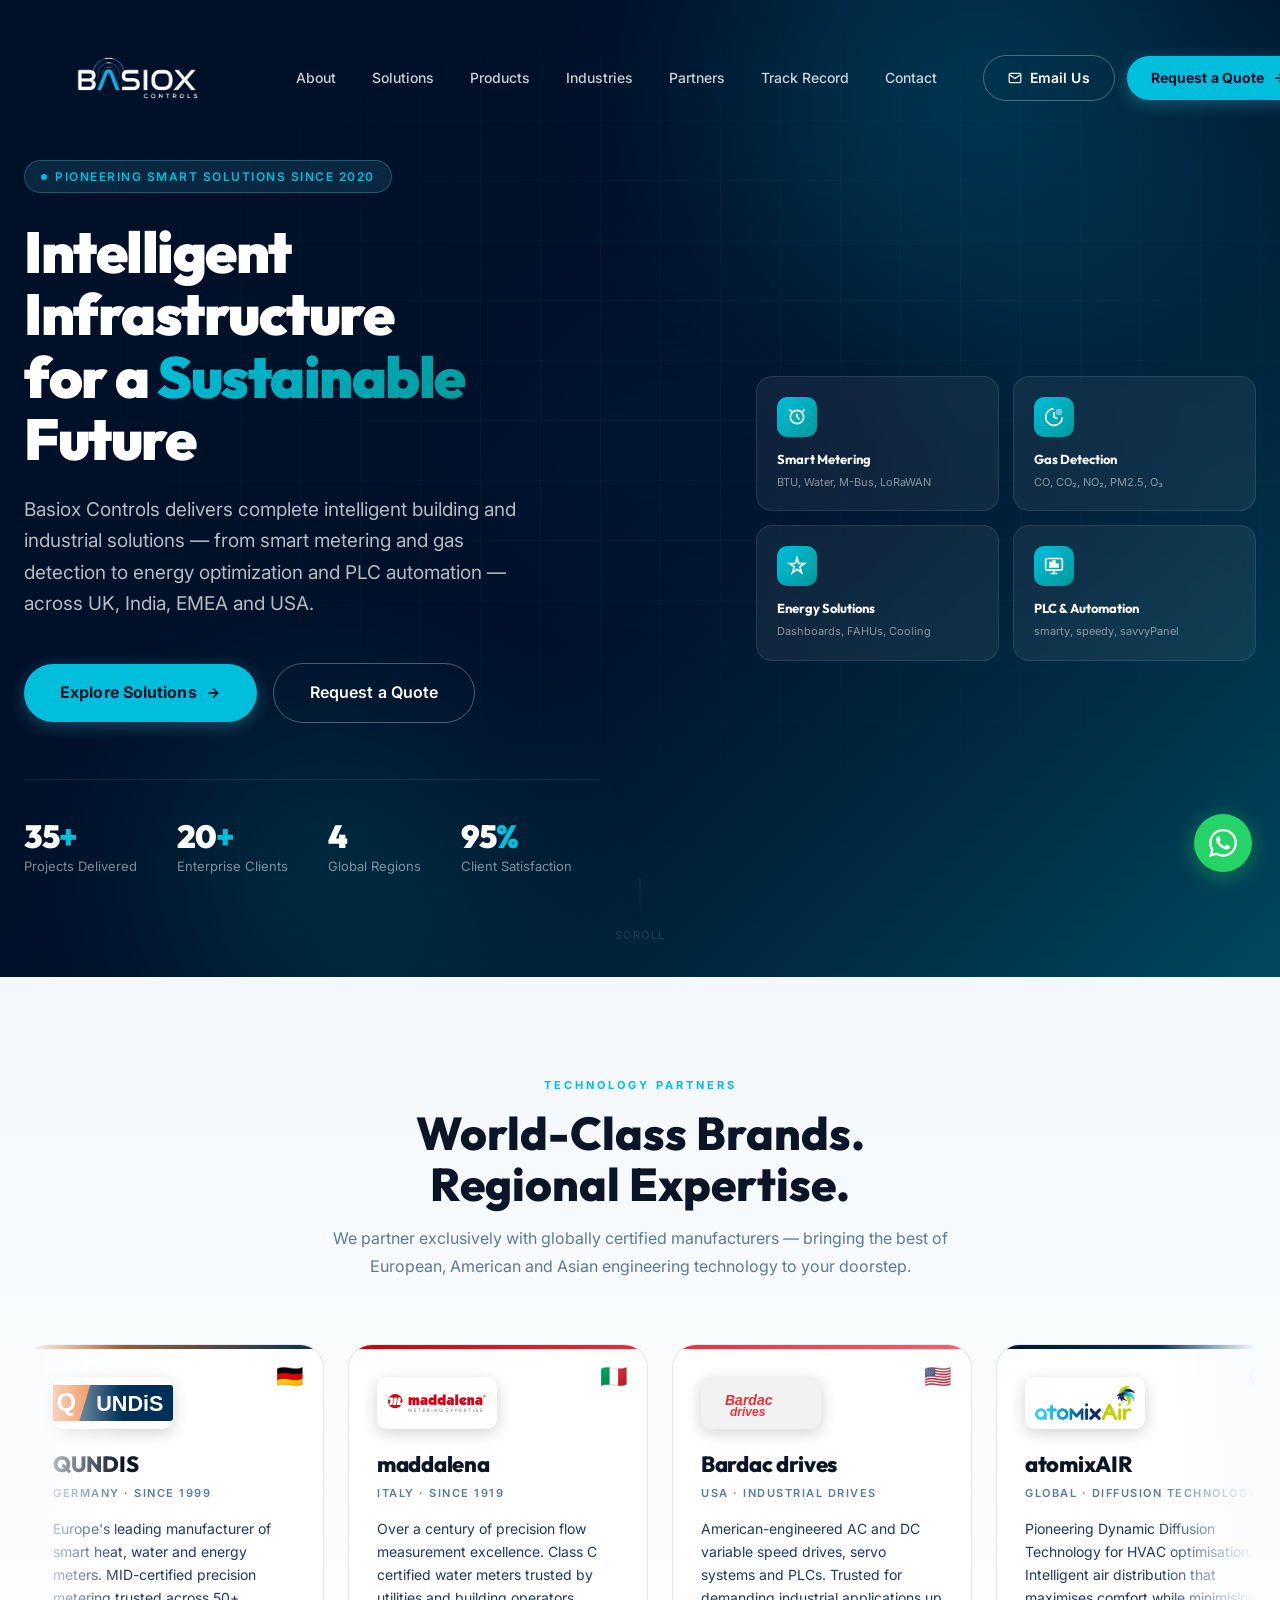
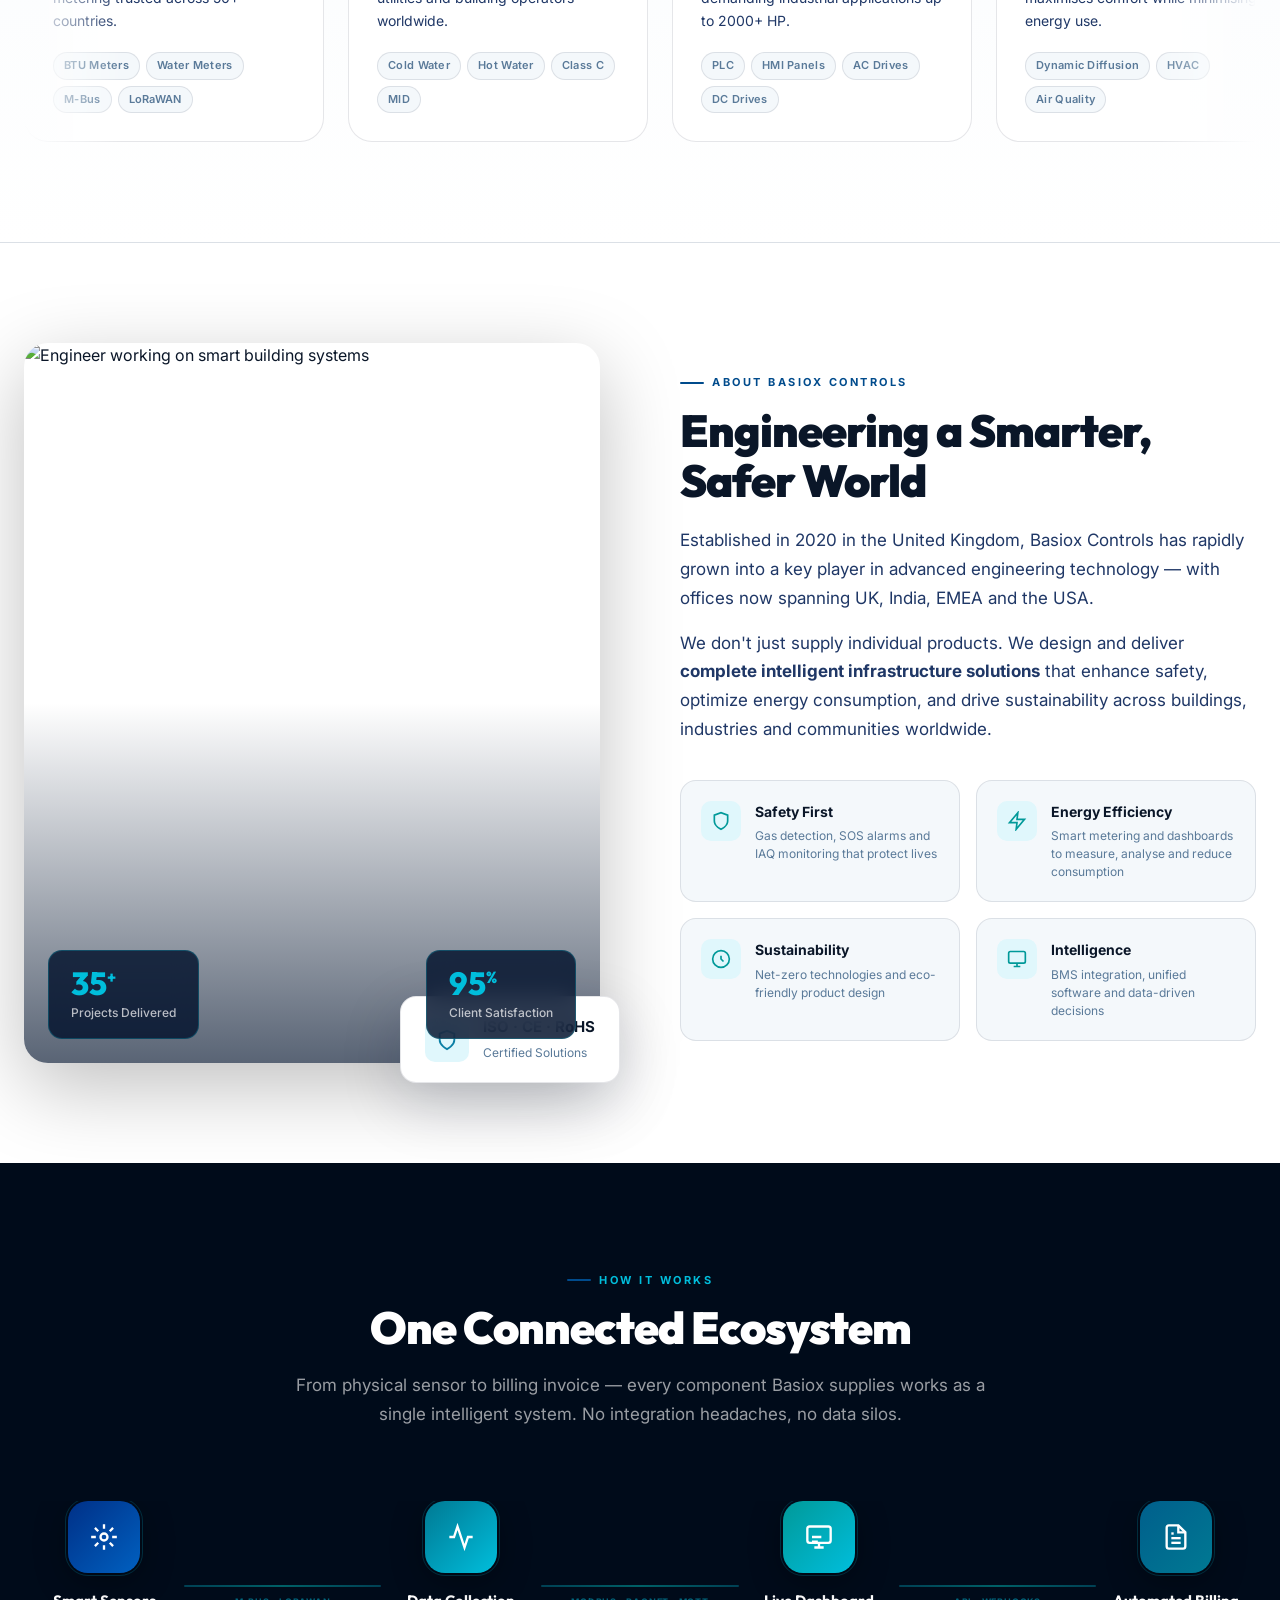
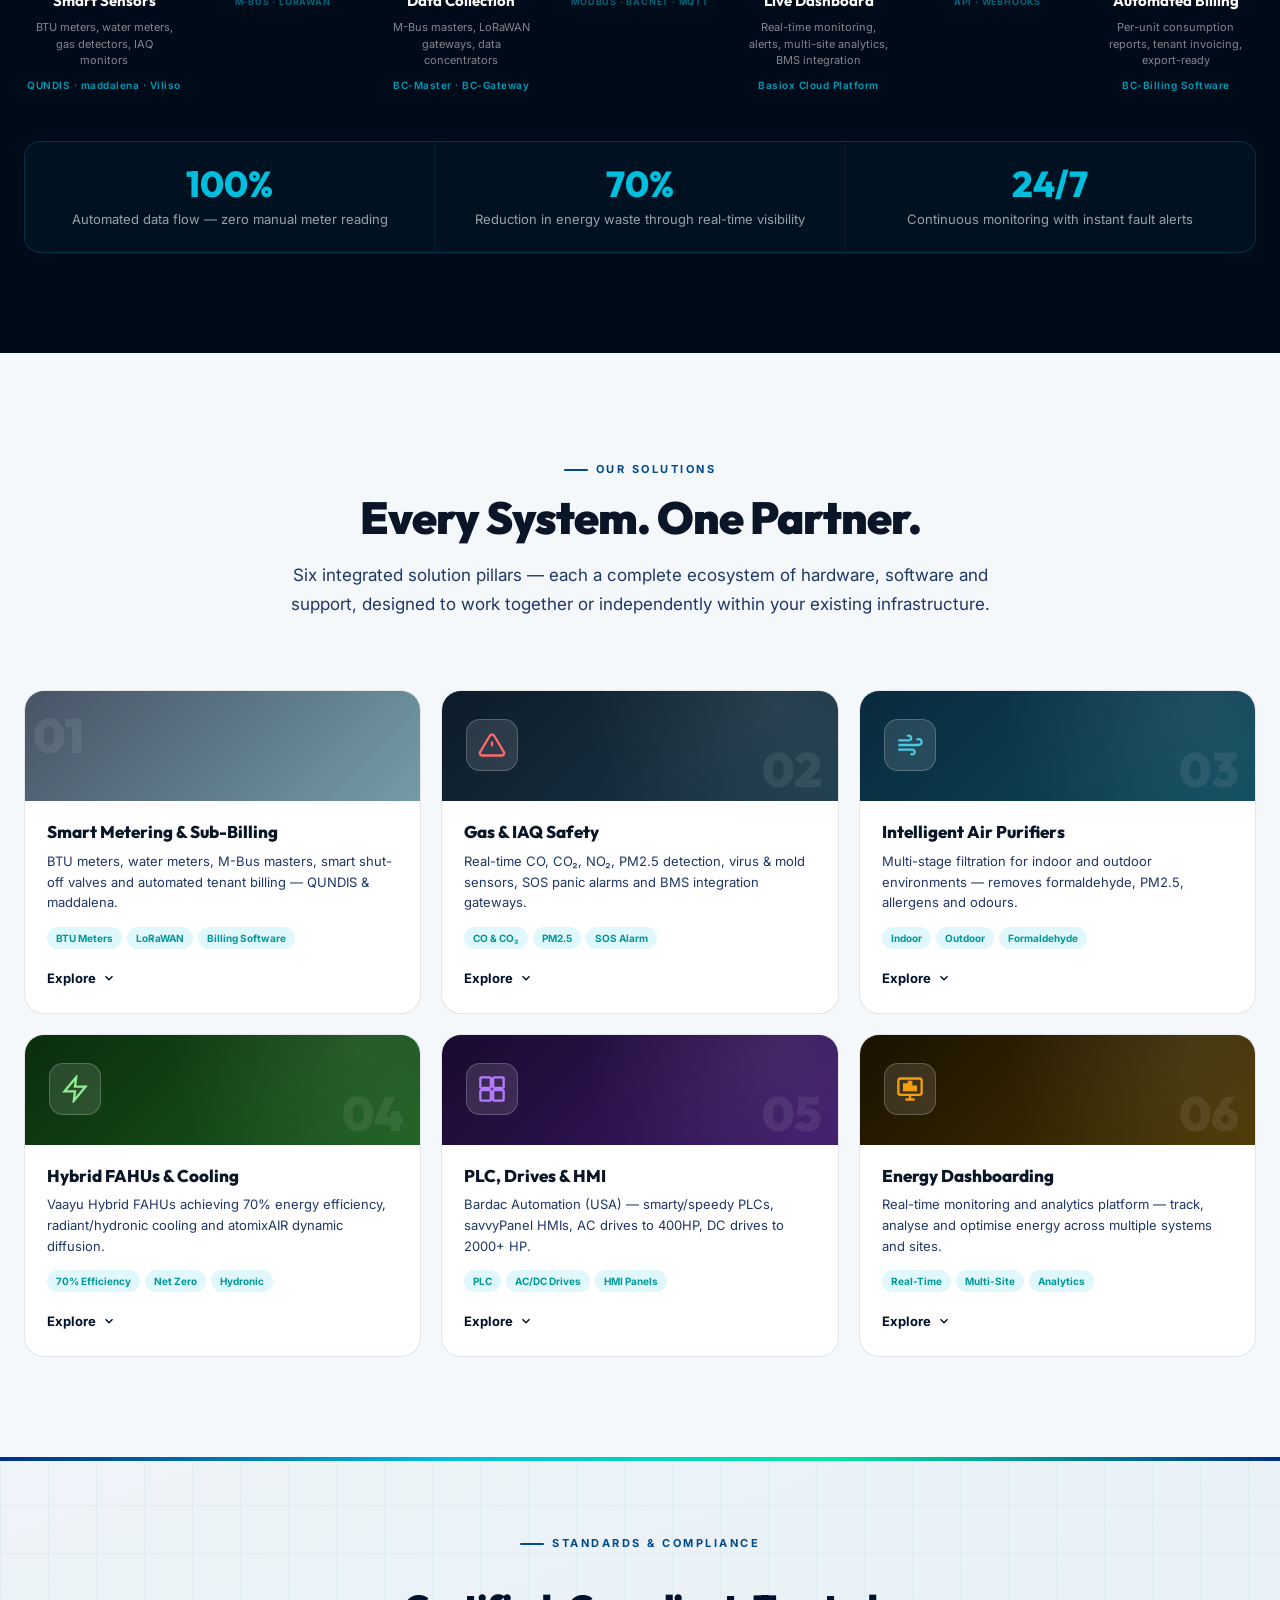
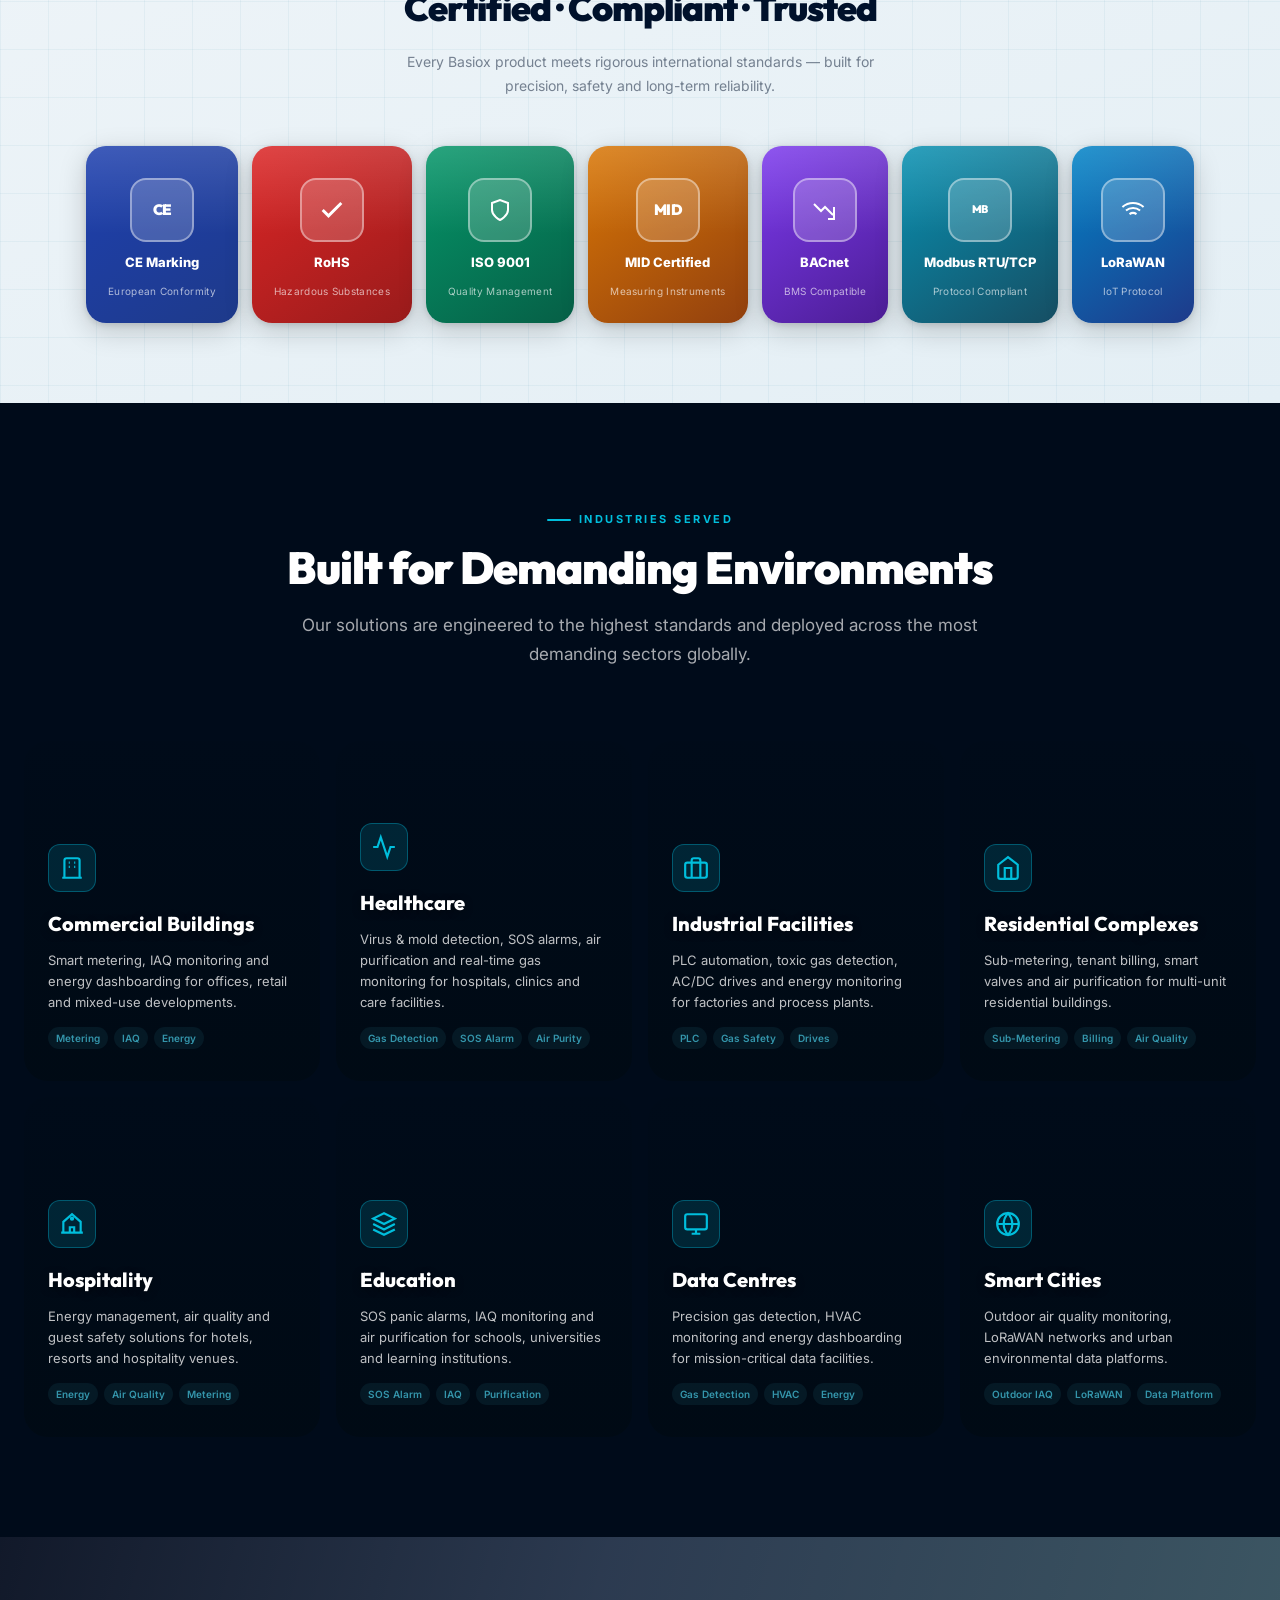
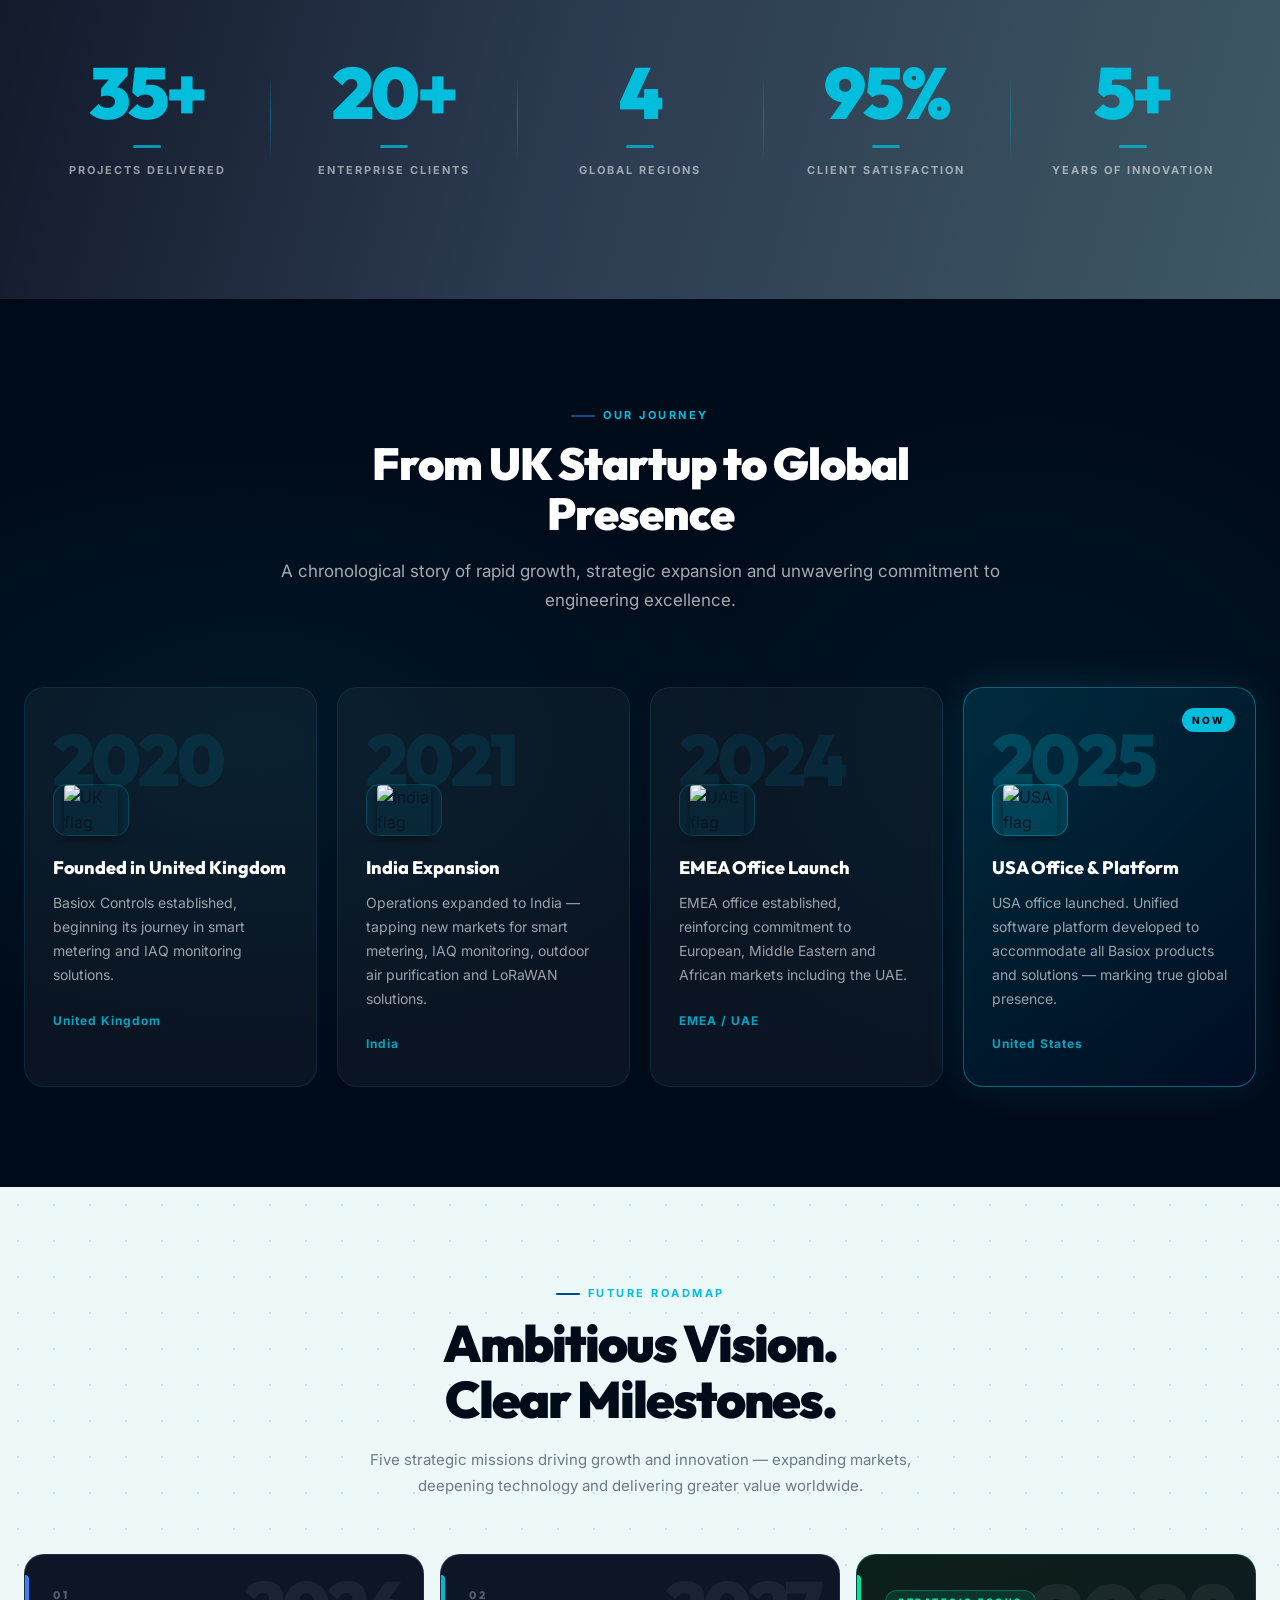
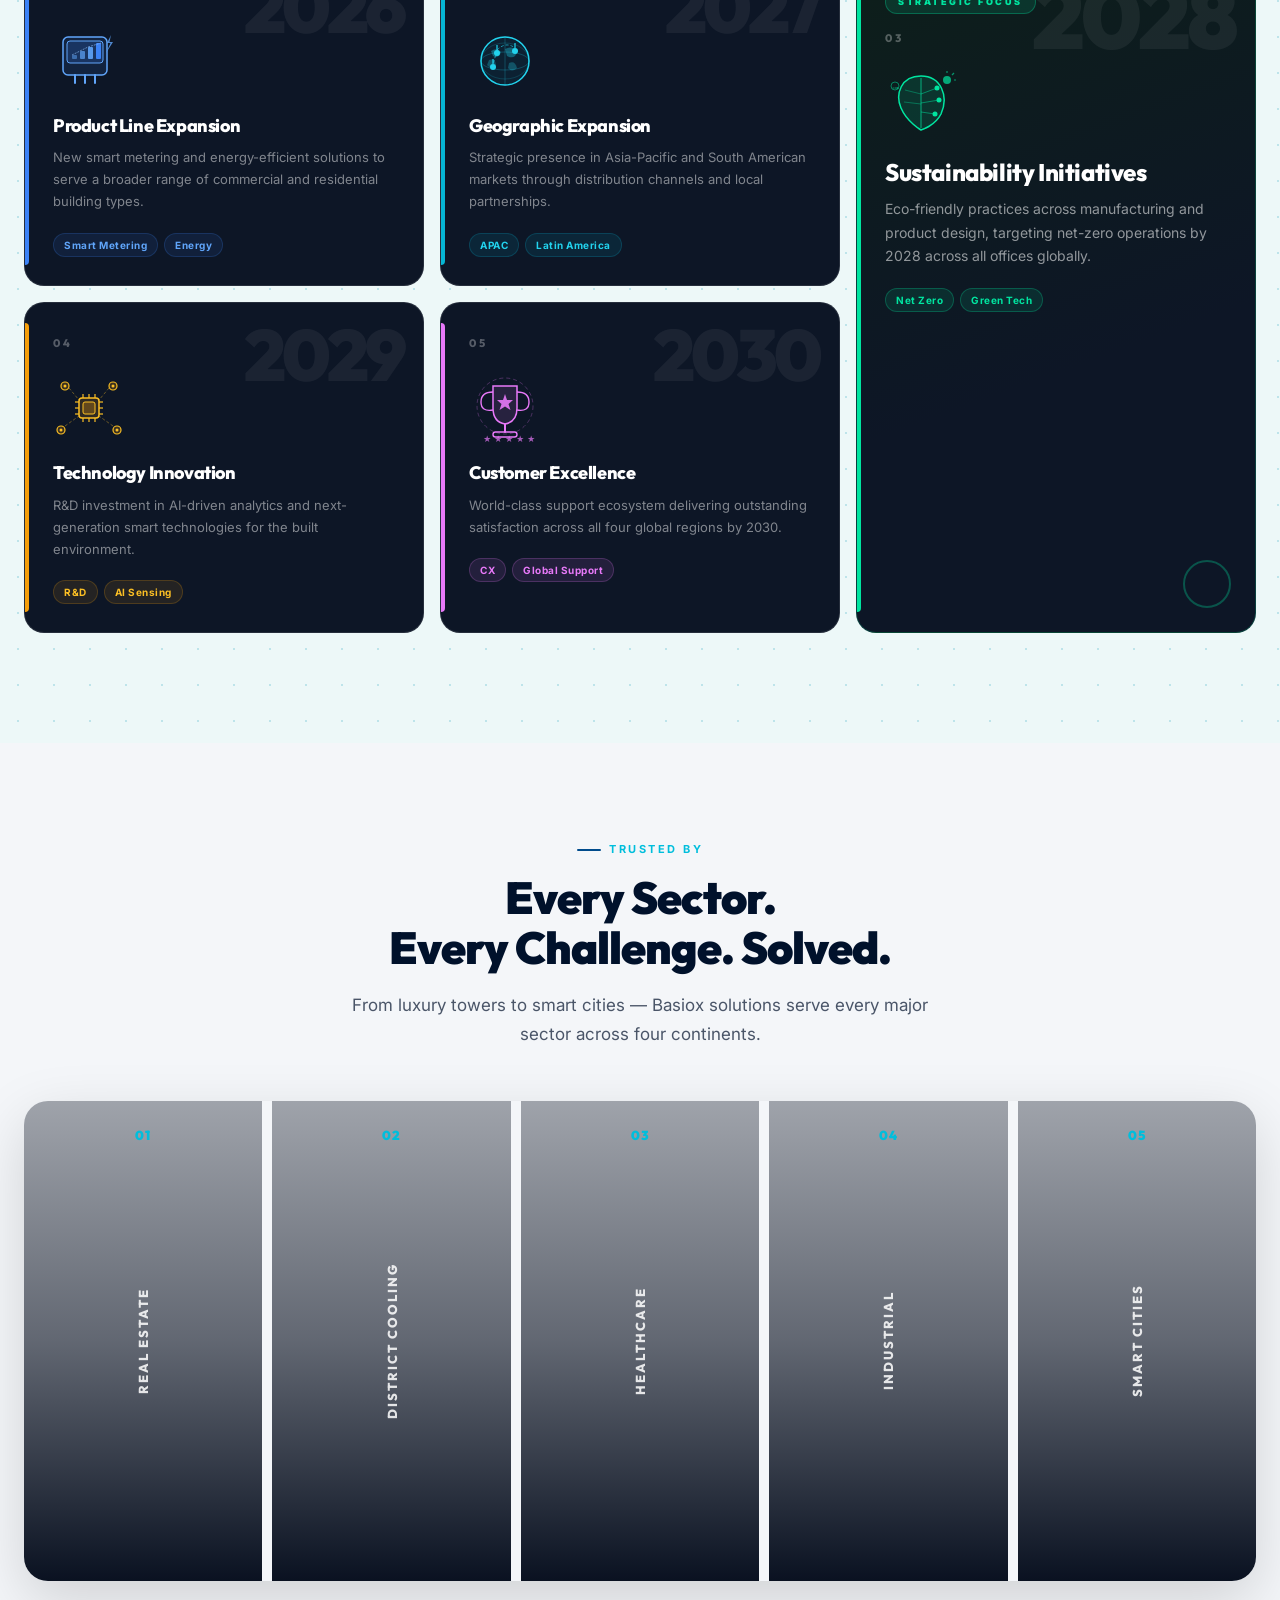
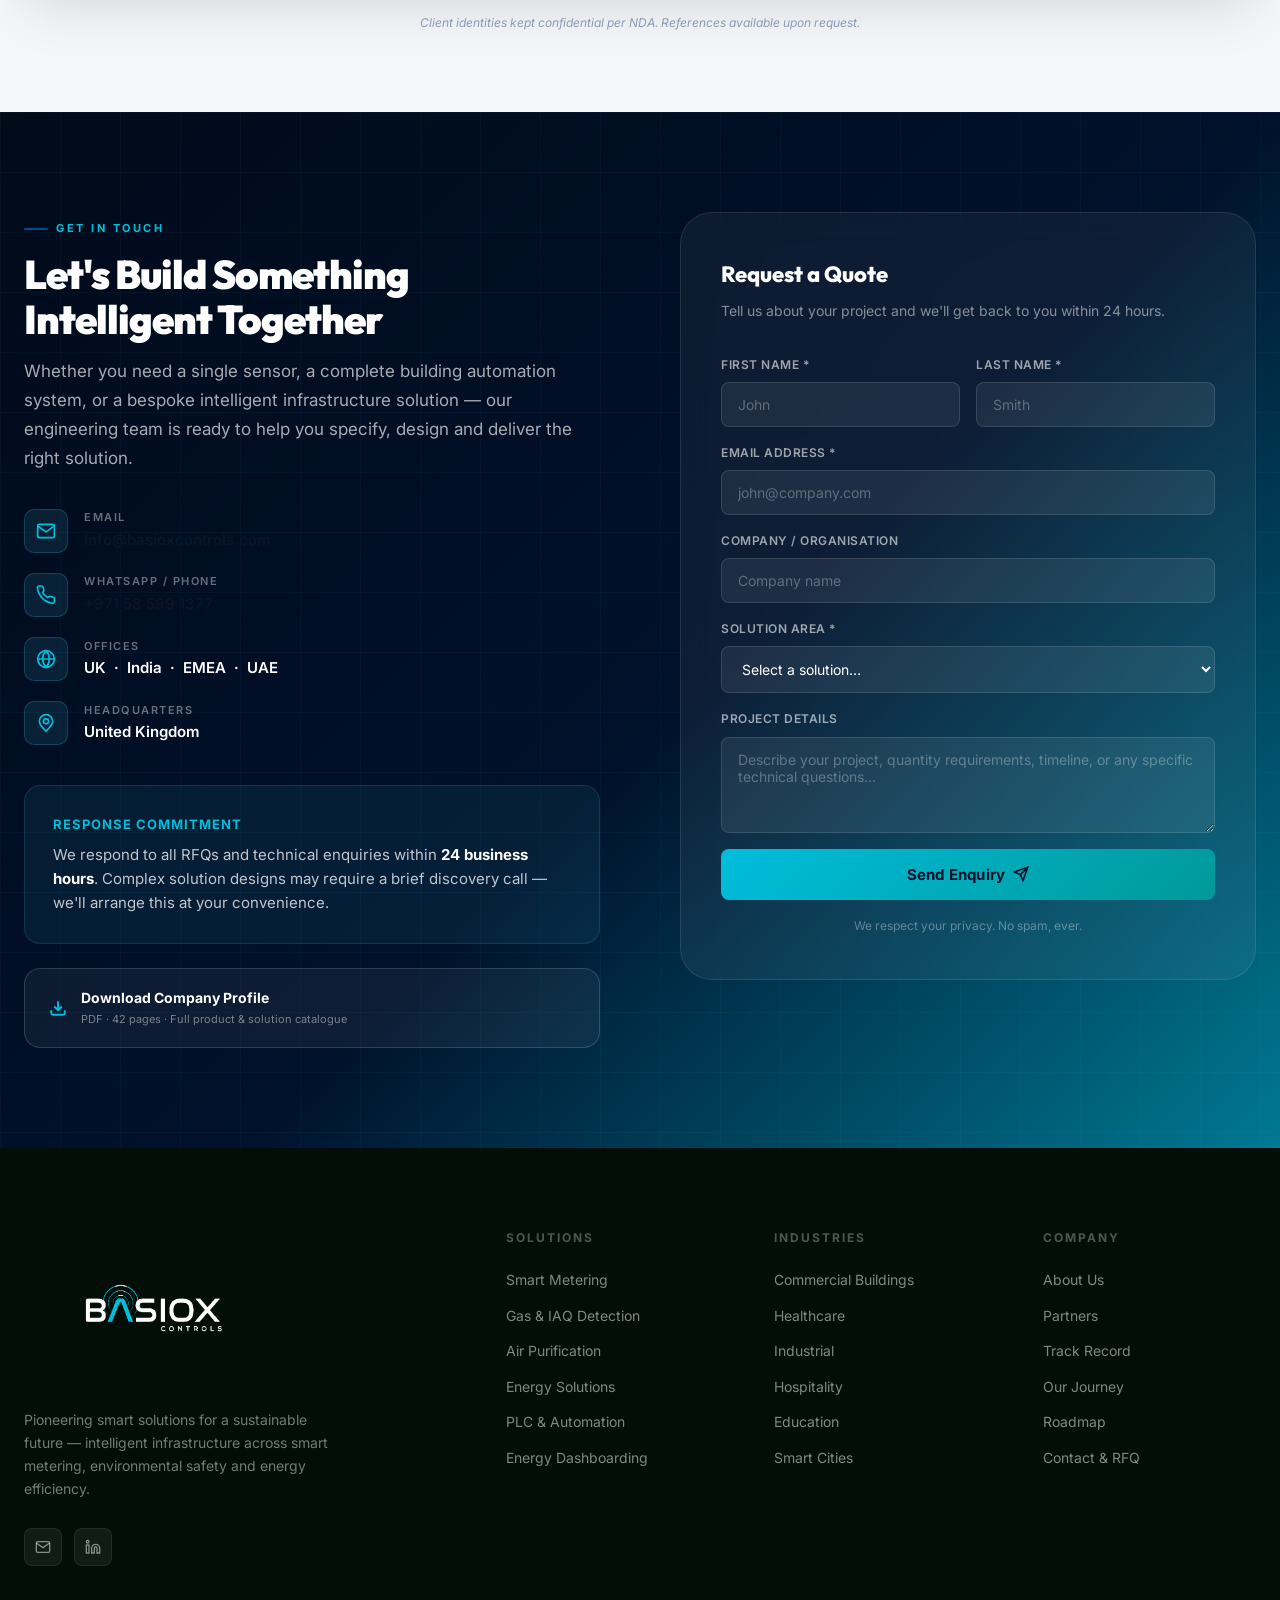
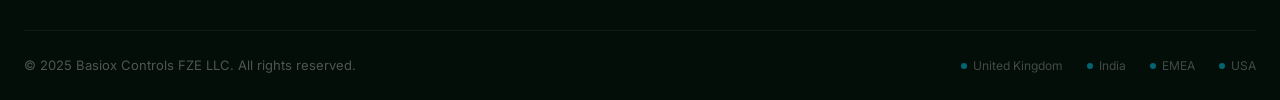
==== index.html @ 131442ef "feat: replace metering card SVG with real meter photo from Unsplash Uses free Unsplash electric mete" ====
<!DOCTYPE html>
<html lang="en">
<head>
  <meta charset="UTF-8">
  <meta name="viewport" content="width=device-width, initial-scale=1.0">
  <title>Basiox Controls | Intelligent Infrastructure for a Sustainable Future</title>
  <meta name="description" content="Basiox Controls delivers world-class smart metering, air quality monitoring, gas detection, energy solutions and industrial automation across UK, India, EMEA and USA.">
  <meta name="keywords" content="smart metering, IAQ monitoring, gas detection, air purification, energy dashboarding, PLC automation, BTU meters, toxic gas detectors, building automation, BMS">
  <meta name="robots" content="index, follow">

  <!-- Open Graph -->
  <meta property="og:title" content="Basiox Controls | Intelligent Infrastructure">
  <meta property="og:description" content="Pioneering smart solutions for a sustainable future — smart metering, environmental safety and energy efficiency across global markets.">
  <meta property="og:type" content="website">
  <meta property="og:locale" content="en_GB">

  <!-- Canonical -->
  <link rel="canonical" href="https://mahsmoga.github.io/basiox-website/">

  <!-- Preconnect for fonts -->
  <link rel="preconnect" href="https://fonts.googleapis.com">
  <link rel="preconnect" href="https://fonts.gstatic.com" crossorigin>
  <link href="https://fonts.googleapis.com/css2?family=Inter:wght@300;400;500;600;700;800;900&family=Outfit:wght@300;400;500;600;700;800;900&display=swap" rel="stylesheet">

  <link rel="stylesheet" href="css/style.css?v=20250715b">

  <!-- Favicon placeholder -->
  <link rel="icon" type="image/svg+xml" href="data:image/svg+xml,%3Csvg xmlns='http://www.w3.org/2000/svg' viewBox='0 0 32 32'%3E%3Ccircle cx='16' cy='16' r='16' fill='%230B3D2E'/%3E%3Cpath d='M10 22 L16 10 L22 22 M13 18 L19 18' stroke='%2348CAE4' stroke-width='2.5' fill='none' stroke-linecap='round' stroke-linejoin='round'/%3E%3C/svg%3E">
</head>
<body>

<!-- ===================================================================
     NAVIGATION
     =================================================================== -->
<nav id="navbar" role="navigation" aria-label="Main navigation">
  <div class="container">
    <div class="nav-inner">

      <!-- Logo -->
      <a href="#hero" class="nav-logo" aria-label="Basiox Controls home">
        <img src="images/logo-white-hires.png" alt="Basiox Controls" class="nav-logo-img">
      </a>

      <!-- Nav Links -->
      <ul class="nav-links" role="list">
        <li><a href="#about">About</a></li>
        <li><a href="#solutions">Solutions</a></li>
        <li><a href="#products-overview">Products</a></li>
        <li><a href="#industries">Industries</a></li>
        <li><a href="#logos">Partners</a></li>
        <li><a href="#stats">Track Record</a></li>
        <li><a href="#rfq">Contact</a></li>
      </ul>

      <!-- Actions -->
      <div class="nav-actions">
        <a href="mailto:info@basioxcontrols.com?cc=rk@basioxcontrols.com" class="btn btn-outline-white">
          <svg width="14" height="14" viewBox="0 0 24 24" fill="none" stroke="currentColor" stroke-width="2"><path d="M4 4h16c1.1 0 2 .9 2 2v12c0 1.1-.9 2-2 2H4c-1.1 0-2-.9-2-2V6c0-1.1.9-2 2-2z"/><polyline points="22,6 12,13 2,6"/></svg>
          Email Us
        </a>
        <a href="#rfq" class="btn btn-sky">
          Request a Quote
          <svg width="14" height="14" viewBox="0 0 24 24" fill="none" stroke="currentColor" stroke-width="2.5"><line x1="5" y1="12" x2="19" y2="12"/><polyline points="12 5 19 12 12 19"/></svg>
        </a>
      </div>

      <!-- Hamburger -->
      <button class="hamburger" aria-label="Toggle menu" aria-expanded="false">
        <span></span><span></span><span></span>
      </button>
    </div>
  </div>
</nav>

<!-- Mobile menu -->
<div class="mobile-menu" role="dialog" aria-label="Mobile navigation">
  <a href="#about">About</a>
  <a href="#solutions">Solutions</a>
  <a href="#products-overview">Products</a>
  <a href="#industries">Industries</a>
  <a href="#logos">Partners</a>
  <a href="#stats">Track Record</a>
  <a href="#rfq" class="btn btn-sky btn-lg">Request a Quote</a>
</div>


<!-- ===================================================================
     HERO
     =================================================================== -->
<section id="hero">
  <!-- Real photography background -->
  <div class="hero-photo-bg" style="background-image:url('https://images.unsplash.com/photo-1486325212027-8081e485255e?w=1920&q=80&auto=format&fit=crop')"></div>
  <div class="hero-photo-overlay"></div>
  <div class="hero-canvas">
    <div class="hero-grid"></div>
    <div class="hero-orb hero-orb-1" style="background:radial-gradient(circle,#00BEDC,transparent)"></div>
    <div class="hero-orb hero-orb-2" style="background:radial-gradient(circle,#009999,transparent)"></div>
    <div class="hero-orb hero-orb-3" style="background:radial-gradient(circle,#004B8C,transparent)"></div>
  </div>

  <div class="container">
    <div class="hero-content">

      <!-- Text -->
      <div class="hero-text">
        <div class="hero-badge">
          <span class="hero-badge-dot"></span>
          Pioneering Smart Solutions Since 2020
        </div>

        <h1 class="hero-headline">
          Intelligent Infrastructure<br>for a <em>Sustainable</em><br>Future
        </h1>

        <p class="hero-subline">
          Basiox Controls delivers complete intelligent building and industrial solutions — from smart metering and gas detection to energy optimization and PLC automation — across UK, India, EMEA and USA.
        </p>

        <div class="hero-actions">
          <a href="#solutions" class="btn btn-sky btn-lg">
            Explore Solutions
            <svg width="16" height="16" viewBox="0 0 24 24" fill="none" stroke="currentColor" stroke-width="2.5"><line x1="5" y1="12" x2="19" y2="12"/><polyline points="12 5 19 12 12 19"/></svg>
          </a>
          <a href="#rfq" class="btn btn-outline-white btn-lg">
            Request a Quote
          </a>
        </div>

        <div class="hero-trust">
          <div class="hero-trust-item">
            <span class="hero-trust-number">35<span>+</span></span>
            <span class="hero-trust-label">Projects Delivered</span>
          </div>
          <div class="hero-trust-item">
            <span class="hero-trust-number">20<span>+</span></span>
            <span class="hero-trust-label">Enterprise Clients</span>
          </div>
          <div class="hero-trust-item">
            <span class="hero-trust-number">4</span>
            <span class="hero-trust-label">Global Regions</span>
          </div>
          <div class="hero-trust-item">
            <span class="hero-trust-number">95<span>%</span></span>
            <span class="hero-trust-label">Client Satisfaction</span>
          </div>
        </div>
      </div>

      <!-- Visual -->
      <div class="hero-visual" aria-hidden="true">
        <div class="hero-cards-stack">
          <div class="hero-card">
            <div class="hero-card-icon">
              <svg width="20" height="20" viewBox="0 0 24 24" fill="none" stroke="currentColor" stroke-width="2"><circle cx="12" cy="12" r="8"/><path d="M12 8v4l3 3"/><path d="M3 3l3 3M21 3l-3 3"/></svg>
            </div>
            <div class="hero-card-title">Smart Metering</div>
            <div class="hero-card-desc">BTU, Water, M-Bus, LoRaWAN</div>
          </div>
          <div class="hero-card">
            <div class="hero-card-icon">
              <svg width="20" height="20" viewBox="0 0 24 24" fill="none" stroke="currentColor" stroke-width="2"><path d="M12 2a10 10 0 1 0 10 10"/><path d="M12 6v6l4 2"/><circle cx="18" cy="6" r="3" fill="currentColor" opacity="0.4"/></svg>
            </div>
            <div class="hero-card-title">Gas Detection</div>
            <div class="hero-card-desc">CO, CO₂, NO₂, PM2.5, O₃</div>
          </div>
          <div class="hero-card">
            <div class="hero-card-icon">
              <svg width="20" height="20" viewBox="0 0 24 24" fill="none" stroke="currentColor" stroke-width="2"><path d="M12 2l2 7h7l-5.6 4.1 2.1 6.9L12 16l-5.5 4 2.1-6.9L3 9h7z"/></svg>
            </div>
            <div class="hero-card-title">Energy Solutions</div>
            <div class="hero-card-desc">Dashboards, FAHUs, Cooling</div>
          </div>
          <div class="hero-card">
            <div class="hero-card-icon">
              <svg width="20" height="20" viewBox="0 0 24 24" fill="none" stroke="currentColor" stroke-width="2"><rect x="2" y="3" width="20" height="14" rx="2"/><path d="M8 21h8M12 17v4"/><path d="M7 8h2v5H7zM11 6h2v7h-2zM15 10h2v3h-2z"/></svg>
            </div>
            <div class="hero-card-title">PLC & Automation</div>
            <div class="hero-card-desc">smarty, speedy, savvyPanel</div>
          </div>
        </div>
      </div>

    </div>
  </div>

  <div class="hero-scroll" aria-hidden="true">
    <div class="hero-scroll-line"></div>
    <span>Scroll</span>
  </div>
</section>


<!-- ===================================================================
     PARTNERS SHOWCASE
     =================================================================== -->
<section id="logos" class="partners-showcase">
  <div class="container">
    <div class="partners-header reveal">
      <div class="partners-eyebrow">Technology Partners</div>
      <h2 class="partners-title">World-Class Brands.<br>Regional Expertise.</h2>
      <p class="partners-sub">We partner exclusively with globally certified manufacturers — bringing the best of European, American and Asian engineering technology to your doorstep.</p>
    </div>
    <div class="partner-marquee-wrapper">
      <div class="partner-marquee-track">

        <!-- QUNDIS -->
        <div class="partner-showcase-card">
          <div class="partner-showcase-accent" style="background:linear-gradient(135deg,#F07020,#003057)"></div>
          <div class="partner-showcase-icon partner-logo-box" style="padding:0;overflow:hidden;">
            <img src="images/partners/qundis.svg" alt="QUNDIS" class="partner-logo-img">
          </div>
          <div class="partner-showcase-flag">🇩🇪</div>
          <div class="partner-showcase-name">QUNDIS</div>
          <div class="partner-showcase-country">Germany · Since 1999</div>
          <p class="partner-showcase-desc">Europe's leading manufacturer of smart heat, water and energy meters. MID-certified precision metering trusted across 50+ countries.</p>
          <div class="partner-showcase-tags">
            <span>BTU Meters</span><span>Water Meters</span><span>M-Bus</span><span>LoRaWAN</span>
          </div>
        </div>

        <!-- maddalena -->
        <div class="partner-showcase-card">
          <div class="partner-showcase-accent" style="background:linear-gradient(135deg,#CC0000,#E63333)"></div>
          <div class="partner-showcase-icon partner-logo-box">
            <img src="images/partners/maddalena.svg" alt="maddalena" class="partner-logo-img">
          </div>
          <div class="partner-showcase-flag">🇮🇹</div>
          <div class="partner-showcase-name">maddalena</div>
          <div class="partner-showcase-country">Italy · Since 1919</div>
          <p class="partner-showcase-desc">Over a century of precision flow measurement excellence. Class C certified water meters trusted by utilities and building operators worldwide.</p>
          <div class="partner-showcase-tags">
            <span>Cold Water</span><span>Hot Water</span><span>Class C</span><span>MID</span>
          </div>
        </div>

        <!-- Bardac drives -->
        <div class="partner-showcase-card">
          <div class="partner-showcase-accent" style="background:linear-gradient(135deg,#E8303A,#ff6066)"></div>
          <div class="partner-showcase-icon partner-logo-box" style="background:#f2f2f2 !important;">
            <img src="images/partners/bardac.svg" alt="Bardac drives" class="partner-logo-img">
          </div>
          <div class="partner-showcase-flag">🇺🇸</div>
          <div class="partner-showcase-name">Bardac drives</div>
          <div class="partner-showcase-country">USA · Industrial Drives</div>
          <p class="partner-showcase-desc">American-engineered AC and DC variable speed drives, servo systems and PLCs. Trusted for demanding industrial applications up to 2000+ HP.</p>
          <div class="partner-showcase-tags">
            <span>PLC</span><span>HMI Panels</span><span>AC Drives</span><span>DC Drives</span>
          </div>
        </div>

        <!-- atomixAIR -->
        <div class="partner-showcase-card">
          <div class="partner-showcase-accent" style="background:linear-gradient(135deg,#00112B,#004B8C)"></div>
          <div class="partner-showcase-icon partner-logo-box">
            <img src="images/partners/atomixair.png" alt="atomixAIR" class="partner-logo-img">
          </div>
          <div class="partner-showcase-flag">🌐</div>
          <div class="partner-showcase-name">atomixAIR</div>
          <div class="partner-showcase-country">Global · Diffusion Technology</div>
          <p class="partner-showcase-desc">Pioneering Dynamic Diffusion Technology for HVAC optimisation. Intelligent air distribution that maximises comfort while minimising energy use.</p>
          <div class="partner-showcase-tags">
            <span>Dynamic Diffusion</span><span>HVAC</span><span>Air Quality</span>
          </div>
        </div>

        <!-- Vaayu -->
        <div class="partner-showcase-card">
          <div class="partner-showcase-accent" style="background:linear-gradient(135deg,#1A7A4A,#2EA868)"></div>
          <div class="partner-showcase-icon partner-logo-box">
            <img src="images/partners/vaayu.svg" alt="Vaayu FAHUs" class="partner-logo-img">
          </div>
          <div class="partner-showcase-flag">🇮🇳</div>
          <div class="partner-showcase-name">Vaayu FAHUs</div>
          <div class="partner-showcase-country">India · Net Zero Solutions</div>
          <p class="partner-showcase-desc">Hybrid Fresh Air Handling Units delivering up to 70% energy savings. The net-zero FAHU solution for sustainable buildings and data centres.</p>
          <div class="partner-showcase-tags">
            <span>FAHUs</span><span>Net Zero</span><span>70% Savings</span><span>Hybrid</span>
          </div>
        </div>

        <!-- DUPLICATE SET for seamless loop -->
        <div class="partner-showcase-card" aria-hidden="true">
          <div class="partner-showcase-accent" style="background:linear-gradient(135deg,#F07020,#003057)"></div>
          <div class="partner-showcase-icon partner-logo-box" style="padding:0;overflow:hidden;">
            <img src="images/partners/qundis.svg" alt="" class="partner-logo-img">
          </div>
          <div class="partner-showcase-flag">🇩🇪</div>
          <div class="partner-showcase-name">QUNDIS</div>
          <div class="partner-showcase-country">Germany · Since 1999</div>
          <p class="partner-showcase-desc">Europe's leading manufacturer of smart heat, water and energy meters. MID-certified precision metering trusted across 50+ countries.</p>
          <div class="partner-showcase-tags">
            <span>BTU Meters</span><span>Water Meters</span><span>M-Bus</span><span>LoRaWAN</span>
          </div>
        </div>

        <div class="partner-showcase-card" aria-hidden="true">
          <div class="partner-showcase-accent" style="background:linear-gradient(135deg,#CC0000,#E63333)"></div>
          <div class="partner-showcase-icon partner-logo-box">
            <img src="images/partners/maddalena.svg" alt="" class="partner-logo-img">
          </div>
          <div class="partner-showcase-flag">🇮🇹</div>
          <div class="partner-showcase-name">maddalena</div>
          <div class="partner-showcase-country">Italy · Since 1919</div>
          <p class="partner-showcase-desc">Over a century of precision flow measurement excellence. Class C certified water meters trusted by utilities and building operators worldwide.</p>
          <div class="partner-showcase-tags">
            <span>Cold Water</span><span>Hot Water</span><span>Class C</span><span>MID</span>
          </div>
        </div>

        <div class="partner-showcase-card" aria-hidden="true">
          <div class="partner-showcase-accent" style="background:linear-gradient(135deg,#E8303A,#ff6066)"></div>
          <div class="partner-showcase-icon partner-logo-box" style="background:#f2f2f2 !important;">
            <img src="images/partners/bardac.svg" alt="" class="partner-logo-img">
          </div>
          <div class="partner-showcase-flag">🇺🇸</div>
          <div class="partner-showcase-name">Bardac drives</div>
          <div class="partner-showcase-country">USA · Industrial Drives</div>
          <p class="partner-showcase-desc">American-engineered AC and DC variable speed drives, servo systems and PLCs. Trusted for demanding industrial applications up to 2000+ HP.</p>
          <div class="partner-showcase-tags">
            <span>PLC</span><span>HMI Panels</span><span>AC Drives</span><span>DC Drives</span>
          </div>
        </div>

        <div class="partner-showcase-card" aria-hidden="true">
          <div class="partner-showcase-accent" style="background:linear-gradient(135deg,#00112B,#004B8C)"></div>
          <div class="partner-showcase-icon partner-logo-box">
            <img src="images/partners/atomixair.png" alt="" class="partner-logo-img">
          </div>
          <div class="partner-showcase-flag">🌐</div>
          <div class="partner-showcase-name">atomixAIR</div>
          <div class="partner-showcase-country">Global · Diffusion Technology</div>
          <p class="partner-showcase-desc">Pioneering Dynamic Diffusion Technology for HVAC optimisation. Intelligent air distribution that maximises comfort while minimising energy use.</p>
          <div class="partner-showcase-tags">
            <span>Dynamic Diffusion</span><span>HVAC</span><span>Air Quality</span>
          </div>
        </div>

        <div class="partner-showcase-card" aria-hidden="true">
          <div class="partner-showcase-accent" style="background:linear-gradient(135deg,#1A7A4A,#2EA868)"></div>
          <div class="partner-showcase-icon partner-logo-box">
            <img src="images/partners/vaayu.svg" alt="" class="partner-logo-img">
          </div>
          <div class="partner-showcase-flag">🇮🇳</div>
          <div class="partner-showcase-name">Vaayu FAHUs</div>
          <div class="partner-showcase-country">India · Net Zero Solutions</div>
          <p class="partner-showcase-desc">Hybrid Fresh Air Handling Units delivering up to 70% energy savings. The net-zero FAHU solution for sustainable buildings and data centres.</p>
          <div class="partner-showcase-tags">
            <span>FAHUs</span><span>Net Zero</span><span>70% Savings</span><span>Hybrid</span>
          </div>
        </div>

      </div>
    </div>
  </div>
</section>


<!-- ===================================================================
     ABOUT
     =================================================================== -->
<section id="about" class="section" style="background: var(--white);">
  <div class="container">
    <div class="about-grid">

      <!-- Visual -->
      <div class="about-visual reveal">
        <div class="about-photo-wrap">
          <img src="https://images.unsplash.com/photo-1503387762-592deb58ef4e?w=900&q=85&auto=format&fit=crop" alt="Engineer working on smart building systems" class="about-photo">
          <div class="about-photo-stat-card">
            <div class="about-photo-stat-num">35<sup>+</sup></div>
            <div class="about-photo-stat-label">Projects Delivered</div>
          </div>
          <div class="about-photo-stat-card about-photo-stat-card--2">
            <div class="about-photo-stat-num">95<sup>%</sup></div>
            <div class="about-photo-stat-label">Client Satisfaction</div>
          </div>
        </div>
        <div class="about-badge-floating">
          <div class="about-badge-icon">
            <svg width="22" height="22" viewBox="0 0 24 24" fill="none" stroke="#0B7FA5" stroke-width="2"><path d="M12 22s8-4 8-10V5l-8-3-8 3v7c0 6 8 10 8 10z"/></svg>
          </div>
          <div class="about-badge-text">
            <strong>ISO · CE · RoHS</strong>
            <span>Certified Solutions</span>
          </div>
        </div>
      </div>

      <!-- Text -->
      <div class="about-text">
        <div class="eyebrow">About Basiox Controls</div>
        <h2 class="section-title reveal">Engineering a Smarter,<br>Safer World</h2>
        <p class="section-body reveal reveal-delay-1">
          Established in 2020 in the United Kingdom, Basiox Controls has rapidly grown into a key player in advanced engineering technology — with offices now spanning UK, India, EMEA and the USA.
        </p>
        <p class="section-body reveal reveal-delay-2" style="margin-top: 16px;">
          We don't just supply individual products. We design and deliver <strong>complete intelligent infrastructure solutions</strong> that enhance safety, optimize energy consumption, and drive sustainability across buildings, industries and communities worldwide.
        </p>

        <div class="about-pillars reveal reveal-delay-3">
          <div class="pillar-item">
            <div class="pillar-icon">
              <svg width="20" height="20" viewBox="0 0 24 24" fill="none" stroke="currentColor" stroke-width="2"><path d="M12 22s8-4 8-10V5l-8-3-8 3v7c0 6 8 10 8 10z"/></svg>
            </div>
            <div>
              <div class="pillar-title">Safety First</div>
              <div class="pillar-desc">Gas detection, SOS alarms and IAQ monitoring that protect lives</div>
            </div>
          </div>
          <div class="pillar-item">
            <div class="pillar-icon">
              <svg width="20" height="20" viewBox="0 0 24 24" fill="none" stroke="currentColor" stroke-width="2"><path d="M13 2L3 14h9l-1 8 10-12h-9l1-8z"/></svg>
            </div>
            <div>
              <div class="pillar-title">Energy Efficiency</div>
              <div class="pillar-desc">Smart metering and dashboards to measure, analyse and reduce consumption</div>
            </div>
          </div>
          <div class="pillar-item">
            <div class="pillar-icon">
              <svg width="20" height="20" viewBox="0 0 24 24" fill="none" stroke="currentColor" stroke-width="2"><circle cx="12" cy="12" r="10"/><path d="M12 8v4l3 3"/></svg>
            </div>
            <div>
              <div class="pillar-title">Sustainability</div>
              <div class="pillar-desc">Net-zero technologies and eco-friendly product design</div>
            </div>
          </div>
          <div class="pillar-item">
            <div class="pillar-icon">
              <svg width="20" height="20" viewBox="0 0 24 24" fill="none" stroke="currentColor" stroke-width="2"><rect x="2" y="3" width="20" height="14" rx="2"/><path d="M8 21h8M12 17v4"/></svg>
            </div>
            <div>
              <div class="pillar-title">Intelligence</div>
              <div class="pillar-desc">BMS integration, unified software and data-driven decisions</div>
            </div>
          </div>
        </div>
      </div>
    </div>
  </div>
</section>


<!-- ===================================================================
     ECOSYSTEM DIAGRAM
     =================================================================== -->
<section id="ecosystem" class="section" style="background: var(--bg-dark); overflow:hidden;">
  <div class="container">
    <div class="section-header reveal">
      <div class="eyebrow" style="color:var(--sky)">How It Works</div>
      <h2 class="section-title" style="color:var(--white)">One Connected Ecosystem</h2>
      <p class="section-body" style="color:rgba(255,255,255,0.6)">From physical sensor to billing invoice — every component Basiox supplies works as a single intelligent system. No integration headaches, no data silos.</p>
    </div>

    <div class="eco-flow reveal">

      <div class="eco-node">
        <div class="eco-icon" style="background:linear-gradient(135deg,#003087,#0060C0)">
          <svg width="28" height="28" viewBox="0 0 24 24" fill="none" stroke="white" stroke-width="2"><circle cx="12" cy="12" r="3"/><path d="M12 1v4M12 19v4M4.22 4.22l2.83 2.83M16.95 16.95l2.83 2.83M1 12h4M19 12h4M4.22 19.78l2.83-2.83M16.95 7.05l2.83-2.83"/></svg>
        </div>
        <div class="eco-title">Smart Sensors</div>
        <div class="eco-desc">BTU meters, water meters, gas detectors, IAQ monitors</div>
        <div class="eco-brands">QUNDIS · maddalena · Viliso</div>
      </div>

      <div class="eco-connector">
        <div class="eco-line"><div class="eco-pulse"></div></div>
        <div class="eco-proto">M-Bus · LoRaWAN</div>
      </div>

      <div class="eco-node">
        <div class="eco-icon" style="background:linear-gradient(135deg,#007993,#00BEDC)">
          <svg width="28" height="28" viewBox="0 0 24 24" fill="none" stroke="white" stroke-width="2"><polyline points="22 12 18 12 15 21 9 3 6 12 2 12"/></svg>
        </div>
        <div class="eco-title">Data Collection</div>
        <div class="eco-desc">M-Bus masters, LoRaWAN gateways, data concentrators</div>
        <div class="eco-brands">BC-Master · BC-Gateway</div>
      </div>

      <div class="eco-connector">
        <div class="eco-line"><div class="eco-pulse" style="animation-delay:0.4s"></div></div>
        <div class="eco-proto">Modbus · BACnet · MQTT</div>
      </div>

      <div class="eco-node">
        <div class="eco-icon" style="background:linear-gradient(135deg,#009999,#00BEDC)">
          <svg width="28" height="28" viewBox="0 0 24 24" fill="none" stroke="white" stroke-width="2"><rect x="2" y="3" width="20" height="14" rx="2"/><path d="M8 21h8M12 17v4"/><path d="M6 8h.01M6 12h8M6 16h5"/></svg>
        </div>
        <div class="eco-title">Live Dashboard</div>
        <div class="eco-desc">Real-time monitoring, alerts, multi-site analytics, BMS integration</div>
        <div class="eco-brands">Basiox Cloud Platform</div>
      </div>

      <div class="eco-connector">
        <div class="eco-line"><div class="eco-pulse" style="animation-delay:0.8s"></div></div>
        <div class="eco-proto">API · Webhooks</div>
      </div>

      <div class="eco-node">
        <div class="eco-icon" style="background:linear-gradient(135deg,#005F8C,#007993)">
          <svg width="28" height="28" viewBox="0 0 24 24" fill="none" stroke="white" stroke-width="2"><path d="M14 2H6a2 2 0 0 0-2 2v16a2 2 0 0 0 2 2h12a2 2 0 0 0 2-2V8z"/><polyline points="14 2 14 8 20 8"/><line x1="16" y1="13" x2="8" y2="13"/><line x1="16" y1="17" x2="8" y2="17"/><polyline points="10 9 9 9 8 9"/></svg>
        </div>
        <div class="eco-title">Automated Billing</div>
        <div class="eco-desc">Per-unit consumption reports, tenant invoicing, export-ready</div>
        <div class="eco-brands">BC-Billing Software</div>
      </div>

    </div>

    <div class="eco-outcomes reveal">
      <div class="eco-outcome"><span class="eco-outcome-num">100%</span><span class="eco-outcome-label">Automated data flow — zero manual meter reading</span></div>
      <div class="eco-outcome"><span class="eco-outcome-num">70%</span><span class="eco-outcome-label">Reduction in energy waste through real-time visibility</span></div>
      <div class="eco-outcome"><span class="eco-outcome-num">24/7</span><span class="eco-outcome-label">Continuous monitoring with instant fault alerts</span></div>
    </div>
  </div>
</section>


<!-- ===================================================================
     SOLUTIONS — unified grid + detail drawer
     =================================================================== -->
<section id="solutions" class="section sol-unified">
  <div class="container">
    <div class="section-header reveal">
      <div class="eyebrow">Our Solutions</div>
      <h2 class="section-title">Every System. One Partner.</h2>
      <p class="section-body">Six integrated solution pillars — each a complete ecosystem of hardware, software and support, designed to work together or independently within your existing infrastructure.</p>
    </div>

    <!-- 6-card solution grid -->
    <!-- Cards + inline row-drawers inside the same grid -->
    <div class="sol-grid reveal">

      <!-- ── ROW 1 ── -->
      <div class="sol-card" data-sol="metering">
        <div class="sol-card-head" style="background-image:url('https://images.unsplash.com/photo-1604177420682-0c840feb01de?w=600&q=80&auto=format&fit=crop');background-size:cover;background-position:center;position:relative;">
          <div style="position:absolute;inset:0;background:linear-gradient(135deg,rgba(0,17,43,0.72) 0%,rgba(0,75,95,0.55) 100%)"></div>
          <div class="sol-card-num" style="position:relative;z-index:2">01</div>
        </div>
        <div class="sol-card-body">
          <h3 class="sol-card-title">Smart Metering &amp; Sub-Billing</h3>
          <p class="sol-card-desc">BTU meters, water meters, M-Bus masters, smart shut-off valves and automated tenant billing — QUNDIS &amp; maddalena.</p>
          <div class="sol-card-tags"><span>BTU Meters</span><span>LoRaWAN</span><span>Billing Software</span></div>
          <button class="sol-card-toggle">Explore <svg width="14" height="14" viewBox="0 0 24 24" fill="none" stroke="currentColor" stroke-width="2.5"><polyline points="6 9 12 15 18 9"/></svg></button>
        </div>
      </div>

      <div class="sol-card" data-sol="safety">
        <div class="sol-card-head" style="background:linear-gradient(135deg,#0D1B2A 0%,#1B3A4B 100%)">
          <div class="sol-card-icon"><svg width="28" height="28" viewBox="0 0 24 24" fill="none" stroke="#FF6B6B" stroke-width="2"><path d="M10.29 3.86L1.82 18a2 2 0 0 0 1.71 3h16.94a2 2 0 0 0 1.71-3L13.71 3.86a2 2 0 0 0-3.42 0z"/><line x1="12" y1="9" x2="12" y2="13"/><line x1="12" y1="17" x2="12.01" y2="17"/></svg></div>
          <div class="sol-card-num">02</div>
        </div>
        <div class="sol-card-body">
          <h3 class="sol-card-title">Gas &amp; IAQ Safety</h3>
          <p class="sol-card-desc">Real-time CO, CO₂, NO₂, PM2.5 detection, virus &amp; mold sensors, SOS panic alarms and BMS integration gateways.</p>
          <div class="sol-card-tags"><span>CO &amp; CO₂</span><span>PM2.5</span><span>SOS Alarm</span></div>
          <button class="sol-card-toggle">Explore <svg width="14" height="14" viewBox="0 0 24 24" fill="none" stroke="currentColor" stroke-width="2.5"><polyline points="6 9 12 15 18 9"/></svg></button>
        </div>
      </div>

      <div class="sol-card" data-sol="air">
        <div class="sol-card-head" style="background:linear-gradient(135deg,#0A2A3D 0%,#0D4A5E 100%)">
          <div class="sol-card-icon"><svg width="28" height="28" viewBox="0 0 24 24" fill="none" stroke="#48CAE4" stroke-width="2"><path d="M9.59 4.59A2 2 0 1 1 11 8H2m10.59 11.41A2 2 0 1 0 14 16H2m15.73-8.27A2.5 2.5 0 1 1 19.5 12H2"/></svg></div>
          <div class="sol-card-num">03</div>
        </div>
        <div class="sol-card-body">
          <h3 class="sol-card-title">Intelligent Air Purifiers</h3>
          <p class="sol-card-desc">Multi-stage filtration for indoor and outdoor environments — removes formaldehyde, PM2.5, allergens and odours.</p>
          <div class="sol-card-tags"><span>Indoor</span><span>Outdoor</span><span>Formaldehyde</span></div>
          <button class="sol-card-toggle">Explore <svg width="14" height="14" viewBox="0 0 24 24" fill="none" stroke="currentColor" stroke-width="2.5"><polyline points="6 9 12 15 18 9"/></svg></button>
        </div>
      </div>

      <!-- Row 1 drawer — spans all 3 cols, hidden until a row-1 card is clicked -->
      <div class="sol-row-drawer" id="row-drawer-1">
        <div class="sol-drawer" id="drawer-metering">
          <div class="sol-drawer-inner">
            <div class="sol-drawer-visual" style="background:linear-gradient(135deg,#003A50 0%,#006A7A 100%)">
              <div class="sol-visual-icon"><svg width="36" height="36" viewBox="0 0 24 24" fill="none" stroke="#48CAE4" stroke-width="2"><circle cx="12" cy="12" r="10"/><path d="M12 6v6l4 2"/><path d="M2 12h2M20 12h2M12 2v2M12 20v2"/></svg></div>
              <div class="sol-visual-title">Smart Metering<br>Solutions</div>
              <div class="sol-visual-sub">Complete sub-metering &amp; billing ecosystem</div>
              <div class="sol-visual-tags"><span>BTU Meters</span><span>Water Meters</span><span>M-Bus</span><span>LoRaWAN</span><span>QUNDIS</span><span>maddalena</span></div>
            </div>
            <div class="sol-drawer-content">
              <div class="eyebrow">Solution 01</div>
              <h3 class="sol-drawer-title">Precision Metering &amp; Billing</h3>
              <p class="sol-drawer-body">Basiox delivers a comprehensive smart metering ecosystem — from precision BTU and water meters to intelligent data collection and automated tenant billing — enabling building operators to monitor, allocate and reduce energy costs with total accuracy.</p>
              <ul class="sol-features">
                <li class="sol-feature"><span class="sol-feature-check"><svg width="12" height="12" viewBox="0 0 24 24" fill="none" stroke="currentColor" stroke-width="3"><polyline points="20 6 9 17 4 12"/></svg></span>BTU &amp; Heat Meters — accurate thermal energy measurement</li>
                <li class="sol-feature"><span class="sol-feature-check"><svg width="12" height="12" viewBox="0 0 24 24" fill="none" stroke="currentColor" stroke-width="3"><polyline points="20 6 9 17 4 12"/></svg></span>Precision Cold &amp; Hot Water Meters (Class C, MID-certified)</li>
                <li class="sol-feature"><span class="sol-feature-check"><svg width="12" height="12" viewBox="0 0 24 24" fill="none" stroke="currentColor" stroke-width="3"><polyline points="20 6 9 17 4 12"/></svg></span>Clamp-on BTU &amp; Flow Meters — non-invasive retrofit</li>
                <li class="sol-feature"><span class="sol-feature-check"><svg width="12" height="12" viewBox="0 0 24 24" fill="none" stroke="currentColor" stroke-width="3"><polyline points="20 6 9 17 4 12"/></svg></span>M-Bus Masters — centralised data collection, up to 250 meters</li>
                <li class="sol-feature"><span class="sol-feature-check"><svg width="12" height="12" viewBox="0 0 24 24" fill="none" stroke="currentColor" stroke-width="3"><polyline points="20 6 9 17 4 12"/></svg></span>Smart Shut-off Valves — Wired M-Bus &amp; LoRaWAN wireless</li>
                <li class="sol-feature"><span class="sol-feature-check"><svg width="12" height="12" viewBox="0 0 24 24" fill="none" stroke="currentColor" stroke-width="3"><polyline points="20 6 9 17 4 12"/></svg></span>Tenant Billing Software — automated, transparent &amp; scalable</li>
              </ul>
              <a href="#rfq" class="btn btn-forest">Get a Metering Quote</a>
            </div>
          </div>
        </div>
        <div class="sol-drawer" id="drawer-safety">
          <div class="sol-drawer-inner">
            <div class="sol-drawer-visual" style="background:linear-gradient(135deg,#0D1B2A 0%,#1B3A4B 100%)">
              <div class="sol-visual-icon" style="background:rgba(255,80,80,0.12);border-color:rgba(255,80,80,0.3)"><svg width="36" height="36" viewBox="0 0 24 24" fill="none" stroke="#FF6B6B" stroke-width="2"><path d="M10.29 3.86L1.82 18a2 2 0 0 0 1.71 3h16.94a2 2 0 0 0 1.71-3L13.71 3.86a2 2 0 0 0-3.42 0z"/><line x1="12" y1="9" x2="12" y2="13"/><line x1="12" y1="17" x2="12.01" y2="17"/></svg></div>
              <div class="sol-visual-title">Safety &amp; IAQ<br>Monitoring</div>
              <div class="sol-visual-sub">Real-time detection. Instant alerts. Zero compromise.</div>
              <div class="sol-visual-tags"><span>CO &amp; CO₂</span><span>NO₂ &amp; O₃</span><span>PM2.5</span><span>Virus &amp; Mold</span><span>SOS Alarm</span></div>
            </div>
            <div class="sol-drawer-content">
              <div class="eyebrow">Solution 02</div>
              <h3 class="sol-drawer-title">Environmental Safety &amp; Air Quality</h3>
              <p class="sol-drawer-body">Our advanced gas detection and IAQ monitoring systems provide continuous, real-time environmental surveillance — protecting occupants, ensuring compliance, and integrating seamlessly with HVAC and BMS systems to automate responses before hazards escalate.</p>
              <ul class="sol-features">
                <li class="sol-feature"><span class="sol-feature-check"><svg width="12" height="12" viewBox="0 0 24 24" fill="none" stroke="currentColor" stroke-width="3"><polyline points="20 6 9 17 4 12"/></svg></span>Multi-Gas Detectors — CO, CO₂, NO₂, O₂, O₃, T, RH, PM2.5, PM10, UV</li>
                <li class="sol-feature"><span class="sol-feature-check"><svg width="12" height="12" viewBox="0 0 24 24" fill="none" stroke="currentColor" stroke-width="3"><polyline points="20 6 9 17 4 12"/></svg></span>Virus &amp; Mold Sensors — biological airborne contaminant detection</li>
                <li class="sol-feature"><span class="sol-feature-check"><svg width="12" height="12" viewBox="0 0 24 24" fill="none" stroke="currentColor" stroke-width="3"><polyline points="20 6 9 17 4 12"/></svg></span>SOS &amp; Panic Alarm — touch + voice-activated emergency sensor</li>
                <li class="sol-feature"><span class="sol-feature-check"><svg width="12" height="12" viewBox="0 0 24 24" fill="none" stroke="currentColor" stroke-width="3"><polyline points="20 6 9 17 4 12"/></svg></span>Real-time alerts to security personnel, caregivers, BMS</li>
                <li class="sol-feature"><span class="sol-feature-check"><svg width="12" height="12" viewBox="0 0 24 24" fill="none" stroke="currentColor" stroke-width="3"><polyline points="20 6 9 17 4 12"/></svg></span>Demand-controlled ventilation — HVAC automation via BMS</li>
                <li class="sol-feature"><span class="sol-feature-check"><svg width="12" height="12" viewBox="0 0 24 24" fill="none" stroke="currentColor" stroke-width="3"><polyline points="20 6 9 17 4 12"/></svg></span>Ideal for hospitals, schools, parking, data centres, tunnels</li>
              </ul>
              <a href="#rfq" class="btn btn-forest">Discuss Safety Requirements</a>
            </div>
          </div>
        </div>
        <div class="sol-drawer" id="drawer-air">
          <div class="sol-drawer-inner">
            <div class="sol-drawer-visual" style="background:linear-gradient(135deg,#0A2A3D 0%,#0D4A5E 100%)">
              <div class="sol-visual-icon"><svg width="36" height="36" viewBox="0 0 24 24" fill="none" stroke="#48CAE4" stroke-width="2"><path d="M9.59 4.59A2 2 0 1 1 11 8H2m10.59 11.41A2 2 0 1 0 14 16H2m15.73-8.27A2.5 2.5 0 1 1 19.5 12H2"/></svg></div>
              <div class="sol-visual-title">Intelligent Air<br>Purification</div>
              <div class="sol-visual-sub">Healthier environments through advanced filtration</div>
              <div class="sol-visual-tags"><span>Indoor</span><span>Outdoor</span><span>Formaldehyde</span><span>PM2.5</span><span>Allergens</span></div>
            </div>
            <div class="sol-drawer-content">
              <div class="eyebrow">Solution 03</div>
              <h3 class="sol-drawer-title">Clean Air. Healthy Spaces.</h3>
              <p class="sol-drawer-body">Basiox intelligent air purifiers use advanced multi-stage filtration to eliminate pollutants, allergens, formaldehyde, PM2.5 particulates and bad odours — creating healthier indoor and outdoor environments for residential, commercial and institutional applications.</p>
              <ul class="sol-features">
                <li class="sol-feature"><span class="sol-feature-check"><svg width="12" height="12" viewBox="0 0 24 24" fill="none" stroke="currentColor" stroke-width="3"><polyline points="20 6 9 17 4 12"/></svg></span>Removes Formaldehyde, PM2.5, PM10 and biological contaminants</li>
                <li class="sol-feature"><span class="sol-feature-check"><svg width="12" height="12" viewBox="0 0 24 24" fill="none" stroke="currentColor" stroke-width="3"><polyline points="20 6 9 17 4 12"/></svg></span>Indoor &amp; outdoor applications — residential and commercial</li>
                <li class="sol-feature"><span class="sol-feature-check"><svg width="12" height="12" viewBox="0 0 24 24" fill="none" stroke="currentColor" stroke-width="3"><polyline points="20 6 9 17 4 12"/></svg></span>Smart controls with auto-adjustment based on IAQ readings</li>
                <li class="sol-feature"><span class="sol-feature-check"><svg width="12" height="12" viewBox="0 0 24 24" fill="none" stroke="currentColor" stroke-width="3"><polyline points="20 6 9 17 4 12"/></svg></span>Integrates with gas sensors for automated trigger response</li>
                <li class="sol-feature"><span class="sol-feature-check"><svg width="12" height="12" viewBox="0 0 24 24" fill="none" stroke="currentColor" stroke-width="3"><polyline points="20 6 9 17 4 12"/></svg></span>Eliminates odours — hotel rooms, hospitals, care facilities</li>
              </ul>
              <a href="#rfq" class="btn btn-forest">Enquire About Air Purifiers</a>
            </div>
          </div>
        </div>
      </div><!-- /#row-drawer-1 -->

      <!-- ── ROW 2 ── -->
      <div class="sol-card" data-sol="energy">
        <div class="sol-card-head" style="background:linear-gradient(135deg,#0B2D0E 0%,#1A5E1F 100%)">
          <div class="sol-card-icon"><svg width="28" height="28" viewBox="0 0 24 24" fill="none" stroke="#90EE90" stroke-width="2"><path d="M13 2L3 14h9l-1 8 10-12h-9l1-8z"/></svg></div>
          <div class="sol-card-num">04</div>
        </div>
        <div class="sol-card-body">
          <h3 class="sol-card-title">Hybrid FAHUs &amp; Cooling</h3>
          <p class="sol-card-desc">Vaayu Hybrid FAHUs achieving 70% energy efficiency, radiant/hydronic cooling and atomixAIR dynamic diffusion.</p>
          <div class="sol-card-tags"><span>70% Efficiency</span><span>Net Zero</span><span>Hydronic</span></div>
          <button class="sol-card-toggle">Explore <svg width="14" height="14" viewBox="0 0 24 24" fill="none" stroke="currentColor" stroke-width="2.5"><polyline points="6 9 12 15 18 9"/></svg></button>
        </div>
      </div>

      <div class="sol-card" data-sol="automation">
        <div class="sol-card-head" style="background:linear-gradient(135deg,#1A0A2E 0%,#3D1A6B 100%)">
          <div class="sol-card-icon"><svg width="28" height="28" viewBox="0 0 24 24" fill="none" stroke="#B47AFF" stroke-width="2"><rect x="2" y="2" width="9" height="9" rx="1"/><rect x="13" y="2" width="9" height="9" rx="1"/><rect x="13" y="13" width="9" height="9" rx="1"/><rect x="2" y="13" width="9" height="9" rx="1"/></svg></div>
          <div class="sol-card-num">05</div>
        </div>
        <div class="sol-card-body">
          <h3 class="sol-card-title">PLC, Drives &amp; HMI</h3>
          <p class="sol-card-desc">Bardac Automation (USA) — smarty/speedy PLCs, savvyPanel HMIs, AC drives to 400HP, DC drives to 2000+ HP.</p>
          <div class="sol-card-tags"><span>PLC</span><span>AC/DC Drives</span><span>HMI Panels</span></div>
          <button class="sol-card-toggle">Explore <svg width="14" height="14" viewBox="0 0 24 24" fill="none" stroke="currentColor" stroke-width="2.5"><polyline points="6 9 12 15 18 9"/></svg></button>
        </div>
      </div>

      <div class="sol-card" data-sol="dashboard">
        <div class="sol-card-head" style="background:linear-gradient(135deg,#1A1200 0%,#4A3500 100%)">
          <div class="sol-card-icon"><svg width="28" height="28" viewBox="0 0 24 24" fill="none" stroke="#F59E0B" stroke-width="2"><rect x="2" y="3" width="20" height="14" rx="2"/><path d="M8 21h8M12 17v4"/><path d="M7 8h2v5H7zM11 6h2v7h-2zM15 10h2v3h-2z"/></svg></div>
          <div class="sol-card-num">06</div>
        </div>
        <div class="sol-card-body">
          <h3 class="sol-card-title">Energy Dashboarding</h3>
          <p class="sol-card-desc">Real-time monitoring and analytics platform — track, analyse and optimise energy across multiple systems and sites.</p>
          <div class="sol-card-tags"><span>Real-Time</span><span>Multi-Site</span><span>Analytics</span></div>
          <button class="sol-card-toggle">Explore <svg width="14" height="14" viewBox="0 0 24 24" fill="none" stroke="currentColor" stroke-width="2.5"><polyline points="6 9 12 15 18 9"/></svg></button>
        </div>
      </div>

      <!-- Row 2 drawer -->
      <div class="sol-row-drawer" id="row-drawer-2">
        <div class="sol-drawer" id="drawer-energy">
          <div class="sol-drawer-inner">
            <div class="sol-drawer-visual" style="background:linear-gradient(135deg,#0B2D0E 0%,#1A5E1F 100%)">
              <div class="sol-visual-icon" style="background:rgba(144,238,144,0.12);border-color:rgba(144,238,144,0.3)"><svg width="36" height="36" viewBox="0 0 24 24" fill="none" stroke="#90EE90" stroke-width="2"><path d="M13 2L3 14h9l-1 8 10-12h-9l1-8z"/></svg></div>
              <div class="sol-visual-title">Energy Saving<br>Solutions</div>
              <div class="sol-visual-sub">Up to 70% energy efficiency gains</div>
              <div class="sol-visual-tags"><span>Hybrid FAHUs</span><span>Hydronic Cooling</span><span>atomixAIR</span></div>
            </div>
            <div class="sol-drawer-content">
              <div class="eyebrow">Solution 04</div>
              <h3 class="sol-drawer-title">Optimise Energy. Reduce Costs.</h3>
              <p class="sol-drawer-body">From hybrid air handling units delivering 70% energy efficiency to real-time energy dashboards and advanced radiant cooling — Basiox's energy portfolio helps buildings dramatically reduce operational costs while meeting sustainability targets.</p>
              <ul class="sol-features">
                <li class="sol-feature"><span class="sol-feature-check"><svg width="12" height="12" viewBox="0 0 24 24" fill="none" stroke="currentColor" stroke-width="3"><polyline points="20 6 9 17 4 12"/></svg></span>Vaayu Hybrid FAHUs — fresh air with up to 70% energy efficiency (ISO/CE/RoHS)</li>
                <li class="sol-feature"><span class="sol-feature-check"><svg width="12" height="12" viewBox="0 0 24 24" fill="none" stroke="currentColor" stroke-width="3"><polyline points="20 6 9 17 4 12"/></svg></span>Radiant/Hydronic Cooling System — silent, draft-free, superior comfort</li>
                <li class="sol-feature"><span class="sol-feature-check"><svg width="12" height="12" viewBox="0 0 24 24" fill="none" stroke="currentColor" stroke-width="3"><polyline points="20 6 9 17 4 12"/></svg></span>atomixAIR Dynamic Diffusion — intelligent HVAC air distribution</li>
                <li class="sol-feature"><span class="sol-feature-check"><svg width="12" height="12" viewBox="0 0 24 24" fill="none" stroke="currentColor" stroke-width="3"><polyline points="20 6 9 17 4 12"/></svg></span>FCU Thermostats &amp; CHW Valves for precise HVAC zone control</li>
                <li class="sol-feature"><span class="sol-feature-check"><svg width="12" height="12" viewBox="0 0 24 24" fill="none" stroke="currentColor" stroke-width="3"><polyline points="20 6 9 17 4 12"/></svg></span>BMS integration for automated demand response</li>
              </ul>
              <a href="#rfq" class="btn btn-forest">Get Energy Audit Proposal</a>
            </div>
          </div>
        </div>
        <div class="sol-drawer" id="drawer-automation">
          <div class="sol-drawer-inner">
            <div class="sol-drawer-visual" style="background:linear-gradient(135deg,#1A0A2E 0%,#3D1A6B 100%)">
              <div class="sol-visual-icon" style="background:rgba(180,120,255,0.12);border-color:rgba(180,120,255,0.3)"><svg width="36" height="36" viewBox="0 0 24 24" fill="none" stroke="#B47AFF" stroke-width="2"><rect x="2" y="2" width="9" height="9" rx="1"/><rect x="13" y="2" width="9" height="9" rx="1"/><rect x="13" y="13" width="9" height="9" rx="1"/><rect x="2" y="13" width="9" height="9" rx="1"/></svg></div>
              <div class="sol-visual-title">PLC &amp; Industrial<br>Automation</div>
              <div class="sol-visual-sub">Powered by Bardac Automation, USA</div>
              <div class="sol-visual-tags"><span>smarty PLC</span><span>speedy</span><span>savvyPanel</span><span>AC/DC Drives</span></div>
            </div>
            <div class="sol-drawer-content">
              <div class="eyebrow">Solution 05</div>
              <h3 class="sol-drawer-title">Industrial Automation &amp; Control</h3>
              <p class="sol-drawer-body">As exclusive regional representative for Bardac Automation (USA), Basiox delivers a complete industrial automation ecosystem — from programmable controllers and touch-panel HMIs to AC &amp; DC motor drives — enabling intelligent control for any process or facility application.</p>
              <ul class="sol-features">
                <li class="sol-feature"><span class="sol-feature-check"><svg width="12" height="12" viewBox="0 0 24 24" fill="none" stroke="currentColor" stroke-width="3"><polyline points="20 6 9 17 4 12"/></svg></span>smarty PLC — programmable automation controllers, wide I/O range</li>
                <li class="sol-feature"><span class="sol-feature-check"><svg width="12" height="12" viewBox="0 0 24 24" fill="none" stroke="currentColor" stroke-width="3"><polyline points="20 6 9 17 4 12"/></svg></span>speedy — embeddable controllers interfacing drives &amp; soft starts</li>
                <li class="sol-feature"><span class="sol-feature-check"><svg width="12" height="12" viewBox="0 0 24 24" fill="none" stroke="currentColor" stroke-width="3"><polyline points="20 6 9 17 4 12"/></svg></span>savvyPanel HMI touch screens — 5", 7" and 9.7" with App Store</li>
                <li class="sol-feature"><span class="sol-feature-check"><svg width="12" height="12" viewBox="0 0 24 24" fill="none" stroke="currentColor" stroke-width="3"><polyline points="20 6 9 17 4 12"/></svg></span>AC Variable Speed Drives — up to 400 HP</li>
                <li class="sol-feature"><span class="sol-feature-check"><svg width="12" height="12" viewBox="0 0 24 24" fill="none" stroke="currentColor" stroke-width="3"><polyline points="20 6 9 17 4 12"/></svg></span>DC Drives — up to 2000+ HP for heavy industrial applications</li>
                <li class="sol-feature"><span class="sol-feature-check"><svg width="12" height="12" viewBox="0 0 24 24" fill="none" stroke="currentColor" stroke-width="3"><polyline points="20 6 9 17 4 12"/></svg></span>savvy programming tools — IEC 61131-3 compliant</li>
              </ul>
              <a href="#rfq" class="btn btn-forest">Request Automation Consultation</a>
            </div>
          </div>
        </div>
        <div class="sol-drawer" id="drawer-dashboard">
          <div class="sol-drawer-inner">
            <div class="sol-drawer-visual" style="background:linear-gradient(135deg,#1A1200 0%,#4A3500 100%)">
              <div class="sol-visual-icon" style="background:rgba(245,158,11,0.12);border-color:rgba(245,158,11,0.3)"><svg width="36" height="36" viewBox="0 0 24 24" fill="none" stroke="#F59E0B" stroke-width="2"><rect x="2" y="3" width="20" height="14" rx="2"/><path d="M8 21h8M12 17v4"/><path d="M7 8h2v5H7zM11 6h2v7h-2zM15 10h2v3h-2z"/></svg></div>
              <div class="sol-visual-title">Energy<br>Dashboarding</div>
              <div class="sol-visual-sub">Real-time intelligence across every system</div>
              <div class="sol-visual-tags"><span>Real-Time</span><span>Multi-Site</span><span>Analytics</span></div>
            </div>
            <div class="sol-drawer-content">
              <div class="eyebrow">Solution 06</div>
              <h3 class="sol-drawer-title">Monitor. Analyse. Optimise.</h3>
              <p class="sol-drawer-body">Real-time energy monitoring and analytics platform — track, analyse and optimise energy consumption across multiple systems and sites. Identify waste, implement savings strategies and report with data-driven confidence.</p>
              <ul class="sol-features">
                <li class="sol-feature"><span class="sol-feature-check"><svg width="12" height="12" viewBox="0 0 24 24" fill="none" stroke="currentColor" stroke-width="3"><polyline points="20 6 9 17 4 12"/></svg></span>Live dashboards — consumption, demand, cost and carbon tracking</li>
                <li class="sol-feature"><span class="sol-feature-check"><svg width="12" height="12" viewBox="0 0 24 24" fill="none" stroke="currentColor" stroke-width="3"><polyline points="20 6 9 17 4 12"/></svg></span>Multi-site consolidation — one view across all buildings</li>
                <li class="sol-feature"><span class="sol-feature-check"><svg width="12" height="12" viewBox="0 0 24 24" fill="none" stroke="currentColor" stroke-width="3"><polyline points="20 6 9 17 4 12"/></svg></span>Anomaly detection and automated savings alerts</li>
                <li class="sol-feature"><span class="sol-feature-check"><svg width="12" height="12" viewBox="0 0 24 24" fill="none" stroke="currentColor" stroke-width="3"><polyline points="20 6 9 17 4 12"/></svg></span>Integrates with Basiox meters, BMS and third-party systems</li>
                <li class="sol-feature"><span class="sol-feature-check"><svg width="12" height="12" viewBox="0 0 24 24" fill="none" stroke="currentColor" stroke-width="3"><polyline points="20 6 9 17 4 12"/></svg></span>Cloud or on-premise deployment</li>
              </ul>
              <a href="#rfq" class="btn btn-forest">Request a Demo</a>
            </div>
          </div>
        </div>
      </div><!-- /#row-drawer-2 -->

    </div><!-- /.sol-grid -->

  </div>
</section>


<!-- ===================================================================
     CERTIFICATIONS
     =================================================================== -->
<section id="certifications" class="cert-section">
  <div class="cert-top-bar" aria-hidden="true"></div>
  <div class="container">
    <div class="cert-header reveal">
      <div class="eyebrow">Standards &amp; Compliance</div>
      <h2 class="cert-title">Certified · Compliant · Trusted</h2>
      <p class="cert-sub">Every Basiox product meets rigorous international standards — built for precision, safety and long-term reliability.</p>
    </div>
    <div class="cert-badges reveal">

      <div class="cert-badge">
        <div class="cert-badge-mark" style="color:#003087;border-color:#003087">CE</div>
        <div class="cert-badge-name">CE Marking</div>
        <div class="cert-badge-desc">European Conformity</div>
      </div>

      <div class="cert-divider"></div>

      <div class="cert-badge">
        <div class="cert-badge-mark" style="color:#C41E3A;border-color:#C41E3A">
          <svg width="28" height="28" viewBox="0 0 24 24" fill="none" stroke="currentColor" stroke-width="2.5"><polyline points="20 6 9 17 4 12"/></svg>
        </div>
        <div class="cert-badge-name">RoHS</div>
        <div class="cert-badge-desc">Hazardous Substances</div>
      </div>

      <div class="cert-divider"></div>

      <div class="cert-badge">
        <div class="cert-badge-mark" style="color:#0A7A3C;border-color:#0A7A3C">
          <svg width="24" height="24" viewBox="0 0 24 24" fill="none" stroke="currentColor" stroke-width="2"><path d="M12 22s8-4 8-10V5l-8-3-8 3v7c0 6 8 10 8 10z"/></svg>
        </div>
        <div class="cert-badge-name">ISO 9001</div>
        <div class="cert-badge-desc">Quality Management</div>
      </div>

      <div class="cert-divider"></div>

      <div class="cert-badge">
        <div class="cert-badge-mark" style="color:#E8A020;border-color:#E8A020">MID</div>
        <div class="cert-badge-name">MID Certified</div>
        <div class="cert-badge-desc">Measuring Instruments</div>
      </div>

      <div class="cert-divider"></div>

      <div class="cert-badge">
        <div class="cert-badge-mark" style="color:#6B21A8;border-color:#6B21A8" style="font-size:10px">
          <svg width="24" height="24" viewBox="0 0 24 24" fill="none" stroke="currentColor" stroke-width="2"><path d="M1 6l7 7 4-4 8 8"/><path d="M15 21h6V9"/></svg>
        </div>
        <div class="cert-badge-name">BACnet</div>
        <div class="cert-badge-desc">BMS Compatible</div>
      </div>

      <div class="cert-divider"></div>

      <div class="cert-badge">
        <div class="cert-badge-mark" style="color:#007993;border-color:#007993;font-size:11px">MB</div>
        <div class="cert-badge-name">Modbus RTU/TCP</div>
        <div class="cert-badge-desc">Protocol Compliant</div>
      </div>

      <div class="cert-divider"></div>

      <div class="cert-badge">
        <div class="cert-badge-mark" style="color:#00BEDC;border-color:#00BEDC;font-size:10px">
          <svg width="24" height="24" viewBox="0 0 24 24" fill="none" stroke="currentColor" stroke-width="2"><path d="M5 12.55a11 11 0 0 1 14.08 0"/><path d="M1.42 9a16 16 0 0 1 21.16 0"/><path d="M8.53 16.11a6 6 0 0 1 6.95 0"/><line x1="12" y1="20" x2="12.01" y2="20"/></svg>
        </div>
        <div class="cert-badge-name">LoRaWAN</div>
        <div class="cert-badge-desc">IoT Protocol</div>
      </div>

    </div>
  </div>
</section>


<!-- ===================================================================
     INDUSTRIES
     =================================================================== -->
<section id="industries" class="section section-dark">
  <div class="container">
    <div class="section-header reveal">
      <div class="eyebrow">Industries Served</div>
      <h2 class="section-title">Built for Demanding Environments</h2>
      <p class="section-body">Our solutions are engineered to the highest standards and deployed across the most demanding sectors globally.</p>
    </div>

    <div class="industries-grid">

      <div class="industry-card reveal" style="background-image:url('https://images.unsplash.com/photo-1497366216548-37526070297c?w=800&q=80&auto=format&fit=crop')">
        <div class="industry-card-overlay"></div>
        <div class="industry-icon">
          <svg width="26" height="26" viewBox="0 0 24 24" fill="none" stroke="currentColor" stroke-width="2"><path d="M19 21V5a2 2 0 0 0-2-2H7a2 2 0 0 0-2 2v16m14 0h2m-2 0H5m-2 0h2M9 7h1m-1 4h1m4-4h1m-1 4h1"/></svg>
        </div>
        <div class="industry-name">Commercial Buildings</div>
        <div class="industry-desc">Smart metering, IAQ monitoring and energy dashboarding for offices, retail and mixed-use developments.</div>
        <div class="industry-solutions">
          <span class="industry-sol-tag">Metering</span>
          <span class="industry-sol-tag">IAQ</span>
          <span class="industry-sol-tag">Energy</span>
        </div>
      </div>

      <div class="industry-card reveal reveal-delay-1" style="background-image:url('https://images.unsplash.com/photo-1538108149393-fbbd81895907?w=800&q=80&auto=format&fit=crop')">
        <div class="industry-card-overlay"></div>
        <div class="industry-icon">
          <svg width="26" height="26" viewBox="0 0 24 24" fill="none" stroke="currentColor" stroke-width="2"><path d="M22 12h-4l-3 9L9 3l-3 9H2"/></svg>
        </div>
        <div class="industry-name">Healthcare</div>
        <div class="industry-desc">Virus & mold detection, SOS alarms, air purification and real-time gas monitoring for hospitals, clinics and care facilities.</div>
        <div class="industry-solutions">
          <span class="industry-sol-tag">Gas Detection</span>
          <span class="industry-sol-tag">SOS Alarm</span>
          <span class="industry-sol-tag">Air Purity</span>
        </div>
      </div>

      <div class="industry-card reveal reveal-delay-2" style="background-image:url('https://images.unsplash.com/photo-1581094794329-c8112a89af12?w=800&q=80&auto=format&fit=crop')">
        <div class="industry-card-overlay"></div>
        <div class="industry-icon">
          <svg width="26" height="26" viewBox="0 0 24 24" fill="none" stroke="currentColor" stroke-width="2"><rect x="2" y="7" width="20" height="14" rx="2"/><path d="M16 21V5a2 2 0 0 0-2-2h-4a2 2 0 0 0-2 2v16"/></svg>
        </div>
        <div class="industry-name">Industrial Facilities</div>
        <div class="industry-desc">PLC automation, toxic gas detection, AC/DC drives and energy monitoring for factories and process plants.</div>
        <div class="industry-solutions">
          <span class="industry-sol-tag">PLC</span>
          <span class="industry-sol-tag">Gas Safety</span>
          <span class="industry-sol-tag">Drives</span>
        </div>
      </div>

      <div class="industry-card reveal reveal-delay-3" style="background-image:url('https://images.unsplash.com/photo-1560518883-ce09059eeffa?w=800&q=80&auto=format&fit=crop')">
        <div class="industry-card-overlay"></div>
        <div class="industry-icon">
          <svg width="26" height="26" viewBox="0 0 24 24" fill="none" stroke="currentColor" stroke-width="2"><path d="M3 9l9-7 9 7v11a2 2 0 0 1-2 2H5a2 2 0 0 1-2-2z"/><polyline points="9 22 9 12 15 12 15 22"/></svg>
        </div>
        <div class="industry-name">Residential Complexes</div>
        <div class="industry-desc">Sub-metering, tenant billing, smart valves and air purification for multi-unit residential buildings.</div>
        <div class="industry-solutions">
          <span class="industry-sol-tag">Sub-Metering</span>
          <span class="industry-sol-tag">Billing</span>
          <span class="industry-sol-tag">Air Quality</span>
        </div>
      </div>

      <div class="industry-card reveal" style="background-image:url('https://images.unsplash.com/photo-1566073771259-6a8506099945?w=800&q=80&auto=format&fit=crop')">
        <div class="industry-card-overlay"></div>
        <div class="industry-icon">
          <svg width="26" height="26" viewBox="0 0 24 24" fill="none" stroke="currentColor" stroke-width="2"><path d="M2 20h20M4 20V10l8-7 8 7v10"/><path d="M10 20v-5h4v5"/><circle cx="12" cy="7" r="1"/></svg>
        </div>
        <div class="industry-name">Hospitality</div>
        <div class="industry-desc">Energy management, air quality and guest safety solutions for hotels, resorts and hospitality venues.</div>
        <div class="industry-solutions">
          <span class="industry-sol-tag">Energy</span>
          <span class="industry-sol-tag">Air Quality</span>
          <span class="industry-sol-tag">Metering</span>
        </div>
      </div>

      <div class="industry-card reveal reveal-delay-1" style="background-image:url('https://images.unsplash.com/photo-1562774053-701939374585?w=800&q=80&auto=format&fit=crop')">
        <div class="industry-card-overlay"></div>
        <div class="industry-icon">
          <svg width="26" height="26" viewBox="0 0 24 24" fill="none" stroke="currentColor" stroke-width="2"><path d="M12 2L2 7l10 5 10-5-10-5z"/><path d="M2 17l10 5 10-5"/><path d="M2 12l10 5 10-5"/></svg>
        </div>
        <div class="industry-name">Education</div>
        <div class="industry-desc">SOS panic alarms, IAQ monitoring and air purification for schools, universities and learning institutions.</div>
        <div class="industry-solutions">
          <span class="industry-sol-tag">SOS Alarm</span>
          <span class="industry-sol-tag">IAQ</span>
          <span class="industry-sol-tag">Purification</span>
        </div>
      </div>

      <div class="industry-card reveal reveal-delay-2" style="background-image:url('https://images.unsplash.com/photo-1558494949-ef010cbdcc31?w=800&q=80&auto=format&fit=crop')">
        <div class="industry-card-overlay"></div>
        <div class="industry-icon">
          <svg width="26" height="26" viewBox="0 0 24 24" fill="none" stroke="currentColor" stroke-width="2"><rect x="2" y="3" width="20" height="14" rx="2"/><path d="M8 21h8M12 17v4"/></svg>
        </div>
        <div class="industry-name">Data Centres</div>
        <div class="industry-desc">Precision gas detection, HVAC monitoring and energy dashboarding for mission-critical data facilities.</div>
        <div class="industry-solutions">
          <span class="industry-sol-tag">Gas Detection</span>
          <span class="industry-sol-tag">HVAC</span>
          <span class="industry-sol-tag">Energy</span>
        </div>
      </div>

      <div class="industry-card reveal reveal-delay-3" style="background-image:url('https://images.unsplash.com/photo-1477959858617-67f85cf4f1df?w=800&q=80&auto=format&fit=crop')">
        <div class="industry-card-overlay"></div>
        <div class="industry-icon">
          <svg width="26" height="26" viewBox="0 0 24 24" fill="none" stroke="currentColor" stroke-width="2"><circle cx="12" cy="12" r="10"/><path d="M2 12h20M12 2a15.3 15.3 0 0 1 4 10 15.3 15.3 0 0 1-4 10 15.3 15.3 0 0 1-4-10 15.3 15.3 0 0 1 4-10z"/></svg>
        </div>
        <div class="industry-name">Smart Cities</div>
        <div class="industry-desc">Outdoor air quality monitoring, LoRaWAN networks and urban environmental data platforms.</div>
        <div class="industry-solutions">
          <span class="industry-sol-tag">Outdoor IAQ</span>
          <span class="industry-sol-tag">LoRaWAN</span>
          <span class="industry-sol-tag">Data Platform</span>
        </div>
      </div>

    </div>
  </div>
</section>


<!-- ===================================================================
     STATS
     =================================================================== -->
<section id="stats" class="stats-hero-section">
  <div class="stats-hero-bg"></div>
  <div class="stats-hero-overlay"></div>
  <div class="container stats-hero-inner">
    <div class="stats-hero-grid">
      <div class="stat-hero-item reveal">
        <div class="stat-hero-number"><span class="count" data-count="35" data-suffix="+">35+</span></div>
        <div class="stat-hero-divider"></div>
        <div class="stat-hero-label">Projects Delivered</div>
      </div>
      <div class="stat-hero-item reveal reveal-delay-1">
        <div class="stat-hero-number"><span class="count" data-count="20" data-suffix="+">20+</span></div>
        <div class="stat-hero-divider"></div>
        <div class="stat-hero-label">Enterprise Clients</div>
      </div>
      <div class="stat-hero-item reveal reveal-delay-2">
        <div class="stat-hero-number"><span class="count" data-count="4">4</span></div>
        <div class="stat-hero-divider"></div>
        <div class="stat-hero-label">Global Regions</div>
      </div>
      <div class="stat-hero-item reveal reveal-delay-3">
        <div class="stat-hero-number"><span class="count" data-count="95" data-suffix="%">95%</span></div>
        <div class="stat-hero-divider"></div>
        <div class="stat-hero-label">Client Satisfaction</div>
      </div>
      <div class="stat-hero-item reveal reveal-delay-4">
        <div class="stat-hero-number"><span class="count" data-count="5" data-suffix="+">5+</span></div>
        <div class="stat-hero-divider"></div>
        <div class="stat-hero-label">Years of Innovation</div>
      </div>
    </div>
  </div>
</section>


<!-- ===================================================================
     COMPANY TIMELINE
     =================================================================== -->
<section id="timeline" class="section tl-section">
  <div class="container">
    <div class="section-header reveal">
      <div class="eyebrow">Our Journey</div>
      <h2 class="section-title">From UK Startup to Global Presence</h2>
      <p class="section-body">A chronological story of rapid growth, strategic expansion and unwavering commitment to engineering excellence.</p>
    </div>

    <div class="tl-cards">

      <div class="tl-card reveal">
        <div class="tl-card-year">2020</div>
        <div class="tl-card-icon">
          <img src="https://flagcdn.com/w80/gb.png" alt="UK flag" class="tl-flag-icon">
        </div>
        <div class="tl-card-title">Founded in United Kingdom</div>
        <div class="tl-card-body">Basiox Controls established, beginning its journey in smart metering and IAQ monitoring solutions.</div>
        <div class="tl-card-flag">United Kingdom</div>
      </div>

      <div class="tl-card reveal">
        <div class="tl-card-year">2021</div>
        <div class="tl-card-icon">
          <img src="https://flagcdn.com/w80/in.png" alt="India flag" class="tl-flag-icon">
        </div>
        <div class="tl-card-title">India Expansion</div>
        <div class="tl-card-body">Operations expanded to India — tapping new markets for smart metering, IAQ monitoring, outdoor air purification and LoRaWAN solutions.</div>
        <div class="tl-card-flag">India</div>
      </div>

      <div class="tl-card reveal">
        <div class="tl-card-year">2024</div>
        <div class="tl-card-icon">
          <img src="https://flagcdn.com/w80/ae.png" alt="UAE flag" class="tl-flag-icon">
        </div>
        <div class="tl-card-title">EMEA Office Launch</div>
        <div class="tl-card-body">EMEA office established, reinforcing commitment to European, Middle Eastern and African markets including the UAE.</div>
        <div class="tl-card-flag">EMEA / UAE</div>
      </div>

      <div class="tl-card tl-card--active reveal">
        <div class="tl-card-now">NOW</div>
        <div class="tl-card-year">2025</div>
        <div class="tl-card-icon">
          <img src="https://flagcdn.com/w80/us.png" alt="USA flag" class="tl-flag-icon">
        </div>
        <div class="tl-card-title">USA Office &amp; Platform</div>
        <div class="tl-card-body">USA office launched. Unified software platform developed to accommodate all Basiox products and solutions — marking true global presence.</div>
        <div class="tl-card-flag">United States</div>
      </div>

    </div>
  </div>
</section>


<!-- ===================================================================
     FUTURE ROADMAP
     =================================================================== -->
<section id="roadmap" class="rm-section">
  <div class="rm-dot-grid" aria-hidden="true"></div>

  <div class="container rm-inner">
    <div class="rm-header reveal">
      <div class="eyebrow">Future Roadmap</div>
      <h2 class="rm-title">Ambitious Vision.<br>Clear Milestones.</h2>
      <p class="rm-subtitle">Five strategic missions driving growth and innovation — expanding markets, deepening technology and delivering greater value worldwide.</p>
    </div>

    <!-- Bento mission tiles -->
    <div class="rm-bento">

      <!-- Tile 1 — electric blue -->
      <div class="rm-tile rm-tile--1 reveal">
        <div class="rm-tile-accent"></div>
        <div class="rm-tile-yr">2026</div>
        <div class="rm-tile-top">
          <span class="rm-tile-num">01</span>
        </div>
        <!-- Smart meter with rising energy bars -->
        <div class="rm-tile-visual">
          <svg viewBox="0 0 72 72" fill="none" xmlns="http://www.w3.org/2000/svg">
            <!-- Meter body -->
            <rect x="10" y="12" width="44" height="38" rx="5" fill="rgba(59,130,246,0.12)" stroke="#60A5FA" stroke-width="1.5"/>
            <!-- Screen -->
            <rect x="14" y="16" width="36" height="22" rx="3" fill="rgba(59,130,246,0.18)" stroke="#60A5FA" stroke-width="1"/>
            <!-- Rising bar chart on screen -->
            <rect x="19" y="30" width="5" height="4" rx="1" fill="#60A5FA" opacity="0.5"/>
            <rect x="27" y="26" width="5" height="8" rx="1" fill="#60A5FA" opacity="0.7"/>
            <rect x="35" y="22" width="5" height="12" rx="1" fill="#60A5FA" opacity="0.9"/>
            <rect x="43" y="18" width="5" height="16" rx="1" fill="#3B82F6"/>
            <!-- Trend arrow -->
            <polyline points="19,30 27,26 35,22 48,18" stroke="#93C5FD" stroke-width="1" stroke-dasharray="2,1" opacity="0.6"/>
            <!-- Cable connector at bottom -->
            <line x1="22" y1="50" x2="22" y2="58" stroke="#60A5FA" stroke-width="2" stroke-linecap="round"/>
            <line x1="32" y1="50" x2="32" y2="58" stroke="#60A5FA" stroke-width="2" stroke-linecap="round"/>
            <line x1="42" y1="50" x2="42" y2="58" stroke="#60A5FA" stroke-width="2" stroke-linecap="round"/>
            <!-- Lightning bolt top-right -->
            <path d="M58 10 L54 18 L57.5 18 L53 28 L60 17 L56.5 17 Z" fill="#60A5FA" opacity="0.8"/>
          </svg>
        </div>
        <h3 class="rm-tile-title">Product Line Expansion</h3>
        <p class="rm-tile-desc">New smart metering and energy-efficient solutions to serve a broader range of commercial and residential building types.</p>
        <div class="rm-tile-tags"><span>Smart Metering</span><span>Energy</span></div>
      </div>

      <!-- Tile 2 — cyan -->
      <div class="rm-tile rm-tile--2 reveal reveal-delay-1">
        <div class="rm-tile-accent"></div>
        <div class="rm-tile-yr">2027</div>
        <div class="rm-tile-top">
          <span class="rm-tile-num">02</span>
        </div>
        <!-- Globe with trade routes and location pins -->
        <div class="rm-tile-visual">
          <svg viewBox="0 0 72 72" fill="none" xmlns="http://www.w3.org/2000/svg">
            <!-- Globe outline -->
            <circle cx="36" cy="36" r="24" stroke="#22D3EE" stroke-width="1.5" fill="rgba(6,182,212,0.07)"/>
            <!-- Latitude lines -->
            <ellipse cx="36" cy="36" rx="24" ry="9" stroke="#22D3EE" stroke-width="0.7" opacity="0.35"/>
            <ellipse cx="36" cy="36" rx="24" ry="18" stroke="#22D3EE" stroke-width="0.7" opacity="0.25"/>
            <!-- Vertical meridian -->
            <line x1="36" y1="12" x2="36" y2="60" stroke="#22D3EE" stroke-width="0.7" opacity="0.35"/>
            <!-- Continent blobs -->
            <path d="M22 26 Q28 22 32 27 Q30 34 24 31 Z" fill="#22D3EE" opacity="0.35"/>
            <path d="M36 24 Q44 20 48 27 Q46 35 38 31 Z" fill="#22D3EE" opacity="0.35"/>
            <path d="M20 35 Q26 33 27 40 Q22 45 18 40 Z" fill="#22D3EE" opacity="0.28"/>
            <path d="M40 38 Q46 35 48 43 Q43 48 39 43 Z" fill="#22D3EE" opacity="0.28"/>
            <!-- Location pins (UK, APAC, LATAM) -->
            <circle cx="28" cy="28" r="3" fill="#22D3EE"/>
            <line x1="28" y1="25" x2="28" y2="20" stroke="#22D3EE" stroke-width="1.2"/>
            <circle cx="46" cy="26" r="3" fill="#22D3EE"/>
            <line x1="46" y1="23" x2="46" y2="18" stroke="#22D3EE" stroke-width="1.2"/>
            <circle cx="24" cy="42" r="3" fill="#22D3EE"/>
            <line x1="24" y1="39" x2="24" y2="34" stroke="#22D3EE" stroke-width="1.2"/>
            <!-- Route arcs connecting pins -->
            <path d="M28 25 Q37 16 46 23" stroke="#22D3EE" stroke-width="0.9" stroke-dasharray="3,2" opacity="0.7"/>
            <path d="M28 25 Q26 33 24 39" stroke="#22D3EE" stroke-width="0.9" stroke-dasharray="3,2" opacity="0.7"/>
          </svg>
        </div>
        <h3 class="rm-tile-title">Geographic Expansion</h3>
        <p class="rm-tile-desc">Strategic presence in Asia-Pacific and South American markets through distribution channels and local partnerships.</p>
        <div class="rm-tile-tags"><span>APAC</span><span>Latin America</span></div>
      </div>

      <!-- Tile 3 — teal/green — FEATURED (tall) -->
      <div class="rm-tile rm-tile--3 rm-tile--featured reveal reveal-delay-2">
        <div class="rm-tile-accent"></div>
        <div class="rm-tile-featured-badge">Strategic Focus</div>
        <div class="rm-tile-yr">2028</div>
        <div class="rm-tile-top">
          <span class="rm-tile-num">03</span>
        </div>
        <!-- Leaf with circuit veins + earth/CO2 elements -->
        <div class="rm-tile-visual">
          <svg viewBox="0 0 72 72" fill="none" xmlns="http://www.w3.org/2000/svg">
            <!-- Leaf shape -->
            <path d="M36 8 C56 8 64 28 56 46 C50 58 36 62 36 62 C36 62 22 54 16 40 C10 26 16 8 36 8 Z" fill="rgba(0,229,160,0.12)" stroke="#00E5A0" stroke-width="1.5"/>
            <!-- Main central vein -->
            <line x1="36" y1="10" x2="36" y2="60" stroke="#00E5A0" stroke-width="1.2" opacity="0.6"/>
            <!-- Side veins with circuit nodes -->
            <path d="M36 26 L52 20" stroke="#00E5A0" stroke-width="0.9" opacity="0.55"/>
            <circle cx="52" cy="20" r="2.5" fill="#00E5A0"/>
            <path d="M36 35 L54 32" stroke="#00E5A0" stroke-width="0.9" opacity="0.55"/>
            <circle cx="54" cy="32" r="2.5" fill="#00E5A0"/>
            <path d="M36 44 L50 46" stroke="#00E5A0" stroke-width="0.9" opacity="0.55"/>
            <circle cx="50" cy="46" r="2.5" fill="#00E5A0"/>
            <path d="M36 26 L20 22" stroke="#00E5A0" stroke-width="0.9" opacity="0.4"/>
            <path d="M36 36 L19 34" stroke="#00E5A0" stroke-width="0.9" opacity="0.4"/>
            <!-- CO2 molecules orbiting -->
            <circle cx="10" cy="18" r="4" stroke="#00E5A0" stroke-width="1" opacity="0.5"/>
            <text x="7.5" y="21" font-size="4" fill="#00E5A0" opacity="0.7" font-family="monospace">CO₂</text>
            <!-- Sun rays top right -->
            <circle cx="62" cy="12" r="4" fill="#00E5A0" opacity="0.7"/>
            <line x1="62" y1="5" x2="62" y2="3" stroke="#00E5A0" stroke-width="1.2" opacity="0.6"/>
            <line x1="67" y1="7" x2="69" y2="5" stroke="#00E5A0" stroke-width="1.2" opacity="0.6"/>
            <line x1="69" y1="12" x2="71" y2="12" stroke="#00E5A0" stroke-width="1.2" opacity="0.6"/>
          </svg>
        </div>
        <h3 class="rm-tile-title">Sustainability Initiatives</h3>
        <p class="rm-tile-desc">Eco-friendly practices across manufacturing and product design, targeting net-zero operations by 2028 across all offices globally.</p>
        <div class="rm-tile-tags"><span>Net Zero</span><span>Green Tech</span></div>
        <div class="rm-tile-pulse-ring" aria-hidden="true"></div>
      </div>

      <!-- Tile 4 — amber -->
      <div class="rm-tile rm-tile--4 reveal reveal-delay-3">
        <div class="rm-tile-accent"></div>
        <div class="rm-tile-yr">2029</div>
        <div class="rm-tile-top">
          <span class="rm-tile-num">04</span>
        </div>
        <!-- AI neural network with chip core -->
        <div class="rm-tile-visual">
          <svg viewBox="0 0 72 72" fill="none" xmlns="http://www.w3.org/2000/svg">
            <!-- Central processor chip -->
            <rect x="26" y="26" width="20" height="20" rx="3" fill="rgba(245,158,11,0.15)" stroke="#FBBF24" stroke-width="1.5"/>
            <rect x="30" y="30" width="12" height="12" rx="2" fill="rgba(245,158,11,0.25)" stroke="#FBBF24" stroke-width="1"/>
            <!-- Chip pins -->
            <line x1="30" y1="26" x2="30" y2="22" stroke="#FBBF24" stroke-width="1.2"/>
            <line x1="36" y1="26" x2="36" y2="22" stroke="#FBBF24" stroke-width="1.2"/>
            <line x1="42" y1="26" x2="42" y2="22" stroke="#FBBF24" stroke-width="1.2"/>
            <line x1="30" y1="46" x2="30" y2="50" stroke="#FBBF24" stroke-width="1.2"/>
            <line x1="36" y1="46" x2="36" y2="50" stroke="#FBBF24" stroke-width="1.2"/>
            <line x1="42" y1="46" x2="42" y2="50" stroke="#FBBF24" stroke-width="1.2"/>
            <line x1="26" y1="30" x2="22" y2="30" stroke="#FBBF24" stroke-width="1.2"/>
            <line x1="26" y1="36" x2="22" y2="36" stroke="#FBBF24" stroke-width="1.2"/>
            <line x1="26" y1="42" x2="22" y2="42" stroke="#FBBF24" stroke-width="1.2"/>
            <line x1="46" y1="30" x2="50" y2="30" stroke="#FBBF24" stroke-width="1.2"/>
            <line x1="46" y1="36" x2="50" y2="36" stroke="#FBBF24" stroke-width="1.2"/>
            <line x1="46" y1="42" x2="50" y2="42" stroke="#FBBF24" stroke-width="1.2"/>
            <!-- Neural network outer nodes -->
            <circle cx="12" cy="14" r="4" fill="rgba(245,158,11,0.2)" stroke="#FBBF24" stroke-width="1.2"/>
            <circle cx="60" cy="14" r="4" fill="rgba(245,158,11,0.2)" stroke="#FBBF24" stroke-width="1.2"/>
            <circle cx="8" cy="58" r="4" fill="rgba(245,158,11,0.2)" stroke="#FBBF24" stroke-width="1.2"/>
            <circle cx="64" cy="58" r="4" fill="rgba(245,158,11,0.2)" stroke="#FBBF24" stroke-width="1.2"/>
            <!-- Neural connections -->
            <line x1="16" y1="16" x2="26" y2="28" stroke="#FBBF24" stroke-width="0.8" opacity="0.5" stroke-dasharray="3,2"/>
            <line x1="56" y1="16" x2="46" y2="28" stroke="#FBBF24" stroke-width="0.8" opacity="0.5" stroke-dasharray="3,2"/>
            <line x1="12" y1="54" x2="26" y2="44" stroke="#FBBF24" stroke-width="0.8" opacity="0.5" stroke-dasharray="3,2"/>
            <line x1="60" y1="54" x2="46" y2="44" stroke="#FBBF24" stroke-width="0.8" opacity="0.5" stroke-dasharray="3,2"/>
            <!-- Inner dot fills -->
            <circle cx="12" cy="14" r="1.5" fill="#FBBF24"/>
            <circle cx="60" cy="14" r="1.5" fill="#FBBF24"/>
            <circle cx="8" cy="58" r="1.5" fill="#FBBF24"/>
            <circle cx="64" cy="58" r="1.5" fill="#FBBF24"/>
          </svg>
        </div>
        <h3 class="rm-tile-title">Technology Innovation</h3>
        <p class="rm-tile-desc">R&amp;D investment in AI-driven analytics and next-generation smart technologies for the built environment.</p>
        <div class="rm-tile-tags"><span>R&amp;D</span><span>AI Sensing</span></div>
      </div>

      <!-- Tile 5 — gold/white -->
      <div class="rm-tile rm-tile--5 reveal reveal-delay-4">
        <div class="rm-tile-accent"></div>
        <div class="rm-tile-yr">2030</div>
        <div class="rm-tile-top">
          <span class="rm-tile-num">05</span>
        </div>
        <!-- Trophy with 5 stars and global reach ring -->
        <div class="rm-tile-visual">
          <svg viewBox="0 0 72 72" fill="none" xmlns="http://www.w3.org/2000/svg">
            <!-- Outer achievement ring -->
            <circle cx="36" cy="34" r="28" stroke="#E879F9" stroke-width="0.8" stroke-dasharray="4,3" opacity="0.35"/>
            <!-- Trophy cup body -->
            <path d="M24 14 L48 14 L48 36 Q48 50 36 52 Q24 50 24 36 Z" fill="rgba(232,121,249,0.12)" stroke="#E879F9" stroke-width="1.5"/>
            <!-- Trophy handles -->
            <path d="M24 20 Q12 20 12 30 Q12 40 24 38" fill="none" stroke="#E879F9" stroke-width="1.4"/>
            <path d="M48 20 Q60 20 60 30 Q60 40 48 38" fill="none" stroke="#E879F9" stroke-width="1.4"/>
            <!-- Trophy stem -->
            <line x1="36" y1="52" x2="36" y2="60" stroke="#E879F9" stroke-width="2" stroke-linecap="round"/>
            <!-- Trophy base -->
            <rect x="24" y="60" width="24" height="5" rx="2.5" fill="none" stroke="#E879F9" stroke-width="1.4"/>
            <!-- Star inside trophy -->
            <path d="M36 22 L38 28 L44 28 L39.5 32 L41.5 38 L36 34.5 L30.5 38 L32.5 32 L28 28 L34 28 Z" fill="#E879F9" opacity="0.9"/>
            <!-- 5 small stars across bottom -->
            <text x="14" y="70" font-size="8" fill="#E879F9" opacity="0.7" letter-spacing="3">★★★★★</text>
          </svg>
        </div>
        <h3 class="rm-tile-title">Customer Excellence</h3>
        <p class="rm-tile-desc">World-class support ecosystem delivering outstanding satisfaction across all four global regions by 2030.</p>
        <div class="rm-tile-tags"><span>CX</span><span>Global Support</span></div>
      </div>

    </div><!-- /rm-bento -->
  </div>
</section>


<!-- ===================================================================
     CLIENT LOGO WALL
     =================================================================== -->
<section id="clients" class="client-wall-section">
  <div class="container">
    <div class="client-wall-header reveal">
      <div class="eyebrow">Trusted By</div>
      <h2 class="section-title">Every Sector.<br>Every Challenge. Solved.</h2>
      <p class="section-body">From luxury towers to smart cities — Basiox solutions serve every major sector across four continents.</p>
    </div>

    <!-- Horizontal expanding accordion strips -->
    <div class="sector-strips reveal">

      <div class="sector-strip" style="--photo:url('https://images.unsplash.com/photo-1486325212027-8081e485255e?w=800&q=80&auto=format&fit=crop')">
        <div class="sector-strip-bg"></div>
        <div class="sector-strip-num">01</div>
        <div class="sector-strip-label">Real Estate</div>
        <div class="sector-strip-detail">
          <div class="sector-strip-region">UAE · GCC</div>
          <h3 class="sector-strip-title">Real Estate Development</h3>
          <p class="sector-strip-body">Smart metering, IAQ monitoring and tenant billing platforms for luxury residential and commercial towers.</p>
          <div class="sector-strip-tags"><span>Smart Metering</span><span>Tenant Billing</span><span>IAQ</span></div>
        </div>
      </div>

      <div class="sector-strip" style="--photo:url('https://images.unsplash.com/photo-1558618666-fcd25c85cd64?w=800&q=80&auto=format&fit=crop')">
        <div class="sector-strip-bg"></div>
        <div class="sector-strip-num">02</div>
        <div class="sector-strip-label">District Cooling</div>
        <div class="sector-strip-detail">
          <div class="sector-strip-region">EMEA</div>
          <h3 class="sector-strip-title">District Cooling Authority</h3>
          <p class="sector-strip-body">Precision BTU metering and real-time energy analytics for large-scale district cooling infrastructure.</p>
          <div class="sector-strip-tags"><span>BTU Metering</span><span>Energy Analytics</span></div>
        </div>
      </div>

      <div class="sector-strip" style="--photo:url('https://images.unsplash.com/photo-1519494026892-80bbd2d6fd0d?w=800&q=80&auto=format&fit=crop')">
        <div class="sector-strip-bg"></div>
        <div class="sector-strip-num">03</div>
        <div class="sector-strip-label">Healthcare</div>
        <div class="sector-strip-detail">
          <div class="sector-strip-region">UK · India</div>
          <h3 class="sector-strip-title">Healthcare Network</h3>
          <p class="sector-strip-body">Life-safety gas detection, SOS alarm systems and indoor air quality monitoring across hospital networks.</p>
          <div class="sector-strip-tags"><span>Gas Detection</span><span>SOS Alarm</span><span>IAQ</span></div>
        </div>
      </div>

      <div class="sector-strip" style="--photo:url('https://images.unsplash.com/photo-1581091226825-a6a2a5aee158?w=800&q=80&auto=format&fit=crop')">
        <div class="sector-strip-bg"></div>
        <div class="sector-strip-num">04</div>
        <div class="sector-strip-label">Industrial</div>
        <div class="sector-strip-detail">
          <div class="sector-strip-region">USA · EMEA</div>
          <h3 class="sector-strip-title">Industrial Corporation</h3>
          <p class="sector-strip-body">PLC automation, AC/DC variable speed drives and industrial control systems for critical manufacturing.</p>
          <div class="sector-strip-tags"><span>PLC Automation</span><span>AC/DC Drives</span></div>
        </div>
      </div>

      <div class="sector-strip" style="--photo:url('https://images.unsplash.com/photo-1477959858617-67f85cf4f1df?w=800&q=80&auto=format&fit=crop')">
        <div class="sector-strip-bg"></div>
        <div class="sector-strip-num">05</div>
        <div class="sector-strip-label">Smart Cities</div>
        <div class="sector-strip-detail">
          <div class="sector-strip-region">India · EMEA</div>
          <h3 class="sector-strip-title">Smart City Authority</h3>
          <p class="sector-strip-body">LoRaWAN networks, outdoor air quality monitoring and unified data platforms powering the cities of tomorrow.</p>
          <div class="sector-strip-tags"><span>LoRaWAN</span><span>Outdoor IAQ</span><span>Data Platform</span></div>
        </div>
      </div>

    </div>

    <p class="client-wall-note reveal">Client identities kept confidential per NDA. References available upon request.</p>
  </div>
</section>


<!-- ===================================================================
     RFQ / CONTACT
     =================================================================== -->
<section id="rfq" class="section">
  <div class="container">
    <div class="rfq-inner">

      <!-- Left: Info -->
      <div class="rfq-text">
        <div class="eyebrow" style="color: var(--sky);">Get in Touch</div>
        <h2 class="section-title" style="color: var(--white);">Let's Build Something<br>Intelligent Together</h2>
        <p class="section-body" style="color: rgba(255,255,255,0.65);">Whether you need a single sensor, a complete building automation system, or a bespoke intelligent infrastructure solution — our engineering team is ready to help you specify, design and deliver the right solution.</p>

        <div class="rfq-contacts">
          <div class="rfq-contact-item">
            <div class="rfq-contact-icon">
              <svg width="20" height="20" viewBox="0 0 24 24" fill="none" stroke="currentColor" stroke-width="2"><path d="M4 4h16c1.1 0 2 .9 2 2v12c0 1.1-.9 2-2 2H4c-1.1 0-2-.9-2-2V6c0-1.1.9-2 2-2z"/><polyline points="22,6 12,13 2,6"/></svg>
            </div>
            <div>
              <div class="rfq-contact-label">Email</div>
              <a href="mailto:info@basioxcontrols.com?cc=rk@basioxcontrols.com" class="rfq-contact-value" style="color:inherit;text-decoration:none;">info@basioxcontrols.com</a>
            </div>
          </div>
          <div class="rfq-contact-item">
            <div class="rfq-contact-icon">
              <svg width="20" height="20" viewBox="0 0 24 24" fill="none" stroke="currentColor" stroke-width="2"><path d="M22 16.92v3a2 2 0 0 1-2.18 2 19.79 19.79 0 0 1-8.63-3.07A19.5 19.5 0 0 1 4.69 12 19.79 19.79 0 0 1 1.61 3.4 2 2 0 0 1 3.6 1.22h3a2 2 0 0 1 2 1.72c.127.96.361 1.903.7 2.81a2 2 0 0 1-.45 2.11L7.91 8.82a16 16 0 0 0 6.29 6.29l.97-.97a2 2 0 0 1 2.11-.45c.907.339 1.85.573 2.81.7A2 2 0 0 1 22 16.92z"/></svg>
            </div>
            <div>
              <div class="rfq-contact-label">WhatsApp / Phone</div>
              <a href="https://wa.me/971585991377" target="_blank" rel="noopener" class="rfq-contact-value" style="color:inherit;text-decoration:none;">+971 58 599 1377</a>
            </div>
          </div>
          <div class="rfq-contact-item">
            <div class="rfq-contact-icon">
              <svg width="20" height="20" viewBox="0 0 24 24" fill="none" stroke="currentColor" stroke-width="2"><circle cx="12" cy="12" r="10"/><path d="M2 12h20M12 2a15.3 15.3 0 0 1 4 10 15.3 15.3 0 0 1-4 10 15.3 15.3 0 0 1-4-10 15.3 15.3 0 0 1 4-10z"/></svg>
            </div>
            <div>
              <div class="rfq-contact-label">Offices</div>
              <div class="rfq-contact-value">UK &nbsp;·&nbsp; India &nbsp;·&nbsp; EMEA &nbsp;·&nbsp; UAE</div>
            </div>
          </div>
          <div class="rfq-contact-item">
            <div class="rfq-contact-icon">
              <svg width="20" height="20" viewBox="0 0 24 24" fill="none" stroke="currentColor" stroke-width="2"><circle cx="12" cy="10" r="3"/><path d="M12 21.7C17.3 17 20 13 20 10a8 8 0 1 0-16 0c0 3 2.7 6.9 8 11.7z"/></svg>
            </div>
            <div>
              <div class="rfq-contact-label">Headquarters</div>
              <div class="rfq-contact-value">United Kingdom</div>
            </div>
          </div>
        </div>

        <div style="margin-top: 40px; padding: 28px; background: rgba(72,202,228,0.08); border: 1px solid rgba(72,202,228,0.15); border-radius: var(--radius-md);">
          <div style="font-size: 13px; font-weight: 700; color: var(--sky); margin-bottom: 8px; text-transform: uppercase; letter-spacing: 1px;">Response Commitment</div>
          <div style="font-size: 15px; color: rgba(255,255,255,0.75); line-height: 1.6;">We respond to all RFQs and technical enquiries within <strong style="color: white;">24 business hours</strong>. Complex solution designs may require a brief discovery call — we'll arrange this at your convenience.</div>
        </div>

        <a href="docs/basiox-company-profile.pdf" download class="btn-download-profile">
          <svg width="18" height="18" viewBox="0 0 24 24" fill="none" stroke="currentColor" stroke-width="2.5"><path d="M21 15v4a2 2 0 0 1-2 2H5a2 2 0 0 1-2-2v-4"/><polyline points="7 10 12 15 17 10"/><line x1="12" y1="15" x2="12" y2="3"/></svg>
          <span>
            <span style="font-size:14px;font-weight:700;">Download Company Profile</span>
            <span class="btn-download-profile-sub">PDF · 42 pages · Full product &amp; solution catalogue</span>
          </span>
        </a>
      </div>

      <!-- Right: Form -->
      <div class="rfq-form">
        <h3>Request a Quote</h3>
        <p>Tell us about your project and we'll get back to you within 24 hours.</p>

        <form id="rfq-form" action="https://formsubmit.co/info@basioxcontrols.com" method="POST" novalidate>
          <!-- FormSubmit config -->
          <input type="hidden" name="_subject" value="New RFQ — Basiox Controls Website">
          <input type="hidden" name="_cc" value="rk@basioxcontrols.com">
          <input type="hidden" name="_captcha" value="false">
          <input type="hidden" name="_next" value="https://mahsmoga.github.io/basiox-website/#rfq">
          <input type="hidden" name="_template" value="box">
          <!-- Honeypot spam trap -->
          <input type="text" name="_honey" style="display:none">

          <div class="form-row">
            <div class="form-group">
              <label for="fname">First Name *</label>
              <input type="text" id="fname" name="First Name" class="form-control" placeholder="John" required>
            </div>
            <div class="form-group">
              <label for="lname">Last Name *</label>
              <input type="text" id="lname" name="Last Name" class="form-control" placeholder="Smith" required>
            </div>
          </div>

          <div class="form-group">
            <label for="email">Email Address *</label>
            <input type="email" id="email" name="email" class="form-control" placeholder="john@company.com" required>
          </div>

          <div class="form-group">
            <label for="company">Company / Organisation</label>
            <input type="text" id="company" name="Company" class="form-control" placeholder="Company name">
          </div>

          <div class="form-group">
            <label for="solution">Solution Area *</label>
            <select id="solution" name="Solution Area" class="form-control" required>
              <option value="" disabled selected>Select a solution…</option>
              <option>Smart Metering &amp; Sub-Billing</option>
              <option>Gas Detection &amp; IAQ Monitoring</option>
              <option>Intelligent Air Purification</option>
              <option>Energy Saving Solutions (FAHUs, Cooling)</option>
              <option>Energy Dashboarding &amp; Analytics</option>
              <option>PLC, Drives &amp; Industrial Automation</option>
              <option>FCU Thermostats &amp; CHW Valves</option>
              <option>Complete Integrated Building Solution</option>
              <option>General Enquiry / Other</option>
            </select>
          </div>

          <div class="form-group">
            <label for="message">Project Details</label>
            <textarea id="message" name="Project Details" class="form-control" rows="4" placeholder="Describe your project, quantity requirements, timeline, or any specific technical questions…"></textarea>
          </div>

          <button type="submit" class="form-submit">
            Send Enquiry
            <svg width="16" height="16" viewBox="0 0 24 24" fill="none" stroke="currentColor" stroke-width="2.5"><line x1="22" y1="2" x2="11" y2="13"/><polygon points="22 2 15 22 11 13 2 9 22 2"/></svg>
          </button>
          <div class="form-note">We respect your privacy. No spam, ever.</div>
        </form>

        <div class="form-success">
          <div class="form-success-icon">
            <svg width="28" height="28" viewBox="0 0 24 24" fill="none" stroke="currentColor" stroke-width="2.5"><polyline points="20 6 9 17 4 12"/></svg>
          </div>
          <h4>Enquiry Received!</h4>
          <p>Thank you for reaching out. A Basiox engineer will contact you within 24 business hours.</p>
        </div>
      </div>

    </div>
  </div>
</section>


<!-- ===================================================================
     FOOTER
     =================================================================== -->
<footer>
  <div class="container">
    <div class="footer-grid">

      <!-- Brand -->
      <div class="footer-brand">
        <div class="footer-logo">
          <img src="images/logo-white.png" alt="Basiox Controls" class="footer-logo-img">
        </div>
        <p class="footer-tagline">Pioneering smart solutions for a sustainable future — intelligent infrastructure across smart metering, environmental safety and energy efficiency.</p>
        <div class="footer-social">
          <a href="mailto:info@basioxcontrols.com?cc=rk@basioxcontrols.com" aria-label="Email">
            <svg width="16" height="16" viewBox="0 0 24 24" fill="none" stroke="currentColor" stroke-width="2"><path d="M4 4h16c1.1 0 2 .9 2 2v12c0 1.1-.9 2-2 2H4c-1.1 0-2-.9-2-2V6c0-1.1.9-2 2-2z"/><polyline points="22,6 12,13 2,6"/></svg>
          </a>
          <a href="https://in.linkedin.com/company/basiox-controls" aria-label="LinkedIn" target="_blank" rel="noopener">
            <svg width="16" height="16" viewBox="0 0 24 24" fill="none" stroke="currentColor" stroke-width="2"><path d="M16 8a6 6 0 0 1 6 6v7h-4v-7a2 2 0 0 0-2-2 2 2 0 0 0-2 2v7h-4v-7a6 6 0 0 1 6-6z"/><rect x="2" y="9" width="4" height="12"/><circle cx="4" cy="4" r="2"/></svg>
          </a>
        </div>
      </div>

      <!-- Solutions -->
      <div class="footer-col">
        <h4>Solutions</h4>
        <ul class="footer-links">
          <li><a href="#solutions">Smart Metering</a></li>
          <li><a href="#solutions">Gas &amp; IAQ Detection</a></li>
          <li><a href="#solutions">Air Purification</a></li>
          <li><a href="#solutions">Energy Solutions</a></li>
          <li><a href="#solutions">PLC &amp; Automation</a></li>
          <li><a href="#solutions">Energy Dashboarding</a></li>
        </ul>
      </div>

      <!-- Industries -->
      <div class="footer-col">
        <h4>Industries</h4>
        <ul class="footer-links">
          <li><a href="#industries">Commercial Buildings</a></li>
          <li><a href="#industries">Healthcare</a></li>
          <li><a href="#industries">Industrial</a></li>
          <li><a href="#industries">Hospitality</a></li>
          <li><a href="#industries">Education</a></li>
          <li><a href="#industries">Smart Cities</a></li>
        </ul>
      </div>

      <!-- Company -->
      <div class="footer-col">
        <h4>Company</h4>
        <ul class="footer-links">
          <li><a href="#about">About Us</a></li>
          <li><a href="#logos">Partners</a></li>
          <li><a href="#stats">Track Record</a></li>
          <li><a href="#timeline">Our Journey</a></li>
          <li><a href="#roadmap">Roadmap</a></li>
          <li><a href="#rfq">Contact &amp; RFQ</a></li>
        </ul>
      </div>

    </div>

    <div class="footer-bottom">
      <div class="footer-copy">© 2025 Basiox Controls FZE LLC. All rights reserved.</div>
      <div class="footer-offices">
        <span class="footer-office">United Kingdom</span>
        <span class="footer-office">India</span>
        <span class="footer-office">EMEA</span>
        <span class="footer-office">USA</span>
      </div>
    </div>
  </div>
</footer>

<script src="js/main.js?v=20250715b"></script>

<!-- Floating WhatsApp Button -->
<a href="https://wa.me/971585991377" target="_blank" rel="noopener" class="whatsapp-float" aria-label="Chat on WhatsApp">
  <svg width="28" height="28" viewBox="0 0 24 24" fill="white"><path d="M17.472 14.382c-.297-.149-1.758-.867-2.03-.967-.273-.099-.471-.148-.67.15-.197.297-.767.966-.94 1.164-.173.199-.347.223-.644.075-.297-.15-1.255-.463-2.39-1.475-.883-.788-1.48-1.761-1.653-2.059-.173-.297-.018-.458.13-.606.134-.133.298-.347.446-.52.149-.174.198-.298.298-.497.099-.198.05-.371-.025-.52-.075-.149-.669-1.612-.916-2.207-.242-.579-.487-.5-.669-.51-.173-.008-.371-.01-.57-.01-.198 0-.52.074-.792.372-.272.297-1.04 1.016-1.04 2.479 0 1.462 1.065 2.875 1.213 3.074.149.198 2.096 3.2 5.077 4.487.709.306 1.262.489 1.694.625.712.227 1.36.195 1.871.118.571-.085 1.758-.719 2.006-1.413.248-.694.248-1.289.173-1.413-.074-.124-.272-.198-.57-.347m-5.421 7.403h-.004a9.87 9.87 0 0 1-5.031-1.378l-.361-.214-3.741.982.998-3.648-.235-.374a9.86 9.86 0 0 1-1.51-5.26c.001-5.45 4.436-9.884 9.888-9.884 2.64 0 5.122 1.03 6.988 2.898a9.825 9.825 0 0 1 2.893 6.994c-.003 5.45-4.437 9.884-9.885 9.884m8.413-18.297A11.815 11.815 0 0 0 12.05 0C5.495 0 .16 5.335.157 11.892c0 2.096.547 4.142 1.588 5.945L.057 24l6.305-1.654a11.882 11.882 0 0 0 5.683 1.448h.005c6.554 0 11.89-5.335 11.893-11.893a11.821 11.821 0 0 0-3.48-8.413Z"/></svg>
</a>
</body>
</html>
---- css/style.css ----
/* ==========================================================================
   BASIOX CONTROLS — Design System & Global Styles
   ========================================================================== */

/* --- Fonts --- */
@import url('https://fonts.googleapis.com/css2?family=Inter:wght@300;400;500;600;700;800;900&family=Outfit:wght@300;400;500;600;700;800;900&display=swap');

/* --- CSS Custom Properties --- */
:root {
  /* Brand Colors — Siemens Teal Edition */
  --forest:      #00112B;   /* Primary dark navy */
  --forest-mid:  #002B5C;   /* Mid navy */
  --forest-light:#004B8C;   /* Light navy */
  --sky:         #00BEDC;   /* Brand accent electric teal */
  --sky-light:   #66D9EE;   /* Light teal */
  --sky-pale:    #E0F7FC;   /* Pale teal background */
  --teal:        #009999;   /* Deep teal */
  --white:       #FFFFFF;
  --off-white:   #F4F8FB;
  --light-grey:  #EDF2F6;
  --mid-grey:    #8D99AE;
  --dark-grey:   #1B2A3B;
  --text-primary:#0A1628;   /* Very dark navy-black */
  --text-secondary: #1F3766;
  --text-muted:  #5A7A99;

  /* Semantic */
  --bg-page:     #F4F8FB;
  --bg-dark:     #000B1A;   /* Hero / dark sections */
  --bg-card:     #FFFFFF;
  --border:      rgba(0, 17, 43, 0.10);

  /* Gradients */
  --grad-hero:   linear-gradient(135deg, #000B1A 0%, #00112B 55%, #007993 100%);
  --grad-accent: linear-gradient(135deg, #00BEDC, #009999);
  --grad-green:  linear-gradient(135deg, #00112B, #004B8C);
  --grad-card:   linear-gradient(145deg, #FFFFFF 0%, #EDF5FB 100%);

  /* Shadows */
  --shadow-sm:   0 1px 3px rgba(0,17,43,0.08), 0 1px 2px rgba(0,17,43,0.06);
  --shadow-md:   0 4px 16px rgba(0,17,43,0.10), 0 2px 6px rgba(0,17,43,0.06);
  --shadow-lg:   0 10px 40px rgba(0,17,43,0.14), 0 4px 14px rgba(0,17,43,0.08);
  --shadow-xl:   0 20px 60px rgba(0,17,43,0.18);
  --shadow-glow: 0 0 30px rgba(0,190,220,0.28);

  /* Typography */
  --font-display: 'Outfit', system-ui, sans-serif;
  --font-body:    'Inter', system-ui, sans-serif;

  /* Spacing */
  --section-py:  100px;
  --container:   1280px;
  --radius-sm:   8px;
  --radius-md:   16px;
  --radius-lg:   24px;
  --radius-xl:   32px;

  /* Transitions */
  --ease:        cubic-bezier(0.25, 0.46, 0.45, 0.94);
  --ease-spring: cubic-bezier(0.34, 1.56, 0.64, 1);
  --dur-fast:    180ms;
  --dur-med:     320ms;
  --dur-slow:    500ms;
}

/* --- Reset --- */
*, *::before, *::after { box-sizing: border-box; margin: 0; padding: 0; }

html {
  font-size: 16px;
  scroll-behavior: smooth;
  -webkit-font-smoothing: antialiased;
  -moz-osx-font-smoothing: grayscale;
}

body {
  font-family: var(--font-body);
  color: var(--text-primary);
  background: var(--bg-page);
  line-height: 1.6;
  overflow-x: hidden;
}

img { max-width: 100%; display: block; }
a { color: inherit; text-decoration: none; }
ul { list-style: none; }
button { cursor: pointer; border: none; background: none; font-family: inherit; }
input, textarea, select { font-family: inherit; }

/* --- Utility --- */
.container {
  width: 100%;
  max-width: var(--container);
  margin: 0 auto;
  padding: 0 24px;
}

.sr-only {
  position: absolute; width: 1px; height: 1px;
  padding: 0; margin: -1px; overflow: hidden;
  clip: rect(0,0,0,0); border: 0;
}

/* Reveal animations */
.reveal {
  opacity: 0;
  transform: translateY(32px);
  transition: opacity 0.7s var(--ease), transform 0.7s var(--ease);
}
.reveal.visible {
  opacity: 1;
  transform: translateY(0);
}
.reveal-delay-1 { transition-delay: 0.1s; }
.reveal-delay-2 { transition-delay: 0.2s; }
.reveal-delay-3 { transition-delay: 0.3s; }
.reveal-delay-4 { transition-delay: 0.4s; }
.reveal-delay-5 { transition-delay: 0.5s; }

/* ==========================================================================
   NAVIGATION
   ========================================================================== */
#navbar {
  position: fixed;
  top: 0; left: 0; right: 0;
  z-index: 1000;
  transition: padding 0.3s ease;
  transition: background var(--dur-med) var(--ease),
              box-shadow var(--dur-med) var(--ease),
              padding var(--dur-med) var(--ease);
  padding: 8px 0;
}

#navbar.scrolled {
  background: rgba(6, 26, 18, 0.96);
  backdrop-filter: blur(20px);
  -webkit-backdrop-filter: blur(20px);
  box-shadow: 0 1px 0 rgba(72,202,228,0.1), 0 4px 24px rgba(0,0,0,0.3);
  padding: 4px 0;
}

.nav-inner {
  display: flex;
  align-items: center;
  justify-content: space-between;
  gap: 32px;
}

.nav-logo {
  display: flex;
  align-items: center;
  gap: 12px;
  flex-shrink: 0;
}

.nav-logo-img {
  height: 140px;
  width: auto;
  display: block;
  transition: height 0.3s ease;
}

#navbar.scrolled .nav-logo-img {
  height: 90px;
}

.footer-logo-img {
  height: 160px;
  width: auto;
  display: block;
}

/* --- Floating WhatsApp Button --- */
.whatsapp-float {
  position: fixed;
  bottom: 28px;
  right: 28px;
  z-index: 9999;
  width: 58px;
  height: 58px;
  background: #25D366;
  border-radius: 50%;
  display: flex;
  align-items: center;
  justify-content: center;
  box-shadow: 0 4px 20px rgba(37,211,102,0.45), 0 2px 8px rgba(0,0,0,0.2);
  transition: transform 0.2s var(--ease), box-shadow 0.2s var(--ease);
  text-decoration: none;
}
.whatsapp-float:hover {
  transform: scale(1.1) translateY(-2px);
  box-shadow: 0 8px 30px rgba(37,211,102,0.55), 0 4px 12px rgba(0,0,0,0.2);
}
.whatsapp-float svg {
  flex-shrink: 0;
}

.nav-links {
  display: flex;
  align-items: center;
  gap: 8px;
}

.nav-links a {
  font-size: 14px;
  font-weight: 500;
  color: rgba(255,255,255,0.8);
  padding: 8px 14px;
  border-radius: var(--radius-sm);
  transition: color var(--dur-fast), background var(--dur-fast);
  white-space: nowrap;
}

.nav-links a:hover {
  color: var(--white);
  background: rgba(255,255,255,0.08);
}

.nav-actions {
  display: flex;
  align-items: center;
  gap: 12px;
  flex-shrink: 0;
}

.btn {
  display: inline-flex;
  align-items: center;
  gap: 8px;
  padding: 11px 24px;
  border-radius: 100px;
  font-size: 14px;
  font-weight: 600;
  letter-spacing: 0.1px;
  transition: all var(--dur-fast) var(--ease);
  white-space: nowrap;
}

.btn-outline-white {
  border: 1.5px solid rgba(255,255,255,0.3);
  color: var(--white);
}
.btn-outline-white:hover {
  border-color: rgba(255,255,255,0.7);
  background: rgba(255,255,255,0.08);
}

.btn-sky {
  background: var(--sky);
  color: var(--forest);
  font-weight: 700;
  box-shadow: 0 4px 16px rgba(72,202,228,0.3);
}
.btn-sky:hover {
  background: #5ED6ED;
  transform: translateY(-1px);
  box-shadow: 0 6px 20px rgba(72,202,228,0.4);
}

.btn-forest {
  background: var(--grad-green);
  color: var(--white);
  font-weight: 700;
  box-shadow: var(--shadow-md);
}
.btn-forest:hover {
  transform: translateY(-2px);
  box-shadow: var(--shadow-lg);
}

.btn-lg {
  padding: 16px 36px;
  font-size: 16px;
}

.btn svg { flex-shrink: 0; }

.hamburger {
  display: none;
  flex-direction: column;
  gap: 5px;
  padding: 8px;
  z-index: 1010;
}
.hamburger span {
  display: block;
  width: 24px;
  height: 2px;
  background: var(--white);
  border-radius: 2px;
  transition: all var(--dur-med) var(--ease);
}
.hamburger.active span:nth-child(1) { transform: translateY(7px) rotate(45deg); }
.hamburger.active span:nth-child(2) { opacity: 0; transform: scaleX(0); }
.hamburger.active span:nth-child(3) { transform: translateY(-7px) rotate(-45deg); }

.mobile-menu {
  display: none;
  position: fixed;
  inset: 0;
  background: rgba(6,26,18,0.98);
  backdrop-filter: blur(20px);
  z-index: 999;
  flex-direction: column;
  align-items: center;
  justify-content: center;
  gap: 8px;
  padding: 80px 24px 40px;
}
.mobile-menu.open { display: flex; }
.mobile-menu a {
  font-family: var(--font-display);
  font-size: 24px;
  font-weight: 700;
  color: var(--white);
  padding: 12px 24px;
  width: 100%;
  text-align: center;
  border-radius: var(--radius-md);
  transition: background var(--dur-fast);
}
.mobile-menu a:hover { background: rgba(255,255,255,0.08); color: var(--sky); }
.mobile-menu .btn { margin-top: 16px; width: 100%; justify-content: center; }

/* ==========================================================================
   HERO SECTION
   ========================================================================== */
#hero {
  position: relative;
  min-height: 100vh;
  display: flex;
  align-items: center;
  overflow: hidden;
  background: var(--grad-hero);
}

.hero-photo-bg {
  position: absolute;
  inset: 0;
  background-size: cover;
  background-position: center 30%;
  transform: scale(1.05);
  animation: hero-zoom 18s ease-in-out infinite alternate;
  z-index: 0;
}

@keyframes hero-zoom {
  from { transform: scale(1.05); }
  to   { transform: scale(1.12); }
}

.hero-photo-overlay {
  position: absolute;
  inset: 0;
  background: linear-gradient(135deg,
    rgba(0,17,43,0.88) 0%,
    rgba(0,17,43,0.70) 50%,
    rgba(0,40,60,0.60) 100%);
  z-index: 1;
}

.hero-canvas {
  position: absolute;
  inset: 0;
  pointer-events: none;
  z-index: 2;
}

/* Geometric grid overlay */
.hero-grid {
  position: absolute;
  inset: 0;
  background-image:
    linear-gradient(rgba(72,202,228,0.04) 1px, transparent 1px),
    linear-gradient(90deg, rgba(72,202,228,0.04) 1px, transparent 1px);
  background-size: 60px 60px;
  mask-image: radial-gradient(ellipse 80% 60% at 60% 40%, black 30%, transparent 80%);
}

/* Orbs */
.hero-orb {
  position: absolute;
  border-radius: 50%;
  filter: blur(80px);
  opacity: 0.25;
  animation: floatOrb 8s ease-in-out infinite;
}
.hero-orb-1 {
  width: 600px; height: 600px;
  background: var(--sky);
  top: -200px; right: 0;
  animation-delay: 0s;
}
.hero-orb-2 {
  width: 400px; height: 400px;
  background: var(--forest-light);
  bottom: -100px; left: 10%;
  animation-delay: 3s;
}
.hero-orb-3 {
  width: 300px; height: 300px;
  background: var(--teal);
  top: 30%; left: 40%;
  animation-delay: 1.5s;
  opacity: 0.15;
}

@keyframes floatOrb {
  0%, 100% { transform: translateY(0) scale(1); }
  50% { transform: translateY(-30px) scale(1.05); }
}

.hero-content {
  position: relative;
  z-index: 3;
  padding: 160px 0 100px;
  display: grid;
  grid-template-columns: 1fr 1fr;
  gap: 80px;
  align-items: center;
}

.hero-text {
  max-width: 620px;
}

.hero-badge {
  display: inline-flex;
  align-items: center;
  gap: 8px;
  background: rgba(72,202,228,0.12);
  border: 1px solid rgba(72,202,228,0.3);
  border-radius: 100px;
  padding: 6px 16px;
  font-size: 12px;
  font-weight: 600;
  letter-spacing: 1.5px;
  text-transform: uppercase;
  color: var(--sky);
  margin-bottom: 28px;
}

.hero-badge-dot {
  width: 6px; height: 6px;
  background: var(--sky);
  border-radius: 50%;
  animation: pulse 2s infinite;
}

@keyframes pulse {
  0%, 100% { opacity: 1; transform: scale(1); }
  50% { opacity: 0.5; transform: scale(1.5); }
}

.hero-headline {
  font-family: var(--font-display);
  font-size: clamp(36px, 4.5vw, 64px);
  font-weight: 900;
  line-height: 1.08;
  letter-spacing: -1.5px;
  color: var(--white);
  margin-bottom: 24px;
}

.hero-headline em {
  font-style: normal;
  background: var(--grad-accent);
  -webkit-background-clip: text;
  -webkit-text-fill-color: transparent;
  background-clip: text;
}

.hero-subline {
  font-size: clamp(16px, 1.5vw, 19px);
  color: rgba(255,255,255,0.72);
  line-height: 1.65;
  margin-bottom: 44px;
  max-width: 520px;
}

.hero-actions {
  display: flex;
  align-items: center;
  gap: 16px;
  flex-wrap: wrap;
}

.hero-trust {
  margin-top: 56px;
  padding-top: 40px;
  border-top: 1px solid rgba(255,255,255,0.08);
  display: flex;
  gap: 40px;
}

.hero-trust-item {
  display: flex;
  flex-direction: column;
}

.hero-trust-number {
  font-family: var(--font-display);
  font-size: 32px;
  font-weight: 900;
  color: var(--white);
  line-height: 1;
  letter-spacing: -1px;
}

.hero-trust-number span {
  color: var(--sky);
}

.hero-trust-label {
  font-size: 13px;
  color: rgba(255,255,255,0.5);
  margin-top: 4px;
}

/* Hero Visual */
.hero-visual {
  display: flex;
  flex-direction: column;
  gap: 16px;
  align-items: flex-end;
}

.hero-cards-stack {
  display: grid;
  grid-template-columns: 1fr 1fr;
  gap: 14px;
  width: 100%;
  max-width: 500px;
}

.hero-card {
  background: rgba(255,255,255,0.06);
  border: 1px solid rgba(255,255,255,0.10);
  border-radius: var(--radius-md);
  padding: 20px;
  backdrop-filter: blur(12px);
  transition: all var(--dur-med) var(--ease);
  animation: cardFloat 6s ease-in-out infinite;
}

.hero-card:nth-child(2) { animation-delay: 1s; }
.hero-card:nth-child(3) { animation-delay: 2s; }
.hero-card:nth-child(4) { animation-delay: 3s; }

@keyframes cardFloat {
  0%, 100% { transform: translateY(0); }
  50% { transform: translateY(-6px); }
}

.hero-card:hover {
  background: rgba(255,255,255,0.10);
  border-color: rgba(72,202,228,0.3);
}

.hero-card-icon {
  width: 40px; height: 40px;
  background: var(--grad-accent);
  border-radius: 10px;
  display: flex;
  align-items: center;
  justify-content: center;
  margin-bottom: 12px;
}

.hero-card-icon svg { color: var(--white); }

.hero-card-title {
  font-family: var(--font-display);
  font-size: 13px;
  font-weight: 700;
  color: var(--white);
  margin-bottom: 4px;
}

.hero-card-desc {
  font-size: 11px;
  color: rgba(255,255,255,0.5);
  line-height: 1.5;
}

/* Scroll indicator */
.hero-scroll {
  position: absolute;
  bottom: 32px;
  left: 50%;
  transform: translateX(-50%);
  display: flex;
  flex-direction: column;
  align-items: center;
  gap: 8px;
  color: rgba(255,255,255,0.4);
  font-size: 11px;
  letter-spacing: 1.5px;
  text-transform: uppercase;
  animation: scrollBounce 2s infinite;
}

@keyframes scrollBounce {
  0%, 100% { transform: translateX(-50%) translateY(0); opacity: 0.4; }
  50% { transform: translateX(-50%) translateY(6px); opacity: 0.7; }
}

.hero-scroll-line {
  width: 1px;
  height: 40px;
  background: linear-gradient(to bottom, rgba(72,202,228,0.6), transparent);
}

/* ==========================================================================
   LOGOS / SOCIAL PROOF BAR
   ========================================================================== */
/* --- Partners Showcase --- */
.partners-showcase {
  background: linear-gradient(180deg, #f4f8fb 0%, #ffffff 100%);
  padding: var(--section-py) 0;
  border-bottom: 1px solid var(--border);
}

.partners-header {
  text-align: center;
  max-width: 640px;
  margin: 0 auto 64px;
}

.partners-eyebrow {
  font-size: 11px;
  font-weight: 700;
  letter-spacing: 3px;
  text-transform: uppercase;
  color: var(--sky);
  margin-bottom: 14px;
}

.partners-title {
  font-family: var(--font-display);
  font-size: clamp(32px, 4vw, 46px);
  font-weight: 800;
  color: var(--text-primary);
  line-height: 1.1;
  margin-bottom: 16px;
}

.partners-sub {
  font-size: 16px;
  color: var(--text-muted);
  line-height: 1.7;
}

.partner-marquee-wrapper {
  overflow: hidden;
  /* fade edges */
  mask-image: linear-gradient(to right, transparent 0%, black 8%, black 92%, transparent 100%);
  -webkit-mask-image: linear-gradient(to right, transparent 0%, black 8%, black 92%, transparent 100%);
}

.partner-marquee-track {
  display: flex;
  gap: 24px;
  width: max-content;
  animation: partner-scroll 40s linear infinite;
}

.partner-marquee-wrapper:hover .partner-marquee-track {
  animation-play-state: paused;
}

@keyframes partner-scroll {
  0%   { transform: translateX(0); }
  100% { transform: translateX(-50%); }
}

.partner-showcase-card {
  flex: 0 0 300px;
  width: 300px;
}

.partner-showcase-card {
  background: var(--white);
  border: 1.5px solid var(--border);
  border-radius: var(--radius-lg);
  padding: 32px 28px 28px;
  position: relative;
  overflow: hidden;
  transition: transform 0.25s var(--ease), box-shadow 0.25s var(--ease), border-color 0.25s;
  cursor: default;
}
.partner-showcase-card:hover {
  transform: translateY(-6px);
  box-shadow: var(--shadow-lg);
  border-color: var(--sky);
}

.partner-showcase-accent {
  position: absolute;
  top: 0; left: 0; right: 0;
  height: 4px;
  border-radius: var(--radius-lg) var(--radius-lg) 0 0;
}

.partner-showcase-icon {
  width: 52px;
  height: 52px;
  border-radius: 14px;
  display: flex;
  align-items: center;
  justify-content: center;
  margin-bottom: 18px;
  box-shadow: 0 4px 16px rgba(0,0,0,0.18);
}

.partner-showcase-flag {
  position: absolute;
  top: 20px;
  right: 20px;
  font-size: 22px;
  line-height: 1;
}

.partner-showcase-name {
  font-family: var(--font-display);
  font-size: 22px;
  font-weight: 800;
  color: var(--text-primary);
  letter-spacing: -0.3px;
  margin-bottom: 3px;
}

.partner-showcase-country {
  font-size: 11px;
  font-weight: 600;
  letter-spacing: 1.5px;
  text-transform: uppercase;
  color: var(--text-muted);
  margin-bottom: 14px;
}

.partner-showcase-desc {
  font-size: 14px;
  line-height: 1.65;
  color: var(--text-secondary);
  margin-bottom: 20px;
}

.partner-showcase-tags {
  display: flex;
  flex-wrap: wrap;
  gap: 6px;
}

.partner-showcase-tags span {
  font-size: 11px;
  font-weight: 600;
  padding: 4px 10px;
  border-radius: 99px;
  background: var(--bg-page);
  color: var(--text-muted);
  border: 1px solid var(--border);
  letter-spacing: 0.3px;
}

.partner-logo-box {
  width: 120px !important;
  height: 52px !important;
  background: #ffffff !important;
  border-radius: 10px !important;
  display: flex !important;
  align-items: center;
  justify-content: center;
  padding: 8px 10px;
  box-sizing: border-box;
}

.partner-logo-img {
  max-width: 100%;
  max-height: 100%;
  object-fit: contain;
  display: block;
}

@media (max-width: 768px) {
  .partners-title { font-size: 28px; }
  .partner-showcase-card { flex: 0 0 260px; width: 260px; }
  .partner-marquee-track { animation-duration: 28s; }
}

/* ==========================================================================
   SECTION SHARED
   ========================================================================== */
.section {
  padding: var(--section-py) 0;
}

.section-dark {
  background: var(--bg-dark);
  color: var(--white);
}

.section-mid {
  background: var(--off-white);
}

.section-teal {
  background: linear-gradient(135deg, #061A12 0%, #0B3D2E 100%);
}

.section-header {
  max-width: 720px;
  margin: 0 auto 72px;
  text-align: center;
}

.section-header.left {
  margin-left: 0;
  text-align: left;
}

.eyebrow {
  display: inline-flex;
  align-items: center;
  gap: 8px;
  font-size: 11px;
  font-weight: 700;
  letter-spacing: 2.5px;
  text-transform: uppercase;
  color: var(--forest-light);
  margin-bottom: 14px;
}
.eyebrow::before {
  content: '';
  display: block;
  width: 24px;
  height: 2px;
  background: var(--forest-light);
  border-radius: 2px;
}

.section-dark .eyebrow,
.section-teal .eyebrow {
  color: var(--sky);
}
.section-dark .eyebrow::before,
.section-teal .eyebrow::before {
  background: var(--sky);
}

.section-title {
  font-family: var(--font-display);
  font-size: clamp(28px, 3.5vw, 48px);
  font-weight: 900;
  line-height: 1.12;
  letter-spacing: -1px;
  color: var(--text-primary);
  margin-bottom: 18px;
}

.section-dark .section-title,
.section-teal .section-title {
  color: var(--white);
}

.section-body {
  font-size: 17px;
  color: var(--text-secondary);
  line-height: 1.7;
}

.section-dark .section-body,
.section-teal .section-body {
  color: rgba(255,255,255,0.65);
}

/* ==========================================================================
   ABOUT / INTRO SECTION
   ========================================================================== */
#about {
  background: var(--white);
}

.about-grid {
  display: grid;
  grid-template-columns: 1fr 1fr;
  gap: 80px;
  align-items: center;
}

.about-visual {
  position: relative;
}

.about-photo-wrap {
  position: relative;
  border-radius: var(--radius-lg);
  overflow: hidden;
  aspect-ratio: 4/5;
  box-shadow: 0 24px 80px rgba(0,0,0,0.25);
}

.about-photo {
  width: 100%;
  height: 100%;
  object-fit: cover;
  object-position: center top;
  display: block;
  transition: transform 0.6s ease;
}

.about-photo-wrap:hover .about-photo {
  transform: scale(1.04);
}

/* Subtle dark gradient at bottom of about photo */
.about-photo-wrap::after {
  content: '';
  position: absolute;
  bottom: 0; left: 0; right: 0;
  height: 50%;
  background: linear-gradient(to top, rgba(0,17,43,0.65), transparent);
  pointer-events: none;
}

.about-photo-stat-card {
  position: absolute;
  bottom: 24px;
  left: 24px;
  background: rgba(0,17,43,0.82);
  backdrop-filter: blur(12px);
  border: 1px solid rgba(0,190,220,0.25);
  border-radius: 14px;
  padding: 16px 22px;
  z-index: 2;
}

.about-photo-stat-card--2 {
  left: auto;
  right: 24px;
  bottom: 24px;
}

.about-photo-stat-num {
  font-family: var(--font-display);
  font-size: 32px;
  font-weight: 800;
  color: var(--sky);
  line-height: 1;
}

.about-photo-stat-num sup {
  font-size: 16px;
}

.about-photo-stat-label {
  font-size: 12px;
  color: rgba(255,255,255,0.7);
  margin-top: 4px;
  font-weight: 500;
}

.about-mini-num {
  font-family: var(--font-display);
  font-size: 36px;
  font-weight: 900;
  color: var(--white);
  line-height: 1;
  letter-spacing: -1px;
}

.about-mini-num sup {
  font-size: 20px;
  font-weight: 700;
  color: var(--sky);
}

.about-mini-label {
  font-size: 12px;
  color: rgba(255,255,255,0.6);
  margin-top: 4px;
}

.about-badge-floating {
  position: absolute;
  bottom: -20px;
  right: -20px;
  background: var(--white);
  border-radius: var(--radius-md);
  padding: 18px 24px;
  box-shadow: var(--shadow-xl);
  display: flex;
  align-items: center;
  gap: 14px;
  border: 1px solid var(--border);
}

.about-badge-icon {
  width: 44px; height: 44px;
  background: var(--sky-pale);
  border-radius: 10px;
  display: flex;
  align-items: center;
  justify-content: center;
}

.about-badge-text strong {
  display: block;
  font-size: 15px;
  font-weight: 700;
  color: var(--text-primary);
}

.about-badge-text span {
  font-size: 12px;
  color: var(--text-muted);
}

.about-text .section-title {
  text-align: left;
  margin-bottom: 20px;
}

.about-pillars {
  display: grid;
  grid-template-columns: 1fr 1fr;
  gap: 16px;
  margin-top: 36px;
}

.pillar-item {
  display: flex;
  align-items: flex-start;
  gap: 14px;
  padding: 20px;
  background: var(--off-white);
  border-radius: var(--radius-md);
  border: 1px solid var(--border);
  transition: all var(--dur-fast) var(--ease);
}
.pillar-item:hover {
  border-color: rgba(11,61,46,0.2);
  box-shadow: var(--shadow-sm);
}

.pillar-icon {
  width: 40px; height: 40px;
  background: var(--sky-pale);
  border-radius: 10px;
  display: flex;
  align-items: center;
  justify-content: center;
  flex-shrink: 0;
  color: var(--teal);
}

.pillar-title {
  font-size: 14px;
  font-weight: 700;
  color: var(--text-primary);
  margin-bottom: 4px;
}

.pillar-desc {
  font-size: 12px;
  color: var(--text-muted);
  line-height: 1.5;
}

/* ==========================================================================
   SOLUTIONS — unified grid + drawer
   ========================================================================== */
.sol-unified {
  background: var(--off-white);
}

/* 3-col card grid */
.sol-grid {
  display: grid;
  grid-template-columns: repeat(3, 1fr);
  gap: 20px;
  margin-bottom: 0;
}

.sol-card {
  background: var(--white);
  border: 1.5px solid var(--border);
  border-radius: 20px;
  overflow: hidden;
  cursor: pointer;
  transition: box-shadow 0.25s, transform 0.25s, border-color 0.25s;
}

.sol-card:hover {
  box-shadow: 0 12px 40px rgba(0,0,0,0.10);
  transform: translateY(-4px);
  border-color: rgba(0,190,220,0.3);
}

.sol-card.active {
  border-color: var(--sky);
  box-shadow: 0 0 0 3px rgba(0,190,220,0.15);
}

.sol-card-head {
  padding: 28px 24px 20px;
  position: relative;
  min-height: 110px;
  display: flex;
  align-items: flex-start;
  justify-content: space-between;
}

.sol-card-head::before {
  content: '';
  position: absolute;
  inset: 0;
  background-image: radial-gradient(circle at 85% 15%, rgba(255,255,255,0.08) 0%, transparent 55%);
}

.sol-card-icon {
  width: 52px; height: 52px;
  background: rgba(255,255,255,0.12);
  border: 1px solid rgba(255,255,255,0.2);
  border-radius: 14px;
  display: flex; align-items: center; justify-content: center;
  position: relative; z-index: 1;
}

.sol-card-num {
  font-family: var(--font-display);
  font-size: 48px;
  font-weight: 900;
  color: rgba(255,255,255,0.08);
  line-height: 1;
  position: absolute;
  bottom: 8px; right: 16px;
}

.sol-card-body {
  padding: 20px 22px 22px;
}

.sol-card-title {
  font-family: var(--font-display);
  font-size: 17px;
  font-weight: 800;
  color: var(--text-primary);
  margin-bottom: 8px;
  line-height: 1.25;
}

.sol-card-desc {
  font-size: 13px;
  color: var(--text-secondary);
  line-height: 1.6;
  margin-bottom: 14px;
}

.sol-card-tags {
  display: flex; flex-wrap: wrap; gap: 5px;
  margin-bottom: 16px;
}

.sol-card-tags span {
  font-size: 10px;
  font-weight: 700;
  background: var(--sky-pale);
  color: var(--teal);
  padding: 3px 9px;
  border-radius: 100px;
}

.sol-card-toggle {
  display: inline-flex;
  align-items: center;
  gap: 6px;
  font-size: 13px;
  font-weight: 700;
  color: var(--forest);
  background: none;
  border: none;
  cursor: pointer;
  padding: 0;
  transition: gap 0.2s;
}

.sol-card-toggle svg {
  transition: transform 0.3s;
}

.sol-card.active .sol-card-toggle svg {
  transform: rotate(180deg);
}

/* Row drawer — spans full grid width, sits after each row of cards */
.sol-row-drawer {
  display: none;
  grid-column: 1 / -1;
}
.sol-row-drawer.open { display: block; }
.sol-row-drawer .sol-drawer { display: none; }
.sol-row-drawer .sol-drawer.open { display: block; }

/* Detail drawer */
.sol-drawer {
  display: none;
  margin-top: 12px;
  background: var(--white);
  border: 1.5px solid var(--sky);
  border-radius: 20px;
  overflow: hidden;
  box-shadow: 0 8px 40px rgba(0,190,220,0.10);
}

.sol-drawer.open { display: block; }

.sol-drawer-inner {
  display: grid;
  grid-template-columns: 320px 1fr;
  min-height: 420px;
}

.sol-drawer-visual {
  padding: 40px 32px;
  display: flex;
  flex-direction: column;
  gap: 20px;
  position: relative;
  overflow: hidden;
}

.sol-drawer-visual::before {
  content: '';
  position: absolute;
  inset: 0;
  background-image:
    linear-gradient(rgba(255,255,255,0.03) 1px, transparent 1px),
    linear-gradient(90deg, rgba(255,255,255,0.03) 1px, transparent 1px);
  background-size: 36px 36px;
}

.sol-visual-icon {
  width: 64px; height: 64px;
  background: rgba(72,202,228,0.15);
  border: 1px solid rgba(72,202,228,0.3);
  border-radius: 16px;
  display: flex; align-items: center; justify-content: center;
  position: relative; z-index: 1;
}

.sol-visual-title {
  font-family: var(--font-display);
  font-size: 26px;
  font-weight: 900;
  color: #fff;
  line-height: 1.2;
  position: relative; z-index: 1;
}

.sol-visual-sub {
  font-size: 13px;
  color: rgba(255,255,255,0.55);
  position: relative; z-index: 1;
  margin-top: -12px;
}

.sol-visual-tags {
  display: flex; flex-wrap: wrap; gap: 6px;
  position: relative; z-index: 1;
  margin-top: auto;
}

.sol-tag {
  background: rgba(255,255,255,0.10);
  border: 1px solid rgba(255,255,255,0.15);
  color: rgba(255,255,255,0.80);
  font-size: 11px; font-weight: 500;
  padding: 4px 10px;
  border-radius: 100px;
}

.sol-drawer-content {
  padding: 40px 44px;
  display: flex;
  flex-direction: column;
  justify-content: center;
}

.sol-drawer-title {
  font-family: var(--font-display);
  font-size: 26px;
  font-weight: 900;
  color: var(--text-primary);
  line-height: 1.2;
  margin: 8px 0 14px;
}

.sol-drawer-body {
  font-size: 14px;
  color: var(--text-secondary);
  line-height: 1.7;
  margin-bottom: 24px;
}

.sol-features {
  display: flex;
  flex-direction: column;
  gap: 10px;
  margin-bottom: 28px;
}

.sol-feature {
  display: flex;
  align-items: flex-start;
  gap: 10px;
  font-size: 13.5px;
  color: var(--text-secondary);
  line-height: 1.5;
}

.sol-feature-check {
  width: 20px; height: 20px;
  background: rgba(11,61,46,0.08);
  border-radius: 50%;
  display: flex; align-items: center; justify-content: center;
  flex-shrink: 0;
  color: var(--forest);
  margin-top: 1px;
}

/* ==========================================================================
   INDUSTRIES SECTION
   ========================================================================== */
#industries {
  background: var(--bg-dark);
  overflow: hidden;
}

.industries-grid {
  display: grid;
  grid-template-columns: repeat(4, 1fr);
  gap: 16px;
}

.industry-card {
  border-radius: var(--radius-lg);
  padding: 32px 24px;
  transition: all 0.4s ease;
  position: relative;
  overflow: hidden;
  min-height: 340px;
  display: flex;
  flex-direction: column;
  justify-content: flex-end;
  background-size: cover;
  background-position: center;
  border: none;
}

.industry-card-overlay {
  position: absolute;
  inset: 0;
  background: linear-gradient(to top, rgba(0,10,20,0.92) 0%, rgba(0,10,20,0.5) 55%, rgba(0,10,20,0.15) 100%);
  transition: background 0.4s ease;
  z-index: 0;
}

.industry-card:hover .industry-card-overlay {
  background: linear-gradient(to top, rgba(0,17,43,0.96) 0%, rgba(0,17,43,0.65) 55%, rgba(0,17,43,0.25) 100%);
}

.industry-card > *:not(.industry-card-overlay) {
  position: relative;
  z-index: 1;
}

.industry-card:hover {
  transform: translateY(-6px);
  box-shadow: 0 20px 60px rgba(0,0,0,0.5);
}

/* Teal top accent on hover */
.industry-card::before {
  content: '';
  position: absolute;
  top: 0; left: 0; right: 0;
  height: 3px;
  background: var(--grad-accent);
  transform: scaleX(0);
  transform-origin: left;
  transition: transform 0.4s ease;
  z-index: 2;
}
.industry-card:hover::before { transform: scaleX(1); }

/* Zoom photo on hover */
.industry-card::after {
  content: '';
  position: absolute;
  inset: 0;
  background-image: inherit;
  background-size: cover;
  background-position: center;
  transition: transform 0.6s ease;
  z-index: -1;
}
.industry-card:hover { background-size: 110%; }

.industry-icon {
  width: 48px; height: 48px;
  background: rgba(0,190,220,0.15);
  border: 1px solid rgba(0,190,220,0.35);
  border-radius: 12px;
  display: flex;
  align-items: center;
  justify-content: center;
  color: var(--sky);
  margin-bottom: 16px;
}

.industry-name {
  font-family: var(--font-display);
  font-size: 20px;
  font-weight: 800;
  color: #ffffff;
  margin-bottom: 10px;
  text-shadow: 0 2px 8px rgba(0,0,0,0.4);
}

.industry-desc {
  font-size: 13px;
  color: rgba(255,255,255,0.75);
  line-height: 1.6;
}

.industry-solutions {
  margin-top: 14px;
  display: flex;
  flex-wrap: wrap;
  gap: 6px;
}

.industry-sol-tag {
  font-size: 10px;
  font-weight: 600;
  color: rgba(72,202,228,0.7);
  background: rgba(72,202,228,0.08);
  border-radius: 100px;
  padding: 3px 8px;
}

/* ==========================================================================
   PARTNERS SECTION
   ========================================================================== */
#partners {
  background: var(--white);
}

.partners-grid {
  display: grid;
  grid-template-columns: repeat(3, 1fr);
  gap: 28px;
}

.partner-card {
  border: 1px solid var(--border);
  border-radius: var(--radius-lg);
  padding: 40px 32px;
  text-align: center;
  transition: all var(--dur-med) var(--ease);
}

.partner-card:hover {
  box-shadow: var(--shadow-md);
  border-color: rgba(11,61,46,0.15);
  transform: translateY(-4px);
}

.partner-card-logo {
  margin: 0 auto 24px;
  display: flex;
  align-items: center;
  justify-content: center;
  height: 60px;
}

.partner-card-name {
  font-family: var(--font-display);
  font-size: 22px;
  font-weight: 900;
  color: var(--text-primary);
  letter-spacing: -0.5px;
  margin-bottom: 6px;
}

.partner-card-origin {
  font-size: 11px;
  font-weight: 600;
  letter-spacing: 2px;
  text-transform: uppercase;
  color: var(--text-muted);
  margin-bottom: 20px;
  display: flex;
  align-items: center;
  justify-content: center;
  gap: 8px;
}

.partner-flag {
  font-size: 18px;
}

.partner-card-desc {
  font-size: 14px;
  color: var(--text-secondary);
  line-height: 1.65;
}

.partner-card-tag {
  display: inline-block;
  background: var(--sky-pale);
  color: var(--teal);
  font-size: 11px;
  font-weight: 600;
  padding: 5px 14px;
  border-radius: 100px;
  margin-top: 20px;
}

/* ==========================================================================
   TIMELINE SECTION — card grid redesign
   ========================================================================== */
.tl-section {
  background: var(--bg-dark);
  position: relative;
  overflow: hidden;
}

.tl-section::before {
  content: '';
  position: absolute;
  inset: 0;
  background:
    radial-gradient(ellipse 60% 50% at 20% 50%, rgba(0,190,220,0.07) 0%, transparent 70%),
    radial-gradient(ellipse 50% 60% at 80% 50%, rgba(0,190,220,0.05) 0%, transparent 70%);
  pointer-events: none;
}

.tl-section .eyebrow { color: var(--sky); }
.tl-section .section-title { color: var(--white); }
.tl-section .section-body  { color: rgba(255,255,255,0.65); }

.tl-cards {
  display: grid;
  grid-template-columns: repeat(4, 1fr);
  gap: 20px;
  position: relative;
  z-index: 1;
}

.tl-card {
  background: rgba(255,255,255,0.04);
  border: 1px solid rgba(0,190,220,0.12);
  border-radius: 20px;
  padding: 36px 28px 32px;
  position: relative;
  overflow: hidden;
  transition: transform 0.35s ease, box-shadow 0.35s ease, border-color 0.35s ease;
}

.tl-card::after {
  content: '';
  position: absolute;
  inset: 0;
  background: linear-gradient(135deg, rgba(0,190,220,0.06) 0%, transparent 60%);
  opacity: 0;
  transition: opacity 0.35s ease;
}

.tl-card:hover {
  transform: translateY(-8px);
  box-shadow: 0 24px 60px rgba(0,0,0,0.4), 0 0 0 1px rgba(0,190,220,0.3);
  border-color: rgba(0,190,220,0.35);
}

.tl-card:hover::after { opacity: 1; }

.tl-card--active {
  background: linear-gradient(135deg, rgba(0,190,220,0.14) 0%, rgba(0,17,43,0.6) 100%);
  border-color: rgba(0,190,220,0.45);
  box-shadow: 0 0 40px rgba(0,190,220,0.12);
}

.tl-card--active:hover {
  box-shadow: 0 24px 60px rgba(0,0,0,0.4), 0 0 60px rgba(0,190,220,0.2);
}

.tl-card-now {
  position: absolute;
  top: 20px; right: 20px;
  background: var(--sky);
  color: var(--bg-dark);
  font-size: 10px;
  font-weight: 800;
  letter-spacing: 2px;
  padding: 4px 10px;
  border-radius: 100px;
  z-index: 2;
}

.tl-card-year {
  font-family: var(--font-display);
  font-size: 72px;
  font-weight: 900;
  line-height: 1;
  color: rgba(0,190,220,0.10);
  letter-spacing: -3px;
  margin-bottom: -12px;
  user-select: none;
}

.tl-card--active .tl-card-year { color: rgba(0,190,220,0.22); }

.tl-card-icon {
  width: 76px; height: 52px;
  border-radius: 14px;
  background: rgba(0,190,220,0.08);
  border: 1px solid rgba(0,190,220,0.2);
  display: flex;
  align-items: center;
  justify-content: center;
  margin-bottom: 20px;
  padding: 8px 10px;
  transition: background 0.3s;
  position: relative;
  z-index: 2;
}

.tl-flag-icon {
  width: 56px;
  height: auto;
  border-radius: 4px;
  box-shadow: 0 2px 8px rgba(0,0,0,0.5);
  display: block;
}
.tl-card:hover .tl-card-icon { background: rgba(0,190,220,0.22); }
.tl-card--active .tl-card-icon { background: rgba(0,190,220,0.2); border-color: rgba(0,190,220,0.4); }

.tl-card-title {
  font-family: var(--font-display);
  font-size: 18px;
  font-weight: 800;
  color: var(--white);
  margin-bottom: 12px;
  line-height: 1.3;
  position: relative;
  z-index: 2;
}

.tl-card-body {
  font-size: 14px;
  color: rgba(255,255,255,0.6);
  line-height: 1.7;
  margin-bottom: 24px;
  position: relative;
  z-index: 2;
}

.tl-card-flag {
  font-size: 12px;
  font-weight: 700;
  letter-spacing: 1px;
  color: var(--sky);
  opacity: 0.85;
  position: relative;
  z-index: 2;
  display: flex;
  align-items: center;
  gap: 8px;
}

.tl-flag-img {
  width: 24px;
  height: 18px;
  object-fit: cover;
  border-radius: 3px;
  box-shadow: 0 1px 4px rgba(0,0,0,0.4);
}

@media (max-width: 900px) {
  .tl-cards { grid-template-columns: repeat(2, 1fr); }
}
@media (max-width: 540px) {
  .tl-cards { grid-template-columns: 1fr; }
  .tl-card-year { font-size: 52px; }
}

/* ==========================================================================
   STATS — full-bleed photo, floating numbers, no boxes
   ========================================================================== */
.stats-hero-section {
  position: relative;
  padding: 120px 0;
  overflow: hidden;
}

.stats-hero-bg {
  position: absolute;
  inset: 0;
  background-image: url('https://images.unsplash.com/photo-1581094794329-c8112a89af12?w=1920&q=85&auto=format&fit=crop');
  background-size: cover;
  background-position: center 40%;
  background-attachment: fixed;
}

.stats-hero-overlay {
  position: absolute;
  inset: 0;
  background: linear-gradient(
    105deg,
    rgba(0,8,26,0.93) 0%,
    rgba(0,17,43,0.82) 45%,
    rgba(0,35,50,0.75) 100%
  );
}

.stats-hero-inner {
  position: relative;
  z-index: 2;
}

.stats-hero-grid {
  display: flex;
  justify-content: space-between;
  align-items: center;
}

.stat-hero-item {
  flex: 1;
  text-align: center;
  padding: 0 24px;
  position: relative;
}

.stat-hero-item + .stat-hero-item::before {
  content: '';
  position: absolute;
  left: 0; top: 15%; bottom: 15%;
  width: 1px;
  background: linear-gradient(to bottom, transparent, rgba(0,190,220,0.4), transparent);
}

.stat-hero-number {
  font-family: var(--font-display);
  font-size: 72px;
  font-weight: 900;
  line-height: 1;
  letter-spacing: -3px;
  margin-bottom: 16px;
}

.stat-hero-number .count { color: var(--sky); }

.stat-hero-divider {
  width: 28px;
  height: 3px;
  background: var(--sky);
  border-radius: 2px;
  margin: 0 auto 14px;
  opacity: 0.75;
}

.stat-hero-label {
  font-size: 11px;
  font-weight: 700;
  letter-spacing: 2px;
  text-transform: uppercase;
  color: rgba(255,255,255,0.55);
}

@media (max-width: 900px) {
  .stats-hero-grid { flex-wrap: wrap; gap: 40px 0; }
  .stat-hero-item { flex: 0 0 33.33%; }
  .stat-hero-item + .stat-hero-item::before { display: none; }
  .stat-hero-number { font-size: 52px; }
}
@media (max-width: 540px) {
  .stat-hero-item { flex: 0 0 50%; }
  .stat-hero-number { font-size: 44px; }
}

/* legacy selectors kept so old responsive rules don't break */
.stats-grid { display: none; }
.stat-item, .stat-number, .stat-label { display: none; }

/* ==========================================================================
   ROADMAP — Bento Mission Tiles
   ========================================================================== */
.rm-section {
  position: relative;
  background: #EDF8F8;
  padding: 90px 0 110px;
  overflow: hidden;
}

/* Dot grid background */
.rm-dot-grid {
  position: absolute;
  inset: 0;
  background-image: radial-gradient(circle, rgba(0,150,180,0.20) 1px, transparent 1px);
  background-size: 36px 36px;
  pointer-events: none;
}

.rm-inner { position: relative; z-index: 2; }

.rm-header { text-align: center; margin-bottom: 56px; }
.rm-section .eyebrow { color: var(--sky); }
.rm-title {
  font-family: var(--font-display);
  font-size: clamp(30px, 4vw, 52px);
  font-weight: 900;
  color: var(--bg-dark);
  line-height: 1.08;
  letter-spacing: -2px;
  margin-bottom: 20px;
}
.rm-subtitle {
  font-size: 15px;
  color: rgba(0,17,43,0.55);
  max-width: 580px;
  margin: 0 auto;
  line-height: 1.7;
}

/* ---- Bento grid ---- */
.rm-bento {
  display: grid;
  grid-template-columns: 1fr 1fr 1fr;
  grid-template-rows: auto auto;
  gap: 16px;
}

/* Tile layout: 1+2 on left 2×2, tile 3 spans right column both rows, 4+5 on bottom left */
.rm-tile--1 { grid-column: 1; grid-row: 1; }
.rm-tile--2 { grid-column: 2; grid-row: 1; }
.rm-tile--3 { grid-column: 3; grid-row: 1 / 3; }
.rm-tile--4 { grid-column: 1; grid-row: 2; }
.rm-tile--5 { grid-column: 2; grid-row: 2; }

/* Base tile */
.rm-tile {
  position: relative;
  background: #0d1626;
  border: 1px solid rgba(255,255,255,0.10);
  border-radius: 20px;
  padding: 32px 28px 28px;
  overflow: hidden;
  transition: transform 0.3s ease, box-shadow 0.3s ease, border-color 0.3s ease;
  cursor: default;
}

.rm-tile:hover {
  transform: translateY(-5px);
  border-color: rgba(255,255,255,0.16);
}

/* Colored left accent bar */
.rm-tile-accent {
  position: absolute;
  left: 0; top: 20px; bottom: 20px;
  width: 4px;
  border-radius: 0 4px 4px 0;
  transition: top 0.3s, bottom 0.3s;
}

.rm-tile:hover .rm-tile-accent { top: 10px; bottom: 10px; }

/* Individual accent colors */
.rm-tile--1 .rm-tile-accent { background: #3B82F6; }
.rm-tile--2 .rm-tile-accent { background: #06B6D4; }
.rm-tile--3 .rm-tile-accent { background: #00E5A0; }
.rm-tile--4 .rm-tile-accent { background: #F59E0B; }
.rm-tile--5 .rm-tile-accent { background: #E879F9; }

/* Hover glow matching accent */
.rm-tile--1:hover { box-shadow: 0 20px 60px rgba(59,130,246,0.15), 0 0 0 1px rgba(59,130,246,0.2); }
.rm-tile--2:hover { box-shadow: 0 20px 60px rgba(6,182,212,0.15), 0 0 0 1px rgba(6,182,212,0.2); }
.rm-tile--3:hover { box-shadow: 0 20px 60px rgba(0,229,160,0.18), 0 0 0 1px rgba(0,229,160,0.25); }
.rm-tile--4:hover { box-shadow: 0 20px 60px rgba(245,158,11,0.15), 0 0 0 1px rgba(245,158,11,0.2); }
.rm-tile--5:hover { box-shadow: 0 20px 60px rgba(232,121,249,0.15), 0 0 0 1px rgba(232,121,249,0.2); }

/* Large year watermark */
.rm-tile-yr {
  position: absolute;
  top: 16px;
  right: 20px;
  font-family: var(--font-display);
  font-size: 72px;
  font-weight: 900;
  letter-spacing: -4px;
  line-height: 1;
  color: rgba(255,255,255,0.06);
  pointer-events: none;
  user-select: none;
  transition: color 0.3s;
}

.rm-tile:hover .rm-tile-yr { color: rgba(255,255,255,0.10); }
.rm-tile--3 .rm-tile-yr { font-size: 90px; }

/* Top row: num + icon */
.rm-tile-top {
  display: flex;
  align-items: center;
  justify-content: space-between;
  margin-bottom: 20px;
}

.rm-tile-num {
  font-family: var(--font-display);
  font-size: 11px;
  font-weight: 800;
  letter-spacing: 3px;
  color: rgba(255,255,255,0.30);
  text-transform: uppercase;
}

/* Pictorial SVG illustration — no box, raw artwork */
.rm-tile-visual {
  margin-bottom: 18px;
}

.rm-tile-visual svg {
  width: 72px;
  height: 72px;
  display: block;
  transition: transform 0.3s ease, filter 0.3s ease;
}

.rm-tile--1:hover .rm-tile-visual svg { transform: translateY(-3px); filter: drop-shadow(0 4px 12px rgba(59,130,246,0.4)); }
.rm-tile--2:hover .rm-tile-visual svg { transform: translateY(-3px); filter: drop-shadow(0 4px 12px rgba(6,182,212,0.4)); }
.rm-tile--3:hover .rm-tile-visual svg { transform: translateY(-3px); filter: drop-shadow(0 4px 14px rgba(0,229,160,0.45)); }
.rm-tile--4:hover .rm-tile-visual svg { transform: translateY(-3px); filter: drop-shadow(0 4px 12px rgba(245,158,11,0.4)); }
.rm-tile--5:hover .rm-tile-visual svg { transform: translateY(-3px); filter: drop-shadow(0 4px 12px rgba(232,121,249,0.4)); }

/* Title */
.rm-tile-title {
  font-family: var(--font-display);
  font-size: 18px;
  font-weight: 800;
  color: var(--white);
  margin-bottom: 10px;
  line-height: 1.2;
  letter-spacing: -0.4px;
}

.rm-tile--3 .rm-tile-title { font-size: 24px; }

/* Description */
.rm-tile-desc {
  font-size: 13px;
  color: rgba(255,255,255,0.48);
  line-height: 1.7;
  margin-bottom: 20px;
}

.rm-tile--3 .rm-tile-desc { font-size: 14px; color: rgba(255,255,255,0.55); }

/* Tags */
.rm-tile-tags { display: flex; flex-wrap: wrap; gap: 6px; }

.rm-tile-tags span {
  font-size: 10px;
  font-weight: 700;
  letter-spacing: 0.5px;
  padding: 3px 10px;
  border-radius: 100px;
}

.rm-tile--1 .rm-tile-tags span { color: #60A5FA; background: rgba(59,130,246,0.10); border: 1px solid rgba(59,130,246,0.2); }
.rm-tile--2 .rm-tile-tags span { color: #22D3EE; background: rgba(6,182,212,0.10); border: 1px solid rgba(6,182,212,0.2); }
.rm-tile--3 .rm-tile-tags span { color: #00E5A0; background: rgba(0,229,160,0.10); border: 1px solid rgba(0,229,160,0.25); }
.rm-tile--4 .rm-tile-tags span { color: #FBBF24; background: rgba(245,158,11,0.10); border: 1px solid rgba(245,158,11,0.2); }
.rm-tile--5 .rm-tile-tags span { color: #E879F9; background: rgba(232,121,249,0.10); border: 1px solid rgba(232,121,249,0.2); }

/* Featured tile (tile 3) extras */
.rm-tile--featured {
  background: linear-gradient(160deg, #0d1f1a 0%, #0d1626 60%);
  border-color: rgba(0,229,160,0.2);
}

.rm-tile-featured-badge {
  display: inline-block;
  font-size: 9px;
  font-weight: 900;
  letter-spacing: 2.5px;
  text-transform: uppercase;
  color: #00E5A0;
  background: rgba(0,229,160,0.12);
  border: 1px solid rgba(0,229,160,0.3);
  padding: 4px 12px;
  border-radius: 100px;
  margin-bottom: 16px;
}

/* Animated pulse ring on featured tile */
.rm-tile-pulse-ring {
  position: absolute;
  bottom: 24px; right: 24px;
  width: 48px; height: 48px;
  border-radius: 50%;
  border: 2px solid rgba(0,229,160,0.3);
  animation: rm-tile-pulse 2.5s ease-out infinite;
  pointer-events: none;
}

@keyframes rm-tile-pulse {
  0%   { transform: scale(1); opacity: 0.7; }
  100% { transform: scale(2.2); opacity: 0; }
}

/* Responsive */
@media (max-width: 900px) {
  .rm-bento {
    grid-template-columns: 1fr 1fr;
    grid-template-rows: auto;
  }
  .rm-tile--1 { grid-column: 1; grid-row: auto; }
  .rm-tile--2 { grid-column: 2; grid-row: auto; }
  .rm-tile--3 { grid-column: 1 / 3; grid-row: auto; }
  .rm-tile--4 { grid-column: 1; grid-row: auto; }
  .rm-tile--5 { grid-column: 2; grid-row: auto; }
  .rm-tile--3 .rm-tile-title { font-size: 20px; }
}

@media (max-width: 560px) {
  .rm-bento { grid-template-columns: 1fr; gap: 12px; }
  .rm-tile--1, .rm-tile--2, .rm-tile--3, .rm-tile--4, .rm-tile--5 {
    grid-column: 1; grid-row: auto;
  }
  .rm-tile-yr { font-size: 60px; }
  .rm-tile--3 .rm-tile-yr { font-size: 60px; }
}

/* ==========================================================================
   CTA / RFQ SECTION
   ========================================================================== */
#rfq {
  background: var(--grad-hero);
  position: relative;
  overflow: hidden;
}

#rfq::before {
  content: '';
  position: absolute;
  inset: 0;
  background-image:
    linear-gradient(rgba(72,202,228,0.04) 1px, transparent 1px),
    linear-gradient(90deg, rgba(72,202,228,0.04) 1px, transparent 1px);
  background-size: 60px 60px;
}

.rfq-inner {
  position: relative;
  z-index: 1;
  display: grid;
  grid-template-columns: 1fr 1fr;
  gap: 80px;
  align-items: start;
}

.rfq-text .section-title { font-size: 40px; margin-bottom: 16px; }
.rfq-text .section-body { margin-bottom: 36px; }

.rfq-contacts {
  display: flex;
  flex-direction: column;
  gap: 20px;
}

.rfq-contact-item {
  display: flex;
  align-items: center;
  gap: 16px;
}

.rfq-contact-icon {
  width: 44px; height: 44px;
  background: rgba(72,202,228,0.1);
  border: 1px solid rgba(72,202,228,0.2);
  border-radius: 10px;
  display: flex;
  align-items: center;
  justify-content: center;
  color: var(--sky);
  flex-shrink: 0;
}

.rfq-contact-label {
  font-size: 11px;
  font-weight: 600;
  letter-spacing: 1.5px;
  text-transform: uppercase;
  color: rgba(255,255,255,0.4);
}

.rfq-contact-value {
  font-size: 15px;
  font-weight: 600;
  color: var(--white);
}

/* RFQ Form */
.rfq-form {
  background: rgba(255,255,255,0.05);
  border: 1px solid rgba(255,255,255,0.10);
  border-radius: var(--radius-xl);
  padding: 44px 40px;
  backdrop-filter: blur(16px);
}

.rfq-form h3 {
  font-family: var(--font-display);
  font-size: 22px;
  font-weight: 800;
  color: var(--white);
  margin-bottom: 8px;
}

.rfq-form p {
  font-size: 14px;
  color: rgba(255,255,255,0.5);
  margin-bottom: 32px;
}

.form-row {
  display: grid;
  grid-template-columns: 1fr 1fr;
  gap: 16px;
}

.form-group {
  display: flex;
  flex-direction: column;
  gap: 8px;
  margin-bottom: 16px;
}

.form-group label {
  font-size: 12px;
  font-weight: 600;
  letter-spacing: 0.5px;
  color: rgba(255,255,255,0.6);
  text-transform: uppercase;
}

.form-control {
  background: rgba(255,255,255,0.07);
  border: 1px solid rgba(255,255,255,0.12);
  border-radius: var(--radius-sm);
  padding: 13px 16px;
  font-size: 14px;
  color: var(--white);
  width: 100%;
  transition: all var(--dur-fast);
  outline: none;
}

.form-control::placeholder { color: rgba(255,255,255,0.3); }

.form-control:focus {
  border-color: rgba(72,202,228,0.5);
  background: rgba(255,255,255,0.09);
  box-shadow: 0 0 0 3px rgba(72,202,228,0.1);
}

select.form-control option { background: #0B3D2E; color: white; }

.form-submit {
  width: 100%;
  padding: 16px;
  background: var(--grad-accent);
  color: var(--forest);
  font-family: var(--font-body);
  font-size: 15px;
  font-weight: 700;
  border-radius: var(--radius-sm);
  border: none;
  cursor: pointer;
  transition: all var(--dur-fast) var(--ease);
  display: flex;
  align-items: center;
  justify-content: center;
  gap: 8px;
  margin-top: 8px;
  letter-spacing: 0.2px;
}

.form-submit:hover {
  transform: translateY(-2px);
  box-shadow: 0 8px 24px rgba(72,202,228,0.35);
}

.form-note {
  font-size: 12px;
  color: rgba(255,255,255,0.35);
  text-align: center;
  margin-top: 16px;
}

/* Form success */
.form-success {
  display: none;
  text-align: center;
  padding: 40px 20px;
}

.form-success.show { display: block; }

.form-success-icon {
  width: 64px; height: 64px;
  background: rgba(72,202,228,0.15);
  border: 2px solid rgba(72,202,228,0.4);
  border-radius: 50%;
  display: flex;
  align-items: center;
  justify-content: center;
  margin: 0 auto 20px;
  color: var(--sky);
}

.form-success h4 {
  font-family: var(--font-display);
  font-size: 22px;
  font-weight: 800;
  color: var(--white);
  margin-bottom: 8px;
}

.form-success p {
  font-size: 14px;
  color: rgba(255,255,255,0.5);
  margin-bottom: 0;
}

/* ==========================================================================
   FOOTER
   ========================================================================== */
footer {
  background: #030E08;
  padding: 80px 0 0;
  color: rgba(255,255,255,0.6);
}

.footer-grid {
  display: grid;
  grid-template-columns: 2fr 1fr 1fr 1fr;
  gap: 56px;
  padding-bottom: 64px;
  border-bottom: 1px solid rgba(255,255,255,0.06);
}

.footer-brand {
  max-width: 320px;
}

.footer-logo {
  display: flex;
  align-items: center;
  gap: 12px;
  margin-bottom: 20px;
}

.footer-logo-name {
  font-family: var(--font-display);
  font-size: 22px;
  font-weight: 900;
  color: var(--white);
}

.footer-logo-name span { color: var(--sky); }

.footer-tagline {
  font-size: 14px;
  color: rgba(255,255,255,0.45);
  line-height: 1.65;
  margin-bottom: 28px;
}

.footer-social {
  display: flex;
  gap: 12px;
}

.footer-social a {
  width: 38px; height: 38px;
  background: rgba(255,255,255,0.06);
  border: 1px solid rgba(255,255,255,0.08);
  border-radius: 8px;
  display: flex;
  align-items: center;
  justify-content: center;
  color: rgba(255,255,255,0.5);
  transition: all var(--dur-fast);
}

.footer-social a:hover {
  background: rgba(72,202,228,0.1);
  border-color: rgba(72,202,228,0.2);
  color: var(--sky);
}

.footer-col h4 {
  font-size: 12px;
  font-weight: 700;
  letter-spacing: 2px;
  text-transform: uppercase;
  color: rgba(255,255,255,0.3);
  margin-bottom: 20px;
}

.footer-links {
  display: flex;
  flex-direction: column;
  gap: 10px;
}

.footer-links a {
  font-size: 14px;
  color: rgba(255,255,255,0.5);
  transition: color var(--dur-fast);
}

.footer-links a:hover { color: var(--white); }

.footer-bottom {
  padding: 24px 0;
  display: flex;
  align-items: center;
  justify-content: space-between;
  gap: 16px;
  flex-wrap: wrap;
}

.footer-copy {
  font-size: 13px;
  color: rgba(255,255,255,0.3);
}

.footer-offices {
  display: flex;
  gap: 24px;
  flex-wrap: wrap;
}

.footer-office {
  font-size: 12px;
  color: rgba(255,255,255,0.25);
  display: flex;
  align-items: center;
  gap: 6px;
}

.footer-office::before {
  content: '';
  width: 6px; height: 6px;
  background: var(--sky);
  border-radius: 50%;
  opacity: 0.5;
}

/* ==========================================================================
   RESPONSIVE
   ========================================================================== */
@media (max-width: 1100px) {
  :root { --section-py: 72px; }

  .hero-content { grid-template-columns: 1fr; gap: 40px; }
  .hero-visual { display: none; }
  .hero-text { max-width: 100%; }

  .about-grid { grid-template-columns: 1fr; gap: 40px; }
  .about-visual { display: none; }

  .sol-grid { grid-template-columns: repeat(2, 1fr); }
  .sol-drawer-inner { grid-template-columns: 1fr; }
  .sol-drawer-visual { min-height: 160px; }

  .industries-grid { grid-template-columns: repeat(2, 1fr); }
  .stats-grid { grid-template-columns: repeat(3, 1fr); }

  .rfq-inner { grid-template-columns: 1fr; gap: 40px; }

  .footer-grid { grid-template-columns: 1fr 1fr; gap: 40px; }
}

@media (max-width: 768px) {
  :root { --section-py: 56px; }

  .nav-links { display: none; }
  .nav-actions .btn-outline-white { display: none; }
  .hamburger { display: flex; }

  .hero-headline { font-size: 32px; }
  .hero-trust { gap: 24px; flex-wrap: wrap; }

  .sol-grid { grid-template-columns: 1fr; }

  .industries-grid { grid-template-columns: 1fr; }
  .stats-grid { grid-template-columns: repeat(2, 1fr); }

  .partners-grid { grid-template-columns: 1fr; }

  .timeline-track { flex-direction: column; }
  .timeline-track::before { display: none; }
  .timeline-item { padding-top: 0; padding-left: 40px; margin-bottom: 24px; }
  .timeline-dot { top: 0; left: 0; }

  .roadmap-track { grid-template-columns: 1fr; }
  .roadmap-track::before { display: none; }
  .roadmap-item { padding-top: 0; padding-left: 44px; text-align: left; margin-bottom: 20px; }
  .roadmap-dot { left: 0; transform: none; top: 4px; }

  .rfq-form { padding: 28px 24px; }
  .form-row { grid-template-columns: 1fr; }

  .footer-grid { grid-template-columns: 1fr; gap: 32px; }
  .footer-brand { max-width: 100%; }
  .footer-bottom { flex-direction: column; align-items: flex-start; }

  .about-pillars { grid-template-columns: 1fr; }

}

@media (max-width: 480px) {
  .hero-actions { flex-direction: column; align-items: stretch; }
  .btn-lg { width: 100%; justify-content: center; }

  .stats-grid { grid-template-columns: 1fr 1fr; }

  .about-pillars { grid-template-columns: 1fr; }
}

/* ==========================================================================
   ECOSYSTEM DIAGRAM
   ========================================================================== */
.eco-flow {
  display: flex;
  align-items: center;
  gap: 0;
  margin: 56px 0 40px;
  overflow-x: auto;
  padding-bottom: 8px;
}

.eco-node {
  display: flex;
  flex-direction: column;
  align-items: center;
  text-align: center;
  flex-shrink: 0;
  width: 160px;
}

.eco-icon {
  width: 72px;
  height: 72px;
  border-radius: 20px;
  display: flex;
  align-items: center;
  justify-content: center;
  margin-bottom: 16px;
  box-shadow: 0 8px 32px rgba(0,0,0,0.35);
  position: relative;
}
.eco-icon::after {
  content: '';
  position: absolute;
  inset: -3px;
  border-radius: 23px;
  border: 1.5px solid rgba(0,190,220,0.2);
}

.eco-title {
  font-family: var(--font-display);
  font-size: 15px;
  font-weight: 700;
  color: var(--white);
  margin-bottom: 6px;
}

.eco-desc {
  font-size: 11px;
  color: rgba(255,255,255,0.5);
  line-height: 1.5;
  margin-bottom: 8px;
  max-width: 140px;
}

.eco-brands {
  font-size: 10px;
  font-weight: 600;
  letter-spacing: 0.5px;
  color: var(--sky);
  opacity: 0.8;
}

.eco-connector {
  flex: 1;
  min-width: 60px;
  display: flex;
  flex-direction: column;
  align-items: center;
  gap: 8px;
  flex-shrink: 0;
}

.eco-line {
  width: 100%;
  height: 2px;
  background: linear-gradient(90deg, rgba(0,190,220,0.3), rgba(0,153,153,0.6), rgba(0,190,220,0.3));
  position: relative;
  overflow: hidden;
  border-radius: 2px;
}

.eco-pulse {
  position: absolute;
  top: -2px;
  left: -60px;
  width: 60px;
  height: 6px;
  background: linear-gradient(90deg, transparent, var(--sky), transparent);
  animation: eco-flow 1.8s linear infinite;
  border-radius: 3px;
}

@keyframes eco-flow {
  from { left: -60px; }
  to { left: 100%; }
}

.eco-proto {
  font-size: 9px;
  font-weight: 700;
  letter-spacing: 0.8px;
  text-transform: uppercase;
  color: rgba(0,190,220,0.5);
  white-space: nowrap;
}

.eco-outcomes {
  display: grid;
  grid-template-columns: repeat(3, 1fr);
  gap: 1px;
  background: rgba(0,190,220,0.1);
  border: 1px solid rgba(0,190,220,0.15);
  border-radius: var(--radius-md);
  overflow: hidden;
  margin-top: 16px;
}

.eco-outcome {
  display: flex;
  flex-direction: column;
  align-items: center;
  text-align: center;
  padding: 24px 20px;
  background: rgba(0,11,26,0.6);
  gap: 8px;
}

.eco-outcome-num {
  font-family: var(--font-display);
  font-size: 36px;
  font-weight: 800;
  color: var(--sky);
  line-height: 1;
}

.eco-outcome-label {
  font-size: 13px;
  color: rgba(255,255,255,0.6);
  line-height: 1.4;
}

@media (max-width: 900px) {
  .eco-flow {
    flex-direction: column;
    align-items: stretch;
    gap: 0;
  }
  .eco-node { width: 100%; flex-direction: row; text-align: left; gap: 16px; padding: 16px 0; }
  .eco-icon { flex-shrink: 0; width: 56px; height: 56px; margin-bottom: 0; }
  .eco-connector { flex-direction: row; min-width: unset; padding: 0 16px; }
  .eco-line { height: 40px; width: 2px; }
  .eco-pulse { width: 6px; height: 60px; left: -2px; top: -60px; animation: eco-flow-v 1.8s linear infinite; }
  @keyframes eco-flow-v { from { top: -60px; } to { top: 100%; } }
  .eco-proto { writing-mode: vertical-rl; text-orientation: mixed; }
  .eco-outcomes { grid-template-columns: 1fr; }
  .eco-desc { max-width: none; }
}

/* ==========================================================================
   CERTIFICATIONS
   ========================================================================== */
.cert-section {
  background: linear-gradient(160deg, #EEF4F8 0%, #E4EFF5 100%);
  padding: 70px 0 80px;
  position: relative;
  overflow: hidden;
}

/* Very faint grid lines */
.cert-section::before {
  content: '';
  position: absolute;
  inset: 0;
  background-image:
    linear-gradient(rgba(0,100,150,0.05) 1px, transparent 1px),
    linear-gradient(90deg, rgba(0,100,150,0.05) 1px, transparent 1px);
  background-size: 48px 48px;
  pointer-events: none;
}

/* Top accent gradient bar */
.cert-top-bar {
  position: absolute;
  top: 0; left: 0; right: 0;
  height: 4px;
  background: linear-gradient(90deg, #003087 0%, #00BEDC 35%, #00E5A0 65%, #003087 100%);
}

/* Section header */
.cert-header {
  text-align: center;
  margin-bottom: 48px;
  position: relative;
  z-index: 1;
}

.cert-title {
  font-family: var(--font-display);
  font-size: clamp(22px, 3vw, 36px);
  font-weight: 900;
  color: #00112B;
  letter-spacing: -1px;
  margin: 12px 0 14px;
}

.cert-sub {
  font-size: 14px;
  color: rgba(0,17,43,0.50);
  max-width: 500px;
  margin: 0 auto;
  line-height: 1.7;
}

/* Badge grid */
.cert-badges {
  display: flex;
  align-items: stretch;
  justify-content: center;
  flex-wrap: wrap;
  gap: 14px;
  position: relative;
  z-index: 1;
}

/* Bold gradient credential cards */
.cert-badge {
  display: flex;
  flex-direction: column;
  align-items: center;
  gap: 12px;
  padding: 32px 22px 24px;
  min-width: 122px;
  border-radius: 20px;
  box-shadow: 0 8px 28px rgba(0,0,0,0.18), 0 2px 6px rgba(0,0,0,0.12);
  transition: transform 0.28s ease, box-shadow 0.28s ease;
  cursor: default;
  position: relative;
  overflow: hidden;
  border: none;
}

/* Gloss highlight at top */
.cert-badge::before {
  content: '';
  position: absolute;
  top: 0; left: 0; right: 0;
  height: 50%;
  background: linear-gradient(180deg, rgba(255,255,255,0.14) 0%, transparent 100%);
  border-radius: 20px 20px 0 0;
  pointer-events: none;
  display: block;
}

/* Individual bold gradients */
.cert-badge:nth-child(1)  { background: linear-gradient(145deg, #1e40af, #1e3a8a); }  /* CE — navy blue */
.cert-badge:nth-child(3)  { background: linear-gradient(145deg, #dc2626, #991b1b); }  /* RoHS — deep red */
.cert-badge:nth-child(5)  { background: linear-gradient(145deg, #059669, #065f46); }  /* ISO — forest green */
.cert-badge:nth-child(7)  { background: linear-gradient(145deg, #d97706, #92400e); }  /* MID — rich amber */
.cert-badge:nth-child(9)  { background: linear-gradient(145deg, #7c3aed, #4c1d95); }  /* BACnet — deep purple */
.cert-badge:nth-child(11) { background: linear-gradient(145deg, #0891b2, #164e63); }  /* Modbus — ocean teal */
.cert-badge:nth-child(13) { background: linear-gradient(145deg, #0284c7, #1e3a8a); }  /* LoRaWAN — sky→navy */

.cert-badge:hover {
  transform: translateY(-8px) scale(1.02);
  box-shadow: 0 24px 56px rgba(0,0,0,0.28), 0 6px 16px rgba(0,0,0,0.16);
}

/* Badge mark — white on coloured bg */
.cert-badge-mark {
  width: 64px;
  height: 64px;
  border-radius: 16px;
  border: 2px solid rgba(255,255,255,0.4) !important;
  color: #ffffff !important;
  background: rgba(255,255,255,0.18) !important;
  display: flex;
  align-items: center;
  justify-content: center;
  font-family: var(--font-display);
  font-size: 15px;
  font-weight: 900;
  letter-spacing: -0.5px;
  transition: background 0.25s ease, transform 0.25s ease;
  position: relative;
  z-index: 1;
}

.cert-badge:hover .cert-badge-mark {
  background: rgba(255,255,255,0.28) !important;
  transform: scale(1.06);
}

.cert-badge-mark svg { color: #ffffff !important; stroke: #ffffff !important; }

.cert-badge-name {
  font-size: 13px;
  font-weight: 800;
  color: #ffffff;
  text-align: center;
  line-height: 1.3;
  position: relative;
  z-index: 1;
}

.cert-badge-desc {
  font-size: 10px;
  color: rgba(255,255,255,0.65);
  text-align: center;
  letter-spacing: 0.3px;
  position: relative;
  z-index: 1;
}

.cert-divider { display: none; }

@media (max-width: 768px) {
  .cert-badge { min-width: 95px; padding: 24px 14px 18px; }
  .cert-title { font-size: 22px; }
}

/* ==========================================================================
   CLIENT SECTOR ACCORDION STRIPS
   ========================================================================== */
.client-wall-section {
  background: #F4F6F9;
  padding: 90px 0 80px;
}

.client-wall-header {
  text-align: center;
  max-width: 600px;
  margin: 0 auto 52px;
}

.client-wall-header .section-title { color: #00112B; }
.client-wall-header .section-body  { color: #4A5568; }
.client-wall-header .eyebrow       { color: var(--sky); }

/* Accordion strip container */
.sector-strips {
  display: flex;
  gap: 10px;
  height: 480px;
  border-radius: 24px;
  overflow: hidden;
  margin-bottom: 32px;
  box-shadow: 0 20px 60px rgba(0,0,0,0.15);
}

/* Each strip */
.sector-strip {
  flex: 1;
  position: relative;
  overflow: hidden;
  cursor: pointer;
  transition: flex 0.55s cubic-bezier(0.4, 0, 0.2, 1);
}

.sector-strip:hover { flex: 5; }

/* Photo background via CSS var */
.sector-strip-bg {
  position: absolute;
  inset: 0;
  background-image: var(--photo);
  background-size: cover;
  background-position: center;
  transition: transform 0.55s cubic-bezier(0.4, 0, 0.2, 1);
}

.sector-strip:hover .sector-strip-bg { transform: scale(1.04); }

/* Dark overlay — heavier on sides to show text on collapsed strips */
.sector-strip::after {
  content: '';
  position: absolute;
  inset: 0;
  background: linear-gradient(
    to top,
    rgba(0,8,24,0.96) 0%,
    rgba(0,8,24,0.60) 50%,
    rgba(0,8,24,0.35) 100%
  );
  transition: background 0.4s;
}

.sector-strip:hover::after {
  background: linear-gradient(
    to top,
    rgba(0,8,24,0.95) 0%,
    rgba(0,8,24,0.50) 55%,
    rgba(0,8,24,0.15) 100%
  );
}

/* Vertical number label — visible when collapsed */
.sector-strip-num {
  position: absolute;
  top: 24px;
  left: 50%;
  transform: translateX(-50%);
  font-family: var(--font-display);
  font-size: 13px;
  font-weight: 900;
  color: var(--sky);
  letter-spacing: 1px;
  z-index: 2;
  transition: opacity 0.3s;
}

.sector-strip:hover .sector-strip-num { opacity: 0; }

/* Vertical text label — visible when collapsed */
.sector-strip-label {
  position: absolute;
  bottom: 50%;
  left: 50%;
  transform: translateX(-50%) translateY(50%) rotate(-90deg);
  white-space: nowrap;
  font-family: var(--font-display);
  font-size: 13px;
  font-weight: 800;
  letter-spacing: 2px;
  text-transform: uppercase;
  color: rgba(255,255,255,0.85);
  z-index: 2;
  transition: opacity 0.25s;
  pointer-events: none;
}

.sector-strip:hover .sector-strip-label { opacity: 0; }

/* Detail content — fades in when expanded */
.sector-strip-detail {
  position: absolute;
  bottom: 0; left: 0; right: 0;
  padding: 32px 30px;
  z-index: 2;
  opacity: 0;
  transform: translateY(10px);
  transition: opacity 0.35s 0.1s, transform 0.35s 0.1s;
}

.sector-strip:hover .sector-strip-detail {
  opacity: 1;
  transform: translateY(0);
}

.sector-strip-region {
  font-size: 10px;
  font-weight: 800;
  letter-spacing: 2.5px;
  text-transform: uppercase;
  color: var(--sky);
  margin-bottom: 10px;
}

.sector-strip-title {
  font-family: var(--font-display);
  font-size: 22px;
  font-weight: 900;
  color: #ffffff;
  letter-spacing: -0.4px;
  line-height: 1.15;
  margin-bottom: 12px;
}

.sector-strip-body {
  font-size: 13.5px;
  line-height: 1.6;
  color: rgba(255,255,255,0.72);
  margin-bottom: 18px;
  max-width: 280px;
}

.sector-strip-tags {
  display: flex;
  flex-wrap: wrap;
  gap: 6px;
}

.sector-strip-tags span {
  font-size: 10px;
  font-weight: 700;
  color: rgba(255,255,255,0.90);
  background: rgba(0,190,220,0.20);
  border: 1px solid rgba(0,190,220,0.40);
  padding: 4px 11px;
  border-radius: 100px;
  letter-spacing: 0.3px;
  white-space: nowrap;
}

.client-wall-note {
  text-align: center;
  font-size: 12px;
  color: #8A9BB5;
  font-style: italic;
  margin-top: 8px;
}

@media (max-width: 860px) {
  .sector-strips {
    flex-direction: column;
    height: auto;
  }
  .sector-strip {
    flex: none;
    height: 90px;
    transition: height 0.55s cubic-bezier(0.4, 0, 0.2, 1);
  }
  .sector-strip:hover {
    flex: none;
    height: 360px;
  }
  .sector-strip-label {
    transform: translateX(-50%) translateY(50%);
    bottom: 50%;
  }
  .sector-strip-detail { padding: 24px 22px; }
}

@media (max-width: 520px) {
  .sector-strips { border-radius: 16px; }
  .sector-strip-title { font-size: 18px; }
  .sector-strip-body { font-size: 13px; }
}

/* ==========================================================================
   DOWNLOAD COMPANY PROFILE BUTTON
   ========================================================================== */
.btn-download-profile {
  display: flex;
  align-items: center;
  gap: 14px;
  margin-top: 24px;
  padding: 18px 24px;
  background: rgba(255,255,255,0.05);
  border: 1.5px solid rgba(255,255,255,0.15);
  border-radius: var(--radius-md);
  color: var(--white);
  text-decoration: none;
  transition: background 0.2s, border-color 0.2s, transform 0.2s;
  flex-shrink: 0;
}
.btn-download-profile:hover {
  background: rgba(0,190,220,0.1);
  border-color: var(--sky);
  transform: translateY(-2px);
}
.btn-download-profile svg {
  flex-shrink: 0;
  color: var(--sky);
}
.btn-download-profile-sub {
  display: block;
  font-size: 11px;
  color: rgba(255,255,255,0.45);
  margin-top: 2px;
  font-weight: 400;
}
.btn-download-profile > span:last-child { /* text group */
  display: flex;
  flex-direction: column;
}
.btn-download-profile > span:not(.btn-download-profile-sub) {
  font-size: 14px;
  font-weight: 700;
}
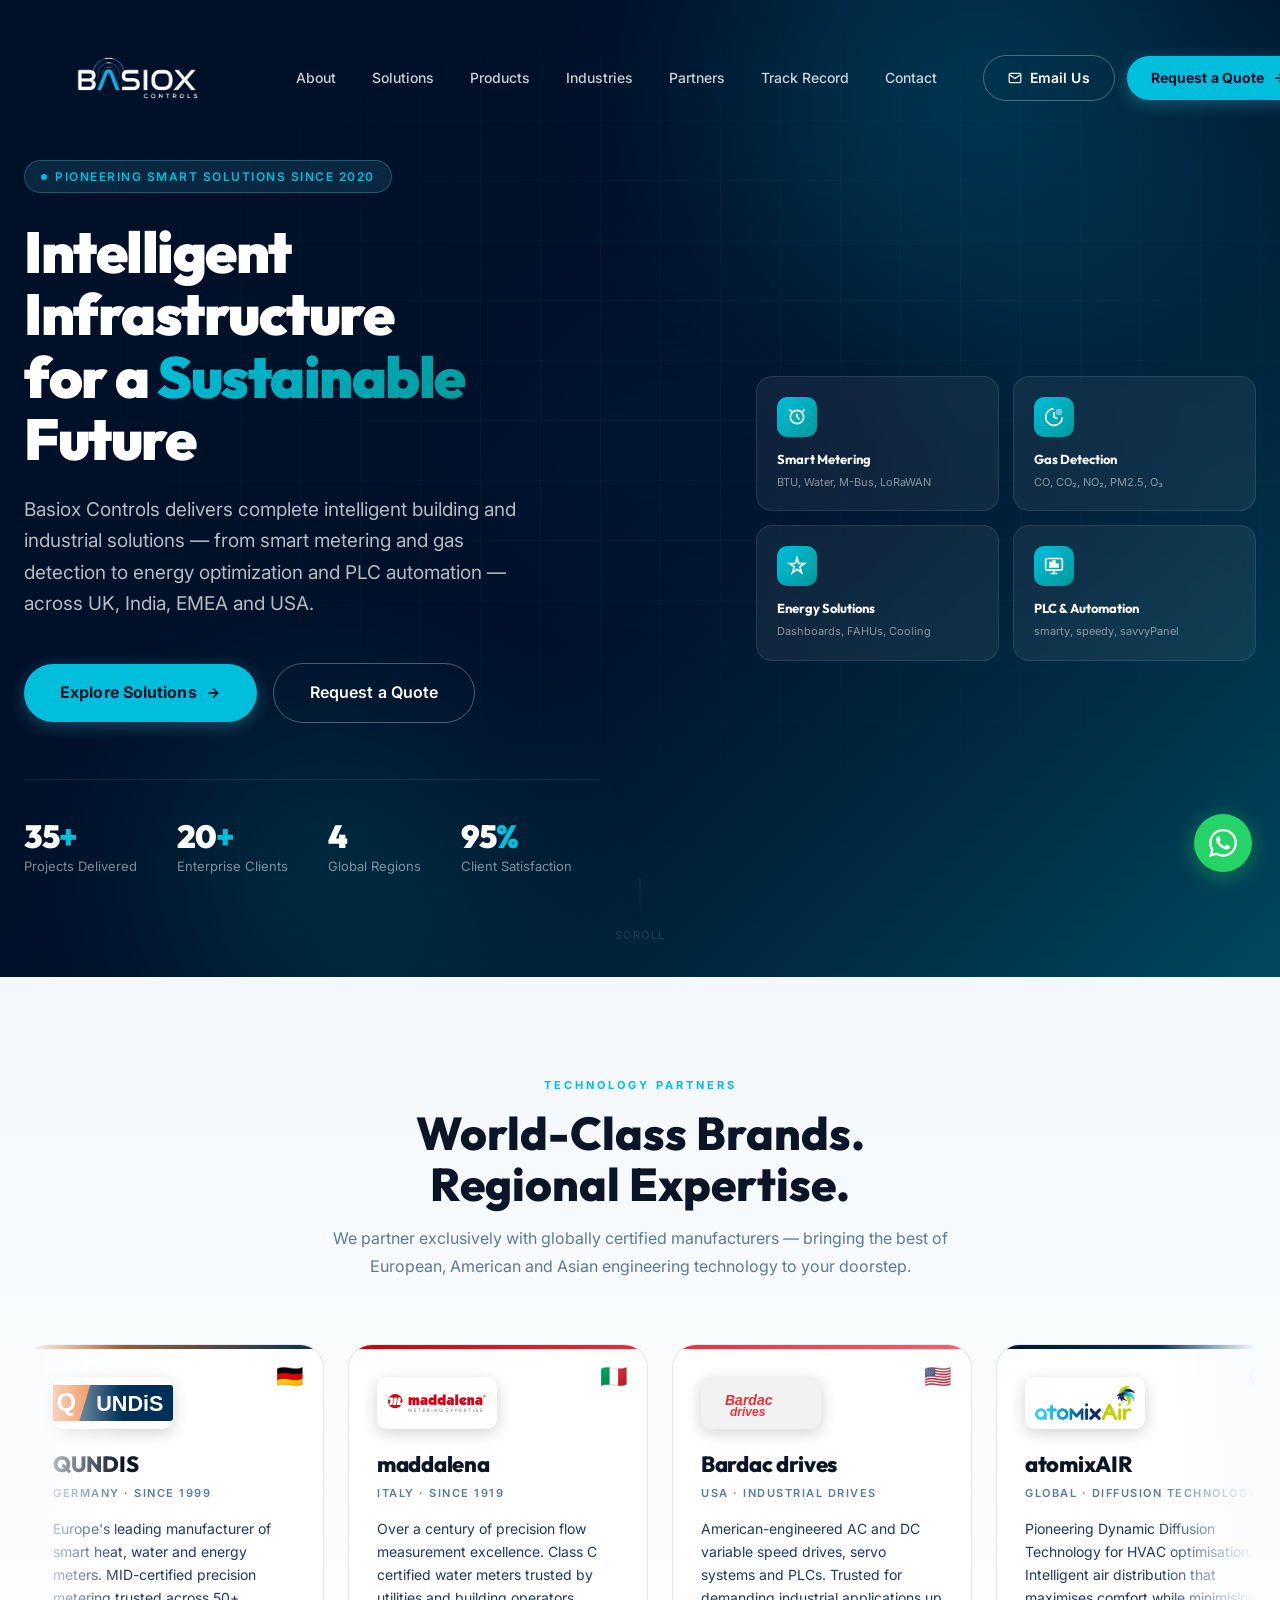
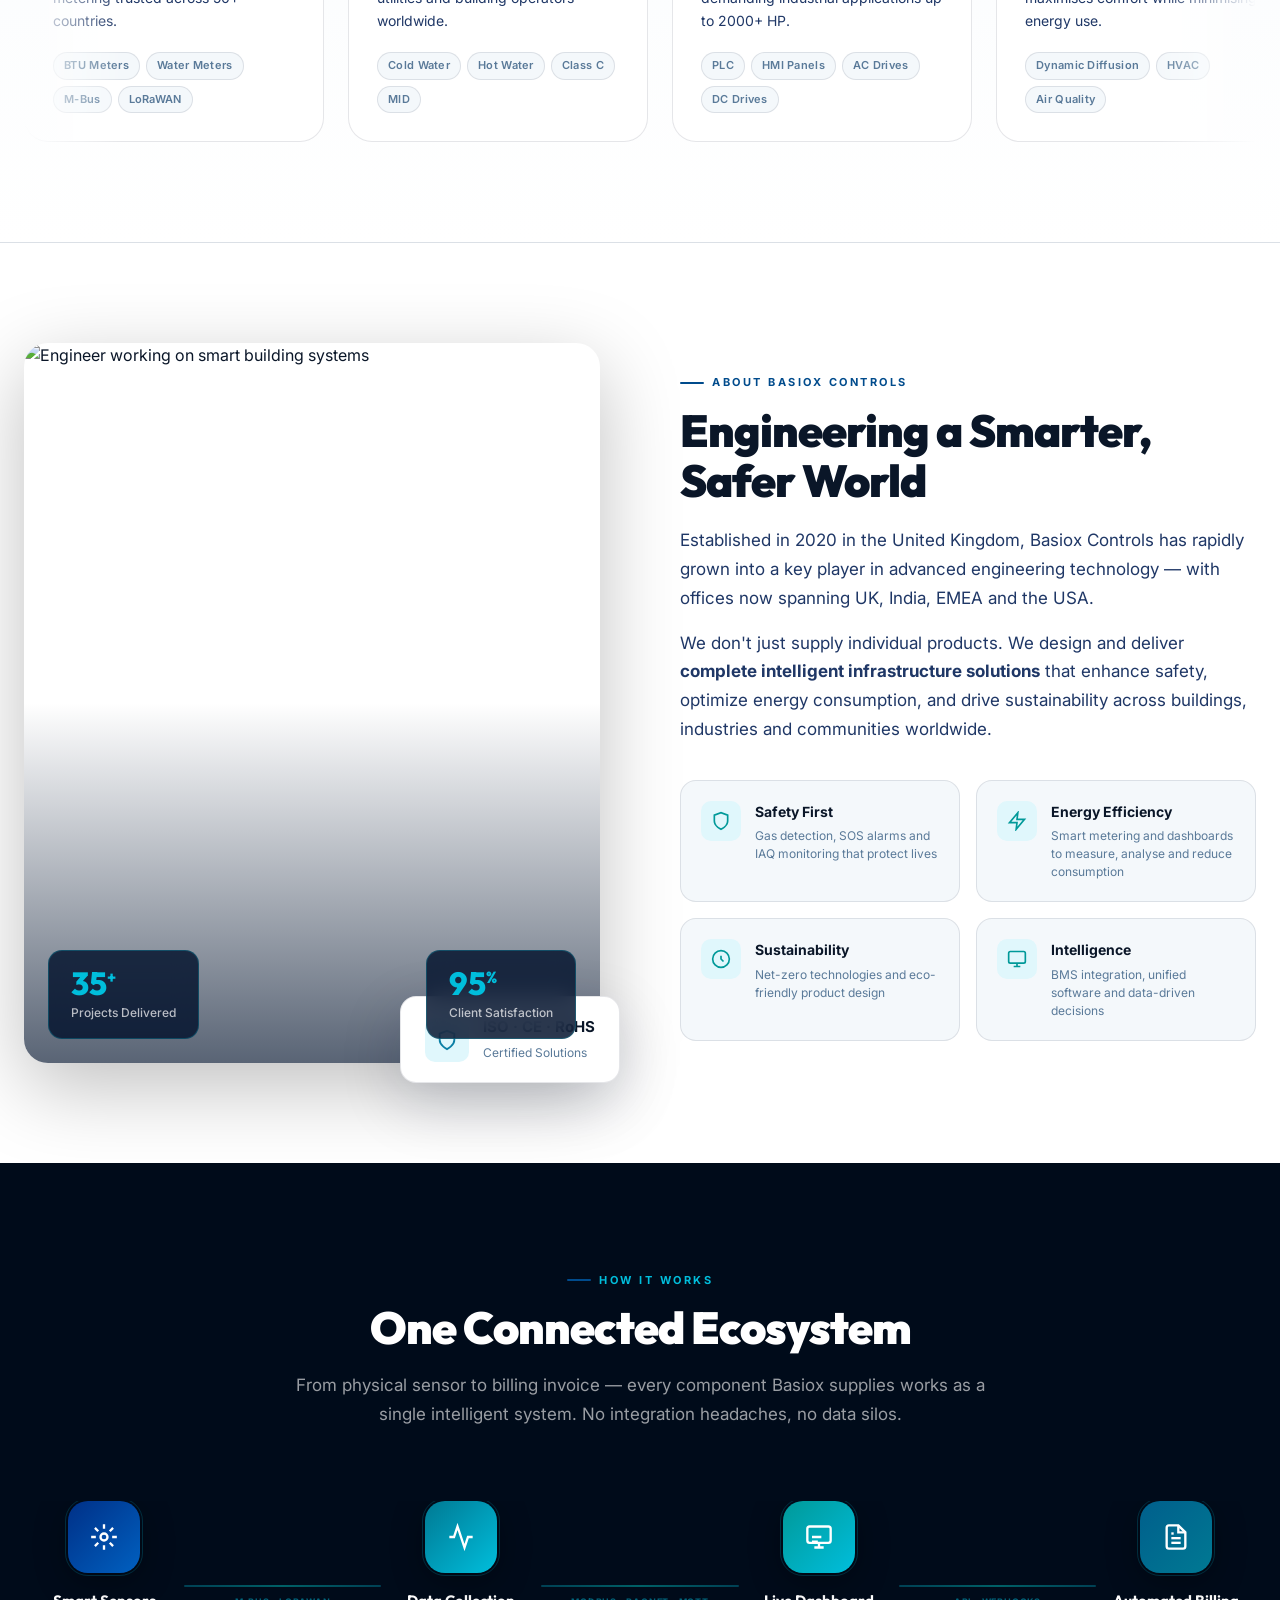
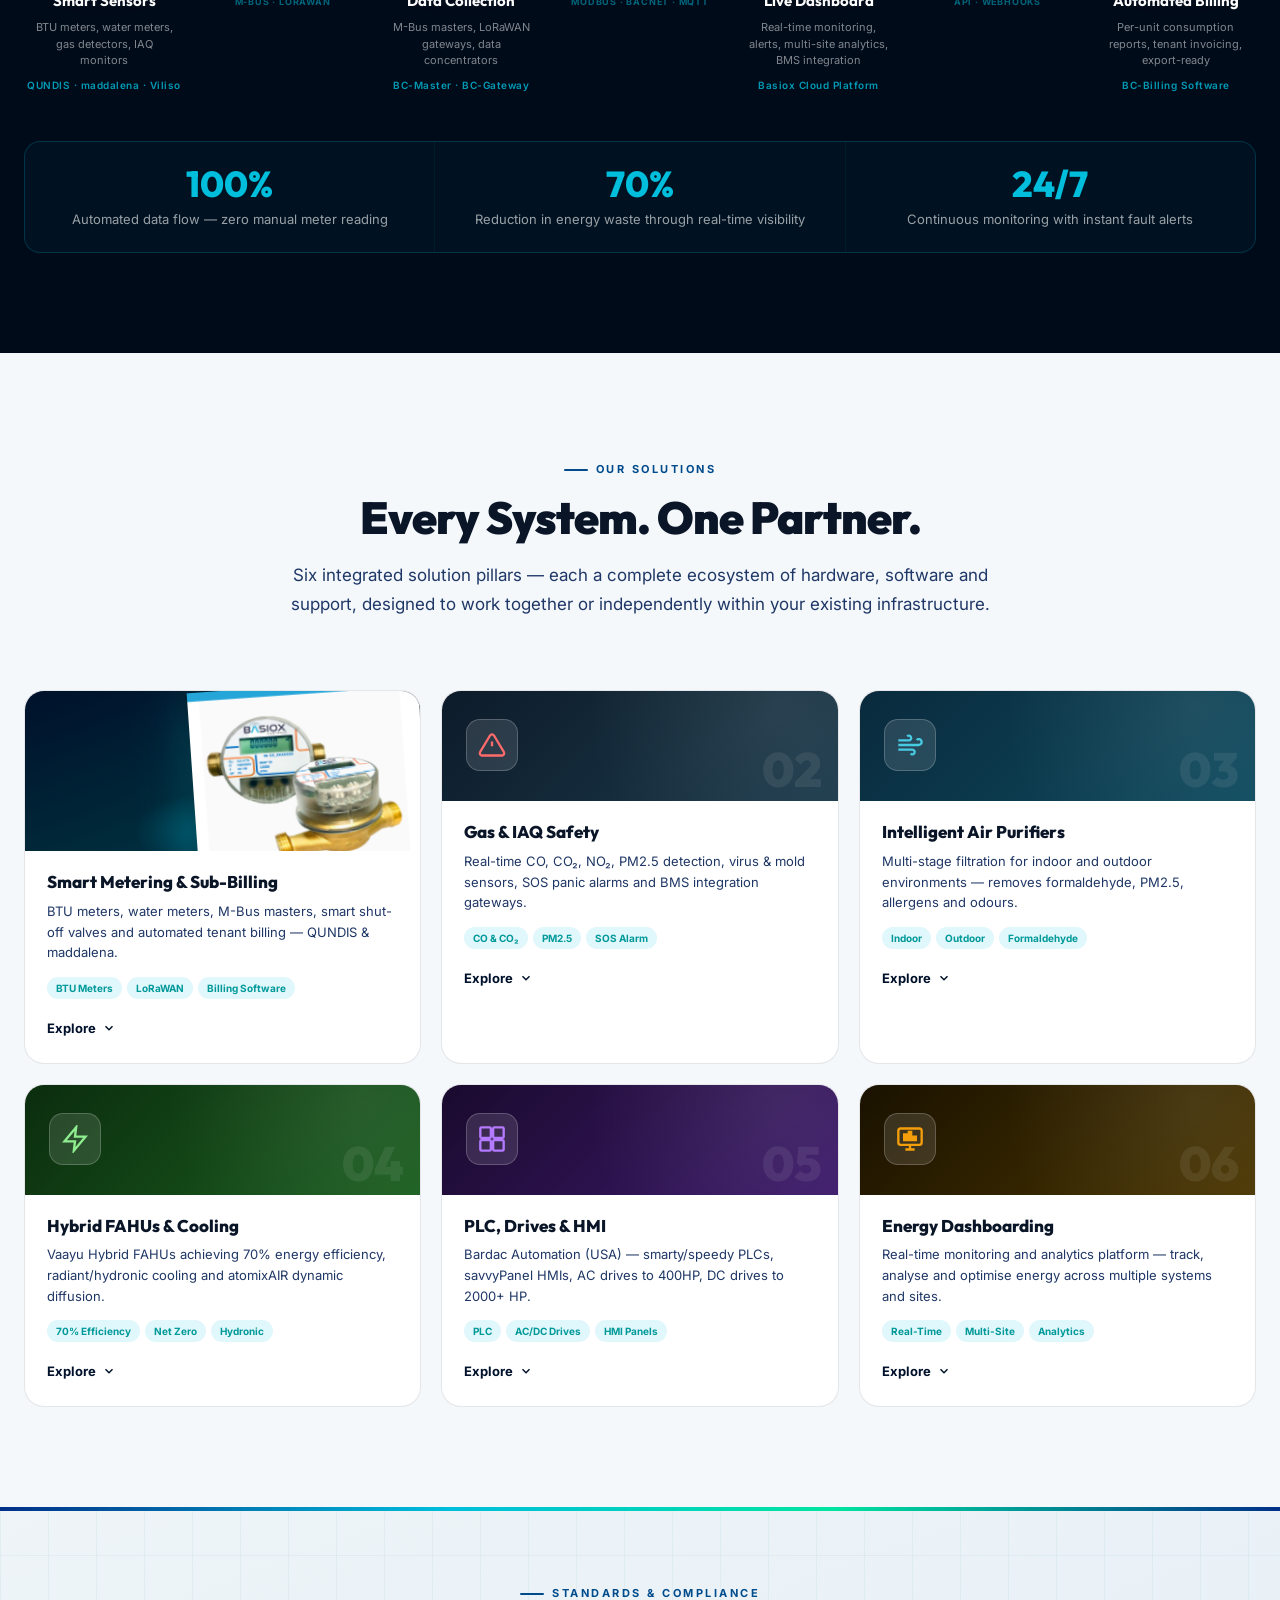
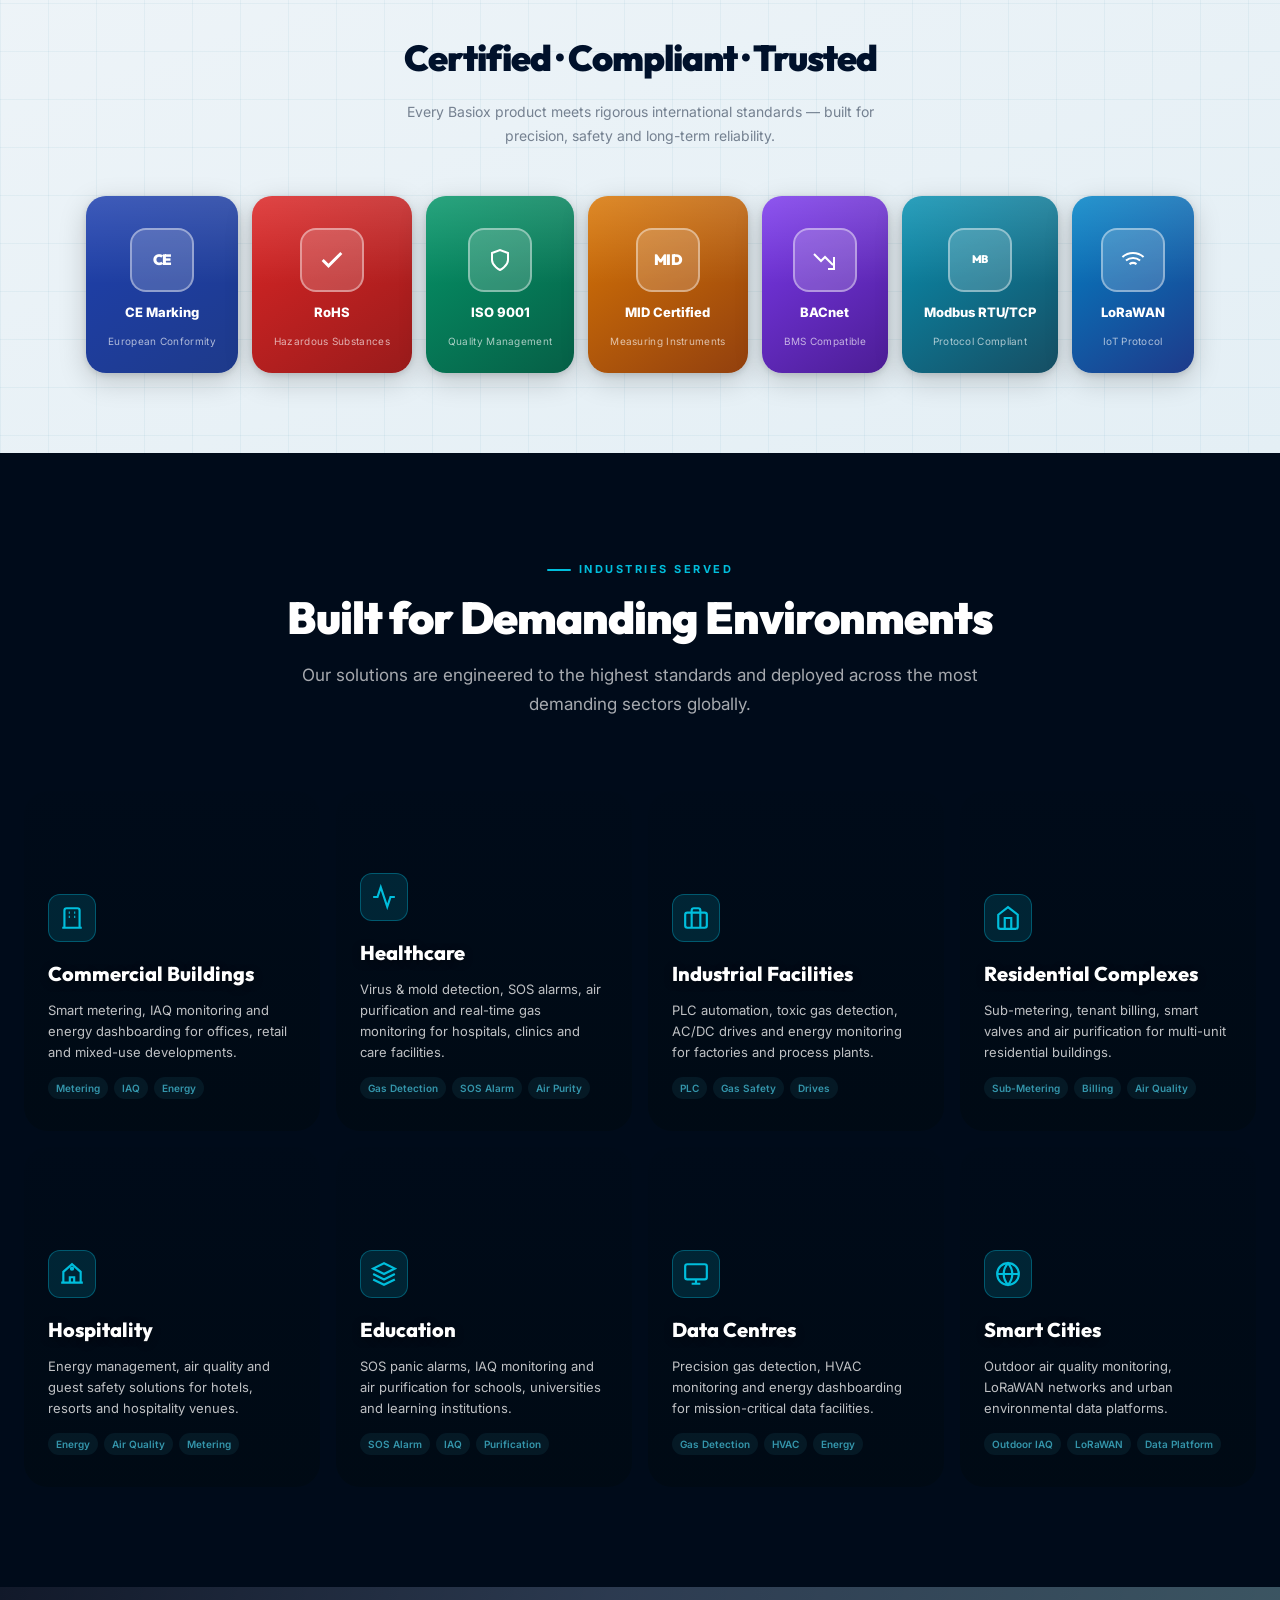
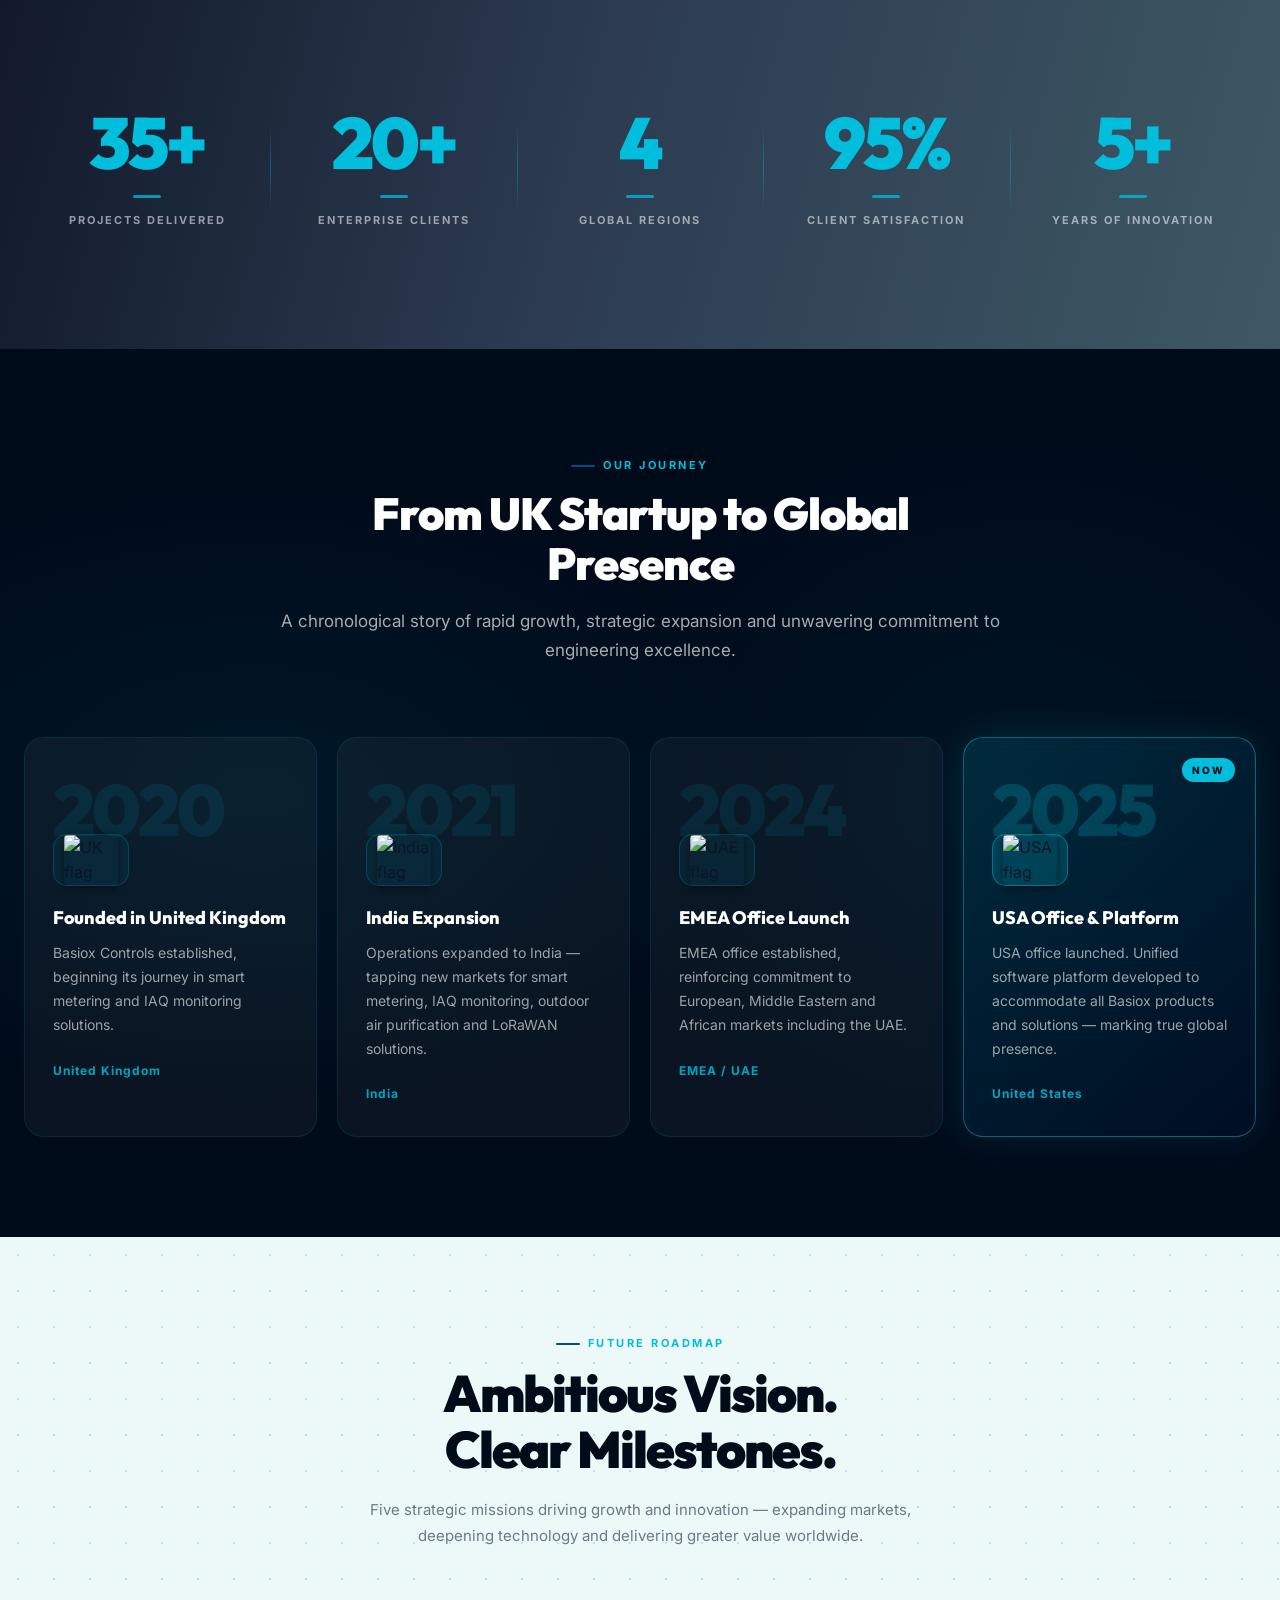
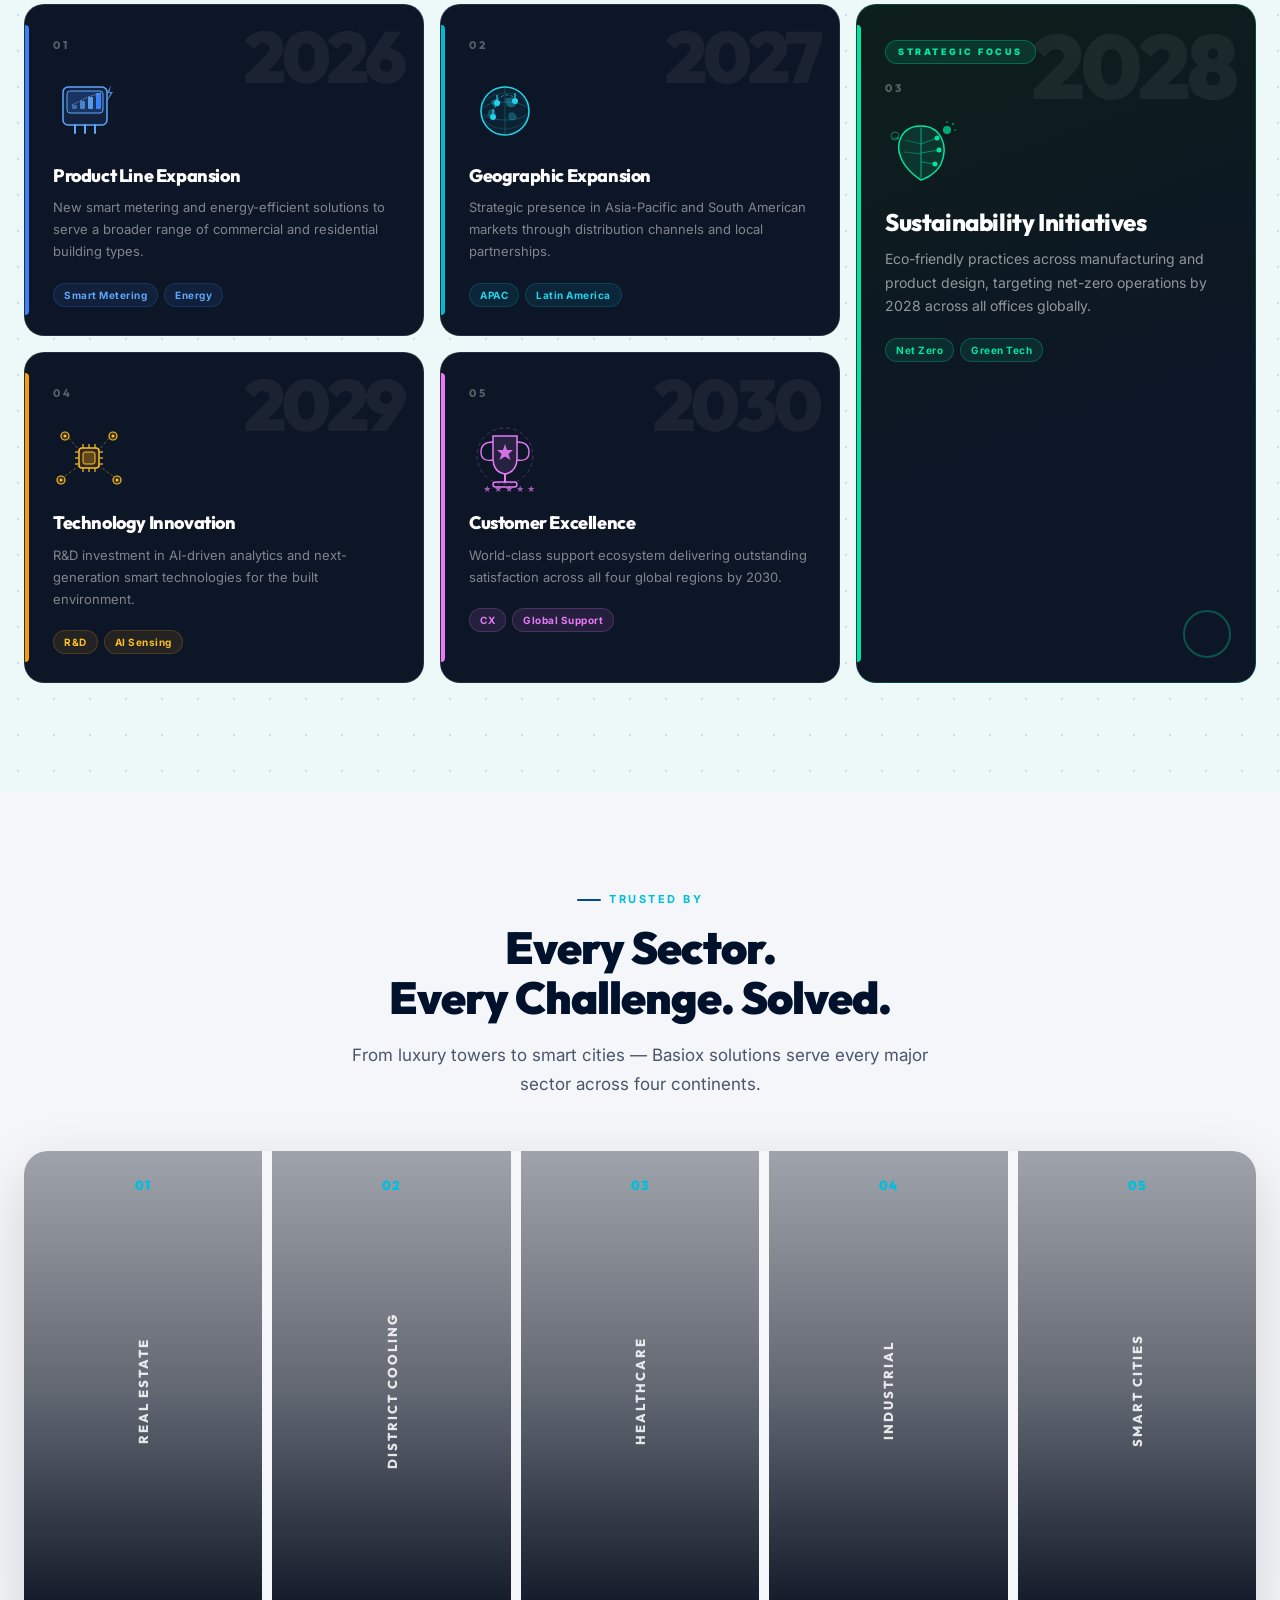
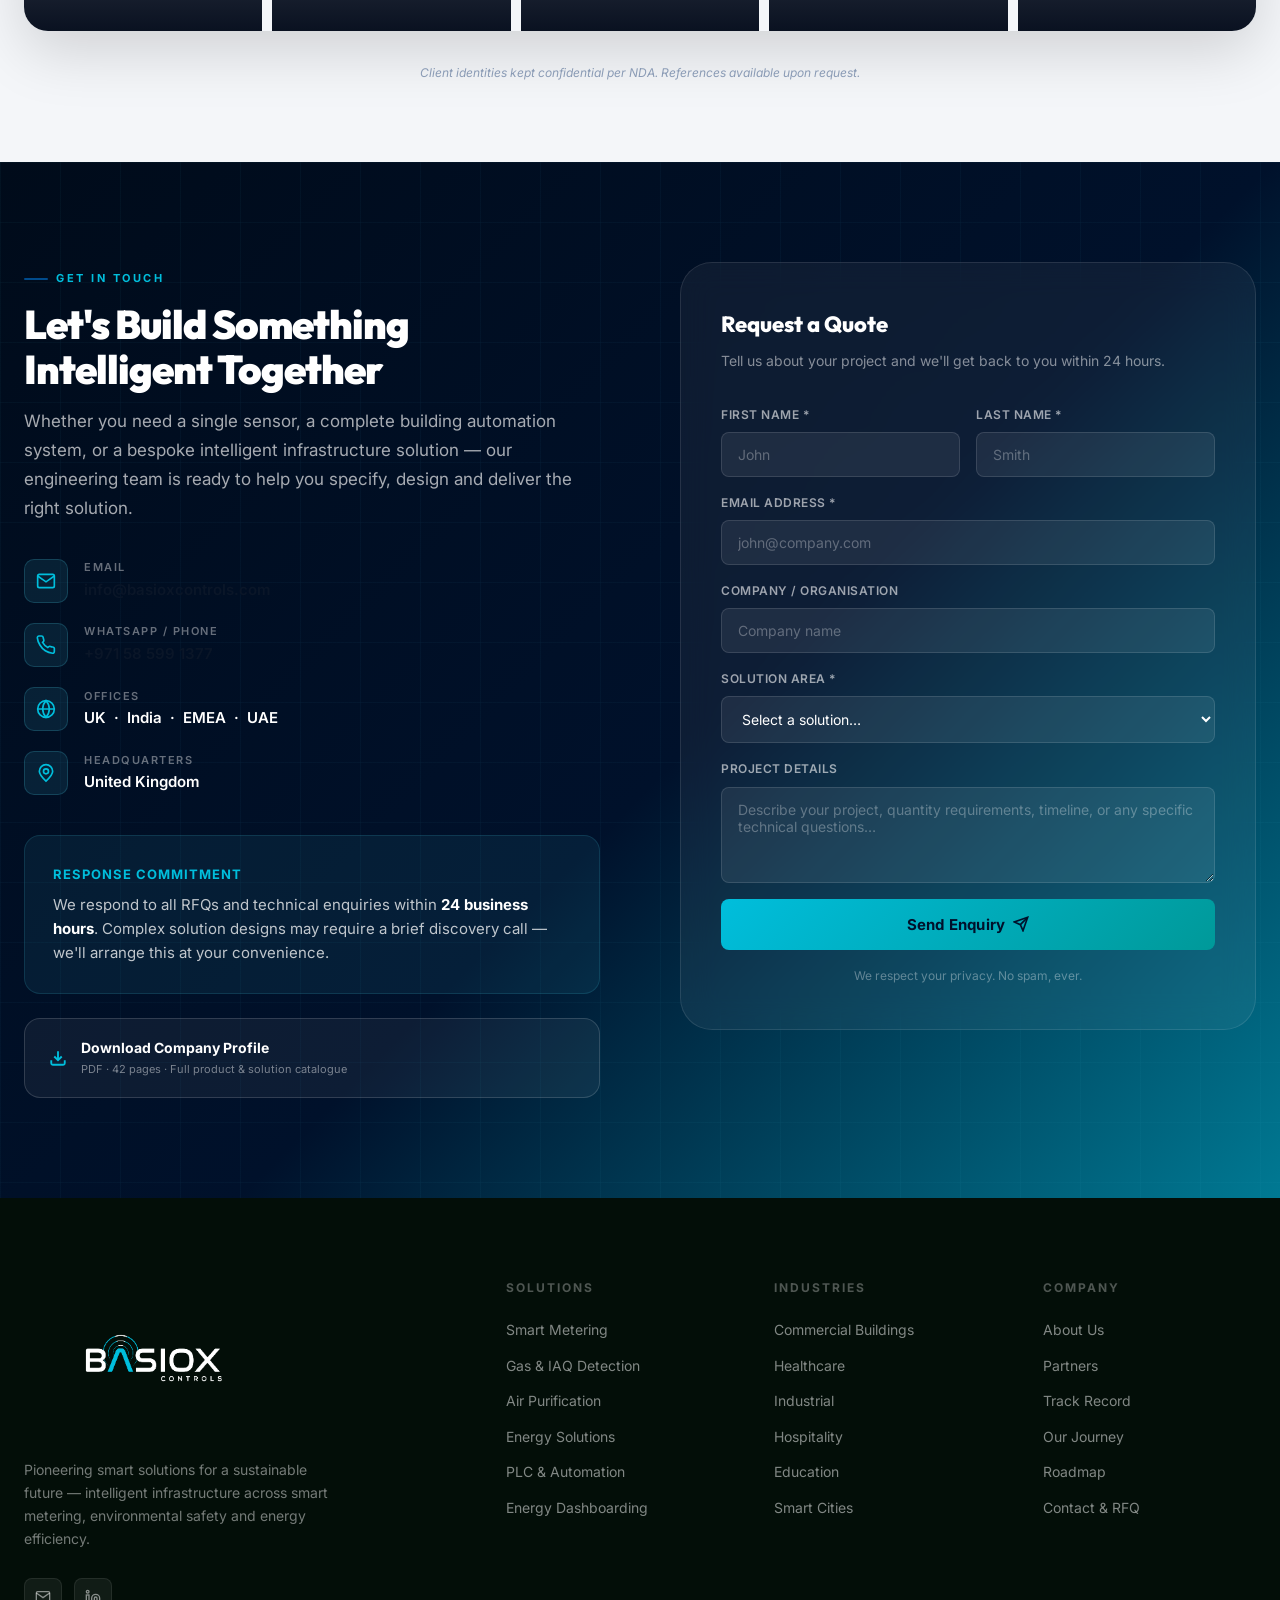
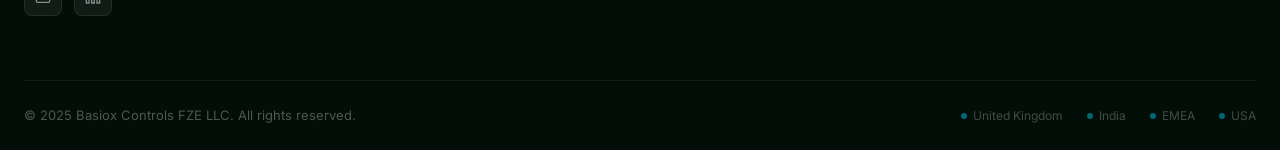
==== commit edaffcb4: "feat: use Basiox product photo in metering card with premium treatment Floating product image with t" ====
--- a/index.html
+++ b/index.html
@@ -533,9 +533,10 @@
 
       <!-- ── ROW 1 ── -->
       <div class="sol-card" data-sol="metering">
-        <div class="sol-card-head" style="background-image:url('https://images.unsplash.com/photo-1604177420682-0c840feb01de?w=600&q=80&auto=format&fit=crop');background-size:cover;background-position:center;position:relative;">
-          <div style="position:absolute;inset:0;background:linear-gradient(135deg,rgba(0,17,43,0.72) 0%,rgba(0,75,95,0.55) 100%)"></div>
-          <div class="sol-card-num" style="position:relative;z-index:2">01</div>
+        <div class="sol-card-head sol-card-head--product" style="background:linear-gradient(160deg,#00112B 0%,#002A3A 60%,#003A50 100%);">
+          <div class="sol-card-num">01</div>
+          <div class="sol-product-glow"></div>
+          <img src="images/metering-product.png" alt="Basiox water meter" class="sol-product-img">
         </div>
         <div class="sol-card-body">
           <h3 class="sol-card-title">Smart Metering &amp; Sub-Billing</h3>
--- a/css/style.css
+++ b/css/style.css
@@ -1139,6 +1139,39 @@
 
 .sol-card-body {
   padding: 20px 22px 22px;
+}
+
+/* Product-photo card head */
+.sol-card-head--product {
+  min-height: 160px;
+  overflow: hidden;
+  padding: 16px 18px;
+  align-items: flex-start;
+}
+
+.sol-product-glow {
+  position: absolute;
+  bottom: -20px;
+  left: 50%;
+  transform: translateX(-50%);
+  width: 180px;
+  height: 80px;
+  background: radial-gradient(ellipse at center, rgba(0,190,220,0.35) 0%, transparent 70%);
+  pointer-events: none;
+  z-index: 1;
+}
+
+.sol-product-img {
+  position: absolute;
+  bottom: -8px;
+  right: -12px;
+  width: 72%;
+  max-width: 220px;
+  object-fit: contain;
+  z-index: 2;
+  filter: drop-shadow(0 8px 24px rgba(0,190,220,0.30)) drop-shadow(0 2px 8px rgba(0,0,0,0.5));
+  transform: rotate(-4deg) scale(1.06);
+  transform-origin: bottom right;
 }
 
 .sol-card-title {
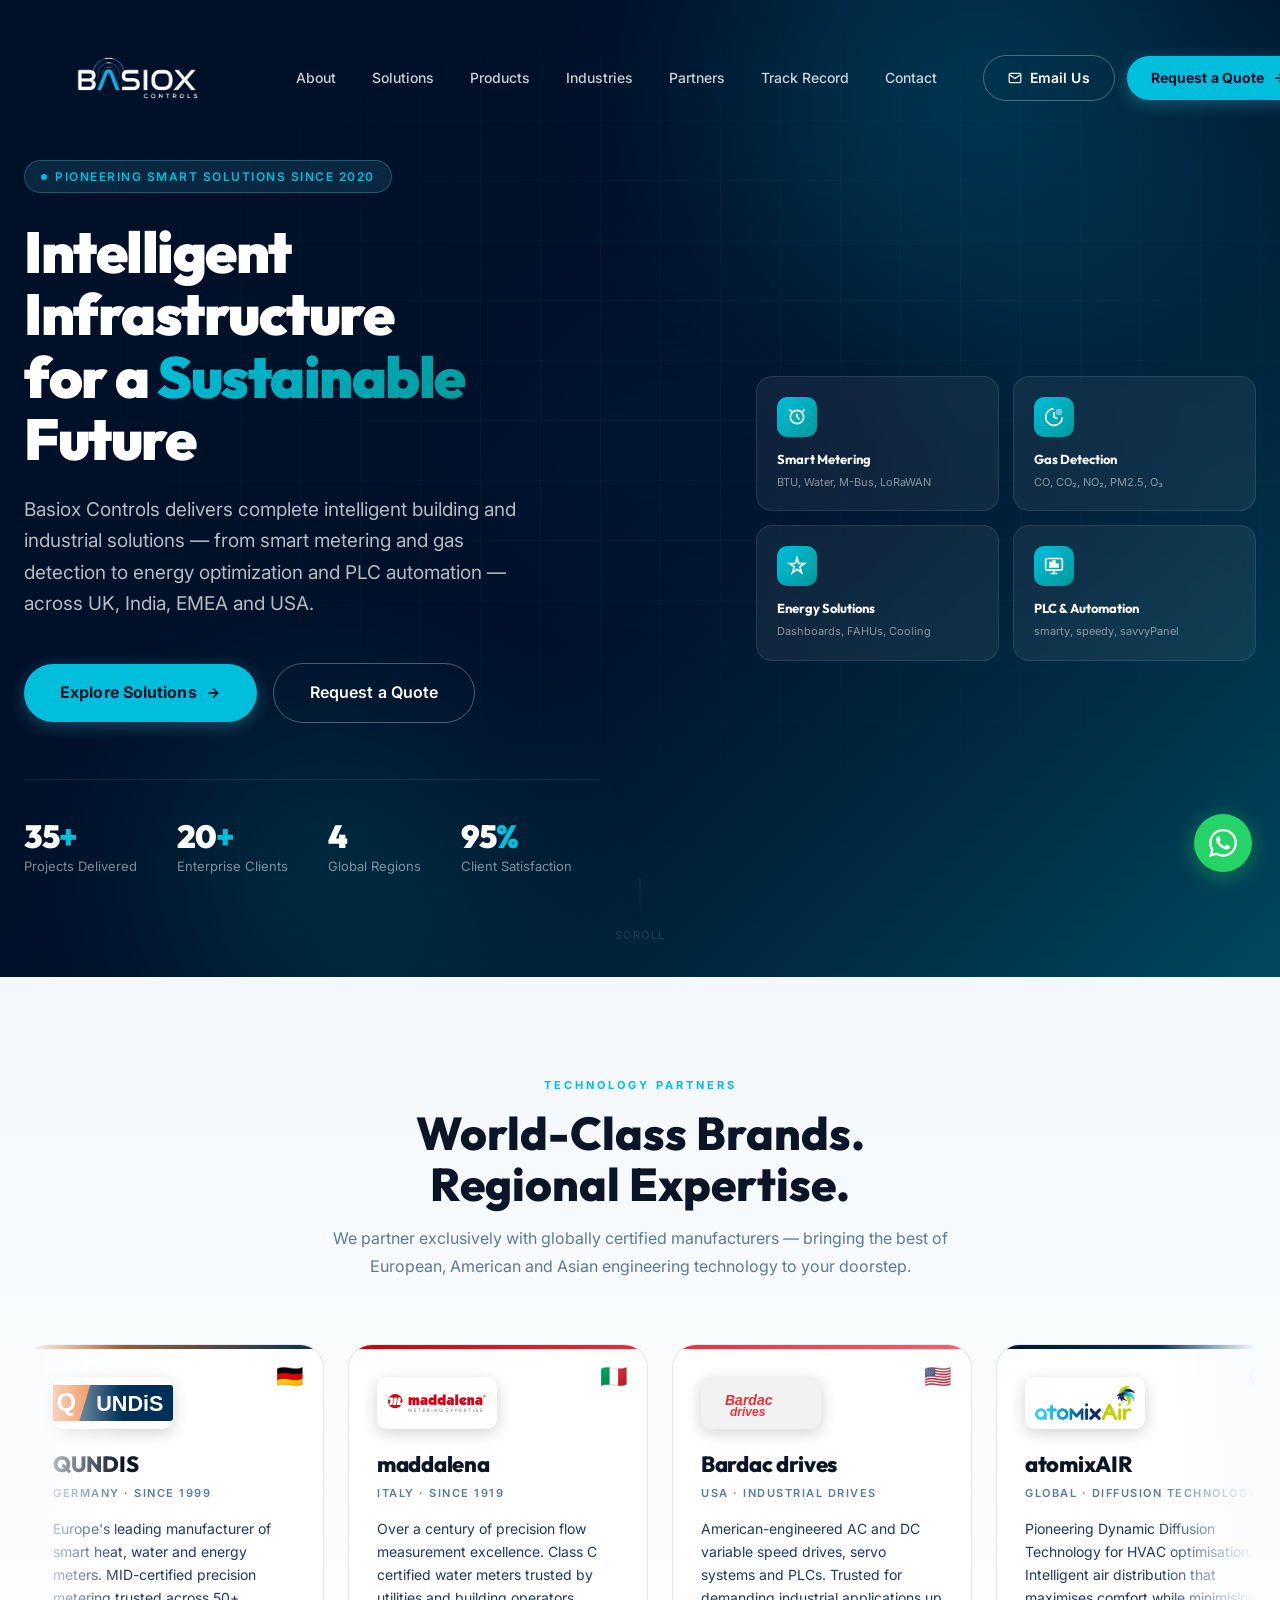
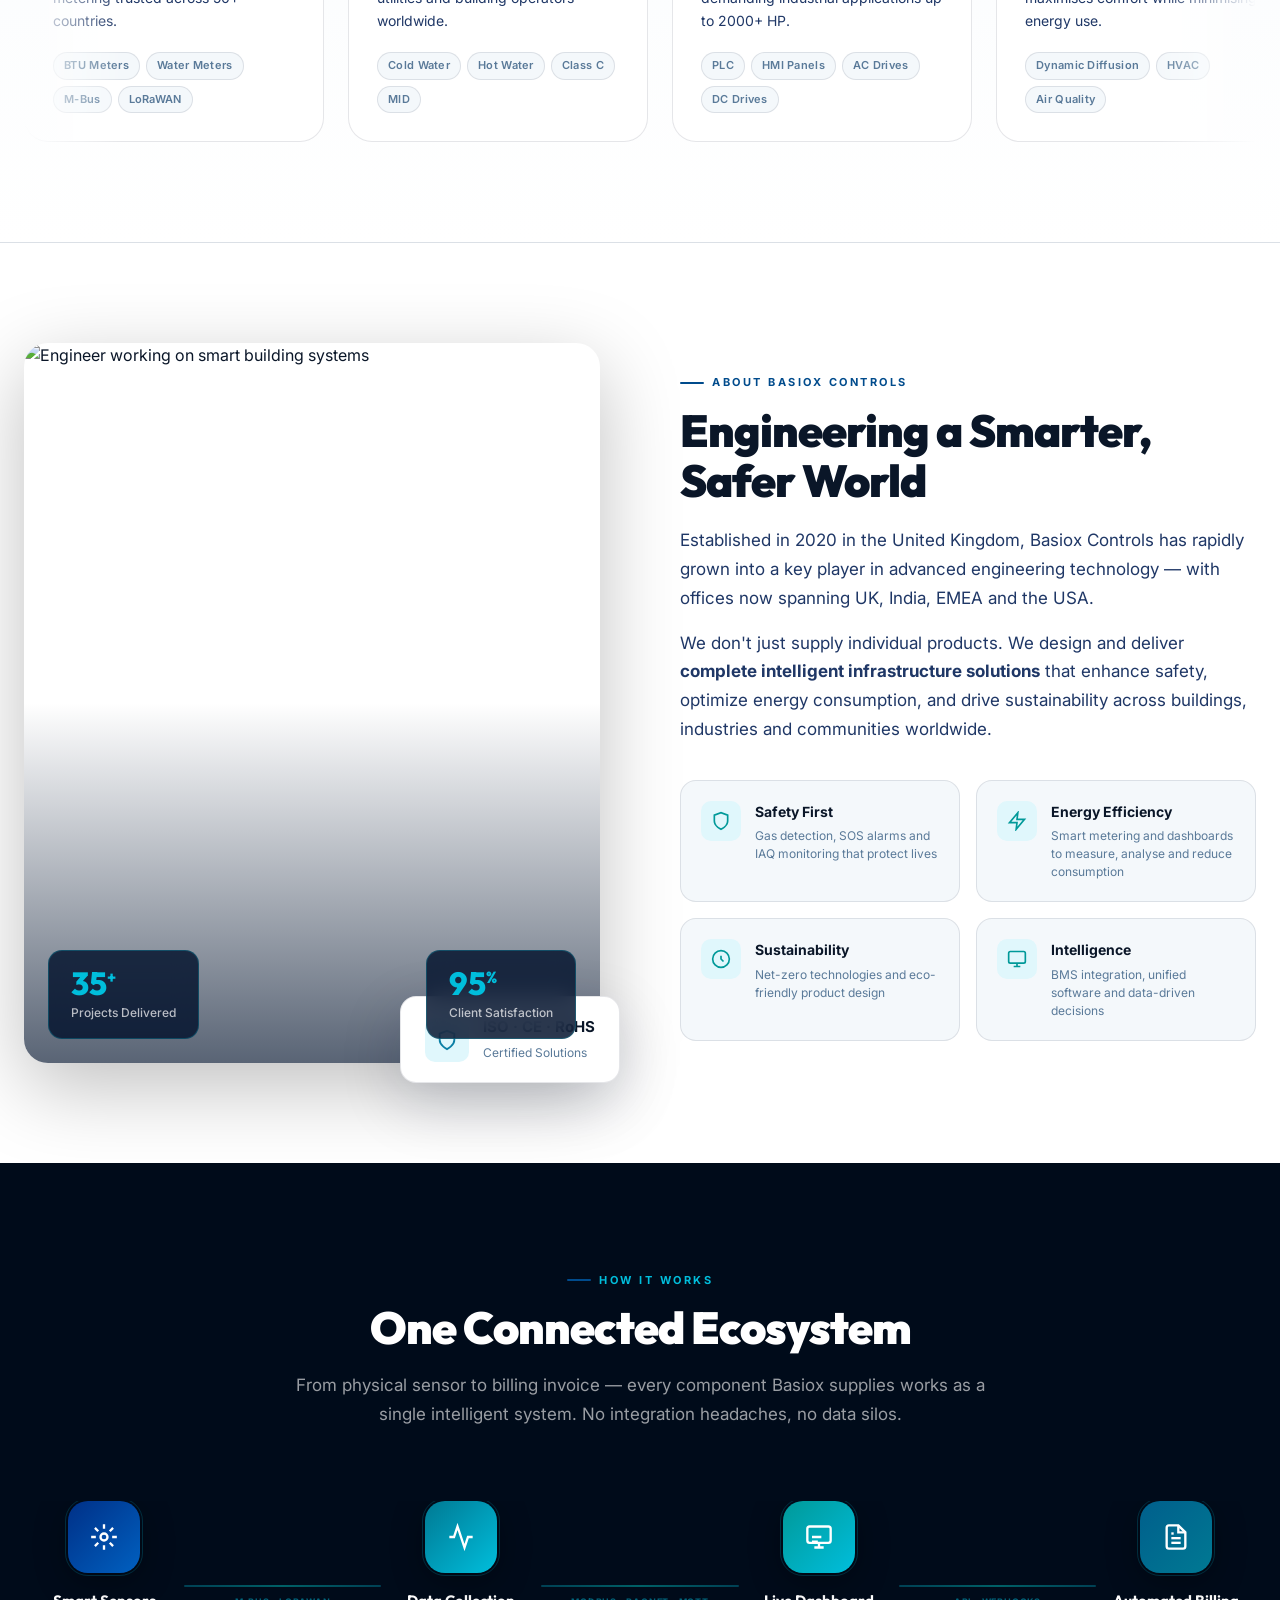
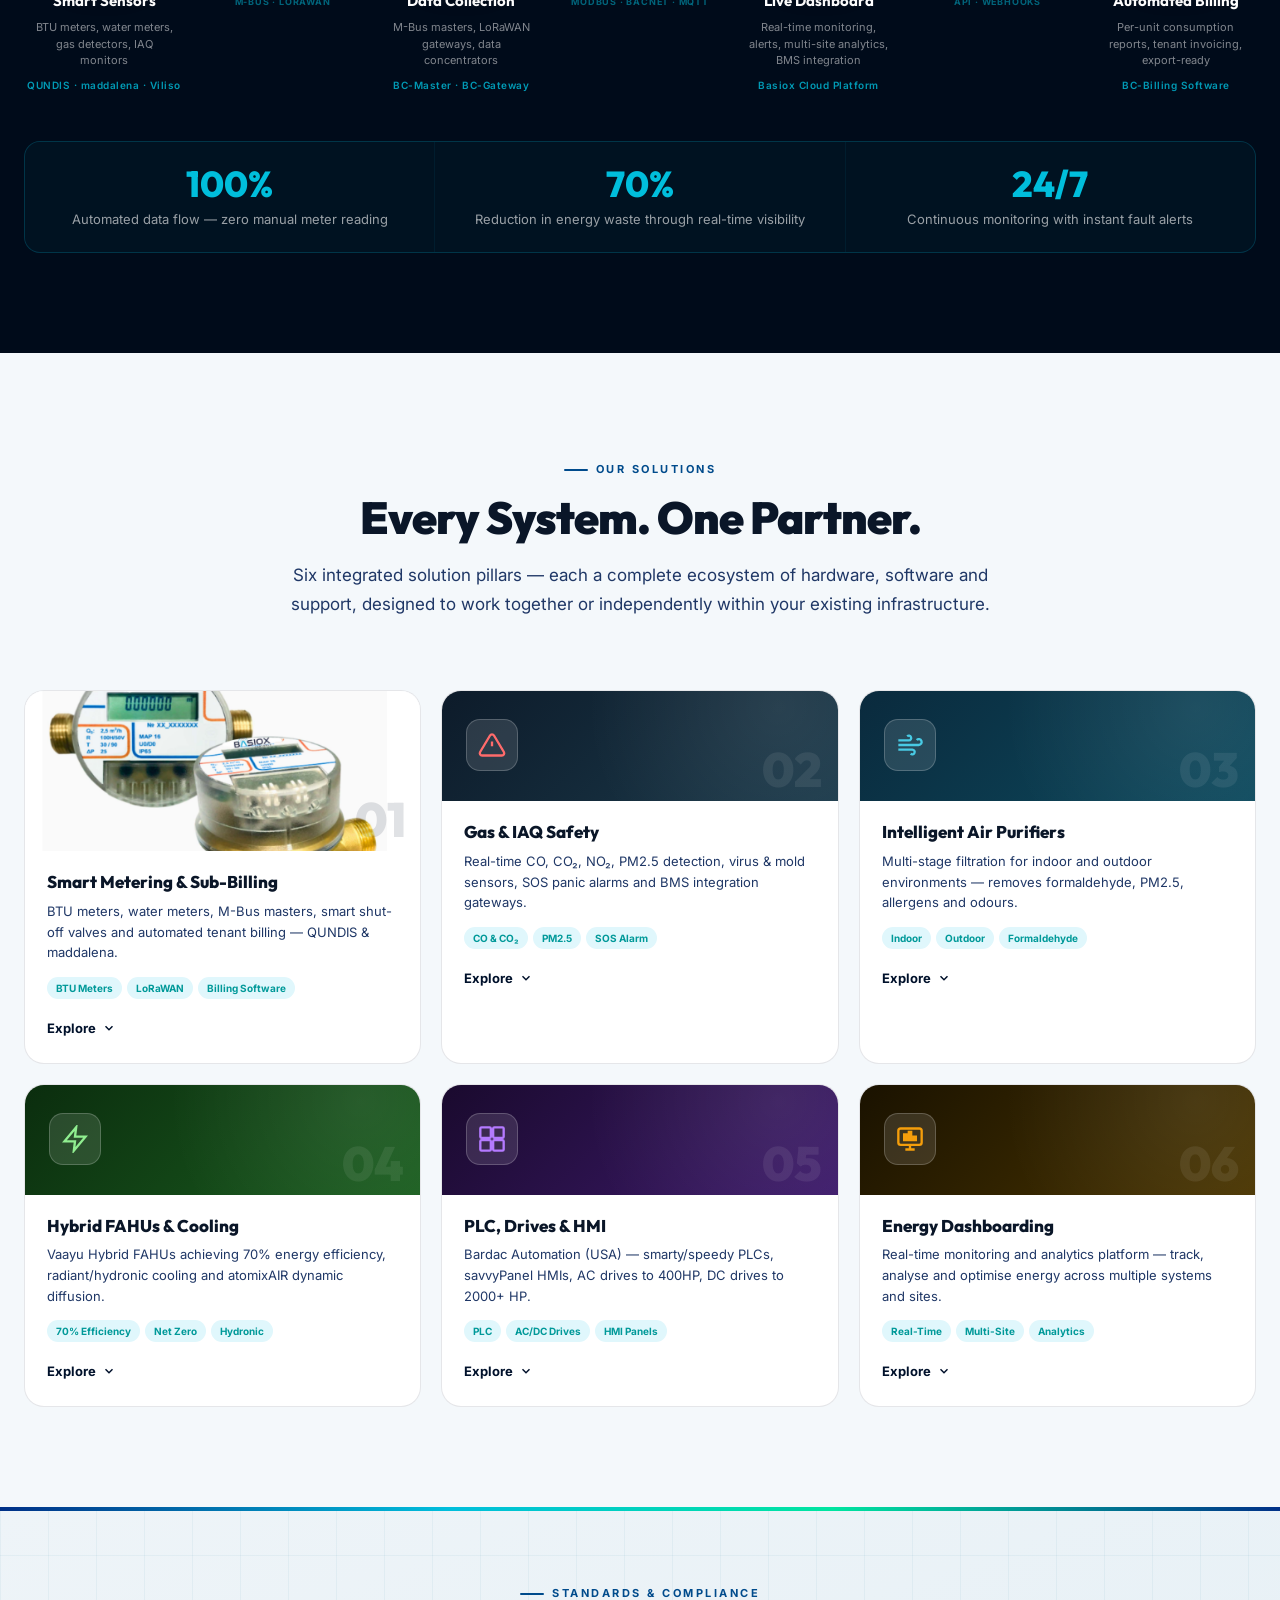
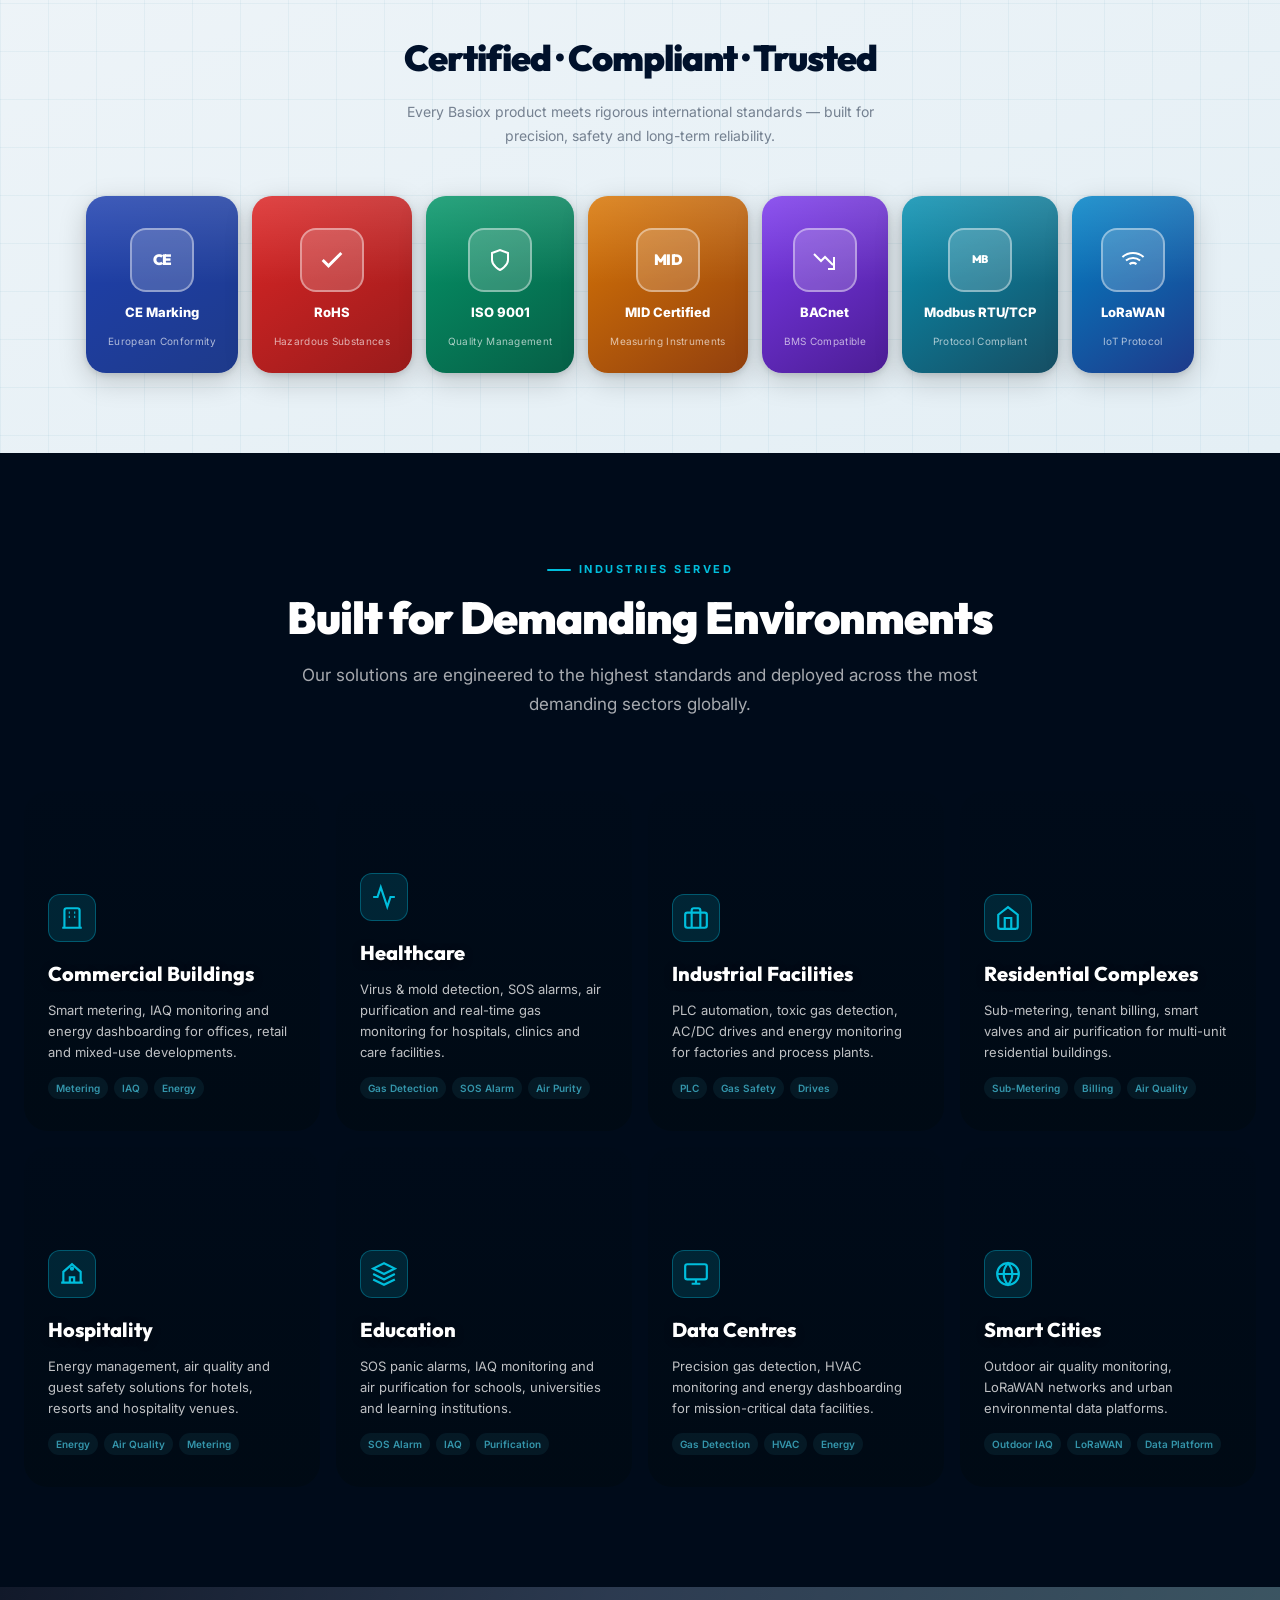
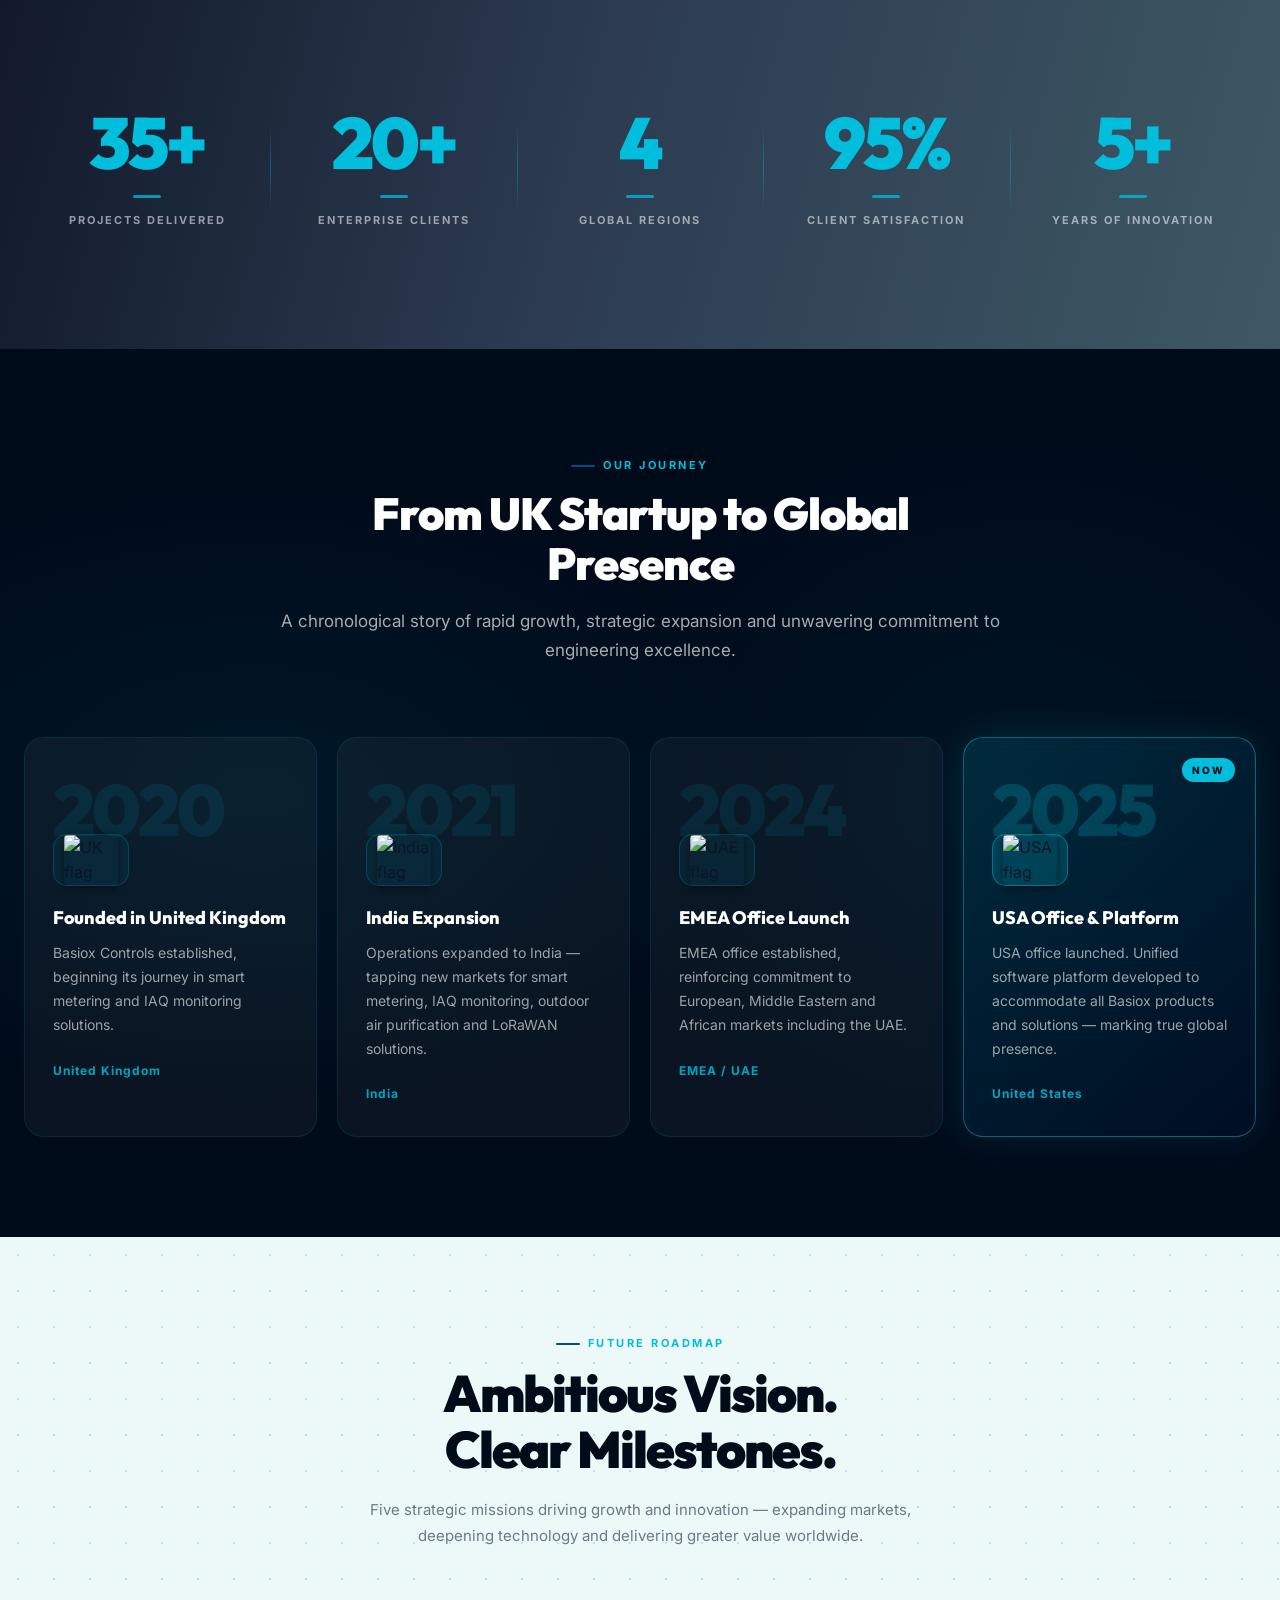
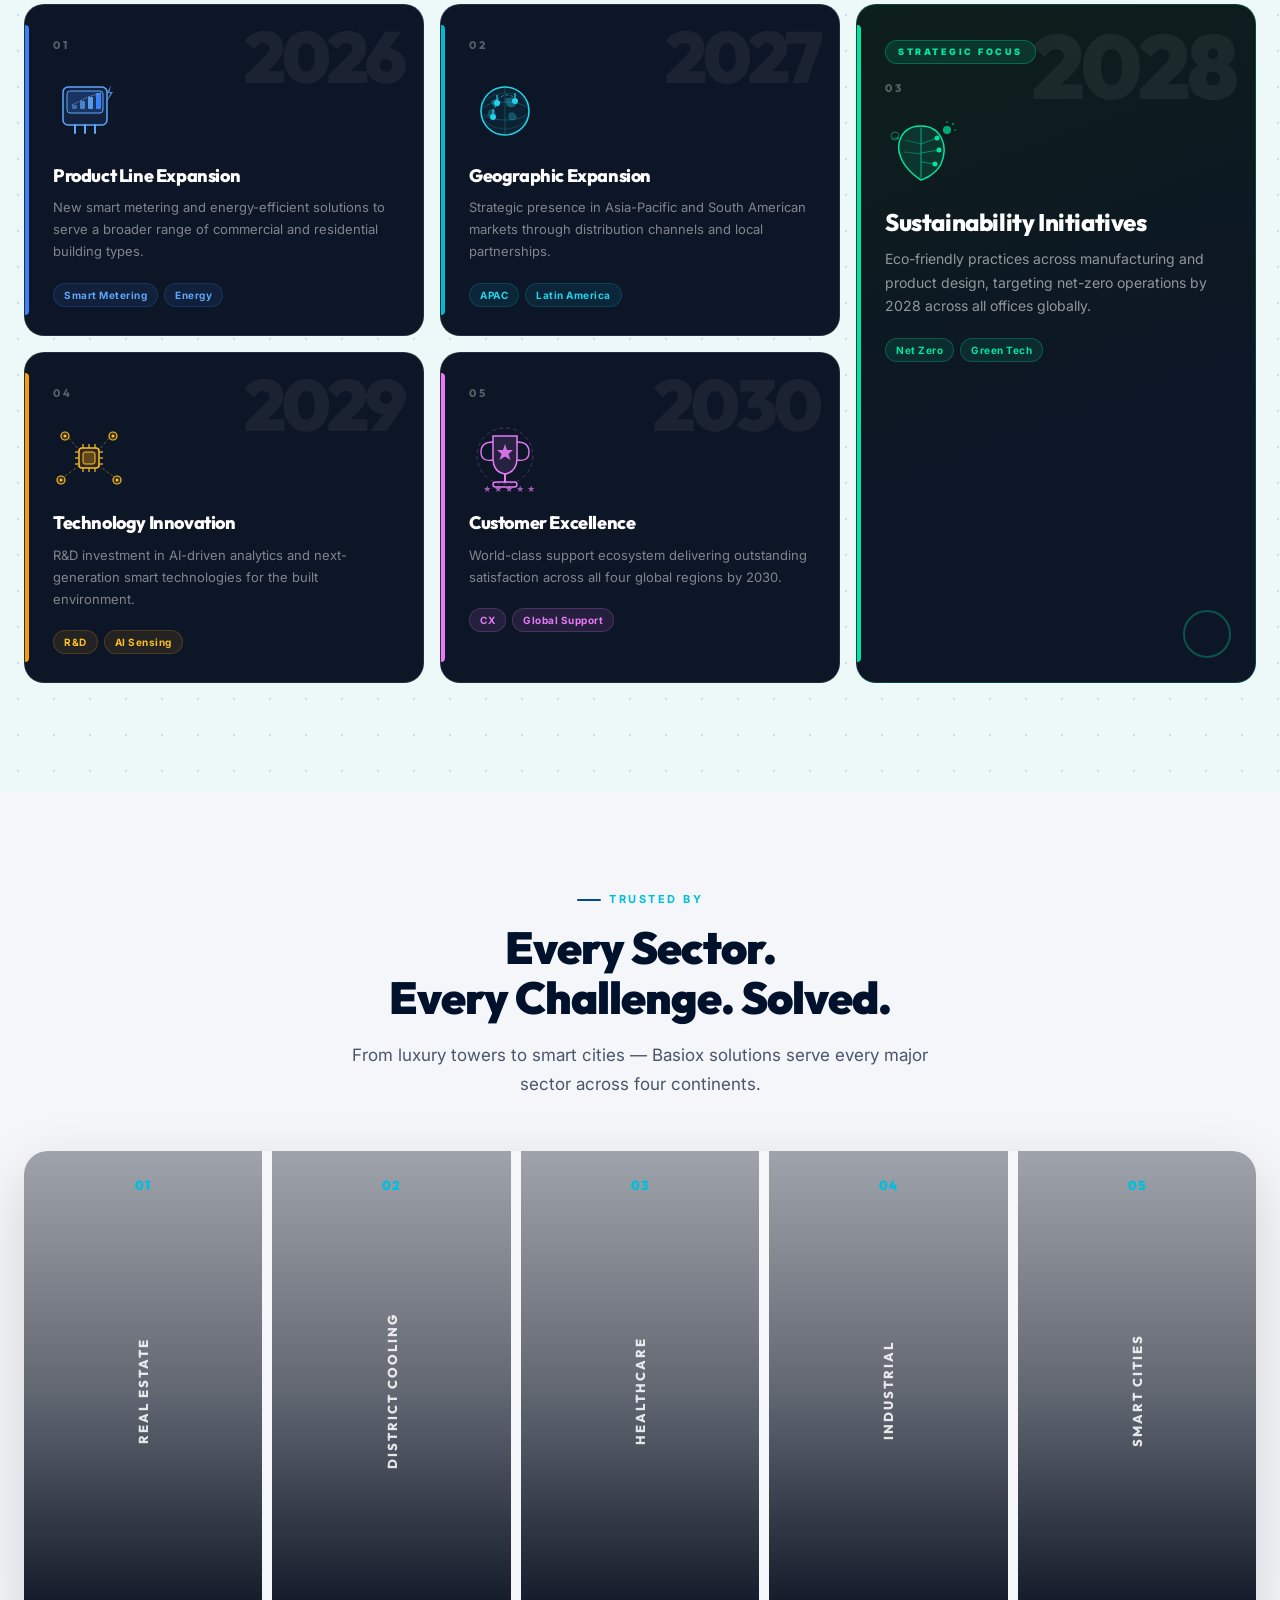
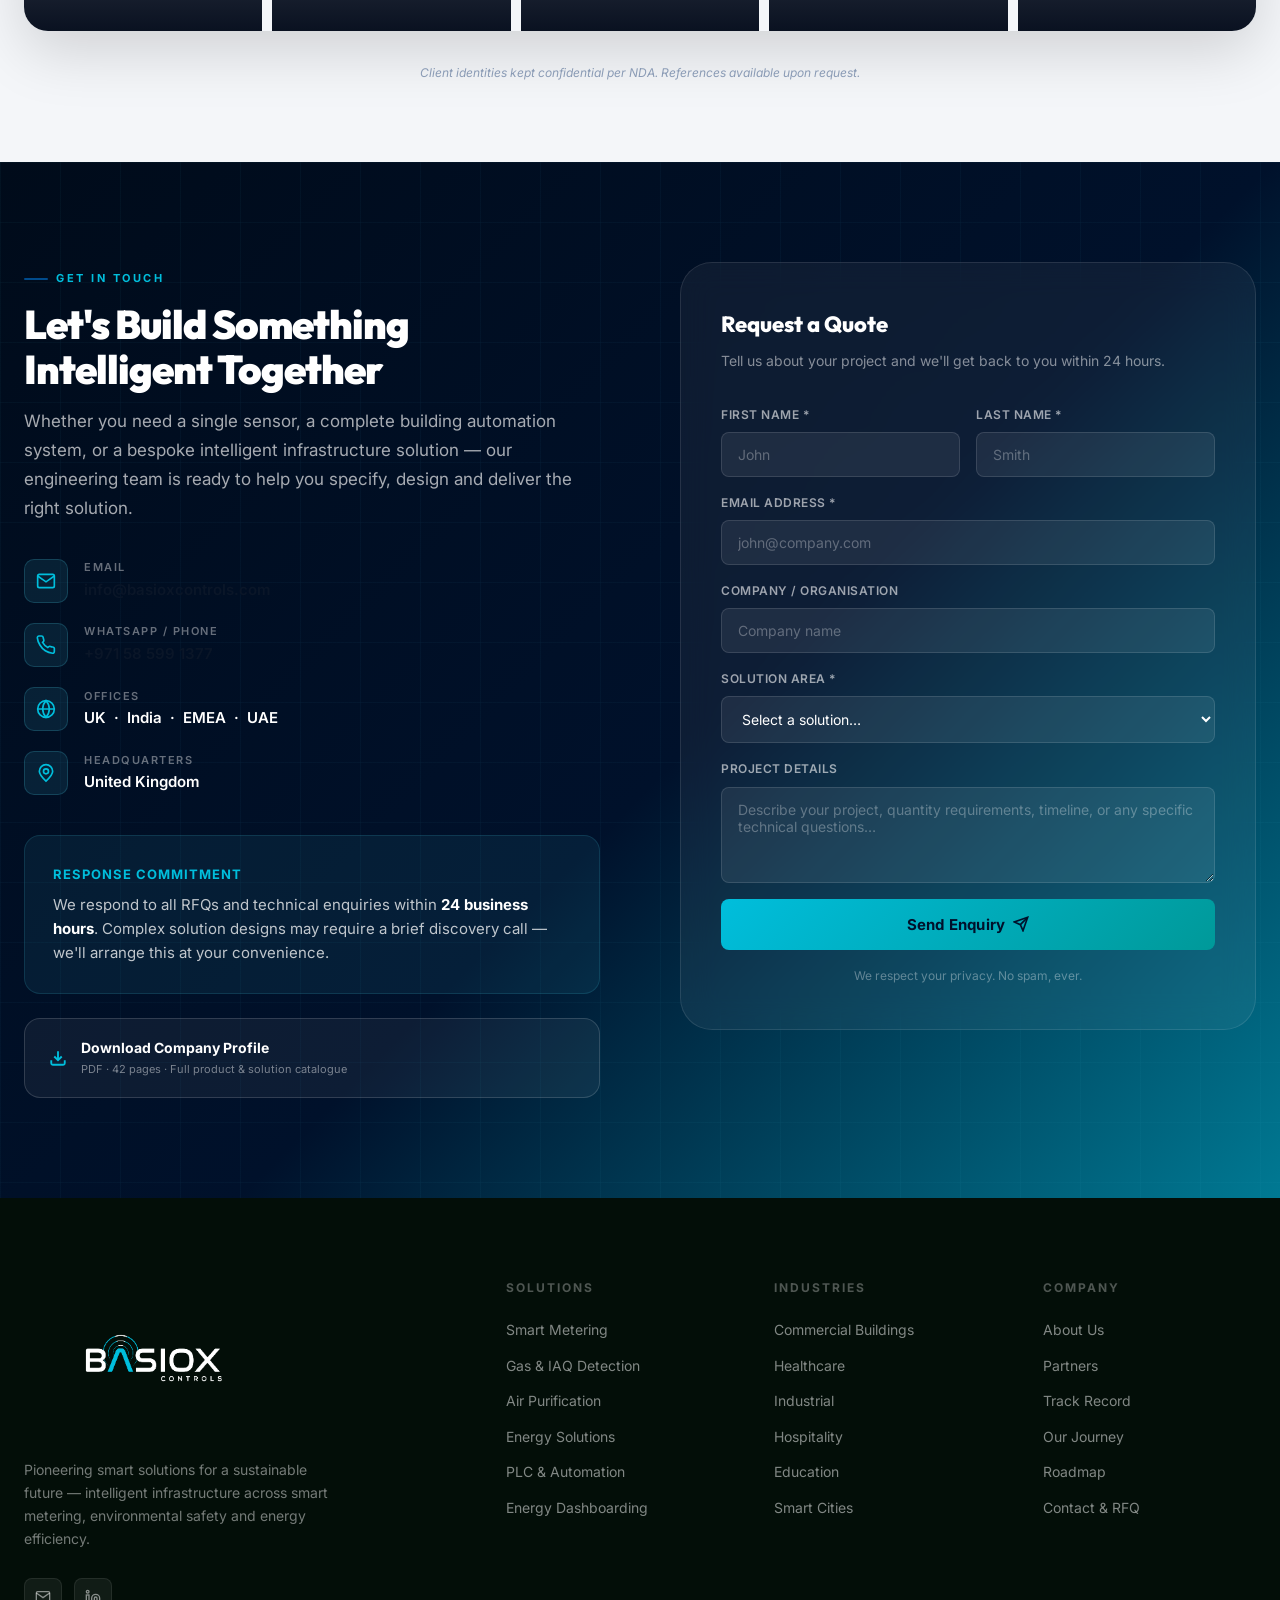
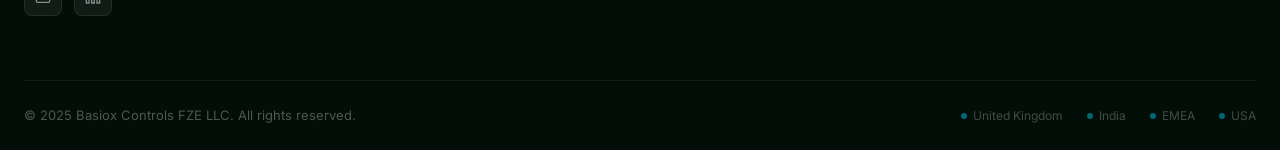
==== commit d5435b41: "fix: restore meter image, crop blue strip only, light bg card head No background removal — just crop" ====
--- a/index.html
+++ b/index.html
@@ -533,9 +533,8 @@
 
       <!-- ── ROW 1 ── -->
       <div class="sol-card" data-sol="metering">
-        <div class="sol-card-head sol-card-head--product" style="background:linear-gradient(160deg,#00112B 0%,#002A3A 60%,#003A50 100%);">
+        <div class="sol-card-head sol-card-head--product" style="background:#f0f4f8;">
           <div class="sol-card-num">01</div>
-          <div class="sol-product-glow"></div>
           <img src="images/metering-product.png" alt="Basiox water meter" class="sol-product-img">
         </div>
         <div class="sol-card-body">
--- a/css/style.css
+++ b/css/style.css
@@ -1149,29 +1149,24 @@
   align-items: flex-start;
 }
 
-.sol-product-glow {
-  position: absolute;
-  bottom: -20px;
-  left: 50%;
-  transform: translateX(-50%);
-  width: 180px;
-  height: 80px;
-  background: radial-gradient(ellipse at center, rgba(0,190,220,0.35) 0%, transparent 70%);
-  pointer-events: none;
+.sol-product-glow { display: none; }
+
+.sol-product-img {
+  position: absolute;
+  inset: 0;
+  width: 100%;
+  height: 100%;
+  object-fit: cover;
+  object-position: center center;
   z-index: 1;
 }
 
-.sol-product-img {
-  position: absolute;
-  bottom: -8px;
-  right: -12px;
-  width: 72%;
-  max-width: 220px;
-  object-fit: contain;
-  z-index: 2;
-  filter: drop-shadow(0 8px 24px rgba(0,190,220,0.30)) drop-shadow(0 2px 8px rgba(0,0,0,0.5));
-  transform: rotate(-4deg) scale(1.06);
-  transform-origin: bottom right;
+.sol-card-head--product .sol-card-num {
+  position: absolute;
+  bottom: 8px;
+  right: 14px;
+  z-index: 3;
+  color: rgba(0,17,43,0.12);
 }
 
 .sol-card-title {
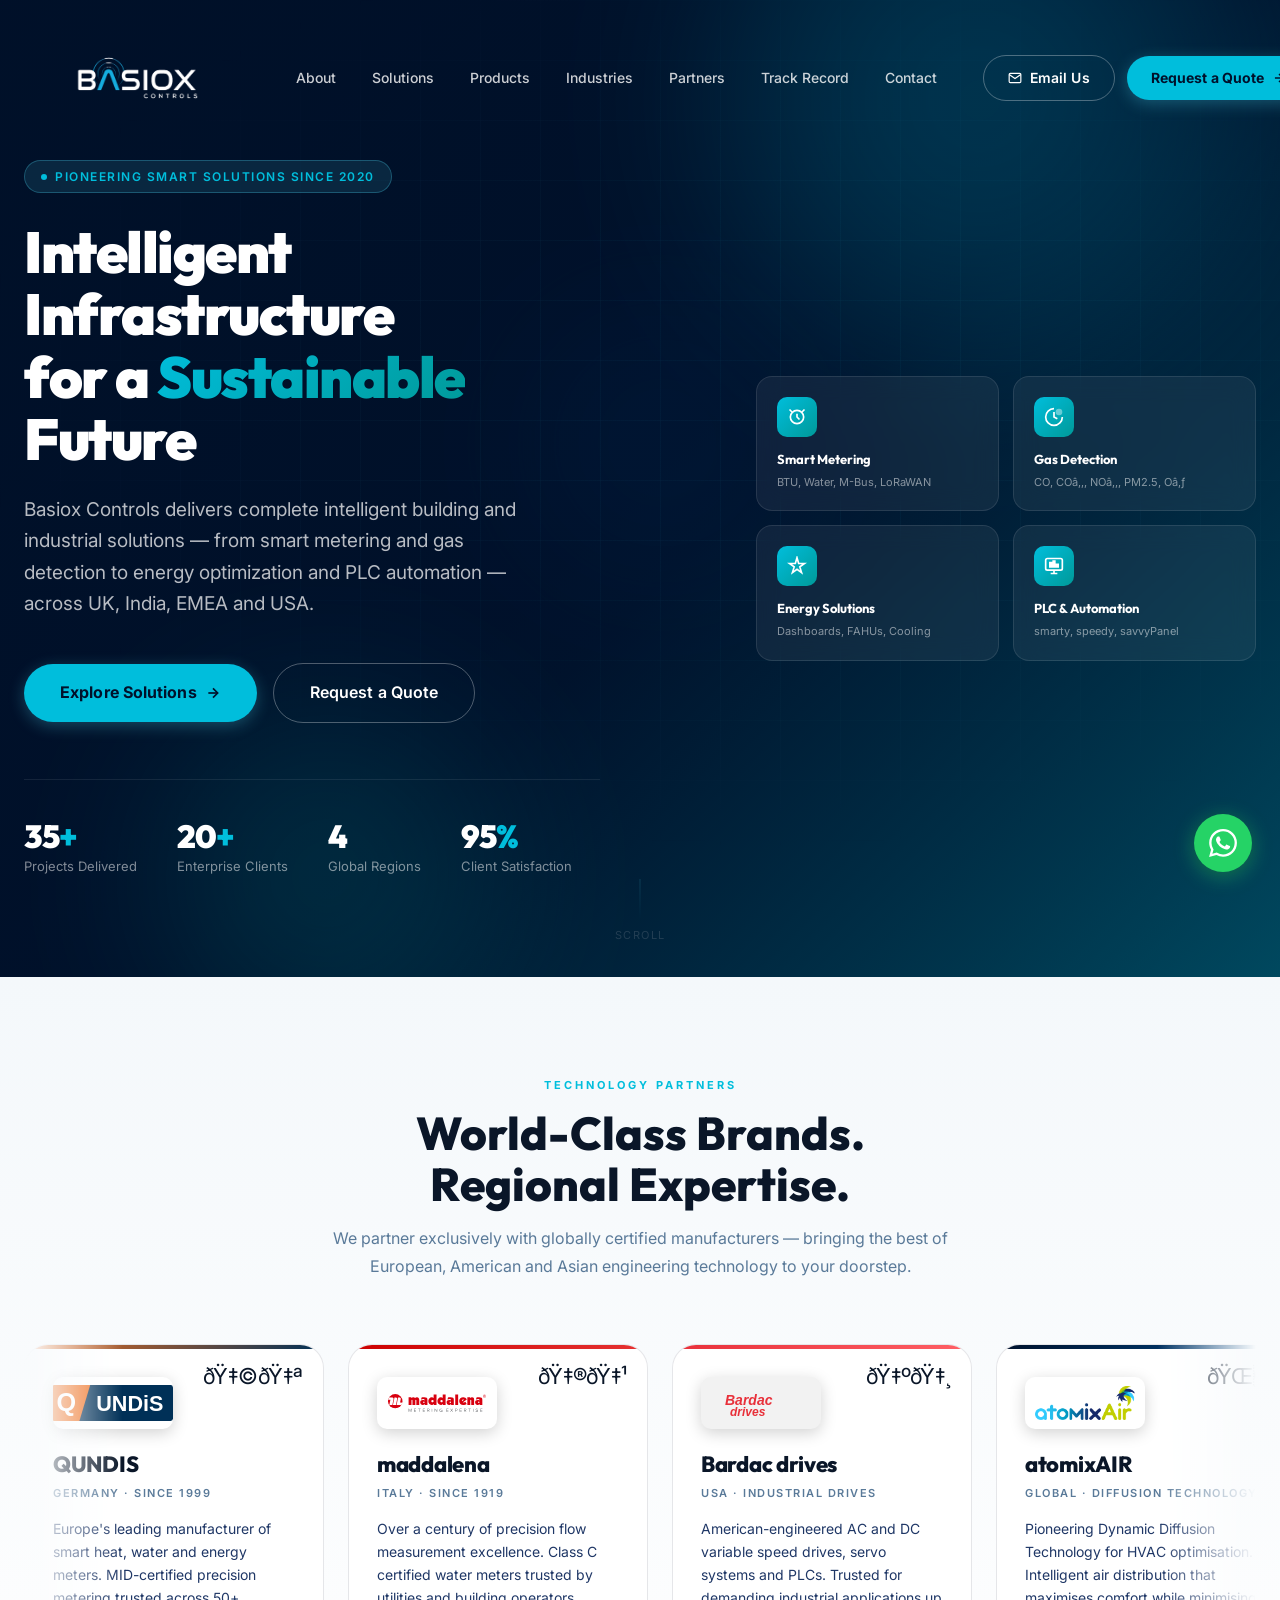
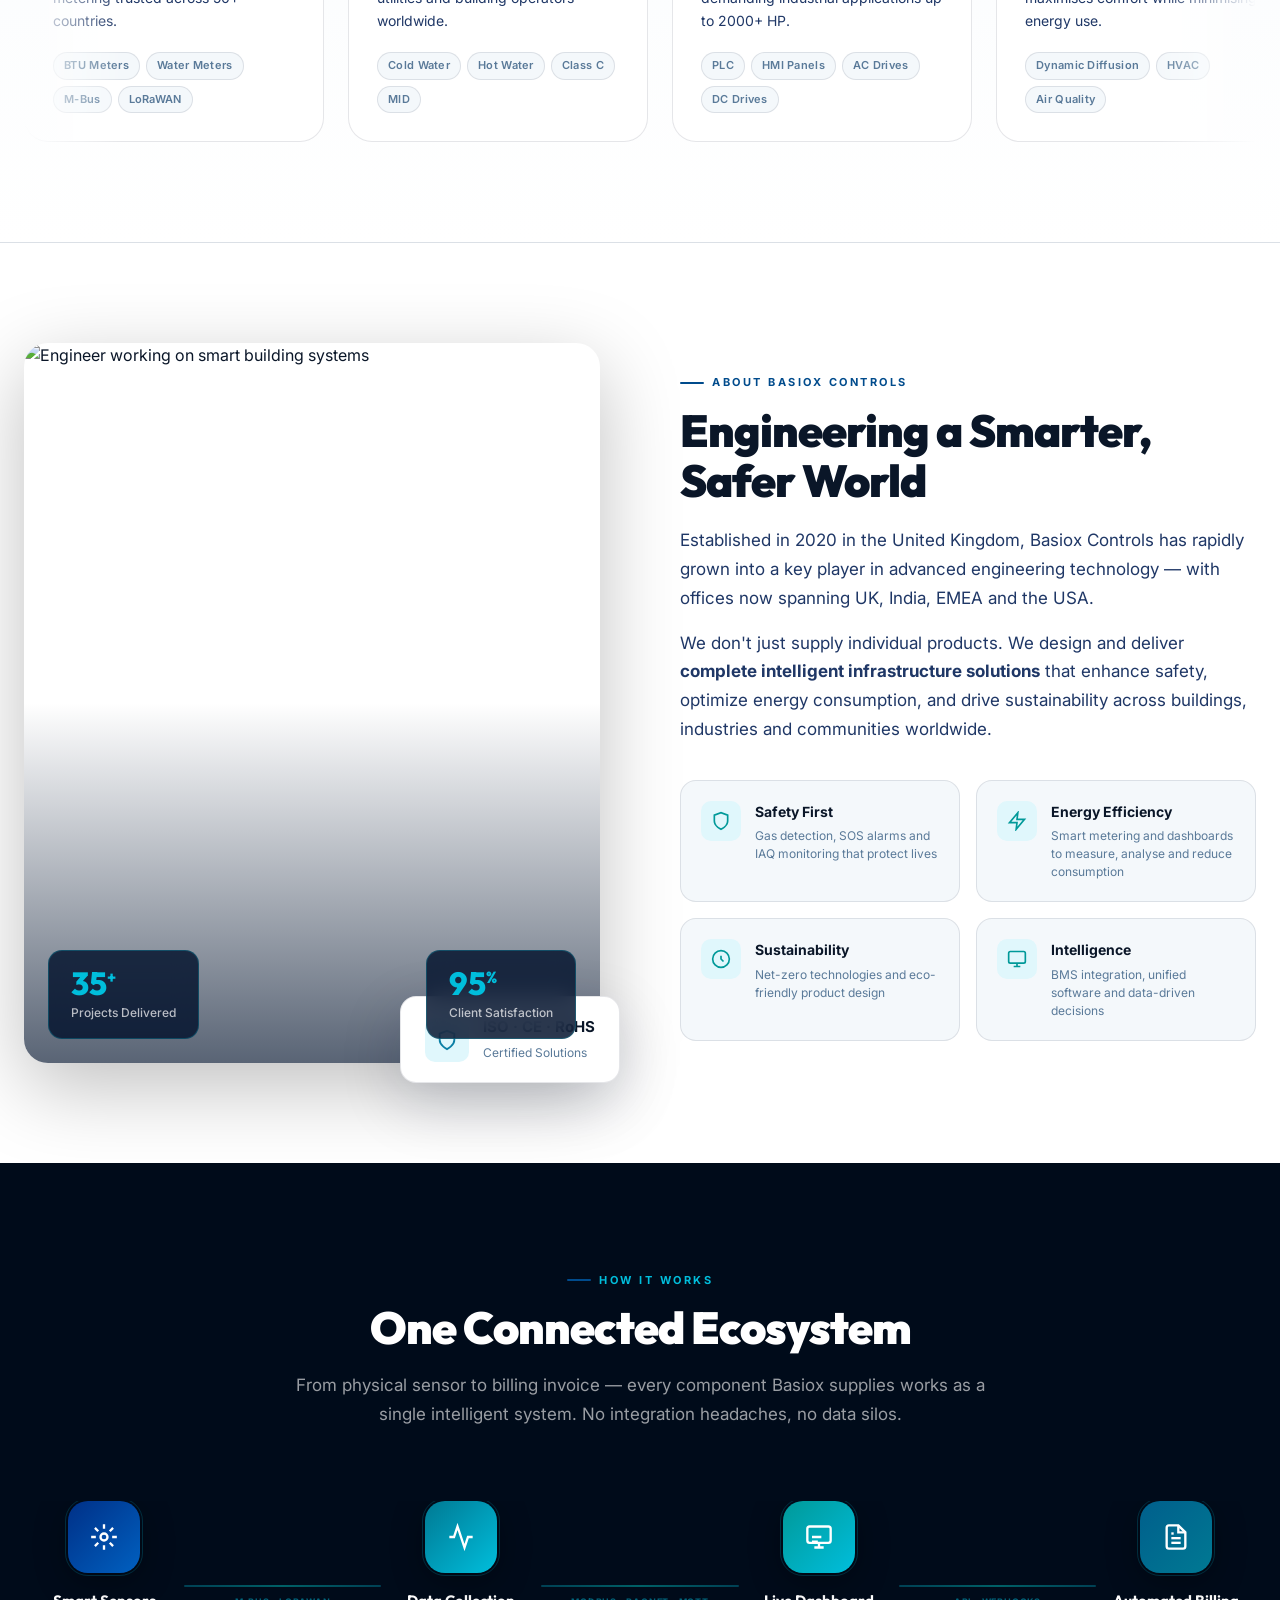
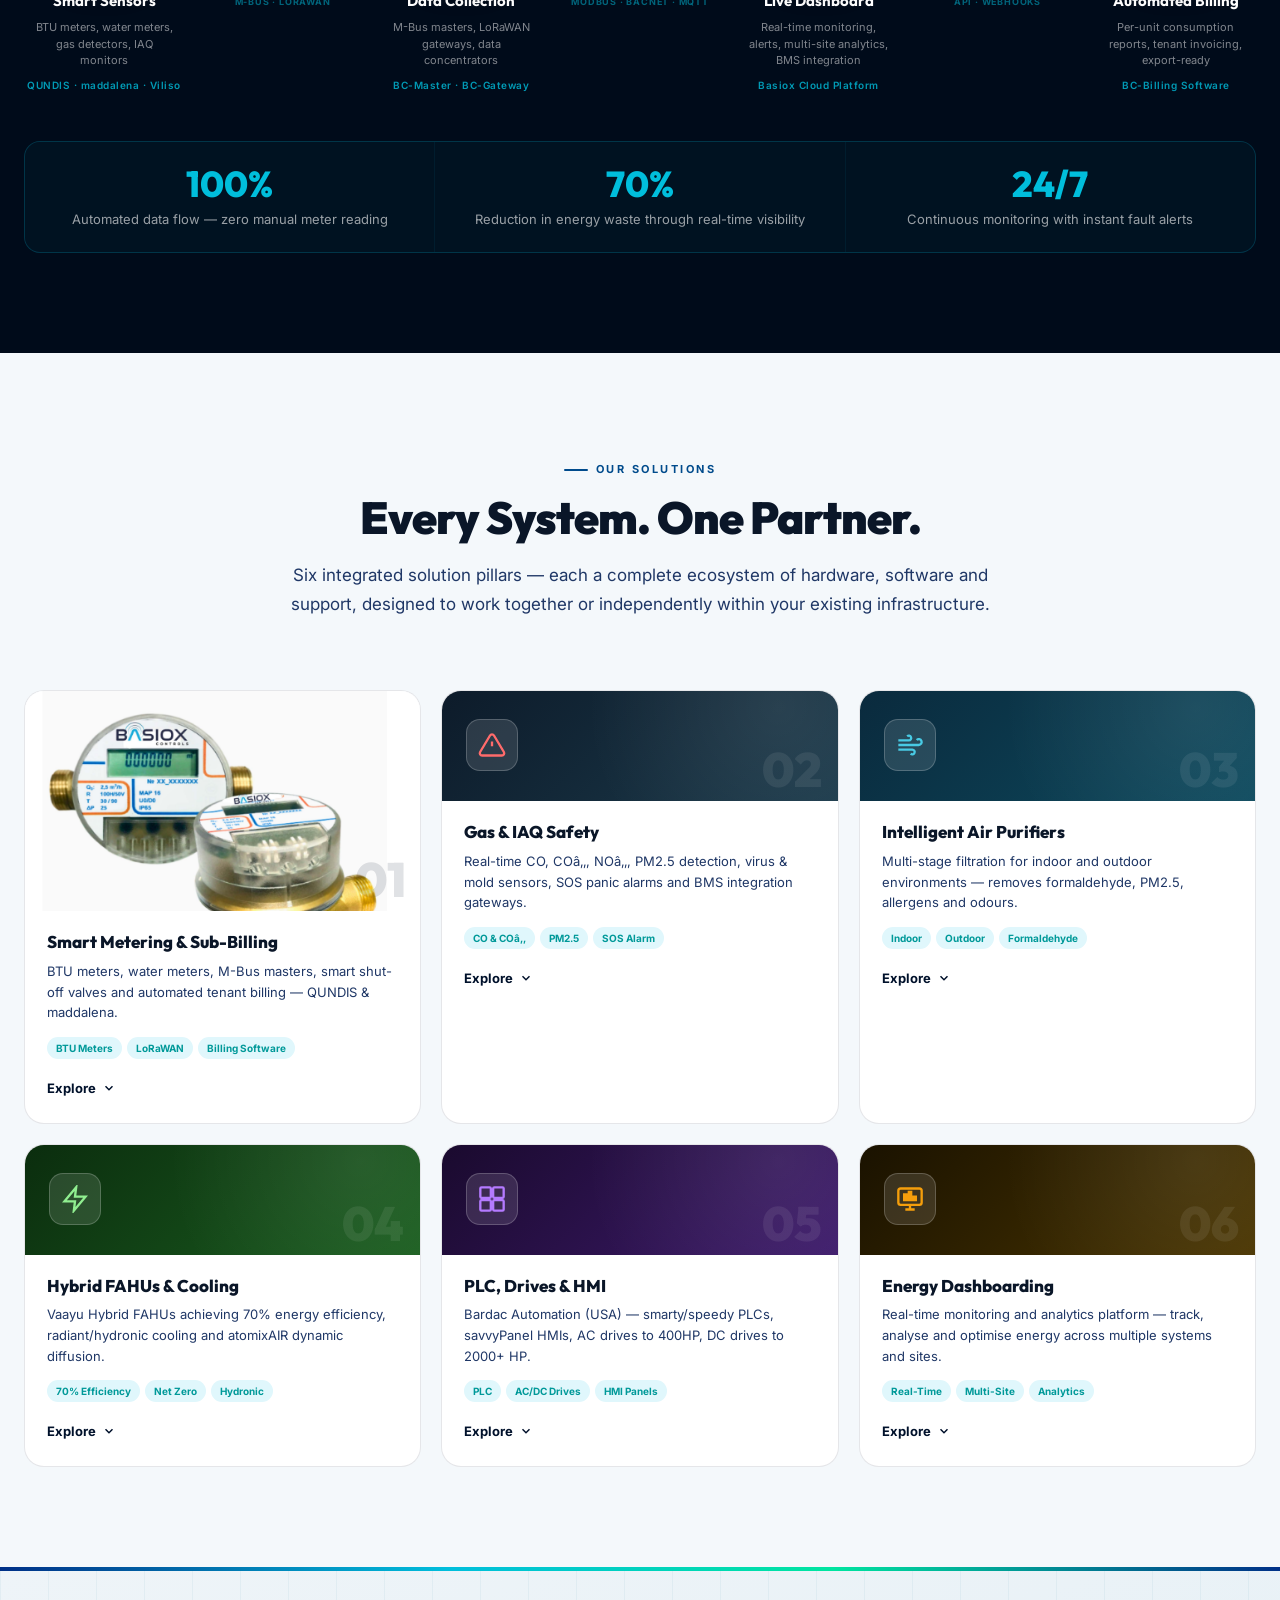
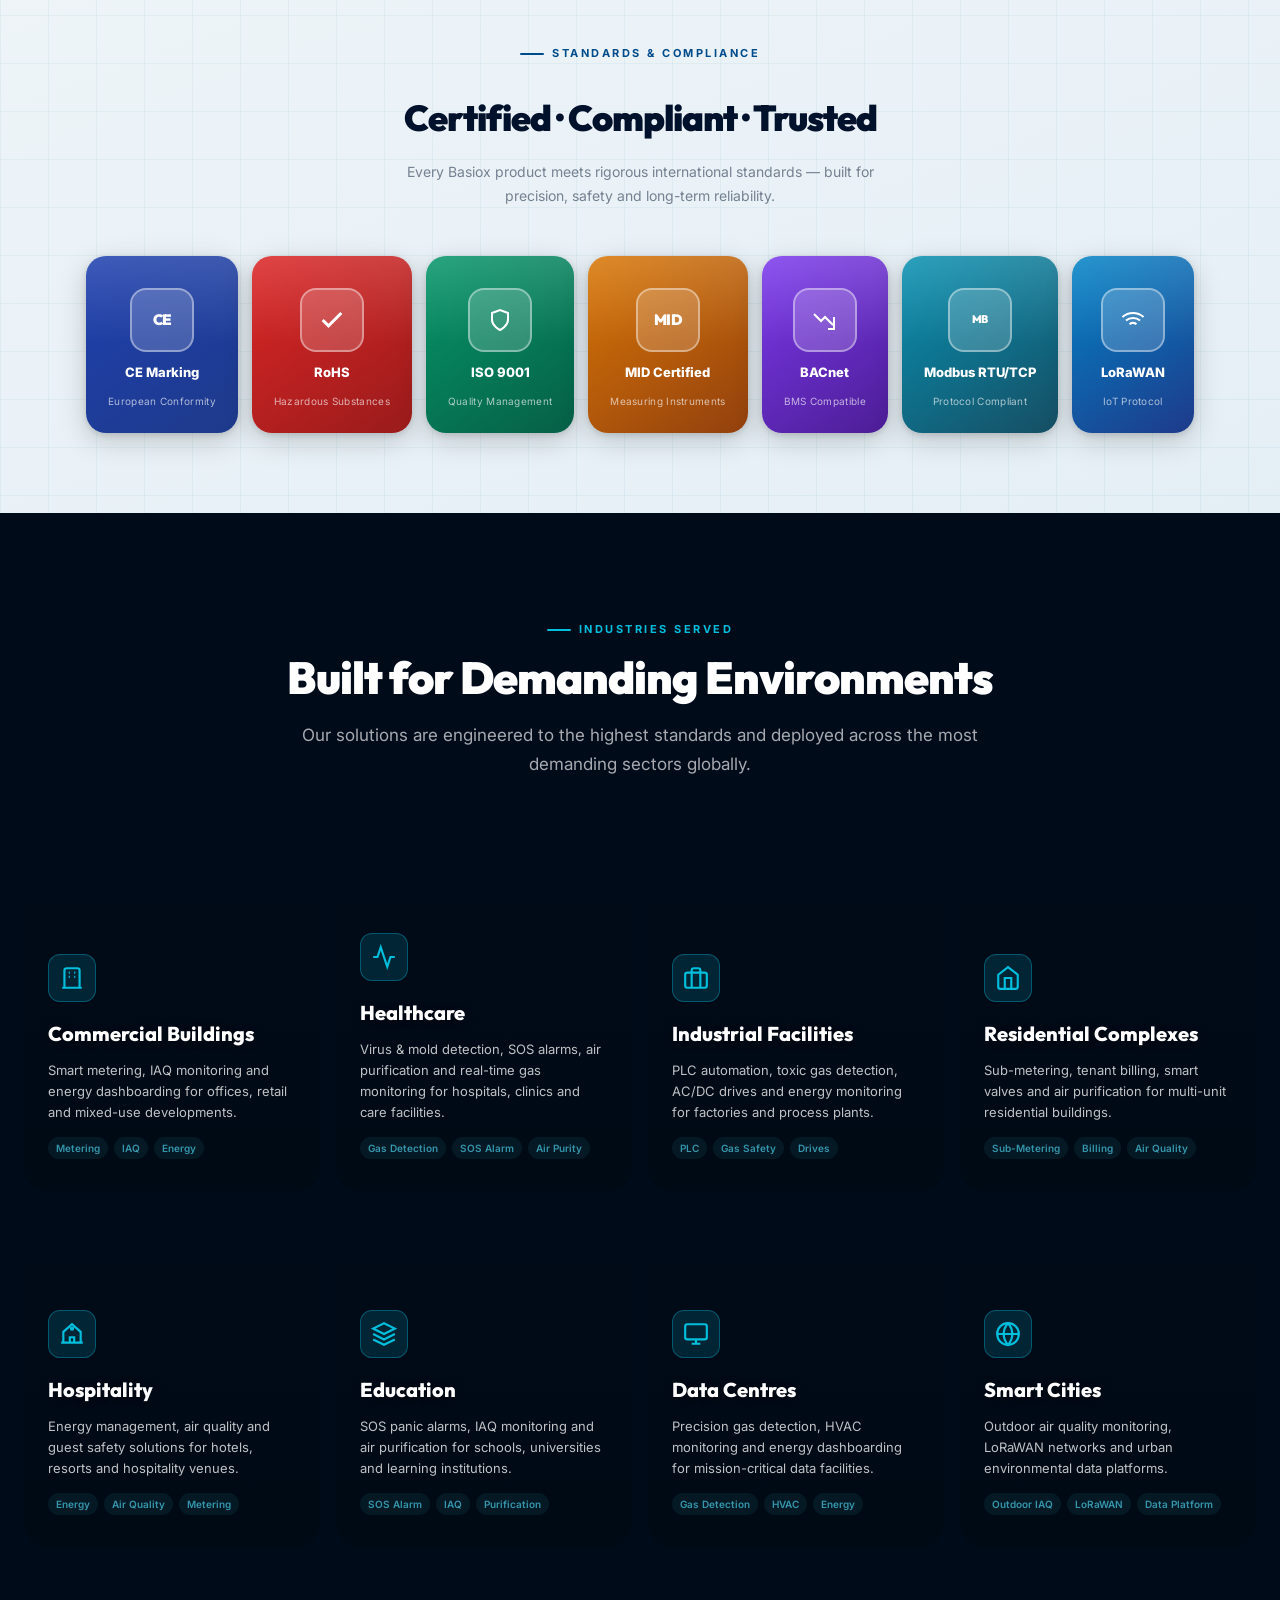
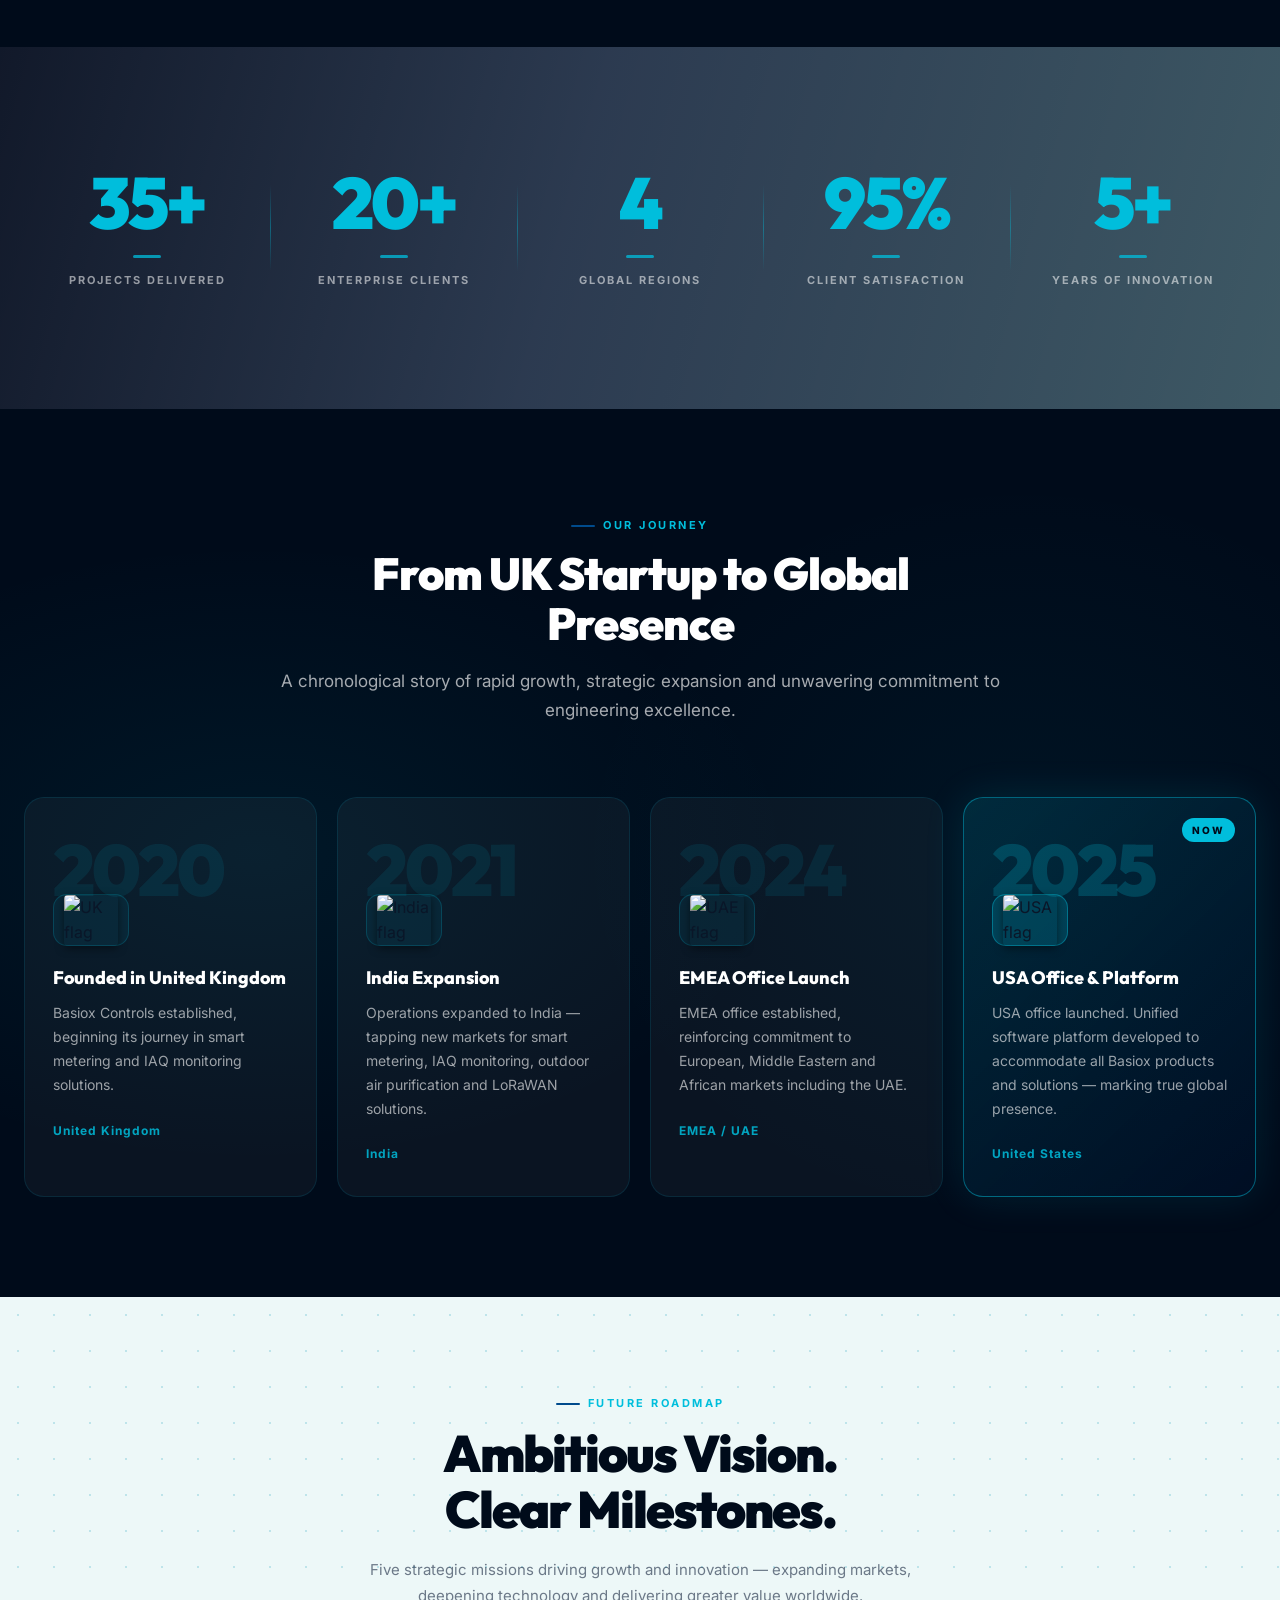
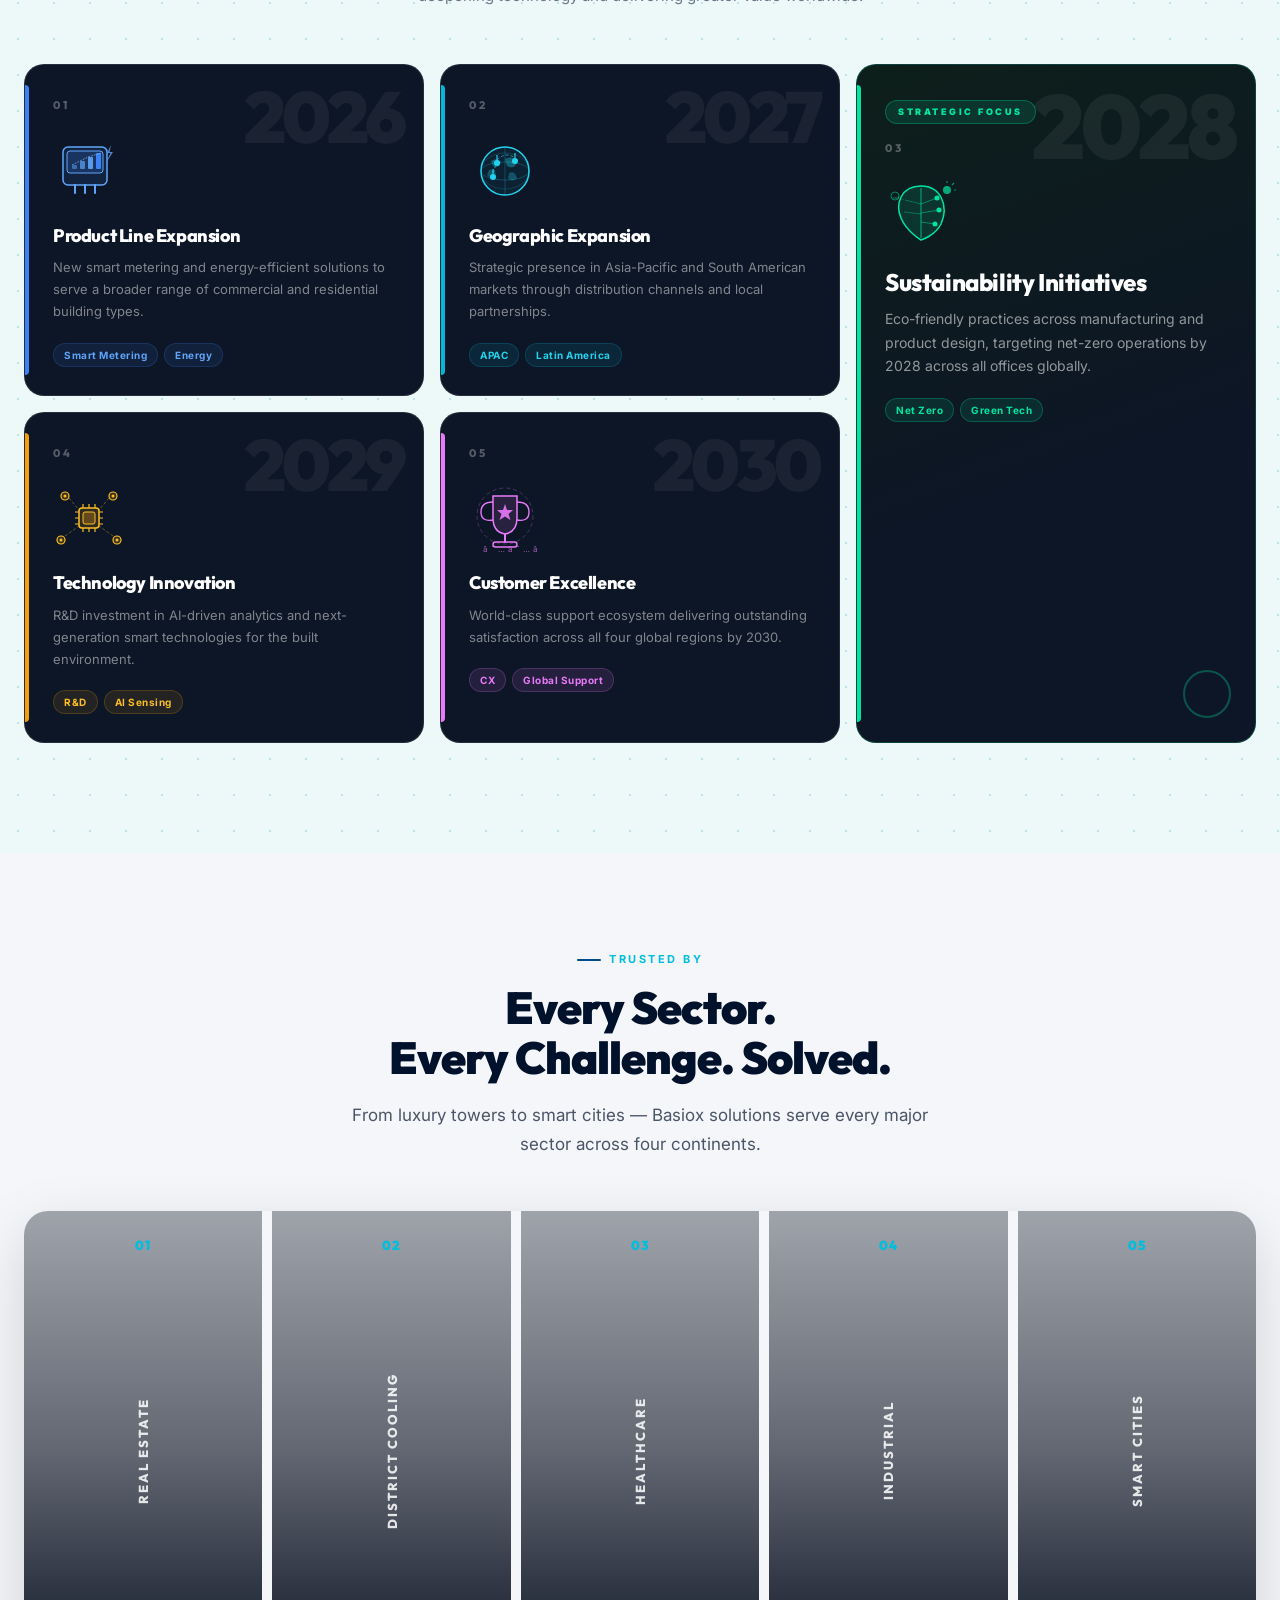
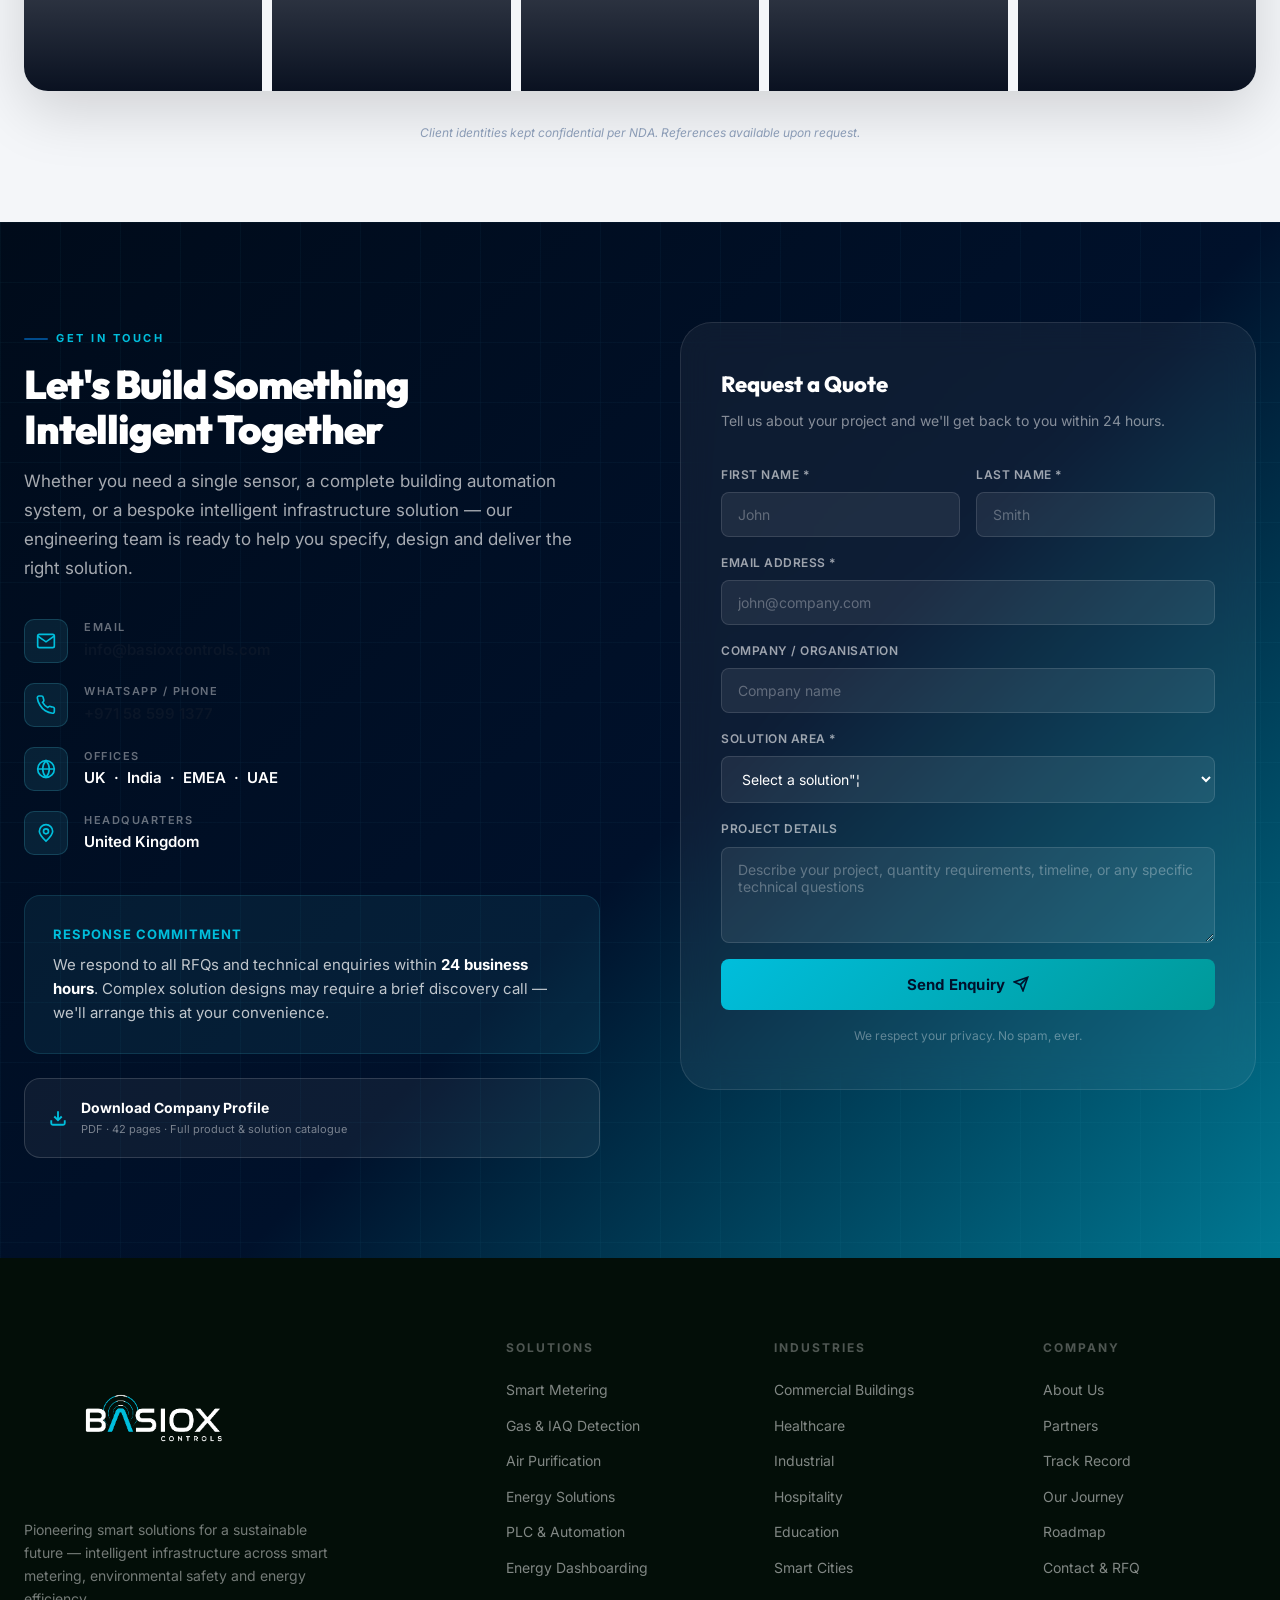
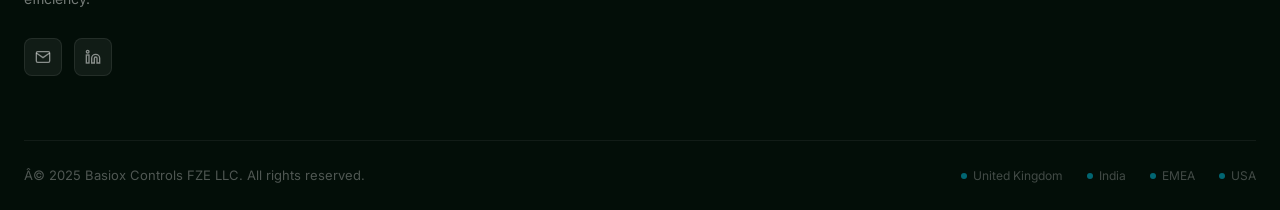
==== commit 53a12ace: "fix: increase metering card image height and fix encoding issues - Increased sol-card-head--product " ====
--- a/index.html
+++ b/index.html
@@ -1,4 +1,4 @@
-<!DOCTYPE html>
+﻿<!DOCTYPE html>
 <html lang="en">
 <head>
   <meta charset="UTF-8">
@@ -161,7 +161,7 @@
               <svg width="20" height="20" viewBox="0 0 24 24" fill="none" stroke="currentColor" stroke-width="2"><path d="M12 2a10 10 0 1 0 10 10"/><path d="M12 6v6l4 2"/><circle cx="18" cy="6" r="3" fill="currentColor" opacity="0.4"/></svg>
             </div>
             <div class="hero-card-title">Gas Detection</div>
-            <div class="hero-card-desc">CO, CO₂, NO₂, PM2.5, O₃</div>
+            <div class="hero-card-desc">CO, COâ‚‚, NOâ‚‚, PM2.5, Oâ‚ƒ</div>
           </div>
           <div class="hero-card">
             <div class="hero-card-icon">
@@ -209,7 +209,7 @@
           <div class="partner-showcase-icon partner-logo-box" style="padding:0;overflow:hidden;">
             <img src="images/partners/qundis.svg" alt="QUNDIS" class="partner-logo-img">
           </div>
-          <div class="partner-showcase-flag">🇩🇪</div>
+          <div class="partner-showcase-flag">ðŸ‡©ðŸ‡ª</div>
           <div class="partner-showcase-name">QUNDIS</div>
           <div class="partner-showcase-country">Germany · Since 1999</div>
           <p class="partner-showcase-desc">Europe's leading manufacturer of smart heat, water and energy meters. MID-certified precision metering trusted across 50+ countries.</p>
@@ -224,7 +224,7 @@
           <div class="partner-showcase-icon partner-logo-box">
             <img src="images/partners/maddalena.svg" alt="maddalena" class="partner-logo-img">
           </div>
-          <div class="partner-showcase-flag">🇮🇹</div>
+          <div class="partner-showcase-flag">ðŸ‡®ðŸ‡¹</div>
           <div class="partner-showcase-name">maddalena</div>
           <div class="partner-showcase-country">Italy · Since 1919</div>
           <p class="partner-showcase-desc">Over a century of precision flow measurement excellence. Class C certified water meters trusted by utilities and building operators worldwide.</p>
@@ -239,7 +239,7 @@
           <div class="partner-showcase-icon partner-logo-box" style="background:#f2f2f2 !important;">
             <img src="images/partners/bardac.svg" alt="Bardac drives" class="partner-logo-img">
           </div>
-          <div class="partner-showcase-flag">🇺🇸</div>
+          <div class="partner-showcase-flag">ðŸ‡ºðŸ‡¸</div>
           <div class="partner-showcase-name">Bardac drives</div>
           <div class="partner-showcase-country">USA · Industrial Drives</div>
           <p class="partner-showcase-desc">American-engineered AC and DC variable speed drives, servo systems and PLCs. Trusted for demanding industrial applications up to 2000+ HP.</p>
@@ -254,7 +254,7 @@
           <div class="partner-showcase-icon partner-logo-box">
             <img src="images/partners/atomixair.png" alt="atomixAIR" class="partner-logo-img">
           </div>
-          <div class="partner-showcase-flag">🌐</div>
+          <div class="partner-showcase-flag">ðŸŒ</div>
           <div class="partner-showcase-name">atomixAIR</div>
           <div class="partner-showcase-country">Global · Diffusion Technology</div>
           <p class="partner-showcase-desc">Pioneering Dynamic Diffusion Technology for HVAC optimisation. Intelligent air distribution that maximises comfort while minimising energy use.</p>
@@ -269,7 +269,7 @@
           <div class="partner-showcase-icon partner-logo-box">
             <img src="images/partners/vaayu.svg" alt="Vaayu FAHUs" class="partner-logo-img">
           </div>
-          <div class="partner-showcase-flag">🇮🇳</div>
+          <div class="partner-showcase-flag">ðŸ‡®ðŸ‡³</div>
           <div class="partner-showcase-name">Vaayu FAHUs</div>
           <div class="partner-showcase-country">India · Net Zero Solutions</div>
           <p class="partner-showcase-desc">Hybrid Fresh Air Handling Units delivering up to 70% energy savings. The net-zero FAHU solution for sustainable buildings and data centres.</p>
@@ -282,9 +282,9 @@
         <div class="partner-showcase-card" aria-hidden="true">
           <div class="partner-showcase-accent" style="background:linear-gradient(135deg,#F07020,#003057)"></div>
           <div class="partner-showcase-icon partner-logo-box" style="padding:0;overflow:hidden;">
-            <img src="images/partners/qundis.svg" alt="" class="partner-logo-img">
-          </div>
-          <div class="partner-showcase-flag">🇩🇪</div>
+            <img src="images/partners/qundis.svg" alt=— class="partner-logo-img">
+          </div>
+          <div class="partner-showcase-flag">ðŸ‡©ðŸ‡ª</div>
           <div class="partner-showcase-name">QUNDIS</div>
           <div class="partner-showcase-country">Germany · Since 1999</div>
           <p class="partner-showcase-desc">Europe's leading manufacturer of smart heat, water and energy meters. MID-certified precision metering trusted across 50+ countries.</p>
@@ -296,9 +296,9 @@
         <div class="partner-showcase-card" aria-hidden="true">
           <div class="partner-showcase-accent" style="background:linear-gradient(135deg,#CC0000,#E63333)"></div>
           <div class="partner-showcase-icon partner-logo-box">
-            <img src="images/partners/maddalena.svg" alt="" class="partner-logo-img">
-          </div>
-          <div class="partner-showcase-flag">🇮🇹</div>
+            <img src="images/partners/maddalena.svg" alt=— class="partner-logo-img">
+          </div>
+          <div class="partner-showcase-flag">ðŸ‡®ðŸ‡¹</div>
           <div class="partner-showcase-name">maddalena</div>
           <div class="partner-showcase-country">Italy · Since 1919</div>
           <p class="partner-showcase-desc">Over a century of precision flow measurement excellence. Class C certified water meters trusted by utilities and building operators worldwide.</p>
@@ -310,9 +310,9 @@
         <div class="partner-showcase-card" aria-hidden="true">
           <div class="partner-showcase-accent" style="background:linear-gradient(135deg,#E8303A,#ff6066)"></div>
           <div class="partner-showcase-icon partner-logo-box" style="background:#f2f2f2 !important;">
-            <img src="images/partners/bardac.svg" alt="" class="partner-logo-img">
-          </div>
-          <div class="partner-showcase-flag">🇺🇸</div>
+            <img src="images/partners/bardac.svg" alt=— class="partner-logo-img">
+          </div>
+          <div class="partner-showcase-flag">ðŸ‡ºðŸ‡¸</div>
           <div class="partner-showcase-name">Bardac drives</div>
           <div class="partner-showcase-country">USA · Industrial Drives</div>
           <p class="partner-showcase-desc">American-engineered AC and DC variable speed drives, servo systems and PLCs. Trusted for demanding industrial applications up to 2000+ HP.</p>
@@ -324,9 +324,9 @@
         <div class="partner-showcase-card" aria-hidden="true">
           <div class="partner-showcase-accent" style="background:linear-gradient(135deg,#00112B,#004B8C)"></div>
           <div class="partner-showcase-icon partner-logo-box">
-            <img src="images/partners/atomixair.png" alt="" class="partner-logo-img">
-          </div>
-          <div class="partner-showcase-flag">🌐</div>
+            <img src="images/partners/atomixair.png" alt=— class="partner-logo-img">
+          </div>
+          <div class="partner-showcase-flag">ðŸŒ</div>
           <div class="partner-showcase-name">atomixAIR</div>
           <div class="partner-showcase-country">Global · Diffusion Technology</div>
           <p class="partner-showcase-desc">Pioneering Dynamic Diffusion Technology for HVAC optimisation. Intelligent air distribution that maximises comfort while minimising energy use.</p>
@@ -338,9 +338,9 @@
         <div class="partner-showcase-card" aria-hidden="true">
           <div class="partner-showcase-accent" style="background:linear-gradient(135deg,#1A7A4A,#2EA868)"></div>
           <div class="partner-showcase-icon partner-logo-box">
-            <img src="images/partners/vaayu.svg" alt="" class="partner-logo-img">
-          </div>
-          <div class="partner-showcase-flag">🇮🇳</div>
+            <img src="images/partners/vaayu.svg" alt=— class="partner-logo-img">
+          </div>
+          <div class="partner-showcase-flag">ðŸ‡®ðŸ‡³</div>
           <div class="partner-showcase-name">Vaayu FAHUs</div>
           <div class="partner-showcase-country">India · Net Zero Solutions</div>
           <p class="partner-showcase-desc">Hybrid Fresh Air Handling Units delivering up to 70% energy savings. The net-zero FAHU solution for sustainable buildings and data centres.</p>
@@ -531,7 +531,7 @@
     <!-- Cards + inline row-drawers inside the same grid -->
     <div class="sol-grid reveal">
 
-      <!-- ── ROW 1 ── -->
+      <!-- â”€â”€ ROW 1 â”€â”€ -->
       <div class="sol-card" data-sol="metering">
         <div class="sol-card-head sol-card-head--product" style="background:#f0f4f8;">
           <div class="sol-card-num">01</div>
@@ -552,8 +552,8 @@
         </div>
         <div class="sol-card-body">
           <h3 class="sol-card-title">Gas &amp; IAQ Safety</h3>
-          <p class="sol-card-desc">Real-time CO, CO₂, NO₂, PM2.5 detection, virus &amp; mold sensors, SOS panic alarms and BMS integration gateways.</p>
-          <div class="sol-card-tags"><span>CO &amp; CO₂</span><span>PM2.5</span><span>SOS Alarm</span></div>
+          <p class="sol-card-desc">Real-time CO, COâ‚‚, NOâ‚‚, PM2.5 detection, virus &amp; mold sensors, SOS panic alarms and BMS integration gateways.</p>
+          <div class="sol-card-tags"><span>CO &amp; COâ‚‚</span><span>PM2.5</span><span>SOS Alarm</span></div>
           <button class="sol-card-toggle">Explore <svg width="14" height="14" viewBox="0 0 24 24" fill="none" stroke="currentColor" stroke-width="2.5"><polyline points="6 9 12 15 18 9"/></svg></button>
         </div>
       </div>
@@ -603,14 +603,14 @@
               <div class="sol-visual-icon" style="background:rgba(255,80,80,0.12);border-color:rgba(255,80,80,0.3)"><svg width="36" height="36" viewBox="0 0 24 24" fill="none" stroke="#FF6B6B" stroke-width="2"><path d="M10.29 3.86L1.82 18a2 2 0 0 0 1.71 3h16.94a2 2 0 0 0 1.71-3L13.71 3.86a2 2 0 0 0-3.42 0z"/><line x1="12" y1="9" x2="12" y2="13"/><line x1="12" y1="17" x2="12.01" y2="17"/></svg></div>
               <div class="sol-visual-title">Safety &amp; IAQ<br>Monitoring</div>
               <div class="sol-visual-sub">Real-time detection. Instant alerts. Zero compromise.</div>
-              <div class="sol-visual-tags"><span>CO &amp; CO₂</span><span>NO₂ &amp; O₃</span><span>PM2.5</span><span>Virus &amp; Mold</span><span>SOS Alarm</span></div>
+              <div class="sol-visual-tags"><span>CO &amp; COâ‚‚</span><span>NOâ‚‚ &amp; Oâ‚ƒ</span><span>PM2.5</span><span>Virus &amp; Mold</span><span>SOS Alarm</span></div>
             </div>
             <div class="sol-drawer-content">
               <div class="eyebrow">Solution 02</div>
               <h3 class="sol-drawer-title">Environmental Safety &amp; Air Quality</h3>
               <p class="sol-drawer-body">Our advanced gas detection and IAQ monitoring systems provide continuous, real-time environmental surveillance — protecting occupants, ensuring compliance, and integrating seamlessly with HVAC and BMS systems to automate responses before hazards escalate.</p>
               <ul class="sol-features">
-                <li class="sol-feature"><span class="sol-feature-check"><svg width="12" height="12" viewBox="0 0 24 24" fill="none" stroke="currentColor" stroke-width="3"><polyline points="20 6 9 17 4 12"/></svg></span>Multi-Gas Detectors — CO, CO₂, NO₂, O₂, O₃, T, RH, PM2.5, PM10, UV</li>
+                <li class="sol-feature"><span class="sol-feature-check"><svg width="12" height="12" viewBox="0 0 24 24" fill="none" stroke="currentColor" stroke-width="3"><polyline points="20 6 9 17 4 12"/></svg></span>Multi-Gas Detectors — CO, COâ‚‚, NOâ‚‚, Oâ‚‚, Oâ‚ƒ, T, RH, PM2.5, PM10, UV</li>
                 <li class="sol-feature"><span class="sol-feature-check"><svg width="12" height="12" viewBox="0 0 24 24" fill="none" stroke="currentColor" stroke-width="3"><polyline points="20 6 9 17 4 12"/></svg></span>Virus &amp; Mold Sensors — biological airborne contaminant detection</li>
                 <li class="sol-feature"><span class="sol-feature-check"><svg width="12" height="12" viewBox="0 0 24 24" fill="none" stroke="currentColor" stroke-width="3"><polyline points="20 6 9 17 4 12"/></svg></span>SOS &amp; Panic Alarm — touch + voice-activated emergency sensor</li>
                 <li class="sol-feature"><span class="sol-feature-check"><svg width="12" height="12" viewBox="0 0 24 24" fill="none" stroke="currentColor" stroke-width="3"><polyline points="20 6 9 17 4 12"/></svg></span>Real-time alerts to security personnel, caregivers, BMS</li>
@@ -646,7 +646,7 @@
         </div>
       </div><!-- /#row-drawer-1 -->
 
-      <!-- ── ROW 2 ── -->
+      <!-- â”€â”€ ROW 2 â”€â”€ -->
       <div class="sol-card" data-sol="energy">
         <div class="sol-card-head" style="background:linear-gradient(135deg,#0B2D0E 0%,#1A5E1F 100%)">
           <div class="sol-card-icon"><svg width="28" height="28" viewBox="0 0 24 24" fill="none" stroke="#90EE90" stroke-width="2"><path d="M13 2L3 14h9l-1 8 10-12h-9l1-8z"/></svg></div>
@@ -764,7 +764,6 @@
 
   </div>
 </section>
-
 
 <!-- ===================================================================
      CERTIFICATIONS
@@ -1188,7 +1187,7 @@
             <path d="M36 36 L19 34" stroke="#00E5A0" stroke-width="0.9" opacity="0.4"/>
             <!-- CO2 molecules orbiting -->
             <circle cx="10" cy="18" r="4" stroke="#00E5A0" stroke-width="1" opacity="0.5"/>
-            <text x="7.5" y="21" font-size="4" fill="#00E5A0" opacity="0.7" font-family="monospace">CO₂</text>
+            <text x="7.5" y="21" font-size="4" fill="#00E5A0" opacity="0.7" font-family="monospace">COâ‚‚</text>
             <!-- Sun rays top right -->
             <circle cx="62" cy="12" r="4" fill="#00E5A0" opacity="0.7"/>
             <line x1="62" y1="5" x2="62" y2="3" stroke="#00E5A0" stroke-width="1.2" opacity="0.6"/>
@@ -1274,7 +1273,7 @@
             <!-- Star inside trophy -->
             <path d="M36 22 L38 28 L44 28 L39.5 32 L41.5 38 L36 34.5 L30.5 38 L32.5 32 L28 28 L34 28 Z" fill="#E879F9" opacity="0.9"/>
             <!-- 5 small stars across bottom -->
-            <text x="14" y="70" font-size="8" fill="#E879F9" opacity="0.7" letter-spacing="3">★★★★★</text>
+            <text x="14" y="70" font-size="8" fill="#E879F9" opacity="0.7" letter-spacing="3">â˜…â˜…â˜…â˜…â˜…</text>
           </svg>
         </div>
         <h3 class="rm-tile-title">Customer Excellence</h3>
@@ -1473,7 +1472,7 @@
           <div class="form-group">
             <label for="solution">Solution Area *</label>
             <select id="solution" name="Solution Area" class="form-control" required>
-              <option value="" disabled selected>Select a solution…</option>
+              <option value=— disabled selected>Select a solution"¦</option>
               <option>Smart Metering &amp; Sub-Billing</option>
               <option>Gas Detection &amp; IAQ Monitoring</option>
               <option>Intelligent Air Purification</option>
@@ -1488,7 +1487,7 @@
 
           <div class="form-group">
             <label for="message">Project Details</label>
-            <textarea id="message" name="Project Details" class="form-control" rows="4" placeholder="Describe your project, quantity requirements, timeline, or any specific technical questions…"></textarea>
+            <textarea id="message" name="Project Details" class="form-control" rows="4" placeholder="Describe your project, quantity requirements, timeline, or any specific technical questions"¦"></textarea>
           </div>
 
           <button type="submit" class="form-submit">
@@ -1577,7 +1576,7 @@
     </div>
 
     <div class="footer-bottom">
-      <div class="footer-copy">© 2025 Basiox Controls FZE LLC. All rights reserved.</div>
+      <div class="footer-copy">Â© 2025 Basiox Controls FZE LLC. All rights reserved.</div>
       <div class="footer-offices">
         <span class="footer-office">United Kingdom</span>
         <span class="footer-office">India</span>
--- a/css/style.css
+++ b/css/style.css
@@ -1,5 +1,5 @@
-/* ==========================================================================
-   BASIOX CONTROLS — Design System & Global Styles
+﻿/* ==========================================================================
+   BASIOX CONTROLS â€” Design System & Global Styles
    ========================================================================== */
 
 /* --- Fonts --- */
@@ -7,7 +7,7 @@
 
 /* --- CSS Custom Properties --- */
 :root {
-  /* Brand Colors — Siemens Teal Edition */
+  /* Brand Colors â€” Siemens Teal Edition */
   --forest:      #00112B;   /* Primary dark navy */
   --forest-mid:  #002B5C;   /* Mid navy */
   --forest-light:#004B8C;   /* Light navy */
@@ -1068,7 +1068,7 @@
 }
 
 /* ==========================================================================
-   SOLUTIONS — unified grid + drawer
+   SOLUTIONS â€” unified grid + drawer
    ========================================================================== */
 .sol-unified {
   background: var(--off-white);
@@ -1143,9 +1143,9 @@
 
 /* Product-photo card head */
 .sol-card-head--product {
-  min-height: 160px;
+  min-height: 220px;
   overflow: hidden;
-  padding: 16px 18px;
+  padding: 0;
   align-items: flex-start;
 }
 
@@ -1157,7 +1157,7 @@
   width: 100%;
   height: 100%;
   object-fit: cover;
-  object-position: center center;
+  object-position: center 15%;
   z-index: 1;
 }
 
@@ -1221,7 +1221,7 @@
   transform: rotate(180deg);
 }
 
-/* Row drawer — spans full grid width, sits after each row of cards */
+/* Row drawer â€” spans full grid width, sits after each row of cards */
 .sol-row-drawer {
   display: none;
   grid-column: 1 / -1;
@@ -1557,7 +1557,7 @@
 }
 
 /* ==========================================================================
-   TIMELINE SECTION — card grid redesign
+   TIMELINE SECTION â€” card grid redesign
    ========================================================================== */
 .tl-section {
   background: var(--bg-dark);
@@ -1725,7 +1725,7 @@
 }
 
 /* ==========================================================================
-   STATS — full-bleed photo, floating numbers, no boxes
+   STATS â€” full-bleed photo, floating numbers, no boxes
    ========================================================================== */
 .stats-hero-section {
   position: relative;
@@ -1823,7 +1823,7 @@
 .stat-item, .stat-number, .stat-label { display: none; }
 
 /* ==========================================================================
-   ROADMAP — Bento Mission Tiles
+   ROADMAP â€” Bento Mission Tiles
    ========================================================================== */
 .rm-section {
   position: relative;
@@ -1870,7 +1870,7 @@
   gap: 16px;
 }
 
-/* Tile layout: 1+2 on left 2×2, tile 3 spans right column both rows, 4+5 on bottom left */
+/* Tile layout: 1+2 on left 2Ã—2, tile 3 spans right column both rows, 4+5 on bottom left */
 .rm-tile--1 { grid-column: 1; grid-row: 1; }
 .rm-tile--2 { grid-column: 2; grid-row: 1; }
 .rm-tile--3 { grid-column: 3; grid-row: 1 / 3; }
@@ -1955,7 +1955,7 @@
   text-transform: uppercase;
 }
 
-/* Pictorial SVG illustration — no box, raw artwork */
+/* Pictorial SVG illustration â€” no box, raw artwork */
 .rm-tile-visual {
   margin-bottom: 18px;
 }
@@ -2728,20 +2728,20 @@
 }
 
 /* Individual bold gradients */
-.cert-badge:nth-child(1)  { background: linear-gradient(145deg, #1e40af, #1e3a8a); }  /* CE — navy blue */
-.cert-badge:nth-child(3)  { background: linear-gradient(145deg, #dc2626, #991b1b); }  /* RoHS — deep red */
-.cert-badge:nth-child(5)  { background: linear-gradient(145deg, #059669, #065f46); }  /* ISO — forest green */
-.cert-badge:nth-child(7)  { background: linear-gradient(145deg, #d97706, #92400e); }  /* MID — rich amber */
-.cert-badge:nth-child(9)  { background: linear-gradient(145deg, #7c3aed, #4c1d95); }  /* BACnet — deep purple */
-.cert-badge:nth-child(11) { background: linear-gradient(145deg, #0891b2, #164e63); }  /* Modbus — ocean teal */
-.cert-badge:nth-child(13) { background: linear-gradient(145deg, #0284c7, #1e3a8a); }  /* LoRaWAN — sky→navy */
+.cert-badge:nth-child(1)  { background: linear-gradient(145deg, #1e40af, #1e3a8a); }  /* CE â€” navy blue */
+.cert-badge:nth-child(3)  { background: linear-gradient(145deg, #dc2626, #991b1b); }  /* RoHS â€” deep red */
+.cert-badge:nth-child(5)  { background: linear-gradient(145deg, #059669, #065f46); }  /* ISO â€” forest green */
+.cert-badge:nth-child(7)  { background: linear-gradient(145deg, #d97706, #92400e); }  /* MID â€” rich amber */
+.cert-badge:nth-child(9)  { background: linear-gradient(145deg, #7c3aed, #4c1d95); }  /* BACnet â€” deep purple */
+.cert-badge:nth-child(11) { background: linear-gradient(145deg, #0891b2, #164e63); }  /* Modbus â€” ocean teal */
+.cert-badge:nth-child(13) { background: linear-gradient(145deg, #0284c7, #1e3a8a); }  /* LoRaWAN â€” skyâ†’navy */
 
 .cert-badge:hover {
   transform: translateY(-8px) scale(1.02);
   box-shadow: 0 24px 56px rgba(0,0,0,0.28), 0 6px 16px rgba(0,0,0,0.16);
 }
 
-/* Badge mark — white on coloured bg */
+/* Badge mark â€” white on coloured bg */
 .cert-badge-mark {
   width: 64px;
   height: 64px;
@@ -2846,7 +2846,7 @@
 
 .sector-strip:hover .sector-strip-bg { transform: scale(1.04); }
 
-/* Dark overlay — heavier on sides to show text on collapsed strips */
+/* Dark overlay â€” heavier on sides to show text on collapsed strips */
 .sector-strip::after {
   content: '';
   position: absolute;
@@ -2869,7 +2869,7 @@
   );
 }
 
-/* Vertical number label — visible when collapsed */
+/* Vertical number label â€” visible when collapsed */
 .sector-strip-num {
   position: absolute;
   top: 24px;
@@ -2886,7 +2886,7 @@
 
 .sector-strip:hover .sector-strip-num { opacity: 0; }
 
-/* Vertical text label — visible when collapsed */
+/* Vertical text label â€” visible when collapsed */
 .sector-strip-label {
   position: absolute;
   bottom: 50%;
@@ -2906,7 +2906,7 @@
 
 .sector-strip:hover .sector-strip-label { opacity: 0; }
 
-/* Detail content — fades in when expanded */
+/* Detail content â€” fades in when expanded */
 .sector-strip-detail {
   position: absolute;
   bottom: 0; left: 0; right: 0;
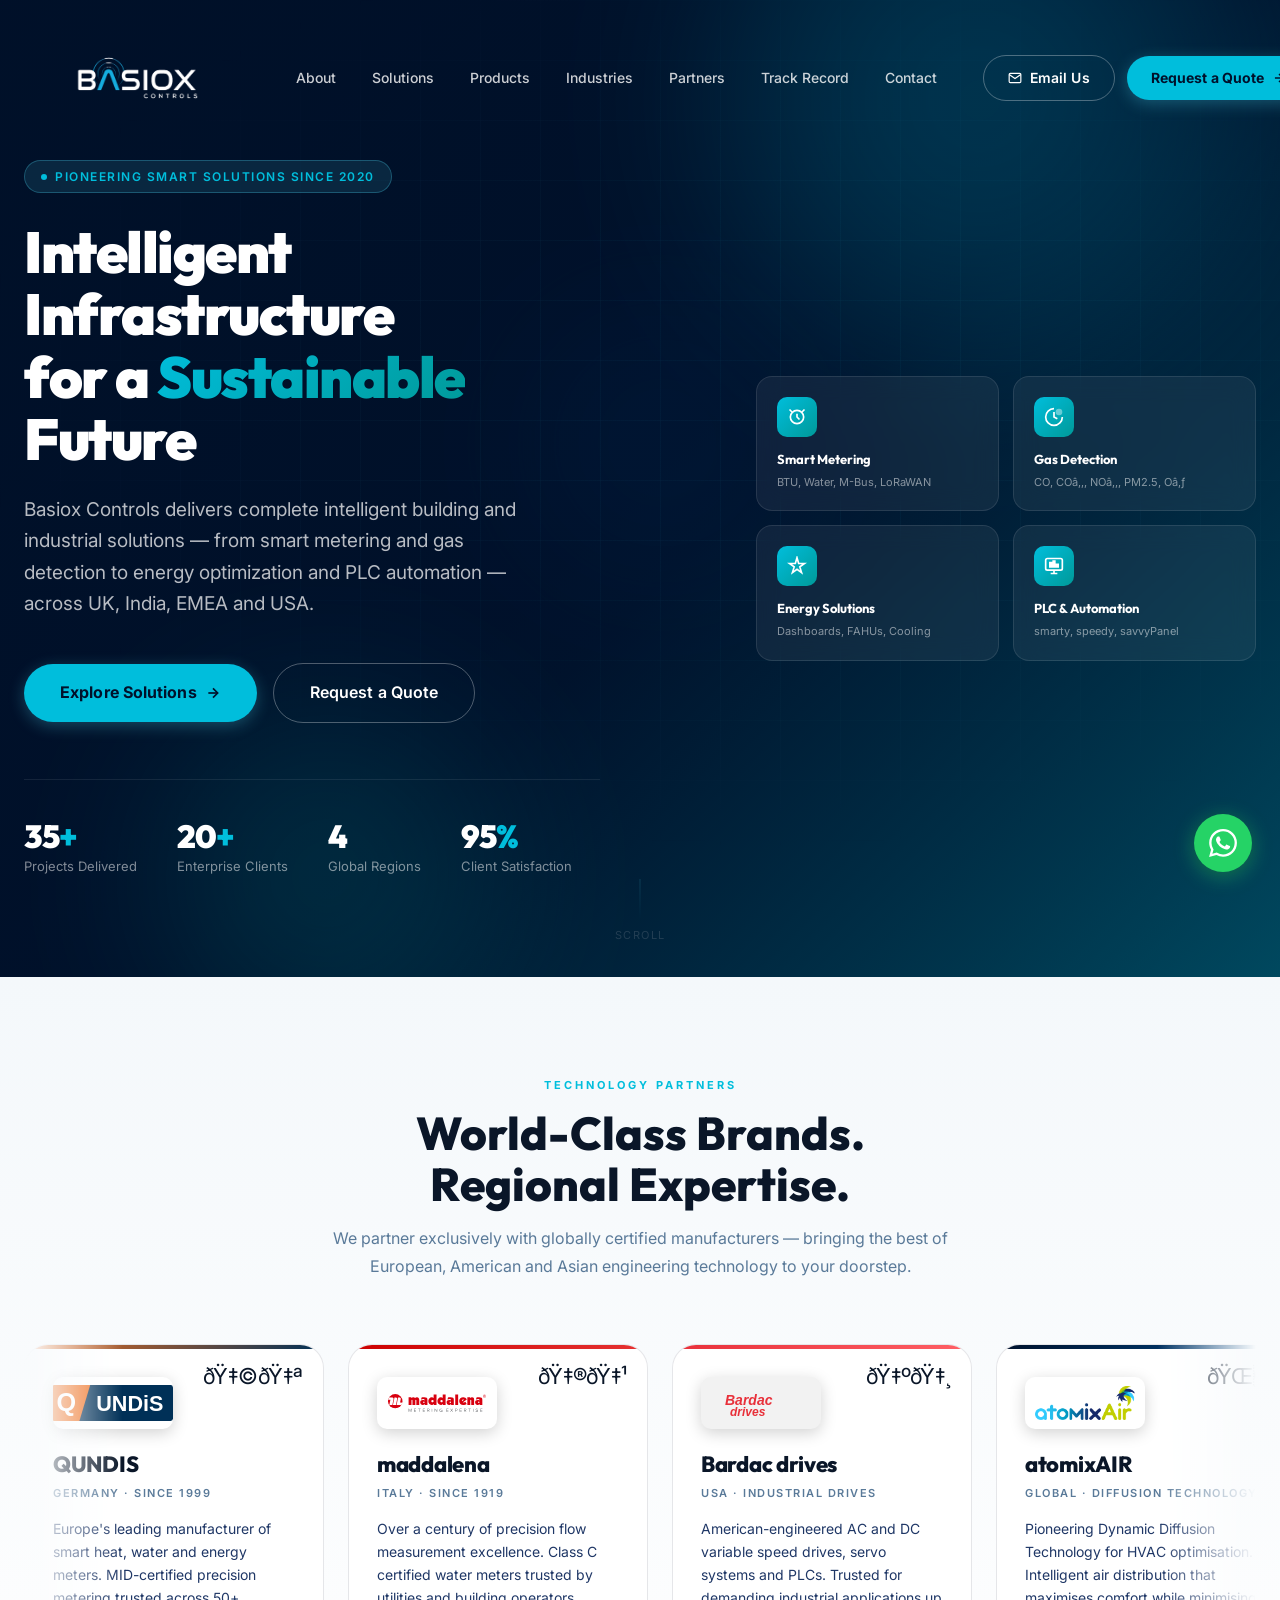
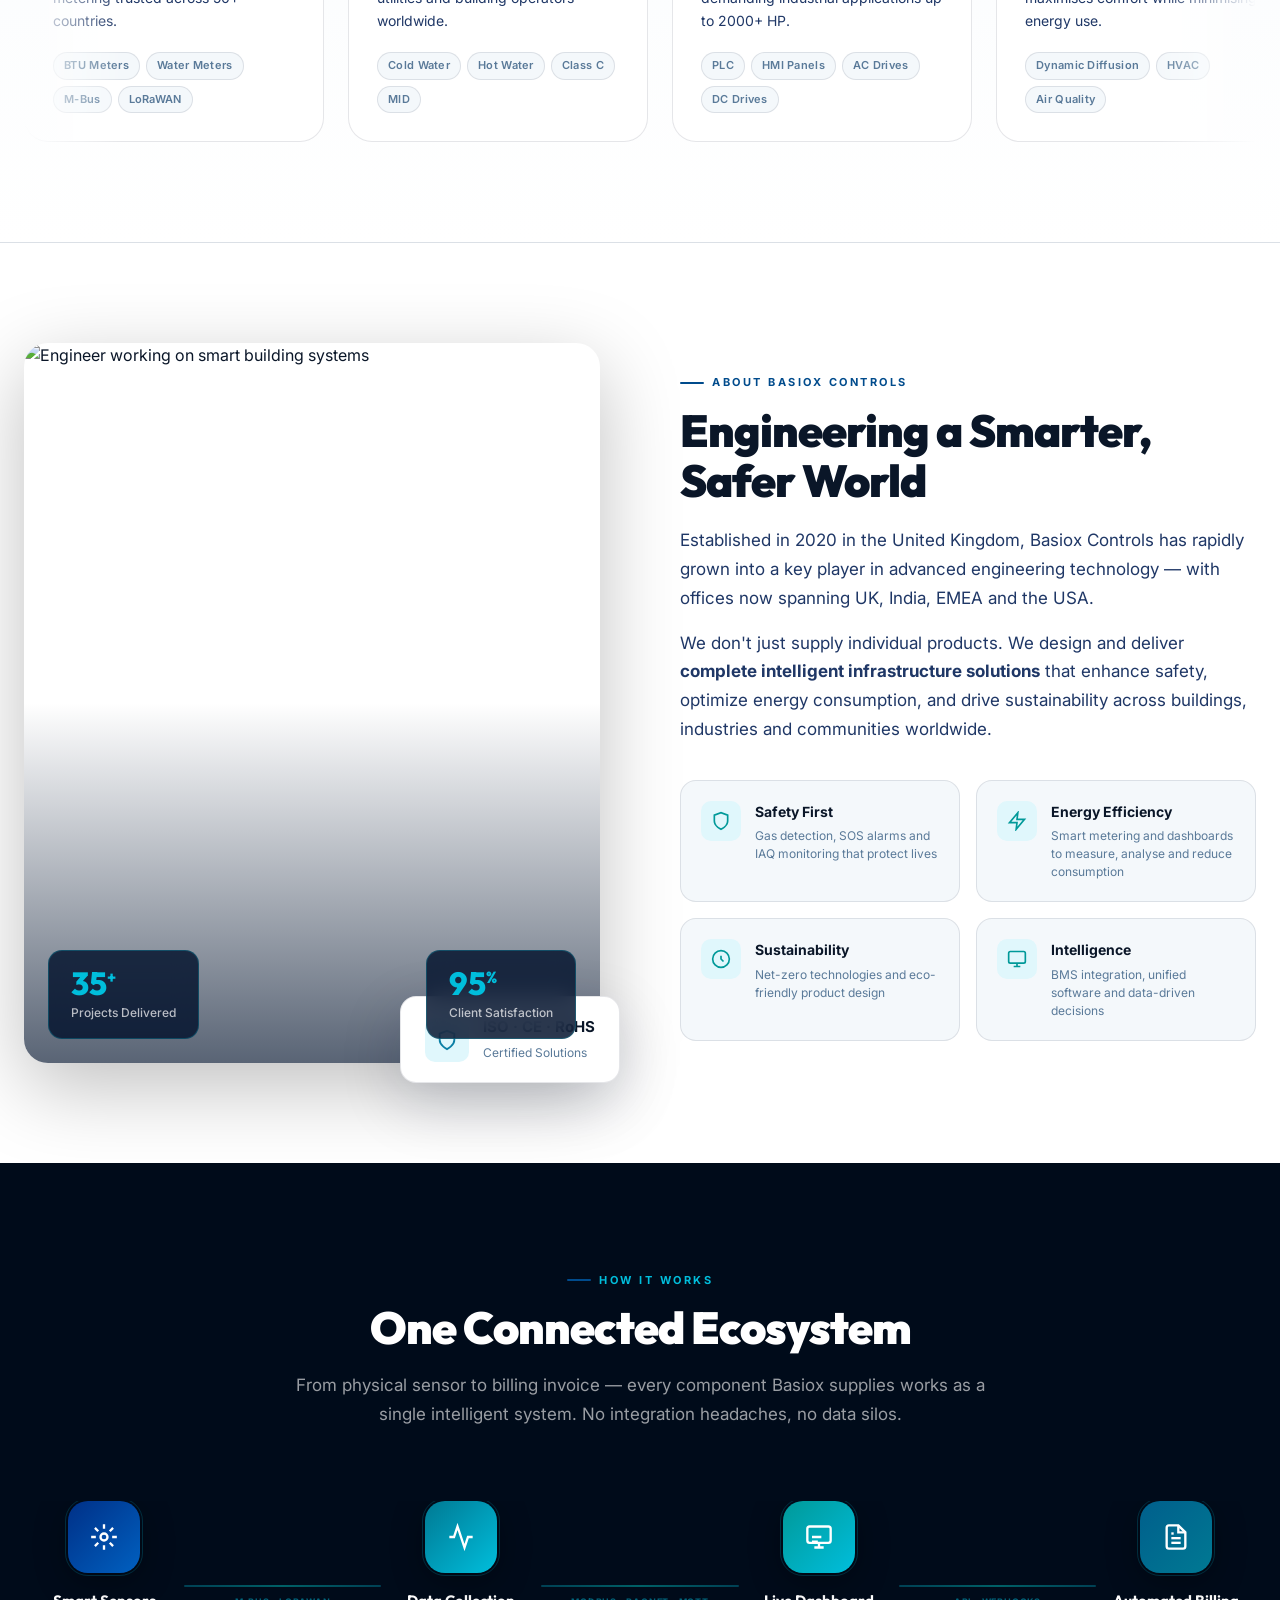
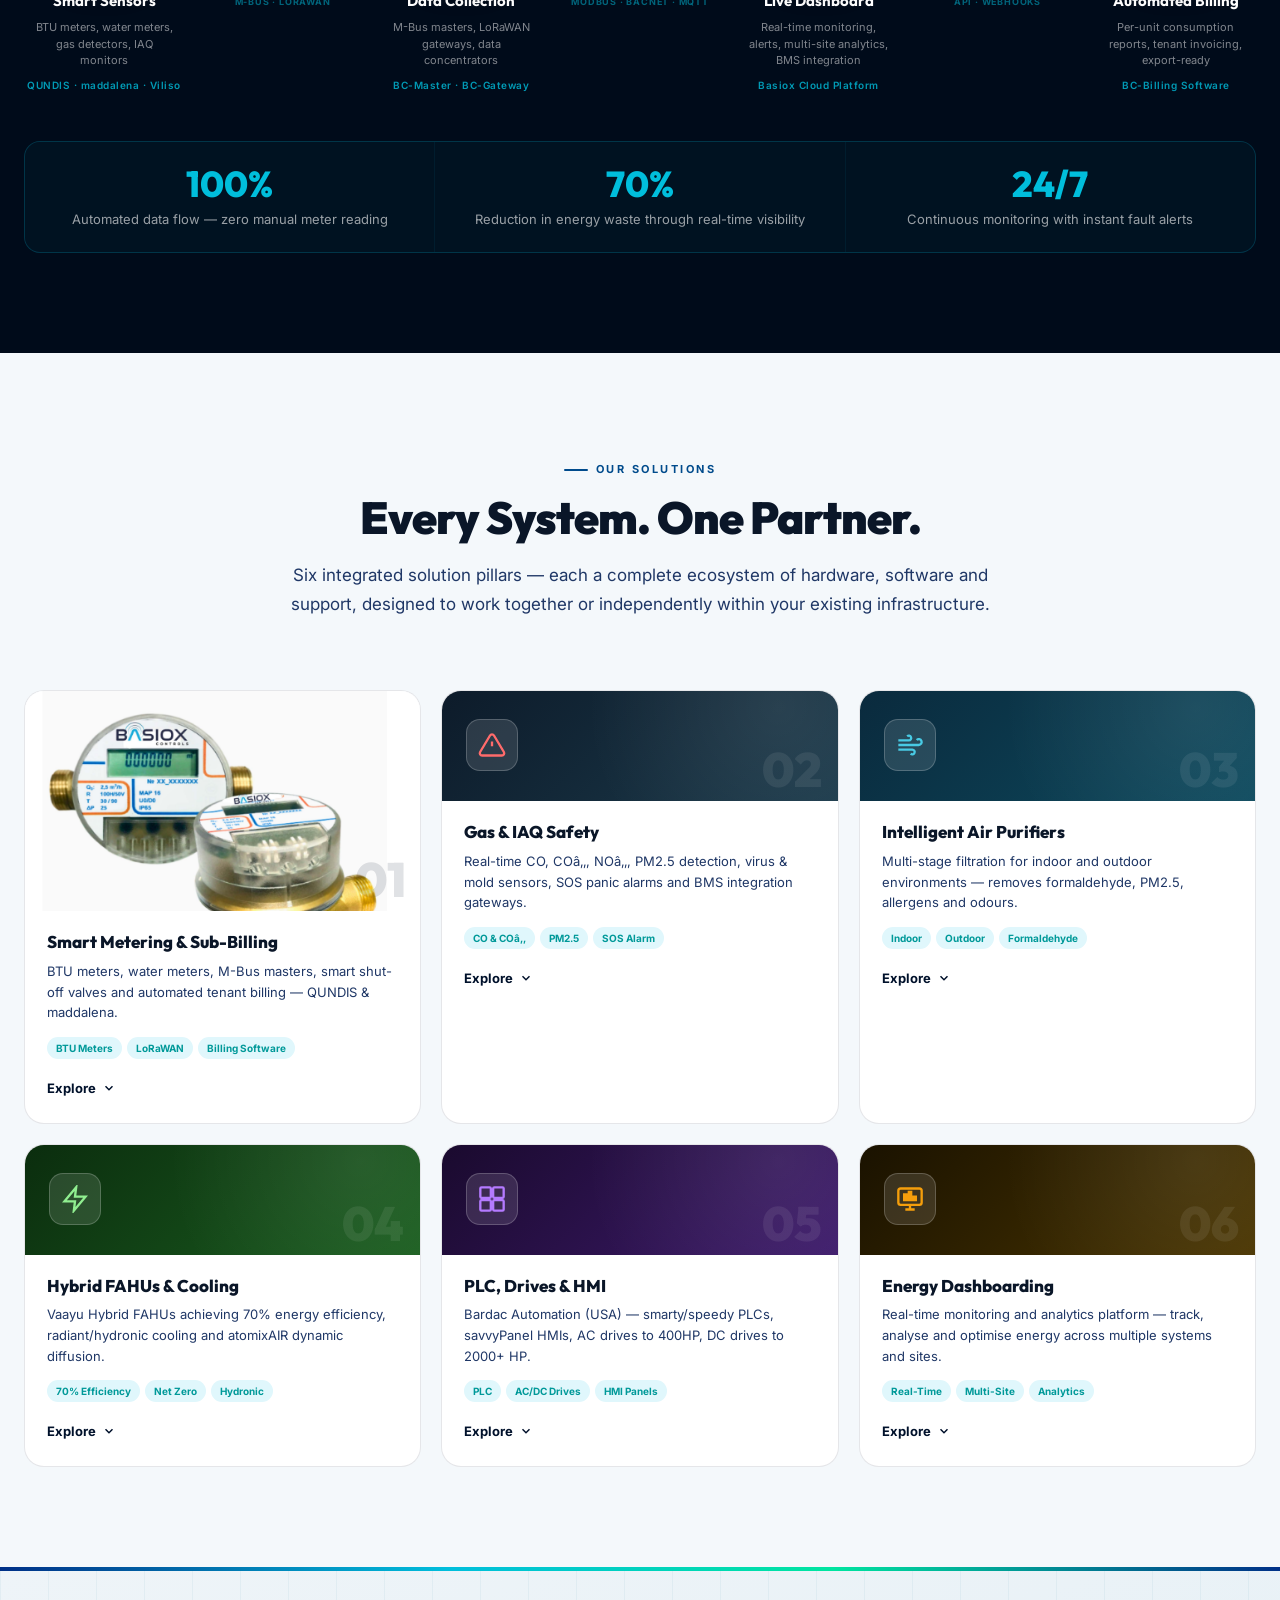
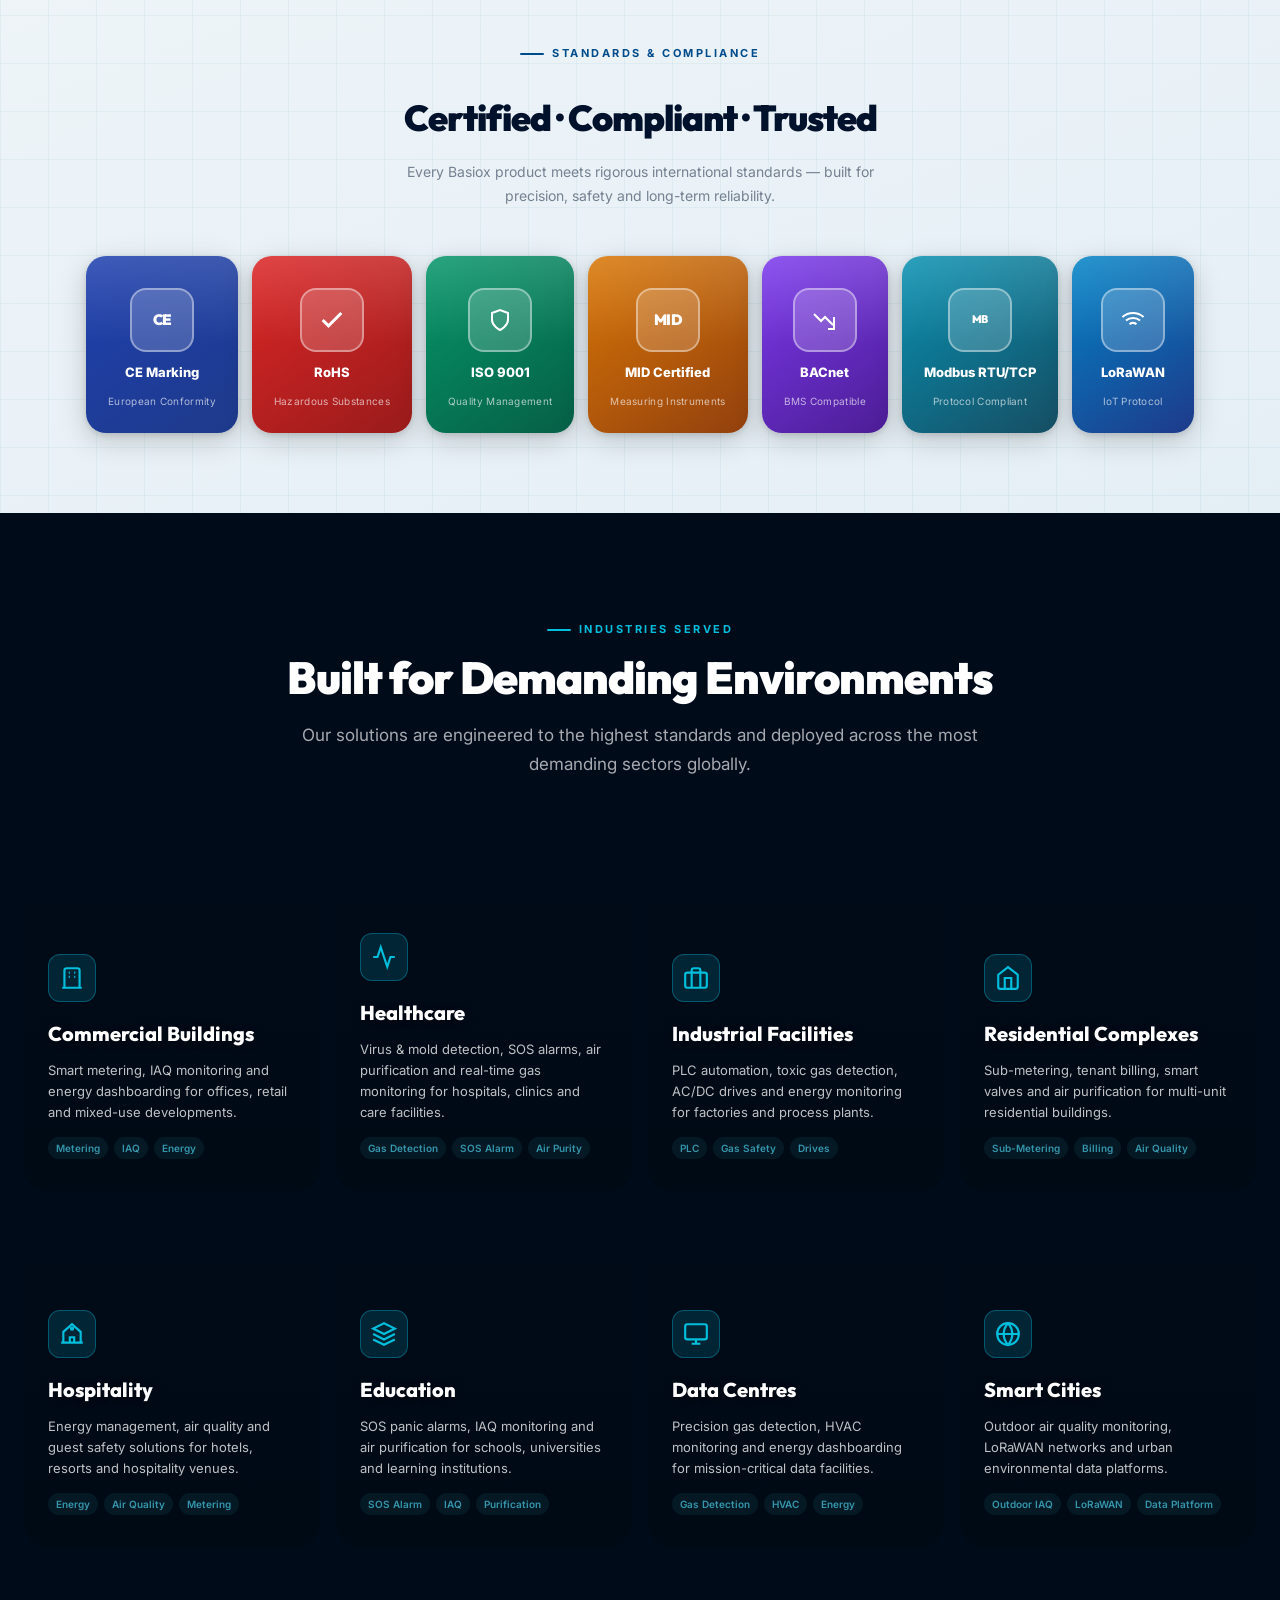
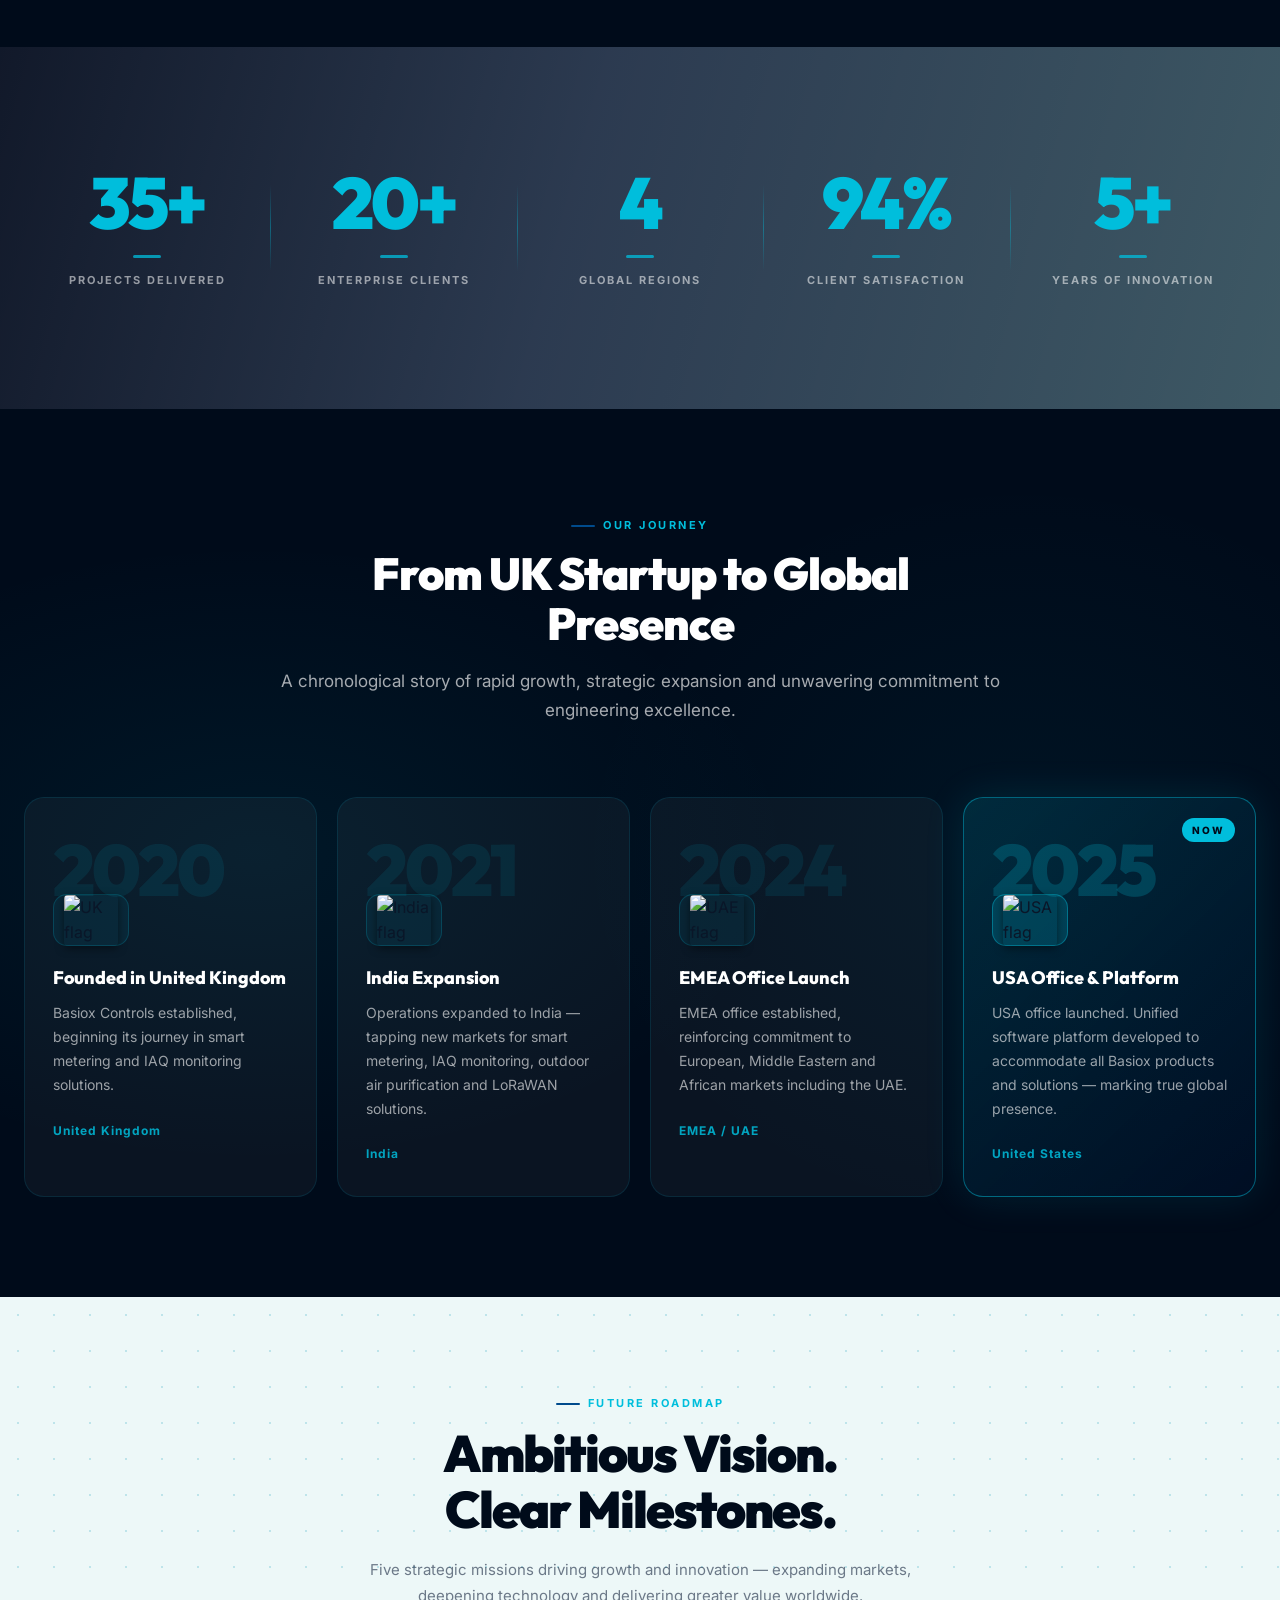
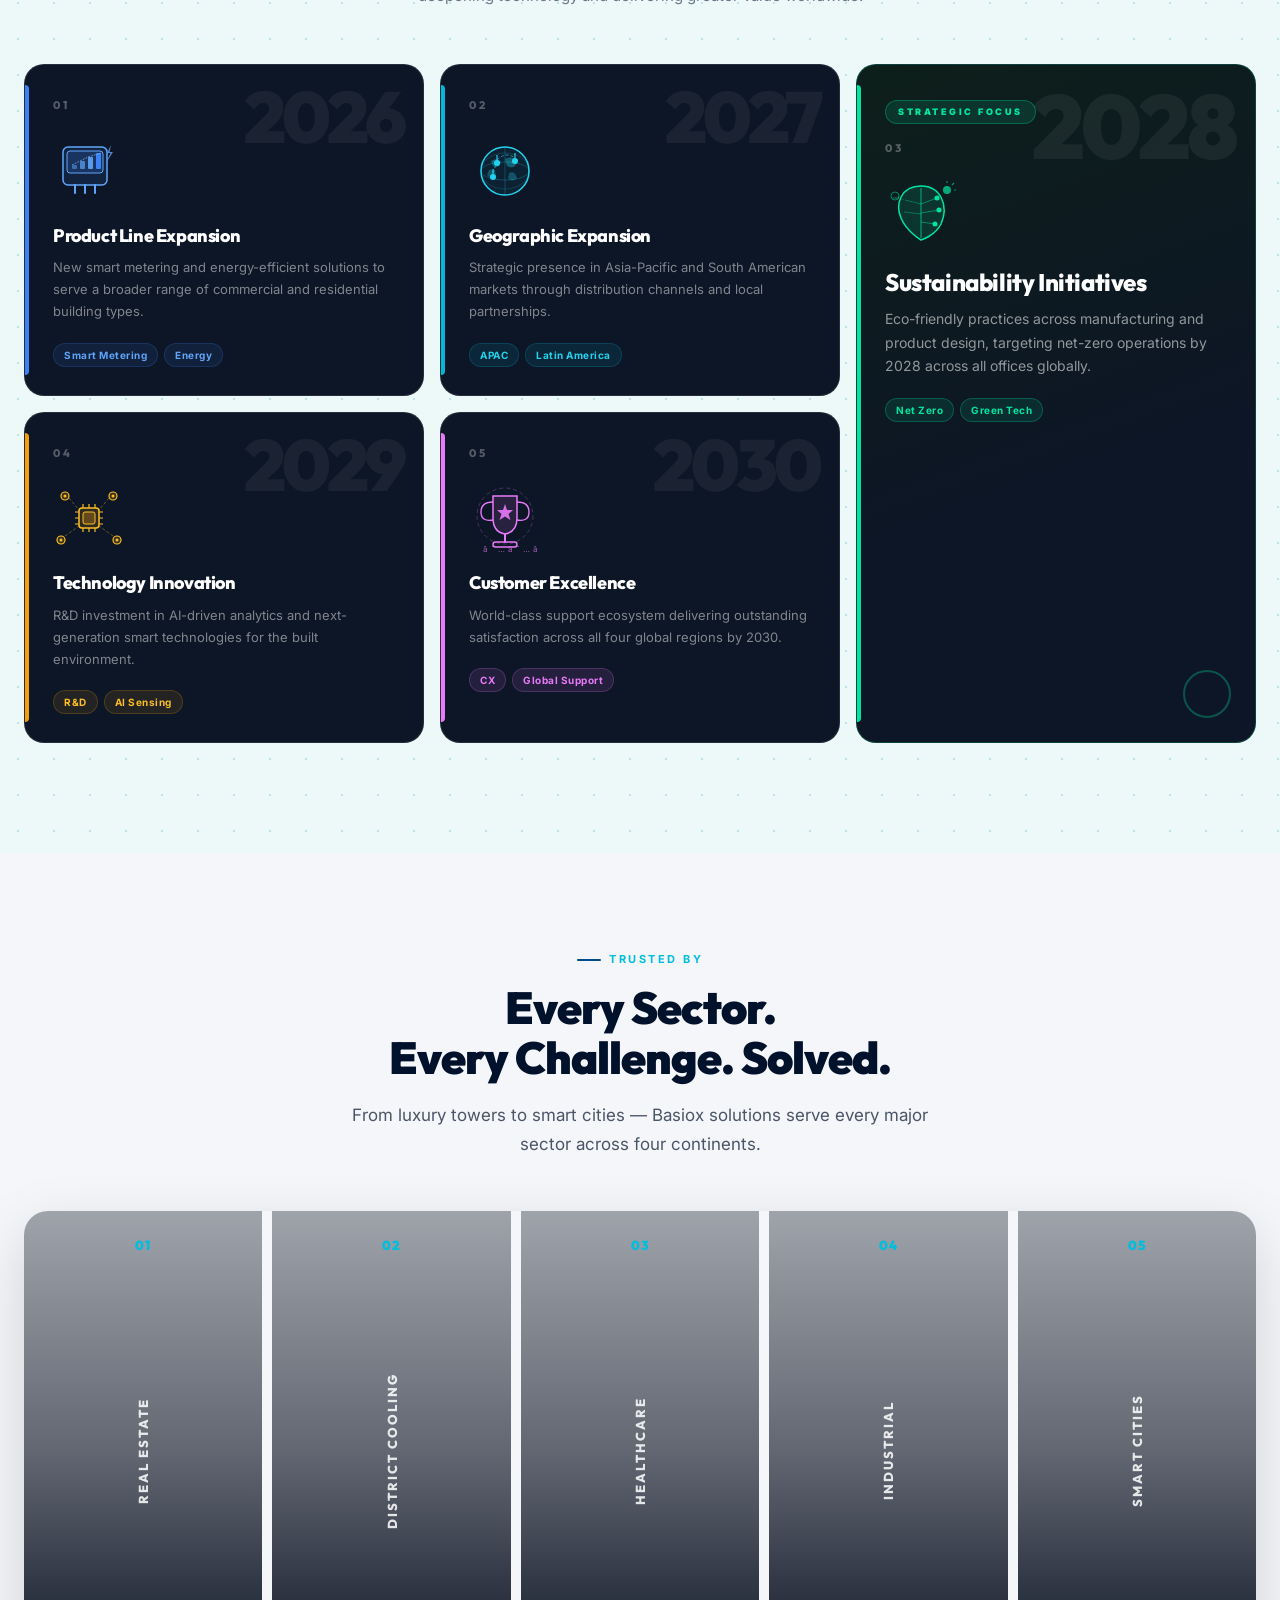
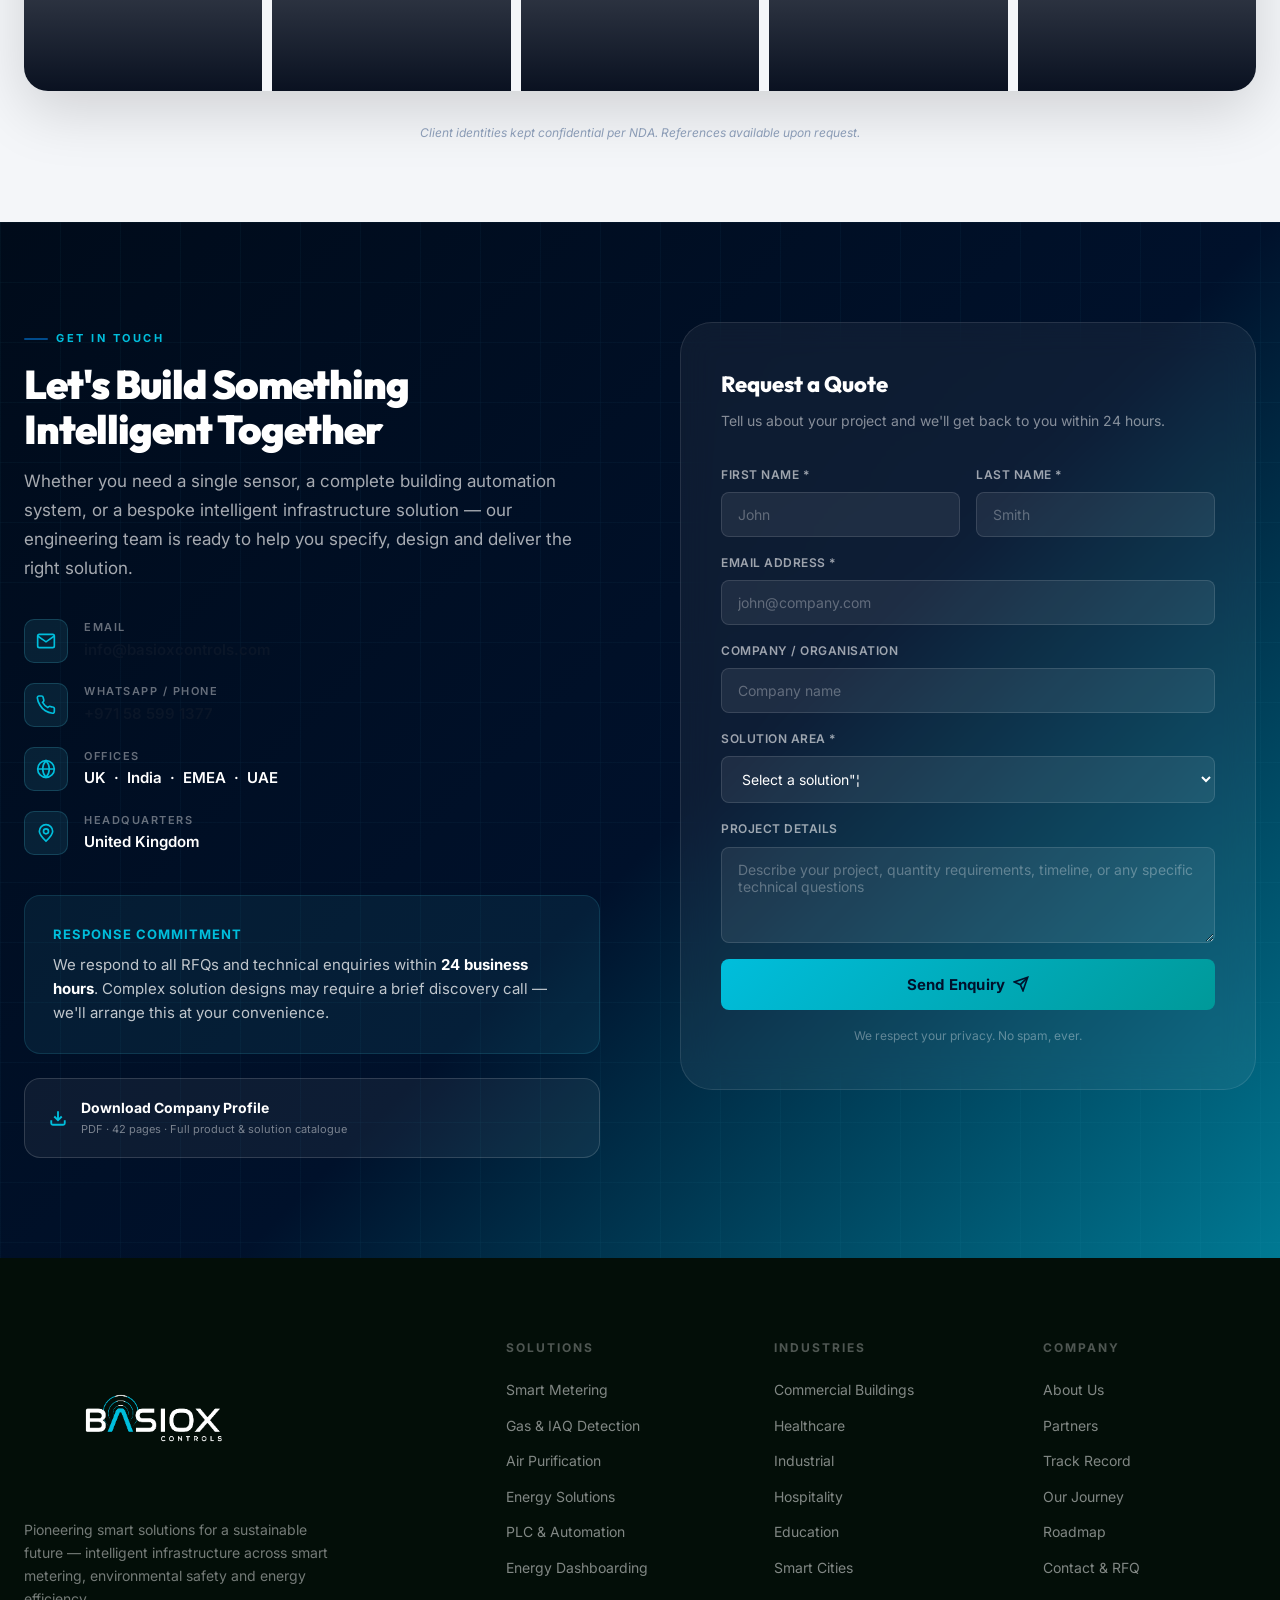
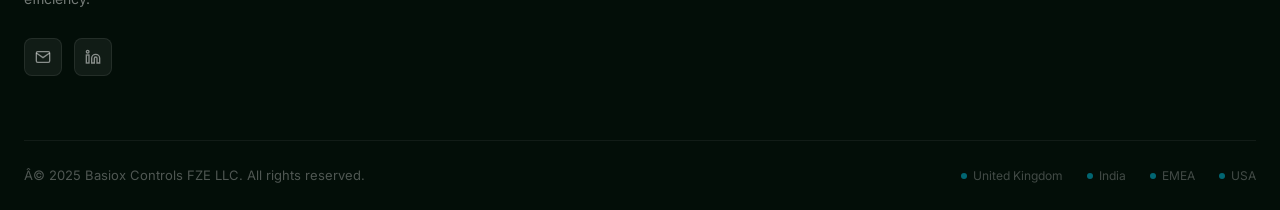
==== commit c73a7394: "feat: add product image to smart metering drawer - Replaced gradient placeholder with new electromag" ====
--- a/index.html
+++ b/index.html
@@ -575,11 +575,8 @@
       <div class="sol-row-drawer" id="row-drawer-1">
         <div class="sol-drawer" id="drawer-metering">
           <div class="sol-drawer-inner">
-            <div class="sol-drawer-visual" style="background:linear-gradient(135deg,#003A50 0%,#006A7A 100%)">
-              <div class="sol-visual-icon"><svg width="36" height="36" viewBox="0 0 24 24" fill="none" stroke="#48CAE4" stroke-width="2"><circle cx="12" cy="12" r="10"/><path d="M12 6v6l4 2"/><path d="M2 12h2M20 12h2M12 2v2M12 20v2"/></svg></div>
-              <div class="sol-visual-title">Smart Metering<br>Solutions</div>
-              <div class="sol-visual-sub">Complete sub-metering &amp; billing ecosystem</div>
-              <div class="sol-visual-tags"><span>BTU Meters</span><span>Water Meters</span><span>M-Bus</span><span>LoRaWAN</span><span>QUNDIS</span><span>maddalena</span></div>
+            <div class="sol-drawer-visual sol-drawer-visual--img" style="padding:0;overflow:hidden;">
+              <img src="images/ChatGPT Image Jul 21, 2026, 03_55_46 PM.png" alt="Smart Metering Solutions" style="width:100%;height:100%;object-fit:contain;object-position:center center;display:block;background:#f0f4f8;">
             </div>
             <div class="sol-drawer-content">
               <div class="eyebrow">Solution 01</div>
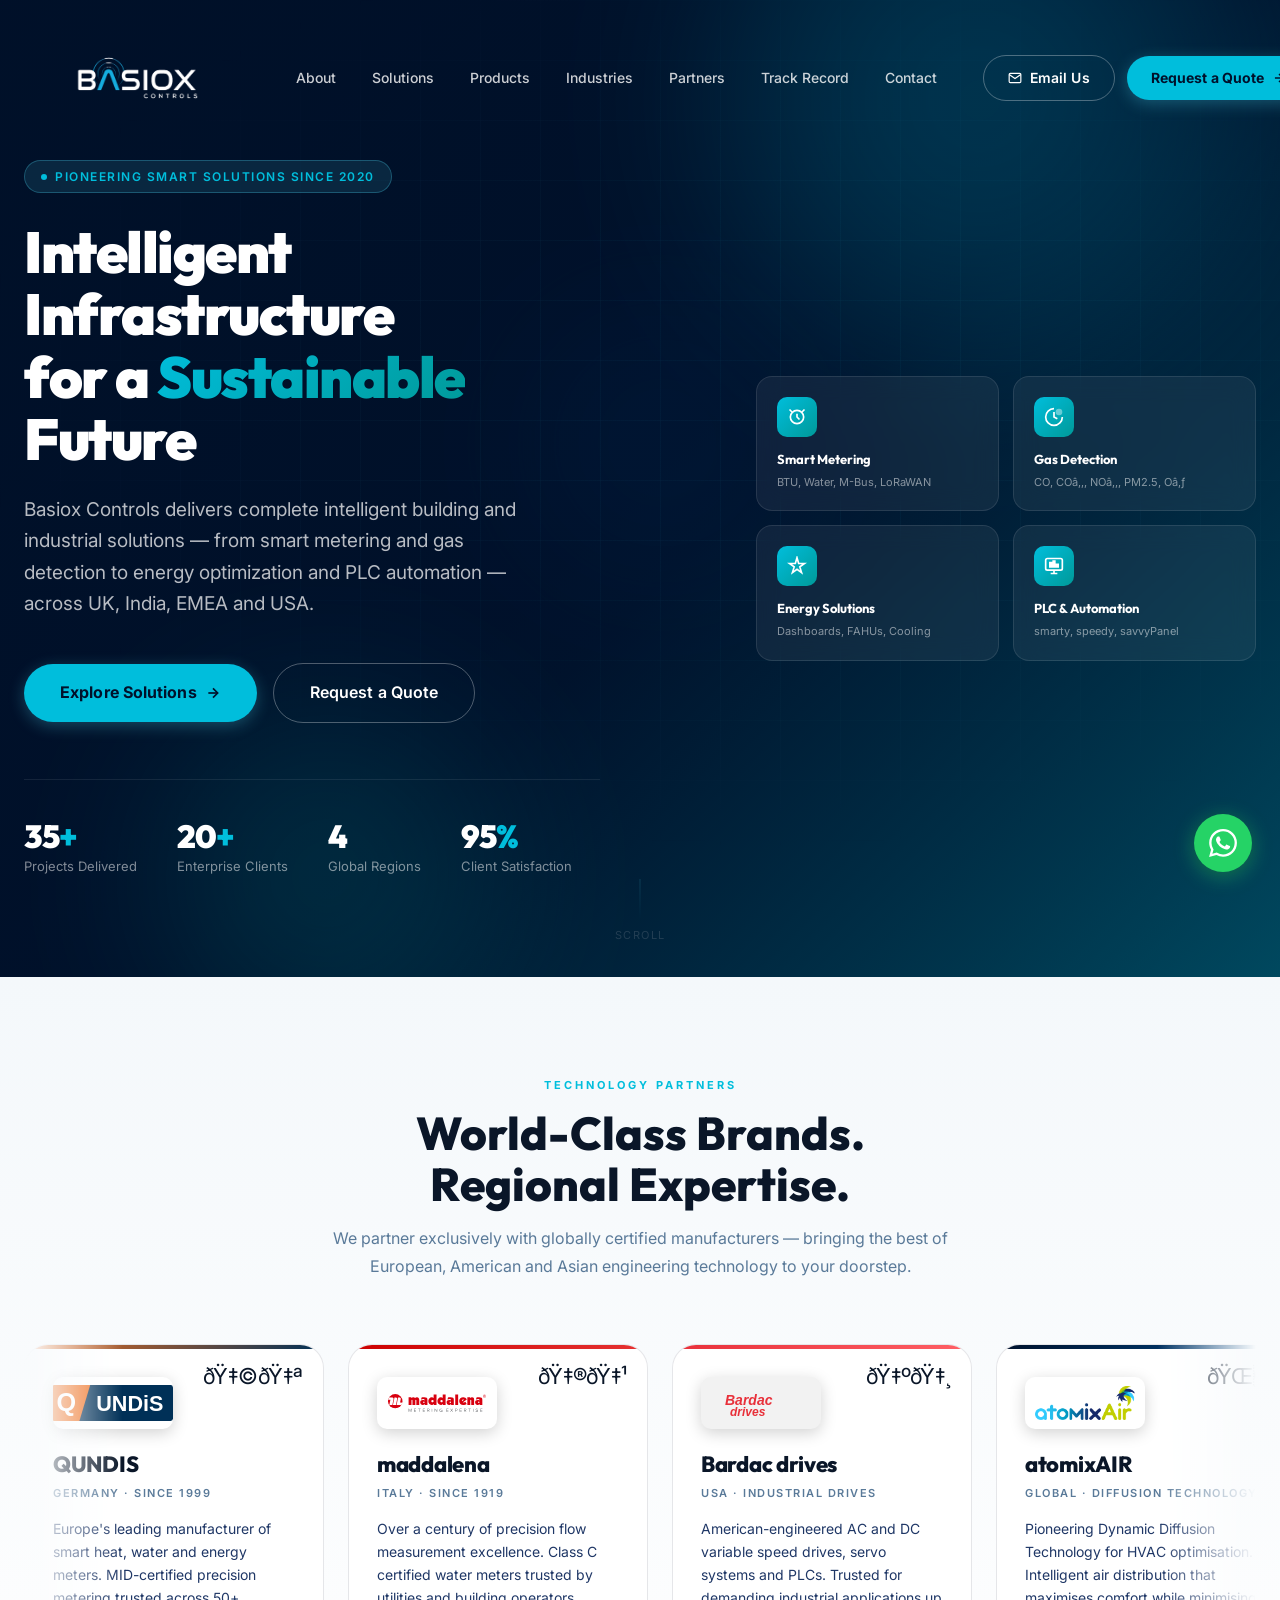
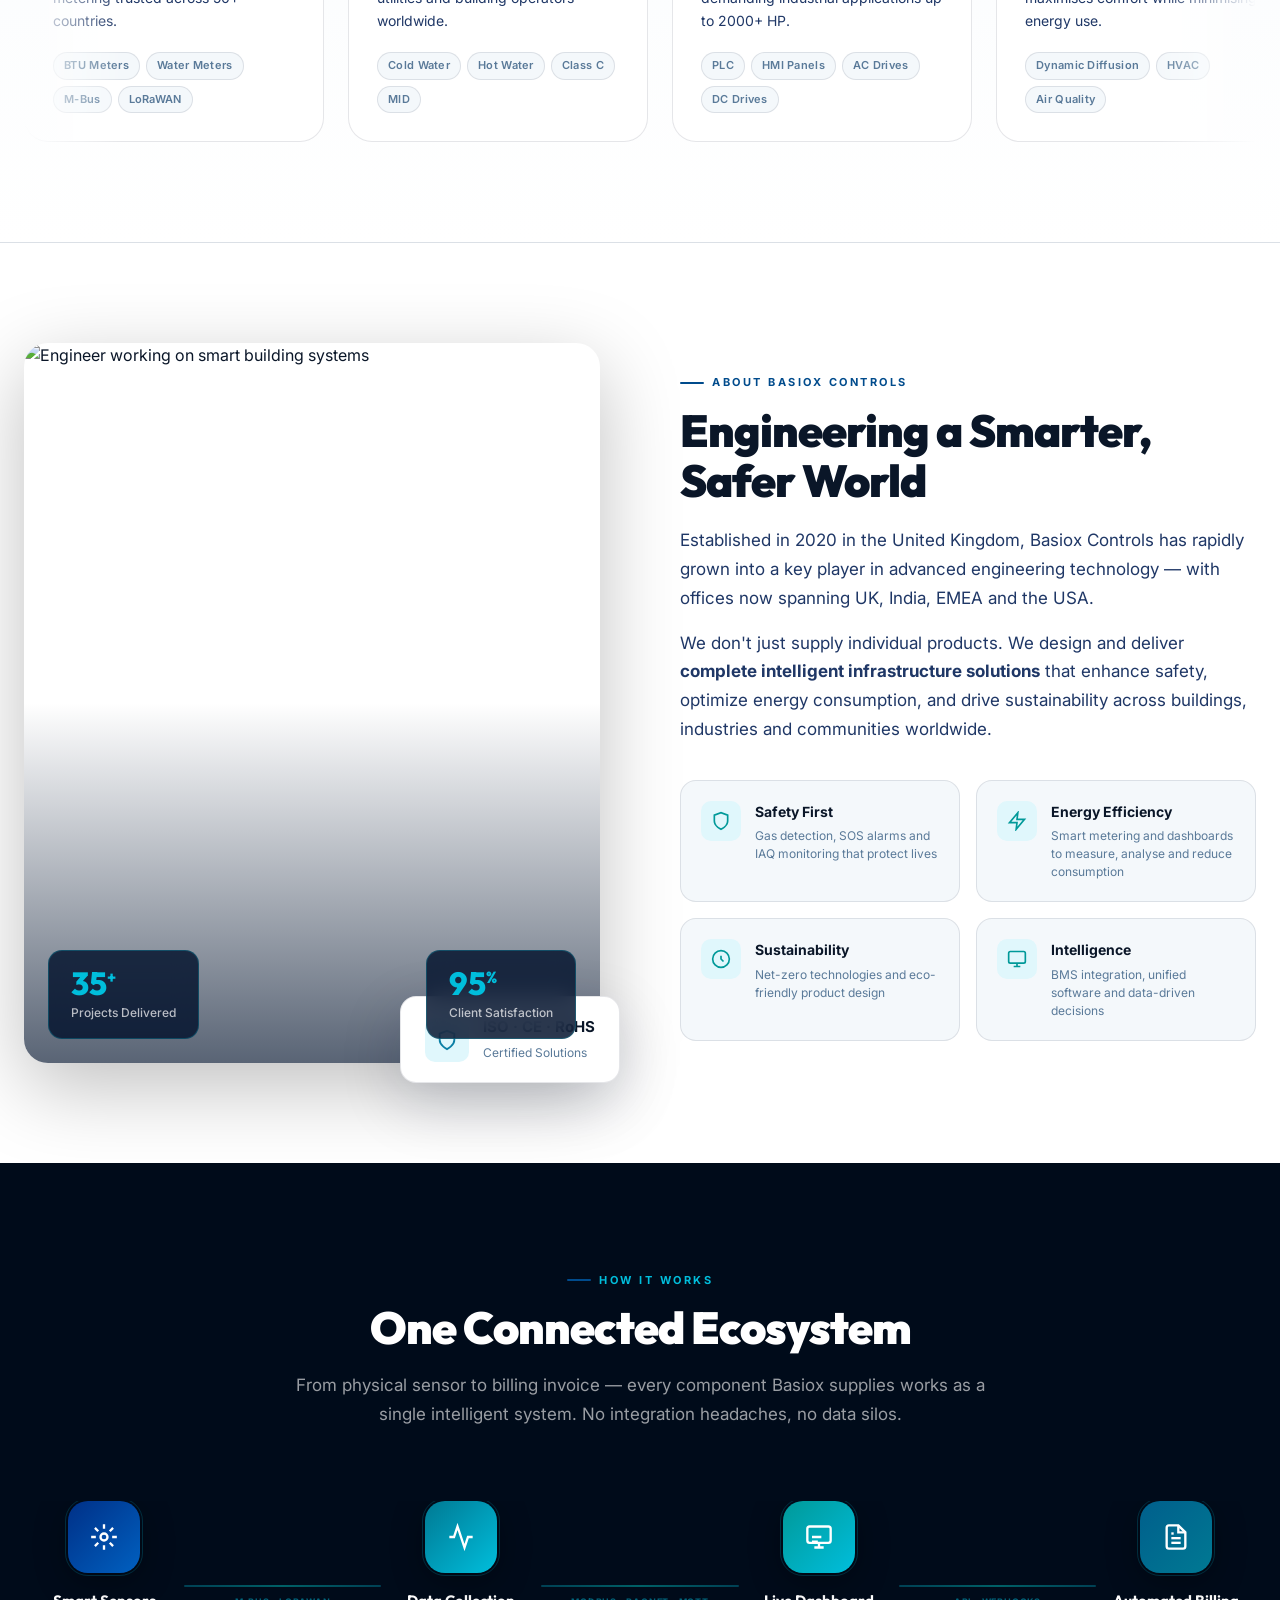
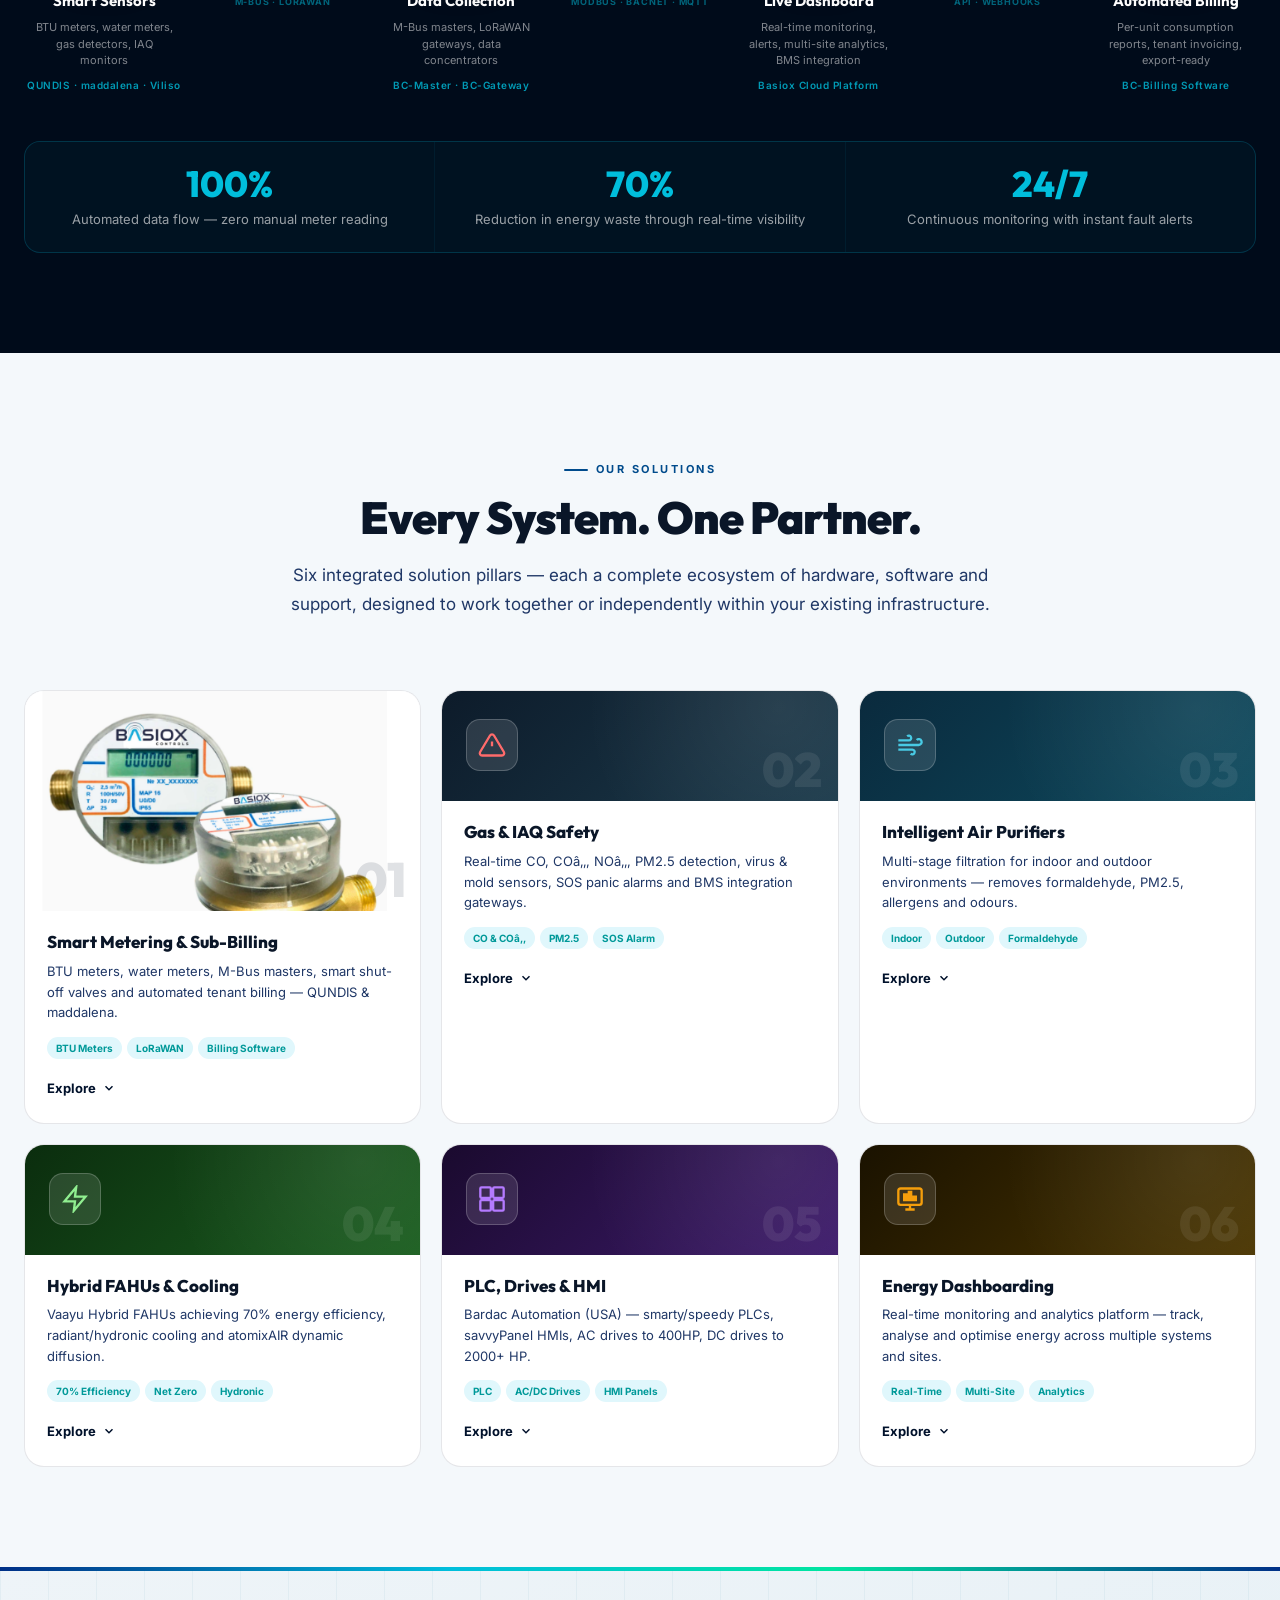
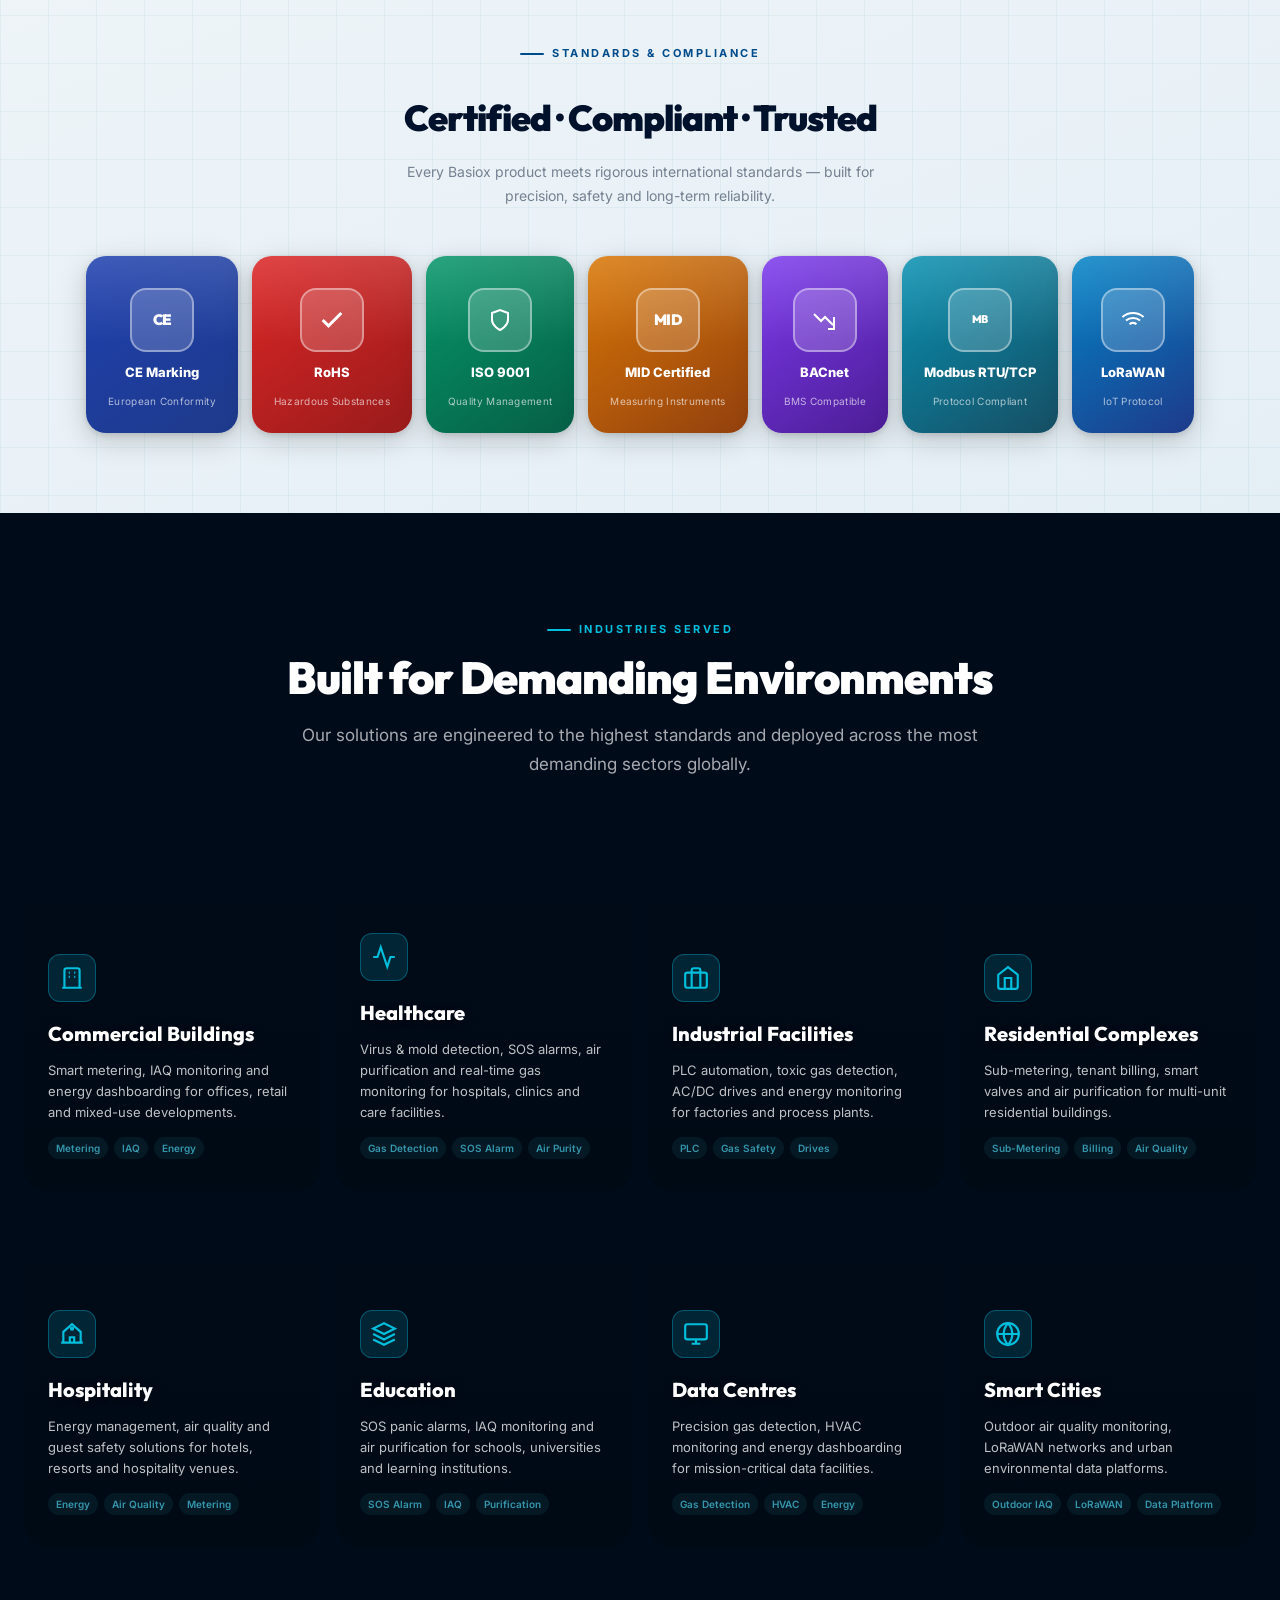
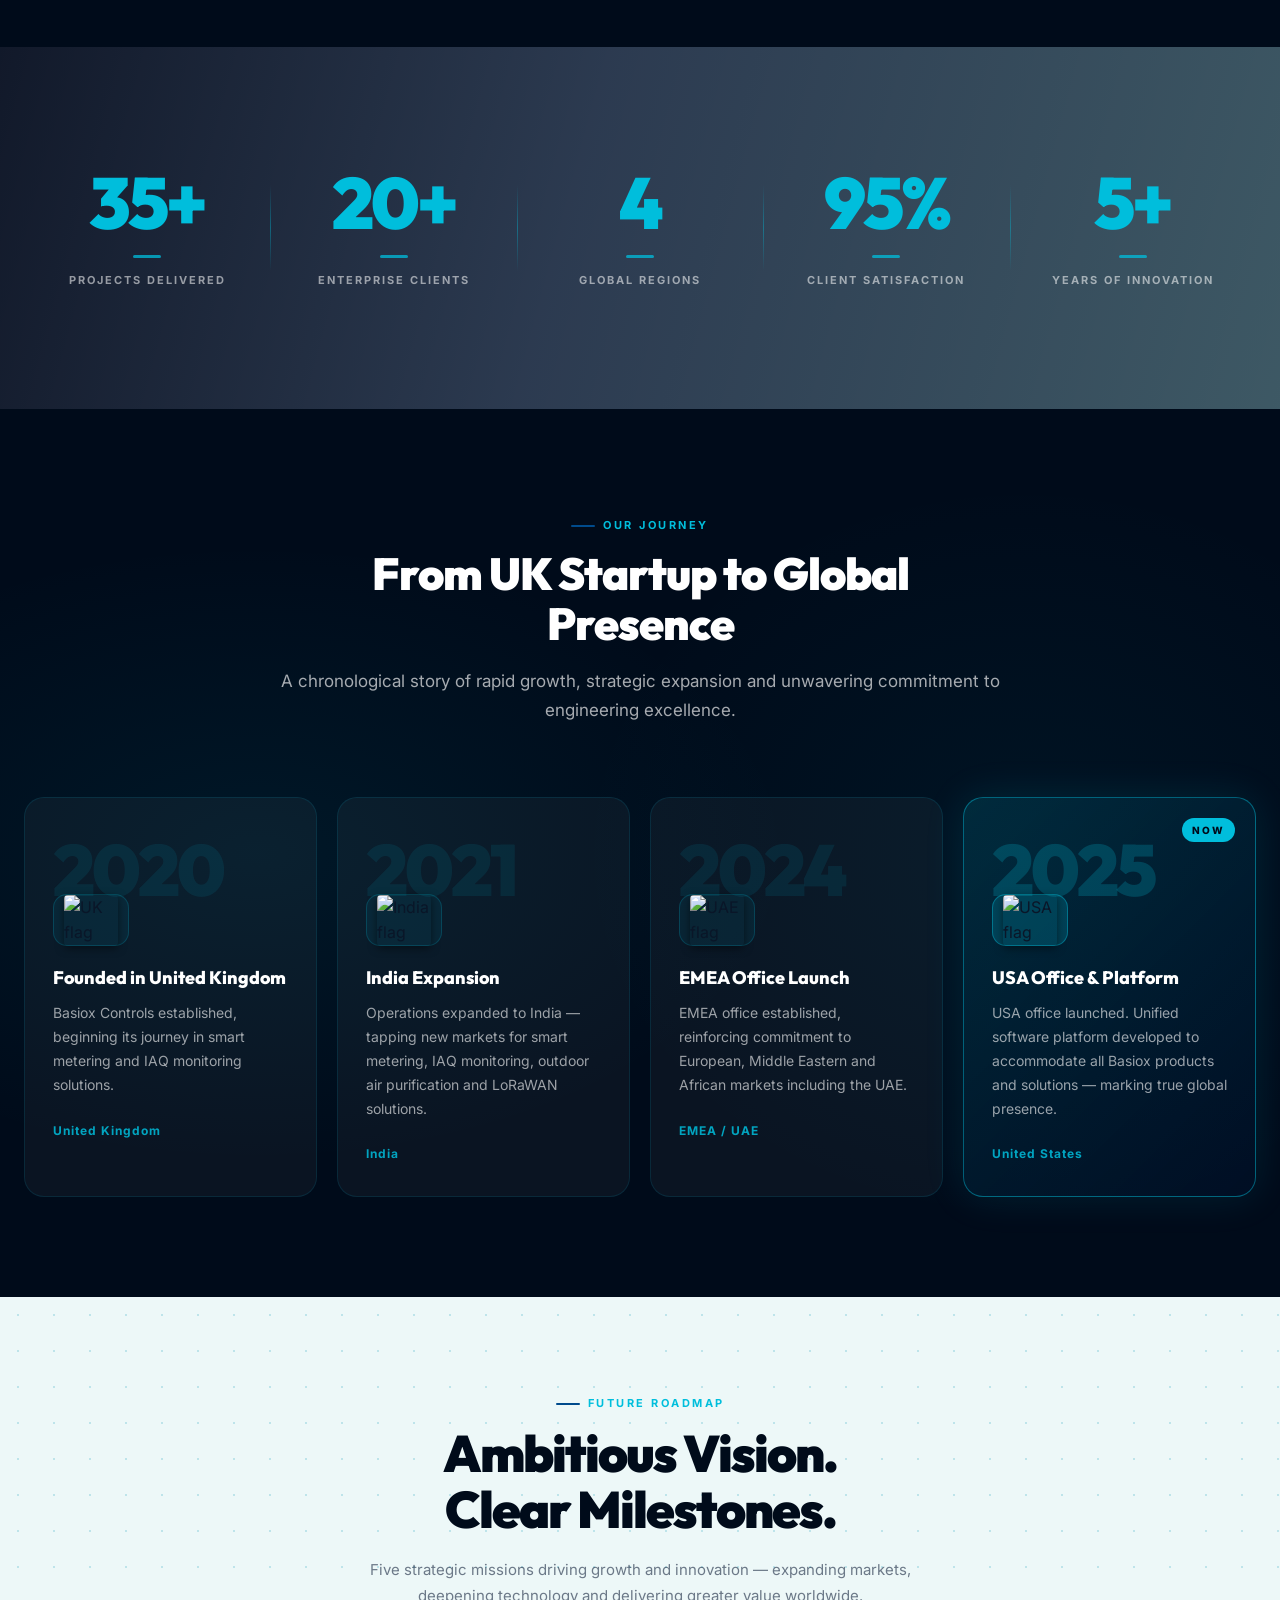
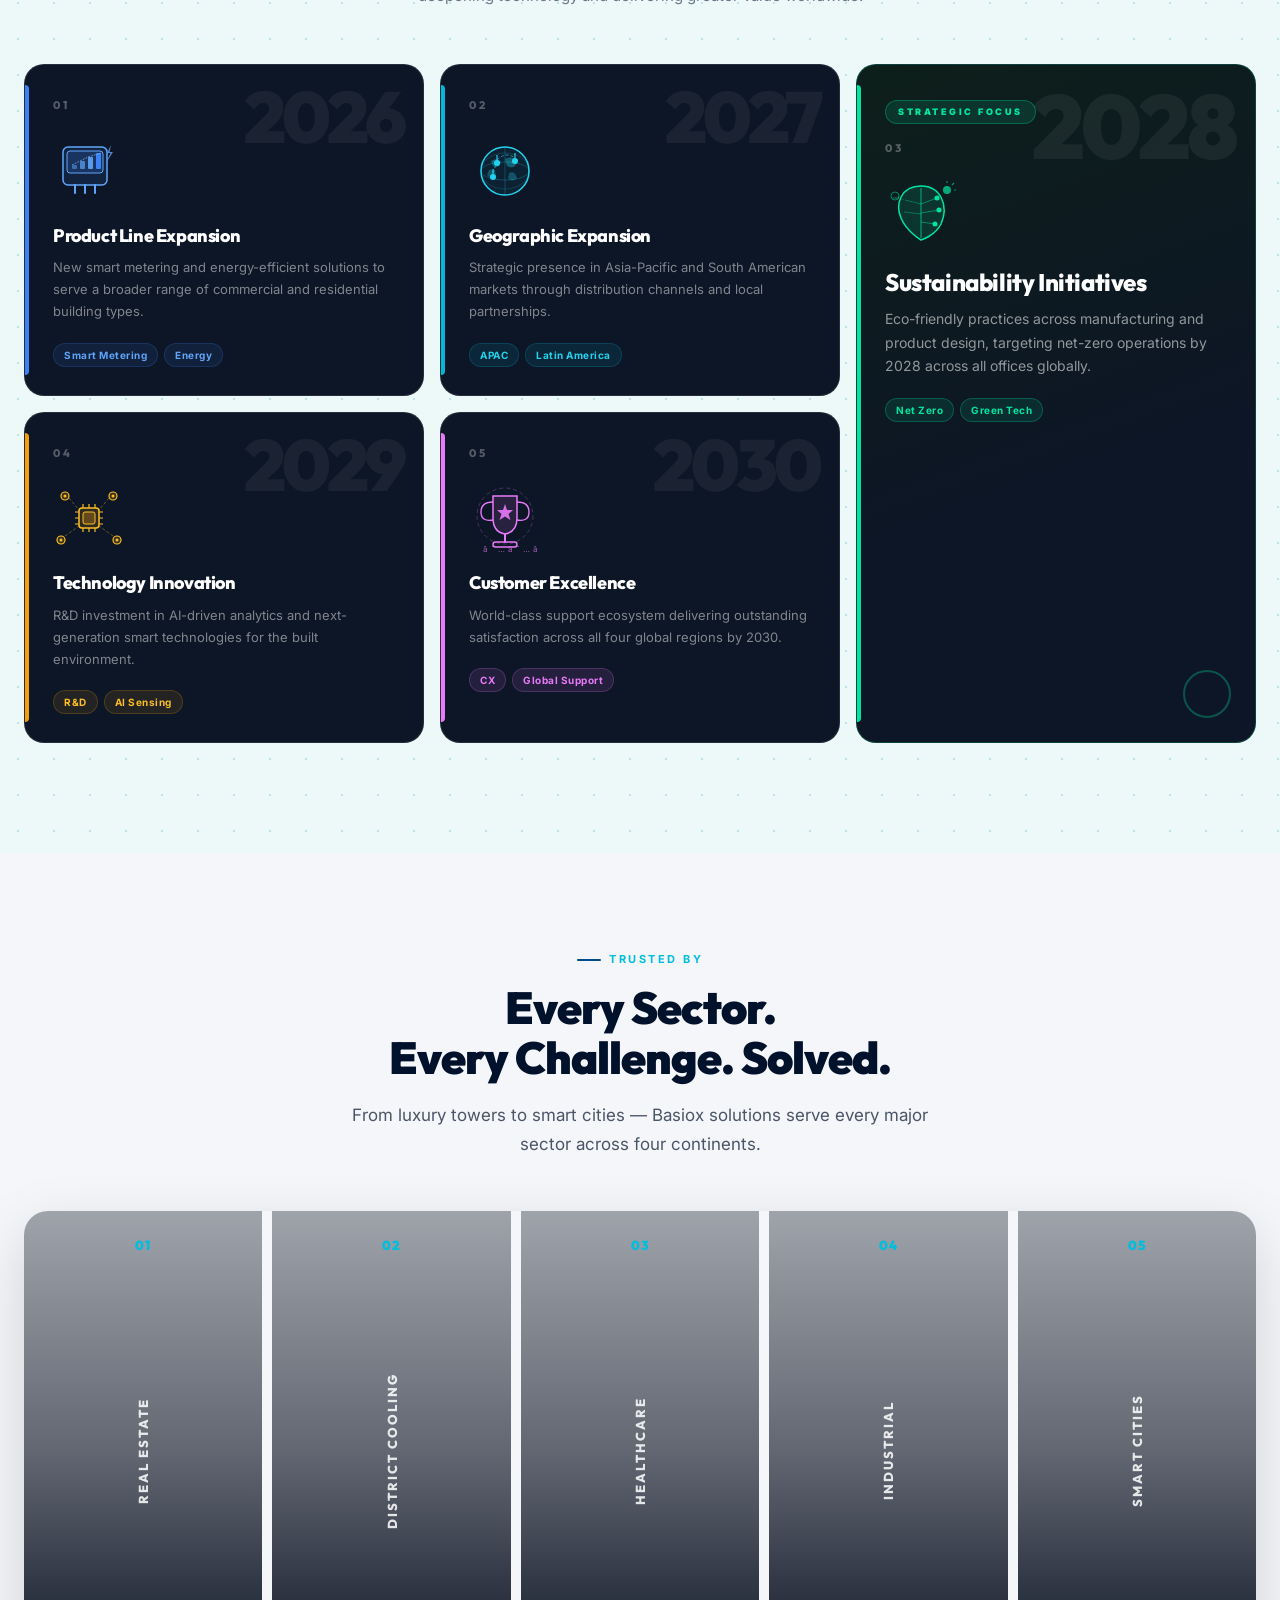
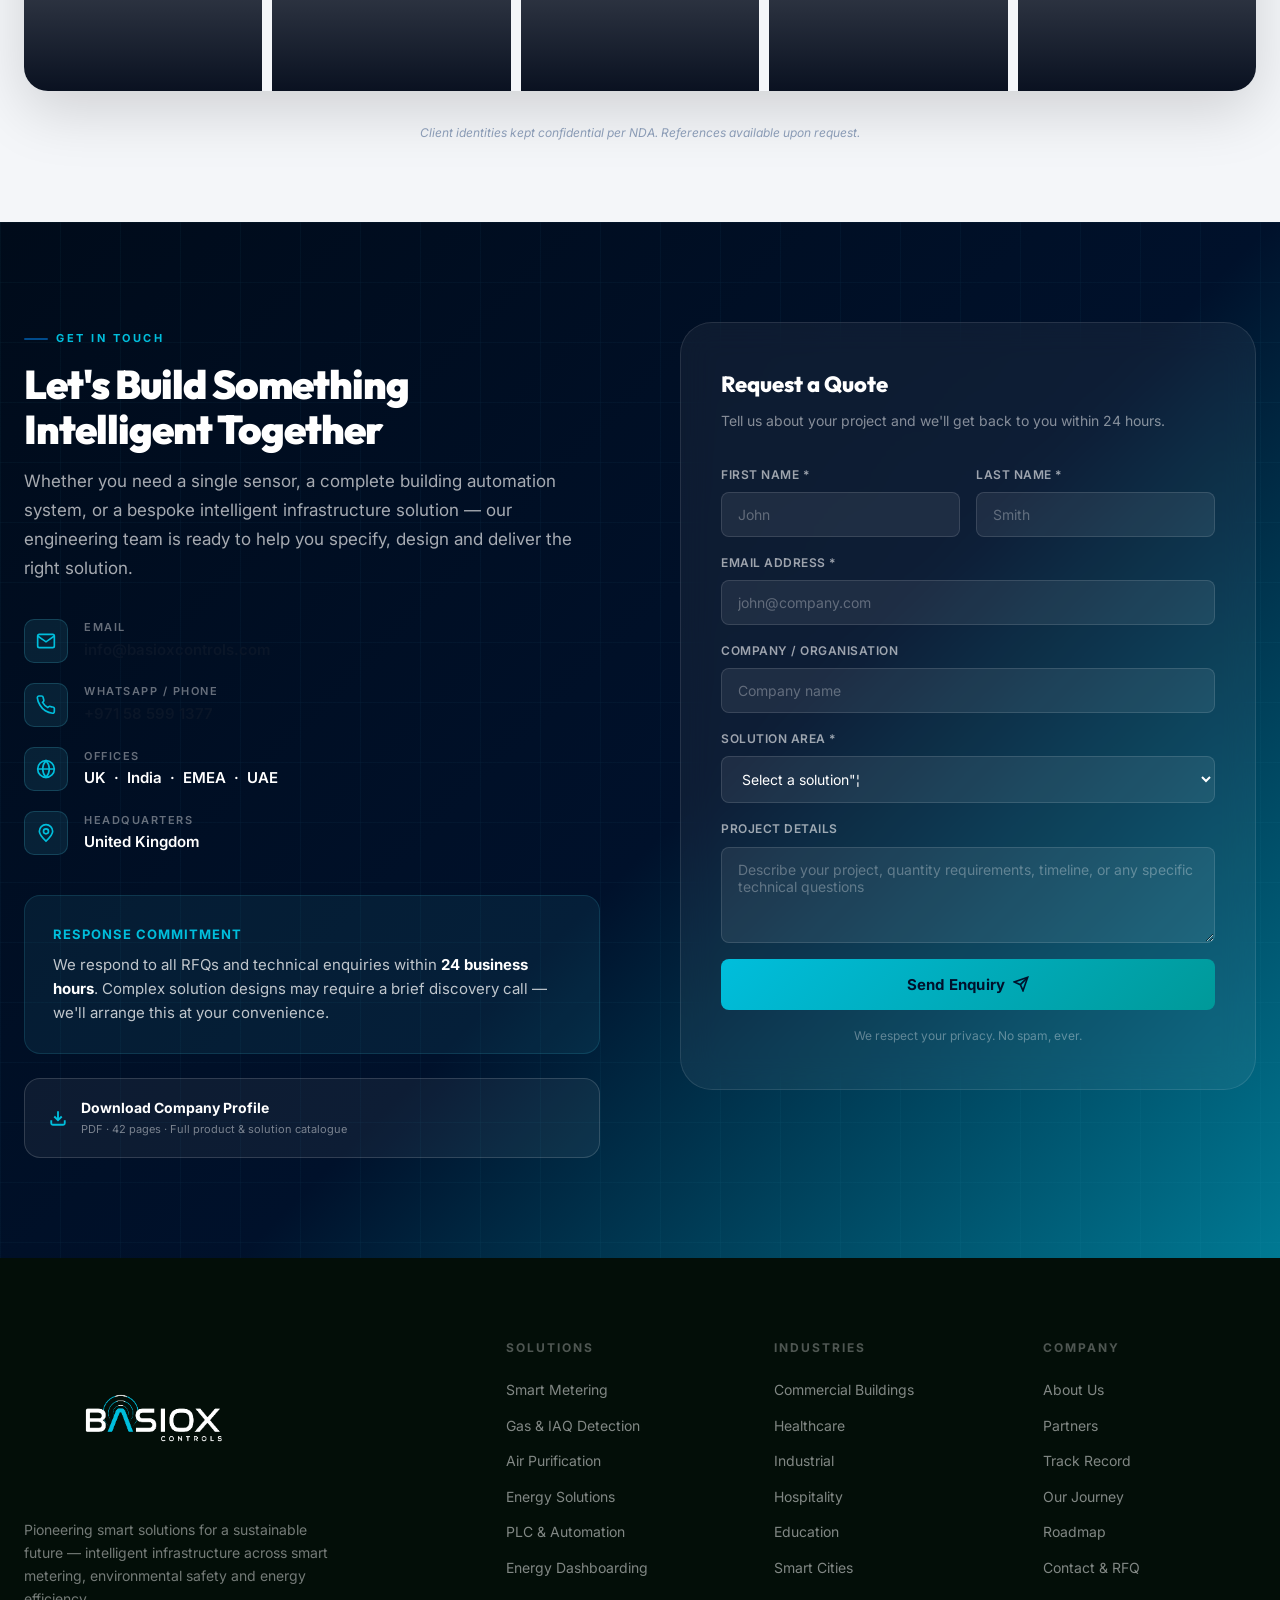
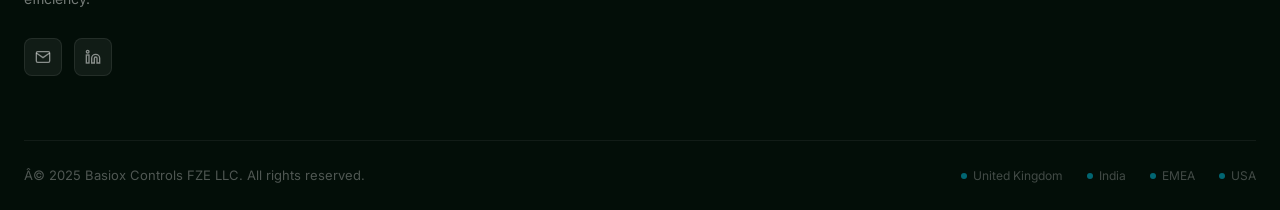
==== commit 6498784b: "Add metering products page and update drawer CTA - Created products/meters.html — tabbed product pag" ====
--- a/index.html
+++ b/index.html
@@ -590,7 +590,7 @@
                 <li class="sol-feature"><span class="sol-feature-check"><svg width="12" height="12" viewBox="0 0 24 24" fill="none" stroke="currentColor" stroke-width="3"><polyline points="20 6 9 17 4 12"/></svg></span>Smart Shut-off Valves — Wired M-Bus &amp; LoRaWAN wireless</li>
                 <li class="sol-feature"><span class="sol-feature-check"><svg width="12" height="12" viewBox="0 0 24 24" fill="none" stroke="currentColor" stroke-width="3"><polyline points="20 6 9 17 4 12"/></svg></span>Tenant Billing Software — automated, transparent &amp; scalable</li>
               </ul>
-              <a href="#rfq" class="btn btn-forest">Get a Metering Quote</a>
+              <a href="products/meters.html" target="_blank" class="btn btn-forest">Explore All Metering Products &#8594;</a>
             </div>
           </div>
         </div>
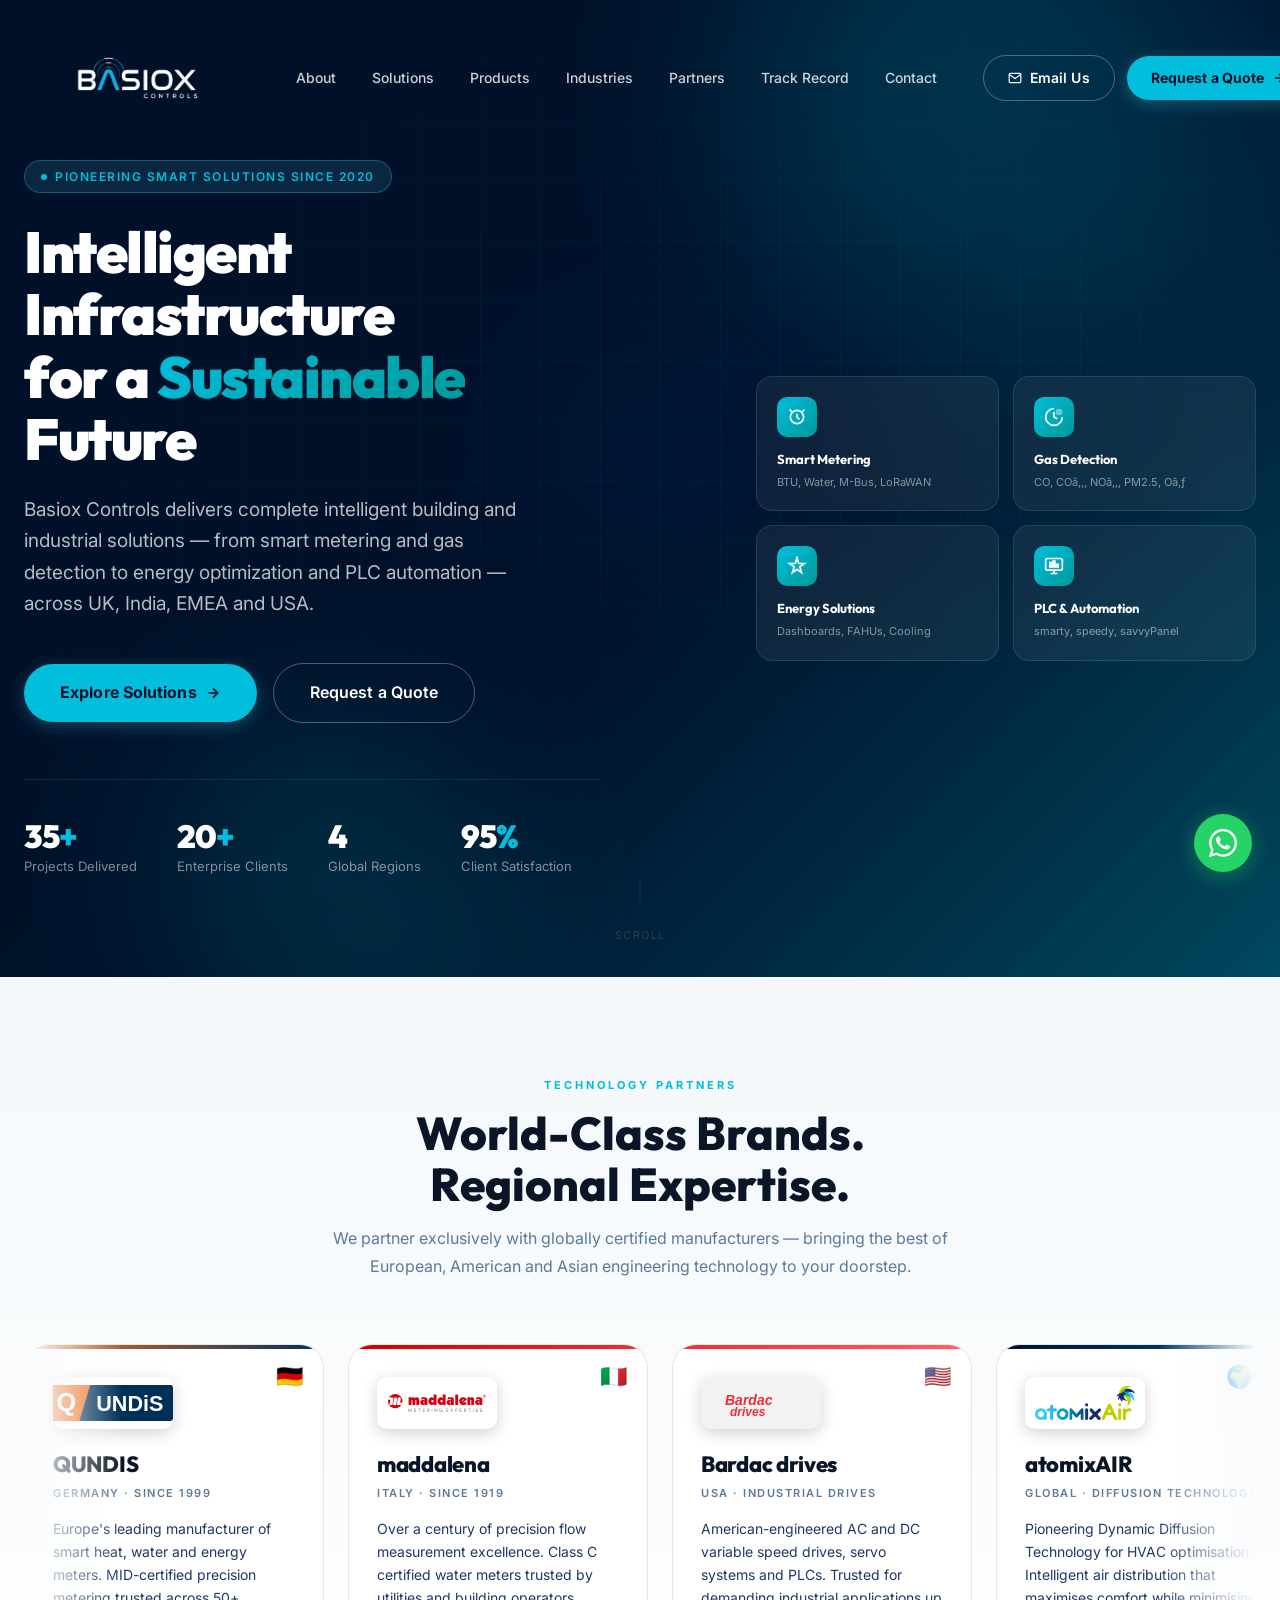
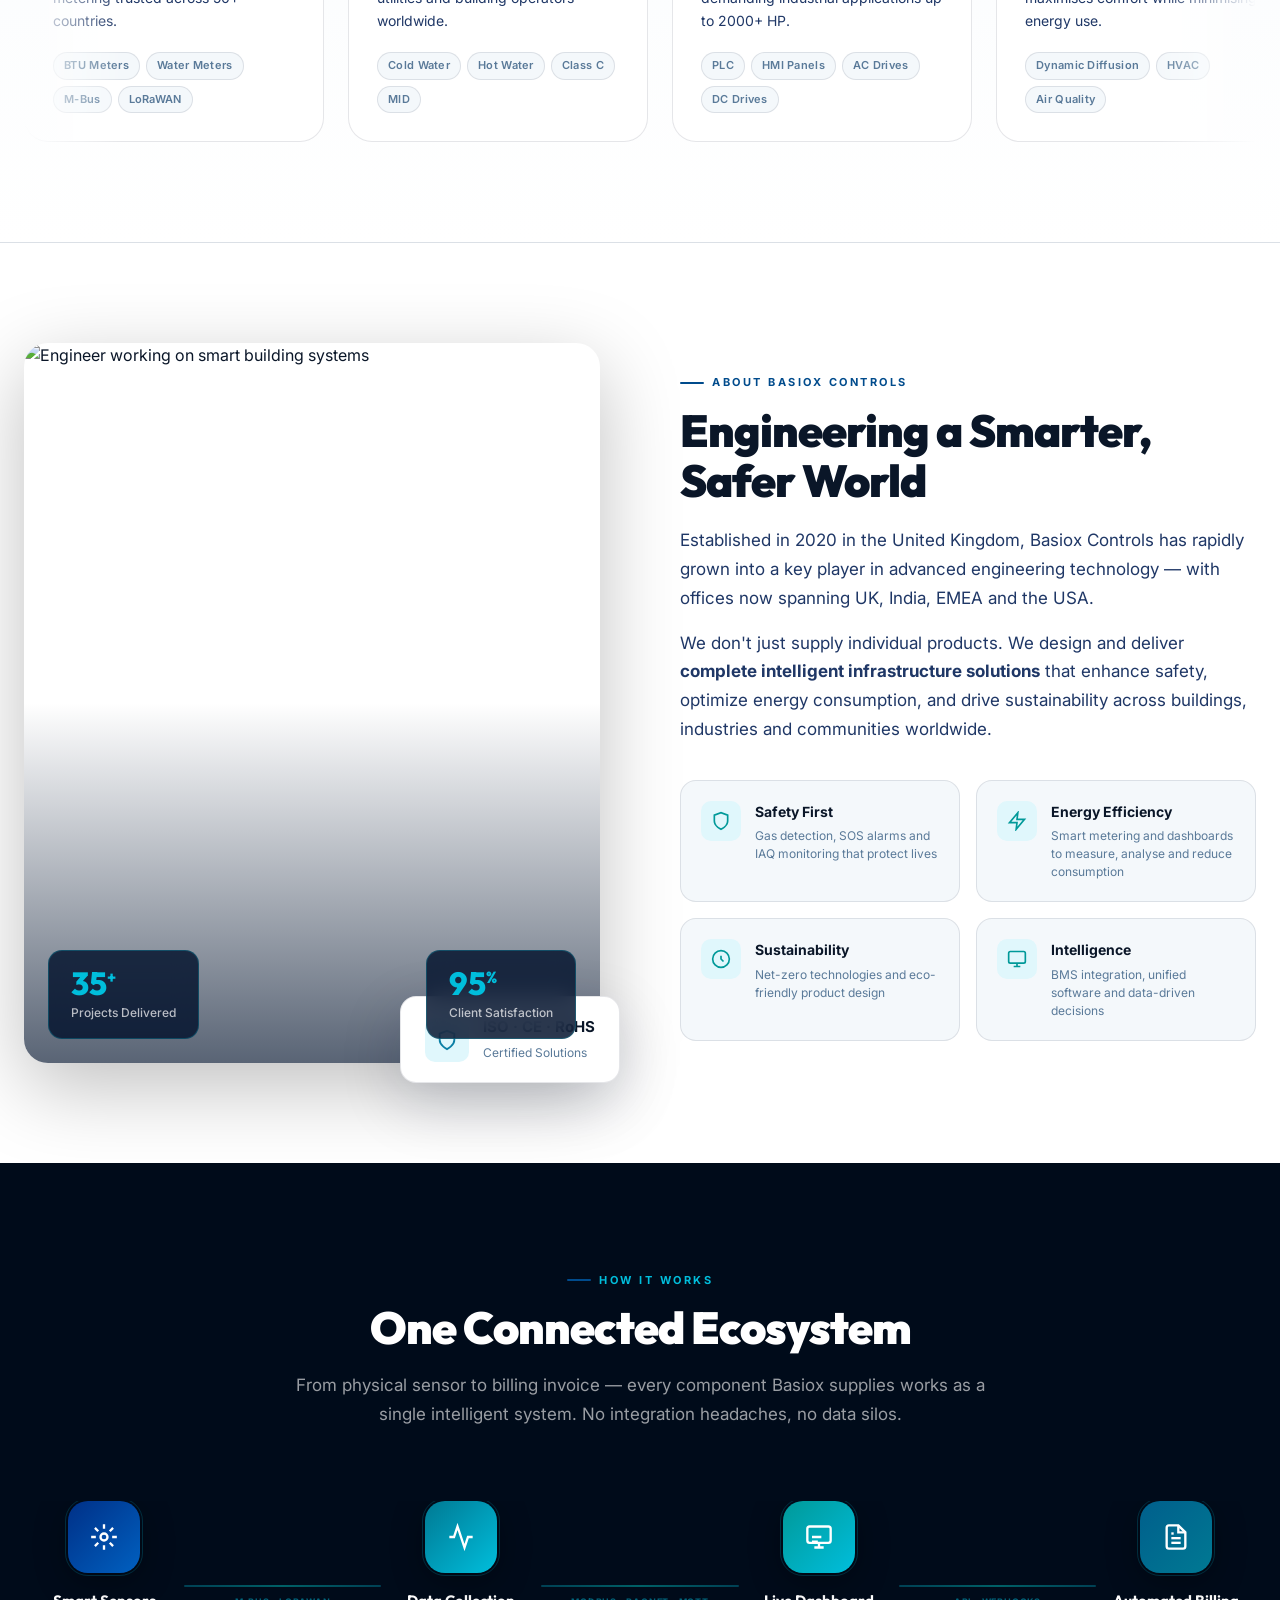
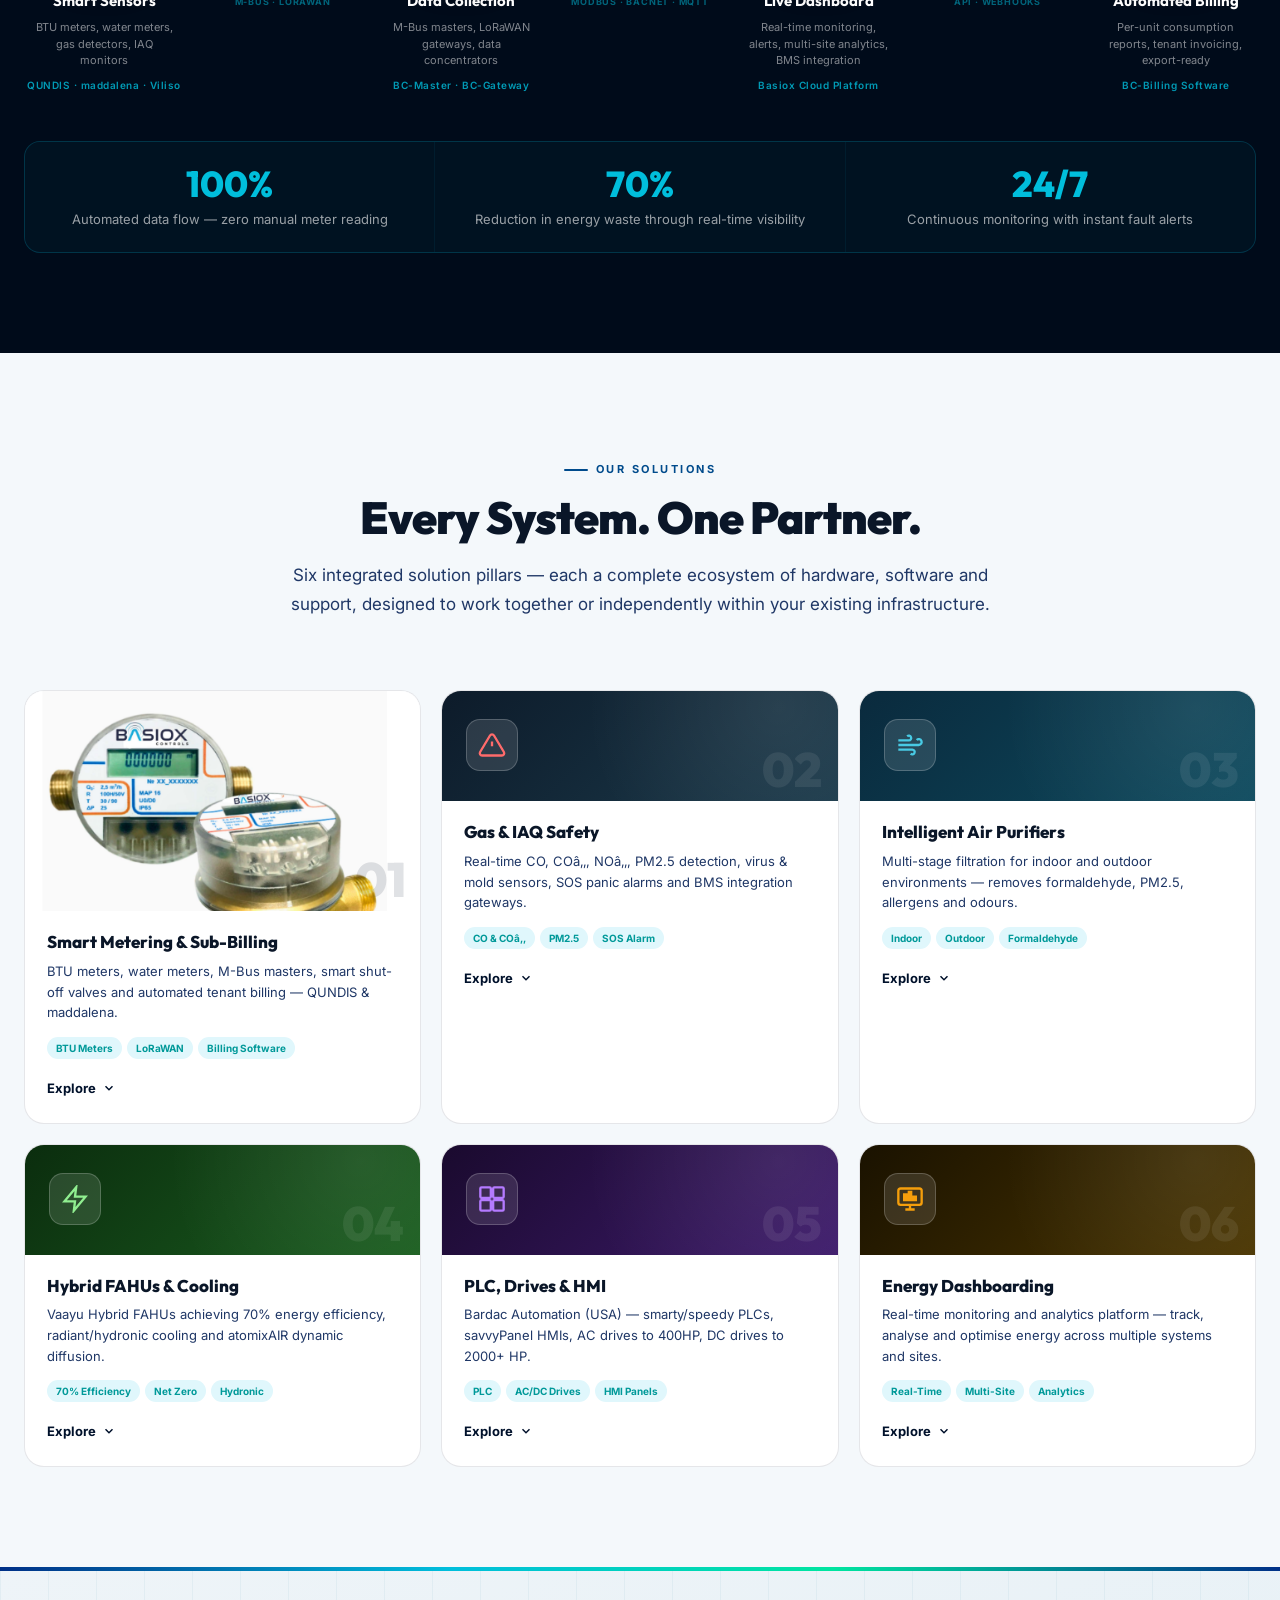
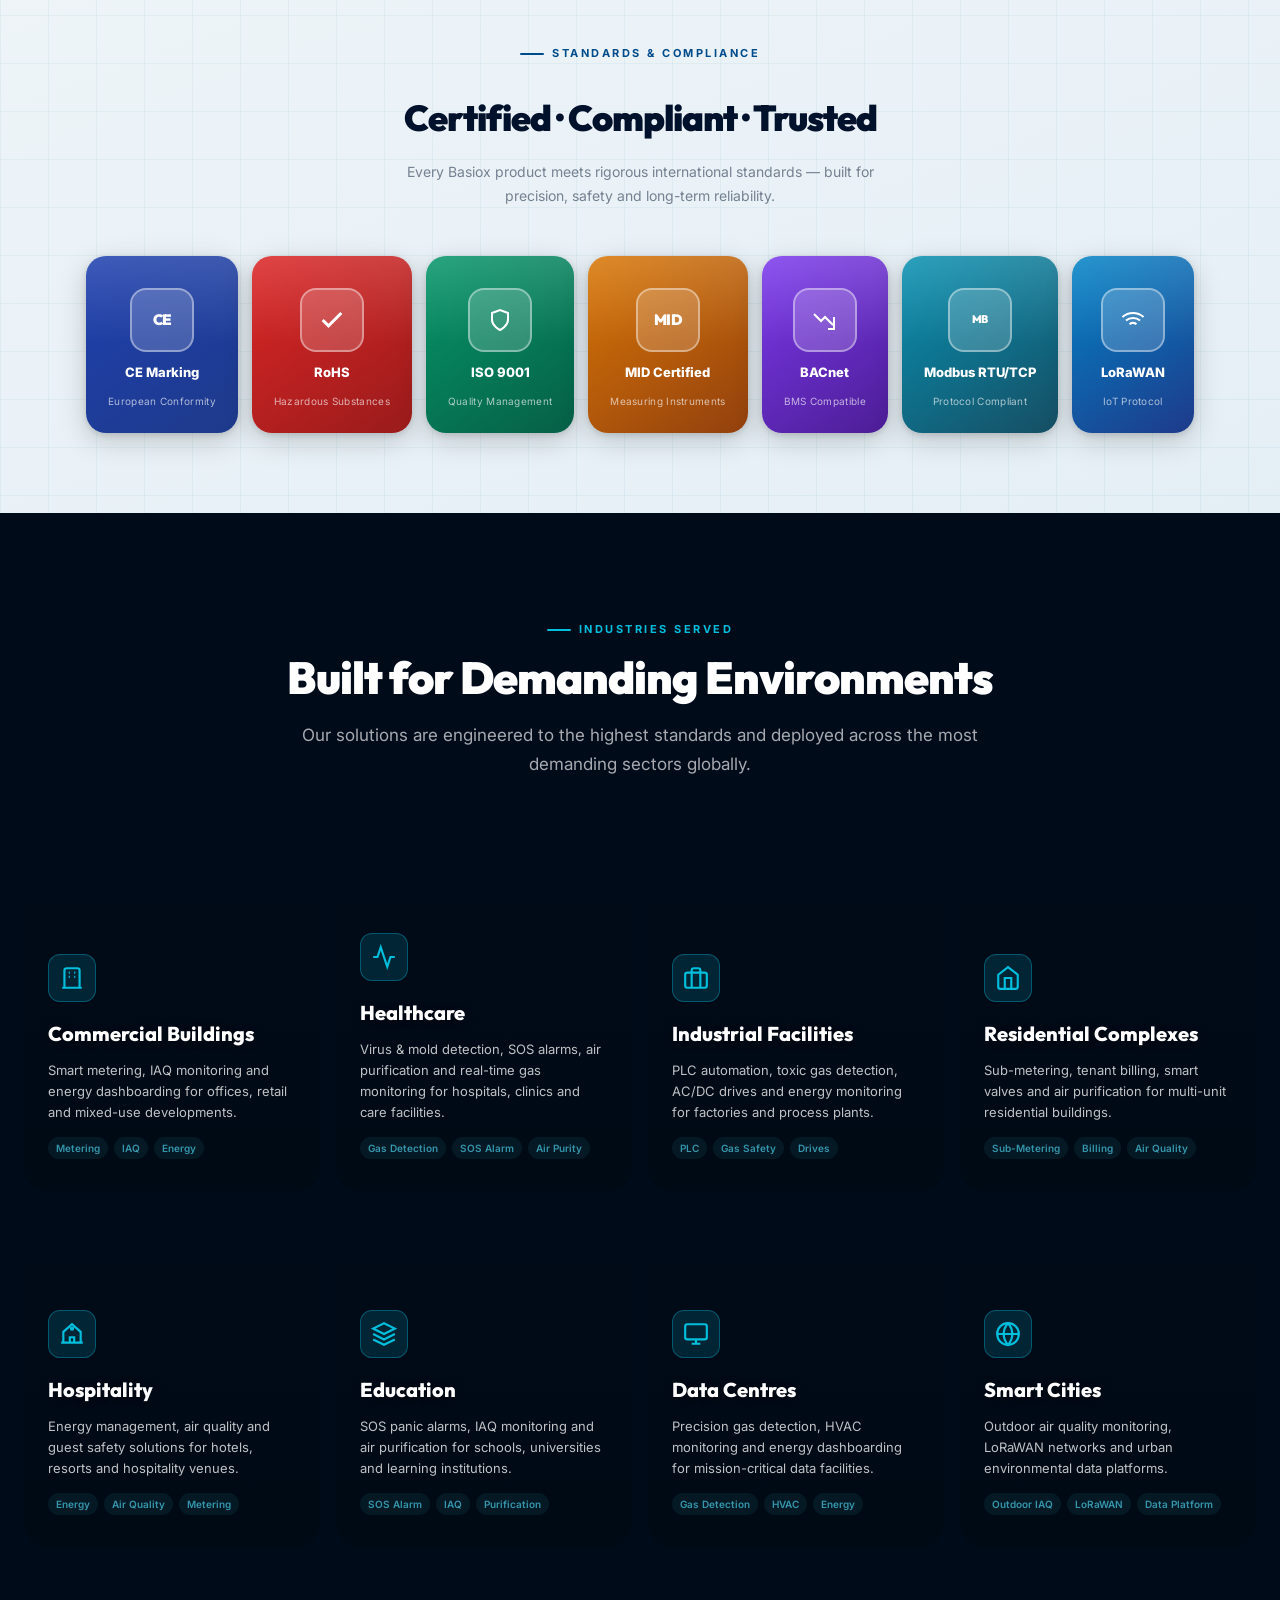
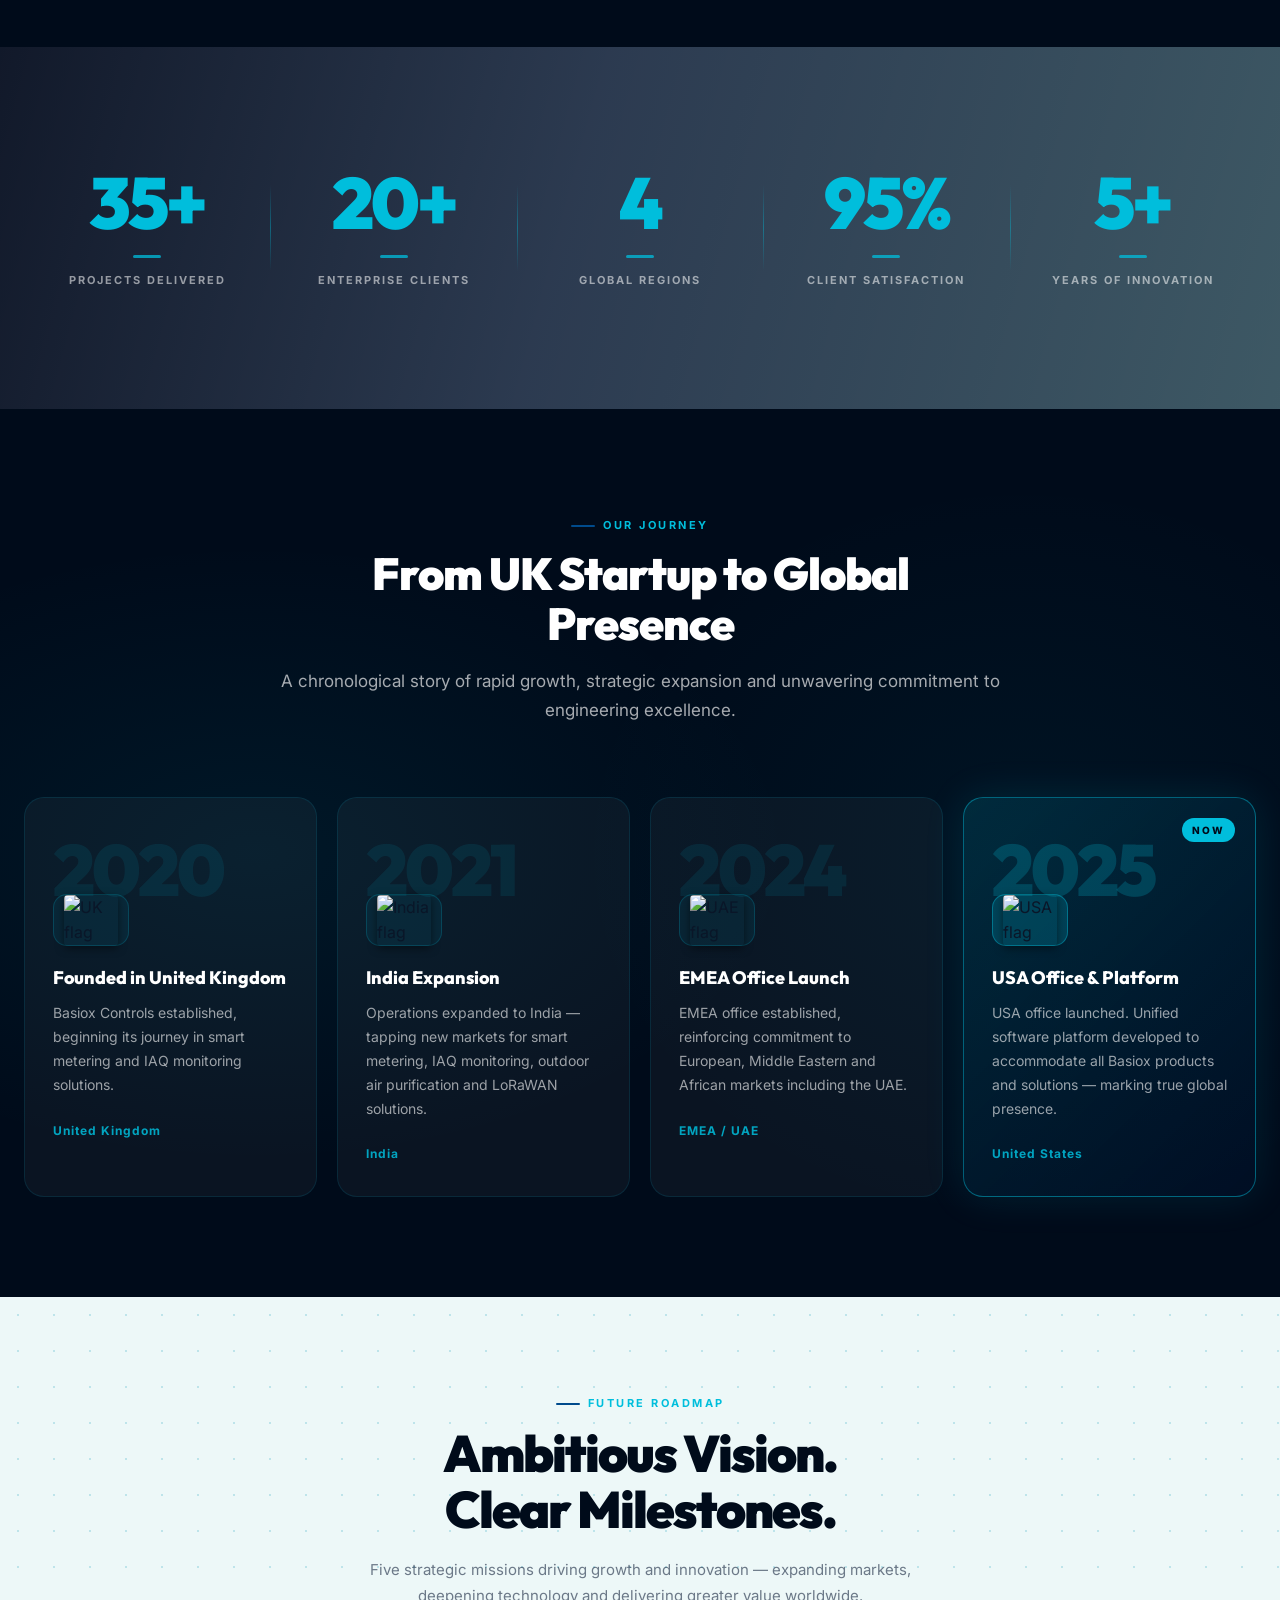
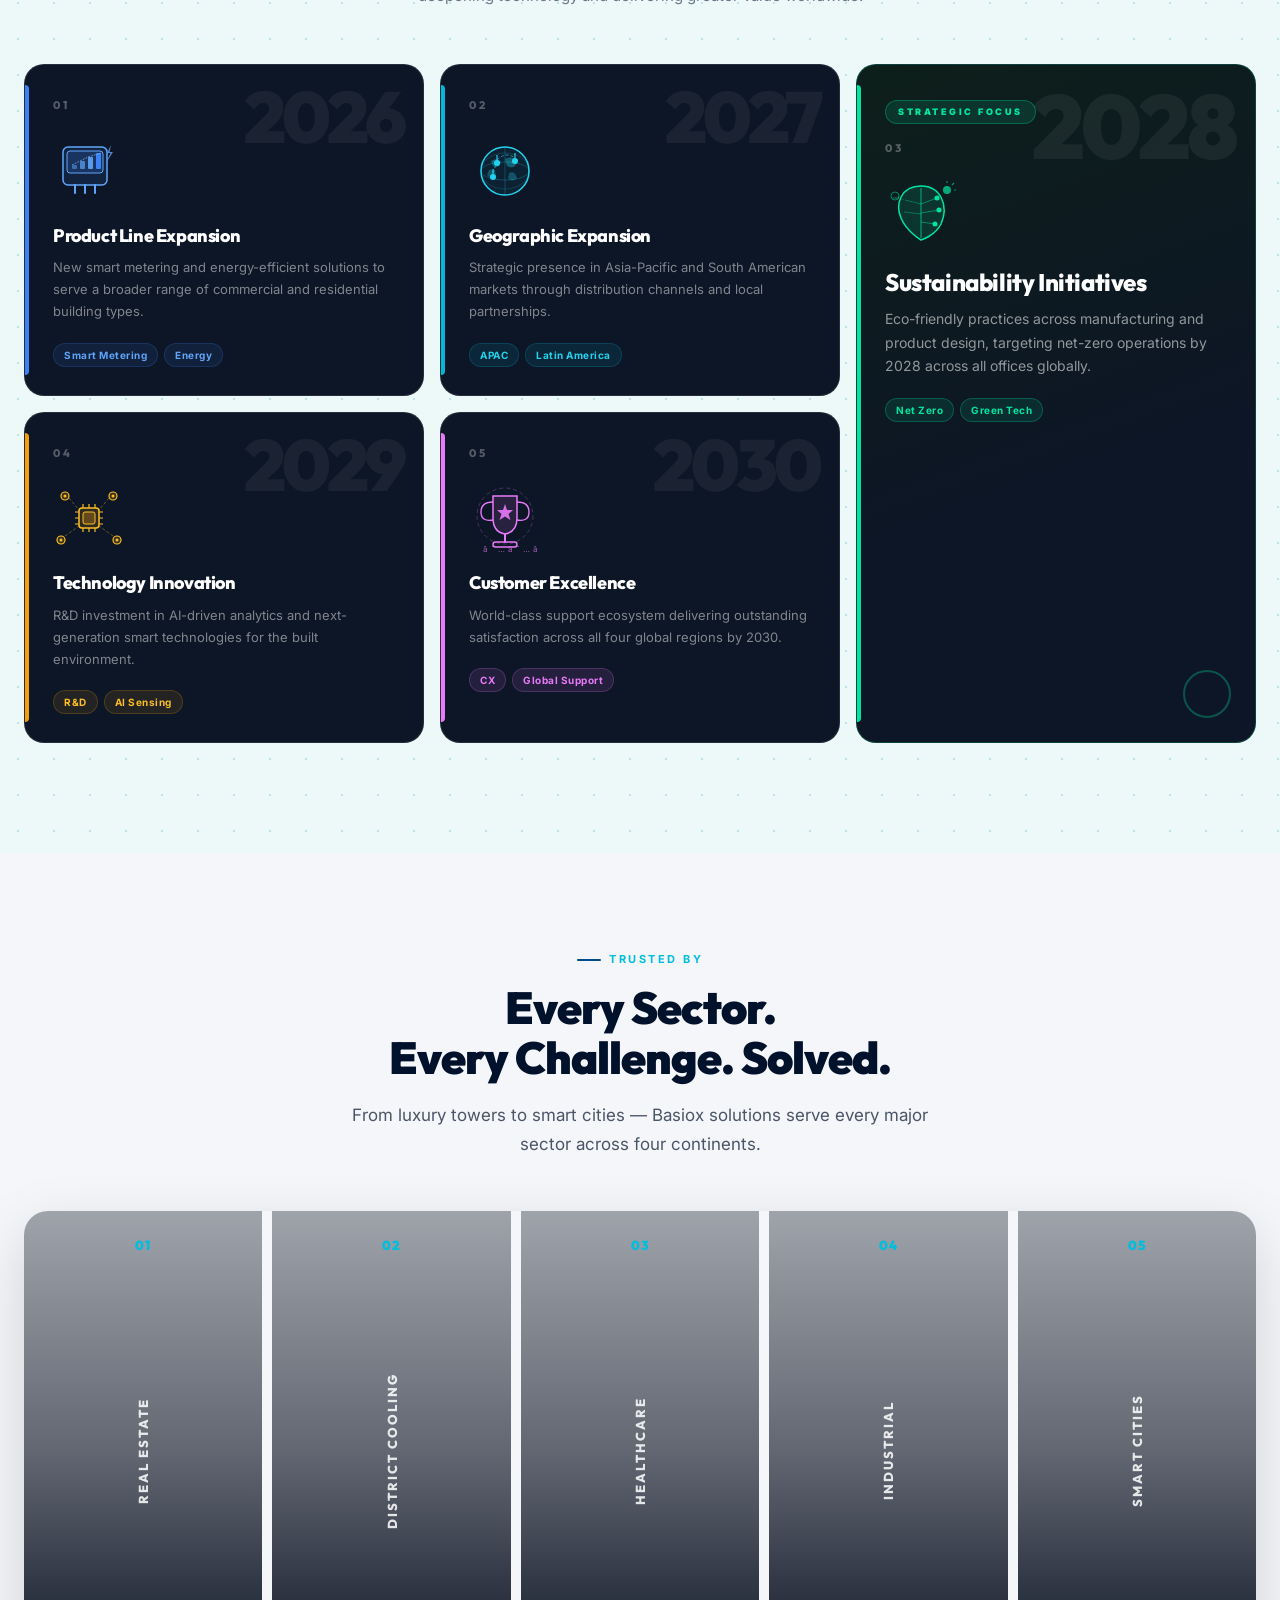
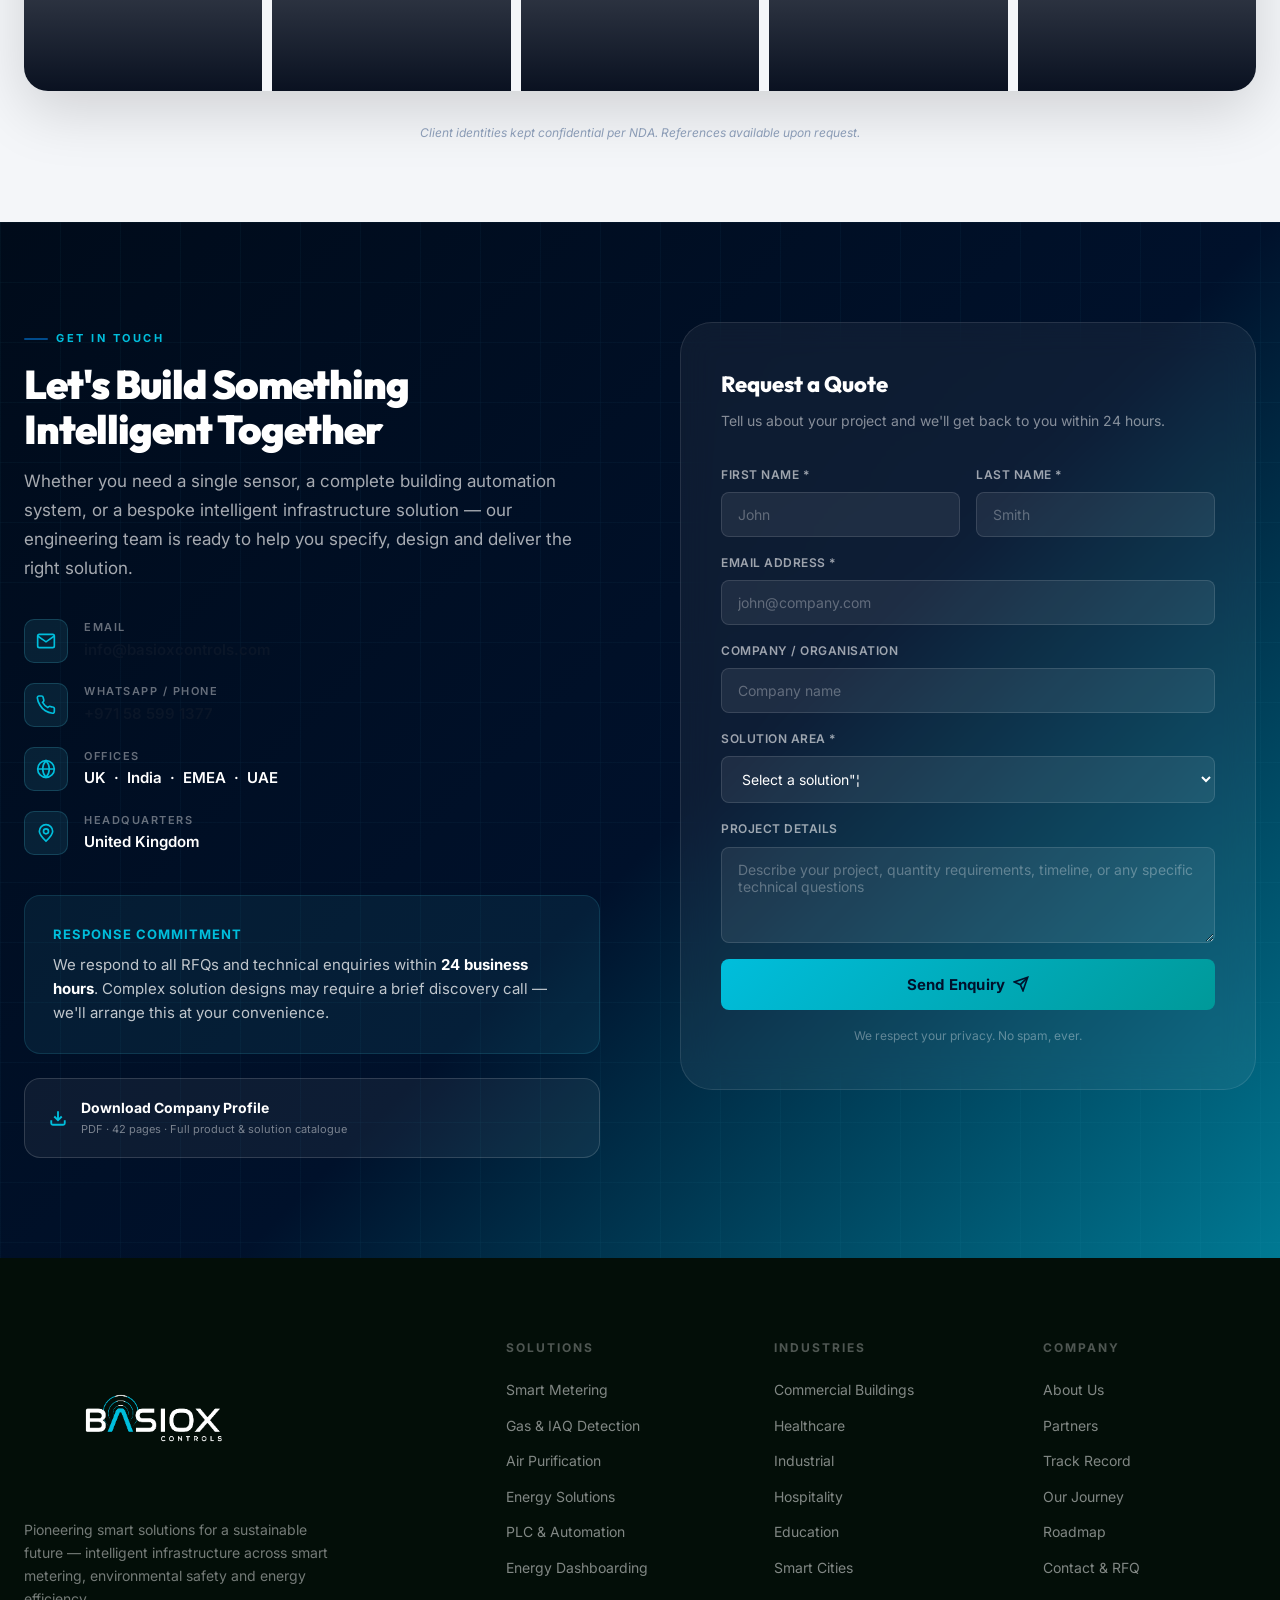
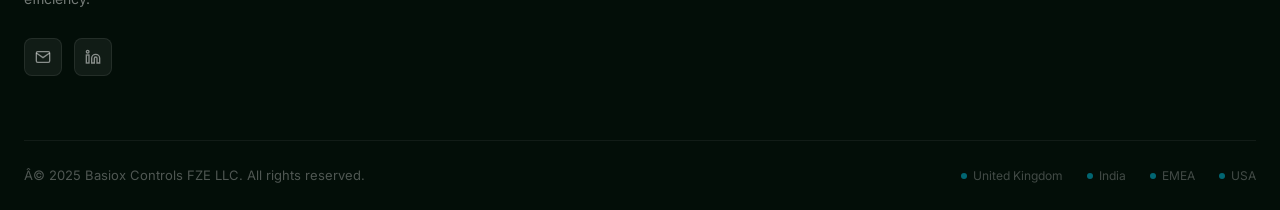
==== commit b375f0b0: "Fix garbled emoji flag encoding in partners section" ====
--- a/index.html
+++ b/index.html
@@ -209,7 +209,7 @@
           <div class="partner-showcase-icon partner-logo-box" style="padding:0;overflow:hidden;">
             <img src="images/partners/qundis.svg" alt="QUNDIS" class="partner-logo-img">
           </div>
-          <div class="partner-showcase-flag">ðŸ‡©ðŸ‡ª</div>
+          <div class="partner-showcase-flag">🇩🇪</div>
           <div class="partner-showcase-name">QUNDIS</div>
           <div class="partner-showcase-country">Germany · Since 1999</div>
           <p class="partner-showcase-desc">Europe's leading manufacturer of smart heat, water and energy meters. MID-certified precision metering trusted across 50+ countries.</p>
@@ -224,7 +224,7 @@
           <div class="partner-showcase-icon partner-logo-box">
             <img src="images/partners/maddalena.svg" alt="maddalena" class="partner-logo-img">
           </div>
-          <div class="partner-showcase-flag">ðŸ‡®ðŸ‡¹</div>
+          <div class="partner-showcase-flag">🇮🇹</div>
           <div class="partner-showcase-name">maddalena</div>
           <div class="partner-showcase-country">Italy · Since 1919</div>
           <p class="partner-showcase-desc">Over a century of precision flow measurement excellence. Class C certified water meters trusted by utilities and building operators worldwide.</p>
@@ -239,7 +239,7 @@
           <div class="partner-showcase-icon partner-logo-box" style="background:#f2f2f2 !important;">
             <img src="images/partners/bardac.svg" alt="Bardac drives" class="partner-logo-img">
           </div>
-          <div class="partner-showcase-flag">ðŸ‡ºðŸ‡¸</div>
+          <div class="partner-showcase-flag">🇺🇸</div>
           <div class="partner-showcase-name">Bardac drives</div>
           <div class="partner-showcase-country">USA · Industrial Drives</div>
           <p class="partner-showcase-desc">American-engineered AC and DC variable speed drives, servo systems and PLCs. Trusted for demanding industrial applications up to 2000+ HP.</p>
@@ -254,7 +254,7 @@
           <div class="partner-showcase-icon partner-logo-box">
             <img src="images/partners/atomixair.png" alt="atomixAIR" class="partner-logo-img">
           </div>
-          <div class="partner-showcase-flag">ðŸŒ</div>
+          <div class="partner-showcase-flag">🌍</div>
           <div class="partner-showcase-name">atomixAIR</div>
           <div class="partner-showcase-country">Global · Diffusion Technology</div>
           <p class="partner-showcase-desc">Pioneering Dynamic Diffusion Technology for HVAC optimisation. Intelligent air distribution that maximises comfort while minimising energy use.</p>
@@ -269,7 +269,7 @@
           <div class="partner-showcase-icon partner-logo-box">
             <img src="images/partners/vaayu.svg" alt="Vaayu FAHUs" class="partner-logo-img">
           </div>
-          <div class="partner-showcase-flag">ðŸ‡®ðŸ‡³</div>
+          <div class="partner-showcase-flag">🇮🇳</div>
           <div class="partner-showcase-name">Vaayu FAHUs</div>
           <div class="partner-showcase-country">India · Net Zero Solutions</div>
           <p class="partner-showcase-desc">Hybrid Fresh Air Handling Units delivering up to 70% energy savings. The net-zero FAHU solution for sustainable buildings and data centres.</p>
@@ -284,7 +284,7 @@
           <div class="partner-showcase-icon partner-logo-box" style="padding:0;overflow:hidden;">
             <img src="images/partners/qundis.svg" alt=— class="partner-logo-img">
           </div>
-          <div class="partner-showcase-flag">ðŸ‡©ðŸ‡ª</div>
+          <div class="partner-showcase-flag">🇩🇪</div>
           <div class="partner-showcase-name">QUNDIS</div>
           <div class="partner-showcase-country">Germany · Since 1999</div>
           <p class="partner-showcase-desc">Europe's leading manufacturer of smart heat, water and energy meters. MID-certified precision metering trusted across 50+ countries.</p>
@@ -298,7 +298,7 @@
           <div class="partner-showcase-icon partner-logo-box">
             <img src="images/partners/maddalena.svg" alt=— class="partner-logo-img">
           </div>
-          <div class="partner-showcase-flag">ðŸ‡®ðŸ‡¹</div>
+          <div class="partner-showcase-flag">🇮🇹</div>
           <div class="partner-showcase-name">maddalena</div>
           <div class="partner-showcase-country">Italy · Since 1919</div>
           <p class="partner-showcase-desc">Over a century of precision flow measurement excellence. Class C certified water meters trusted by utilities and building operators worldwide.</p>
@@ -312,7 +312,7 @@
           <div class="partner-showcase-icon partner-logo-box" style="background:#f2f2f2 !important;">
             <img src="images/partners/bardac.svg" alt=— class="partner-logo-img">
           </div>
-          <div class="partner-showcase-flag">ðŸ‡ºðŸ‡¸</div>
+          <div class="partner-showcase-flag">🇺🇸</div>
           <div class="partner-showcase-name">Bardac drives</div>
           <div class="partner-showcase-country">USA · Industrial Drives</div>
           <p class="partner-showcase-desc">American-engineered AC and DC variable speed drives, servo systems and PLCs. Trusted for demanding industrial applications up to 2000+ HP.</p>
@@ -326,7 +326,7 @@
           <div class="partner-showcase-icon partner-logo-box">
             <img src="images/partners/atomixair.png" alt=— class="partner-logo-img">
           </div>
-          <div class="partner-showcase-flag">ðŸŒ</div>
+          <div class="partner-showcase-flag">🌍</div>
           <div class="partner-showcase-name">atomixAIR</div>
           <div class="partner-showcase-country">Global · Diffusion Technology</div>
           <p class="partner-showcase-desc">Pioneering Dynamic Diffusion Technology for HVAC optimisation. Intelligent air distribution that maximises comfort while minimising energy use.</p>
@@ -340,7 +340,7 @@
           <div class="partner-showcase-icon partner-logo-box">
             <img src="images/partners/vaayu.svg" alt=— class="partner-logo-img">
           </div>
-          <div class="partner-showcase-flag">ðŸ‡®ðŸ‡³</div>
+          <div class="partner-showcase-flag">🇮🇳</div>
           <div class="partner-showcase-name">Vaayu FAHUs</div>
           <div class="partner-showcase-country">India · Net Zero Solutions</div>
           <p class="partner-showcase-desc">Hybrid Fresh Air Handling Units delivering up to 70% energy savings. The net-zero FAHU solution for sustainable buildings and data centres.</p>
